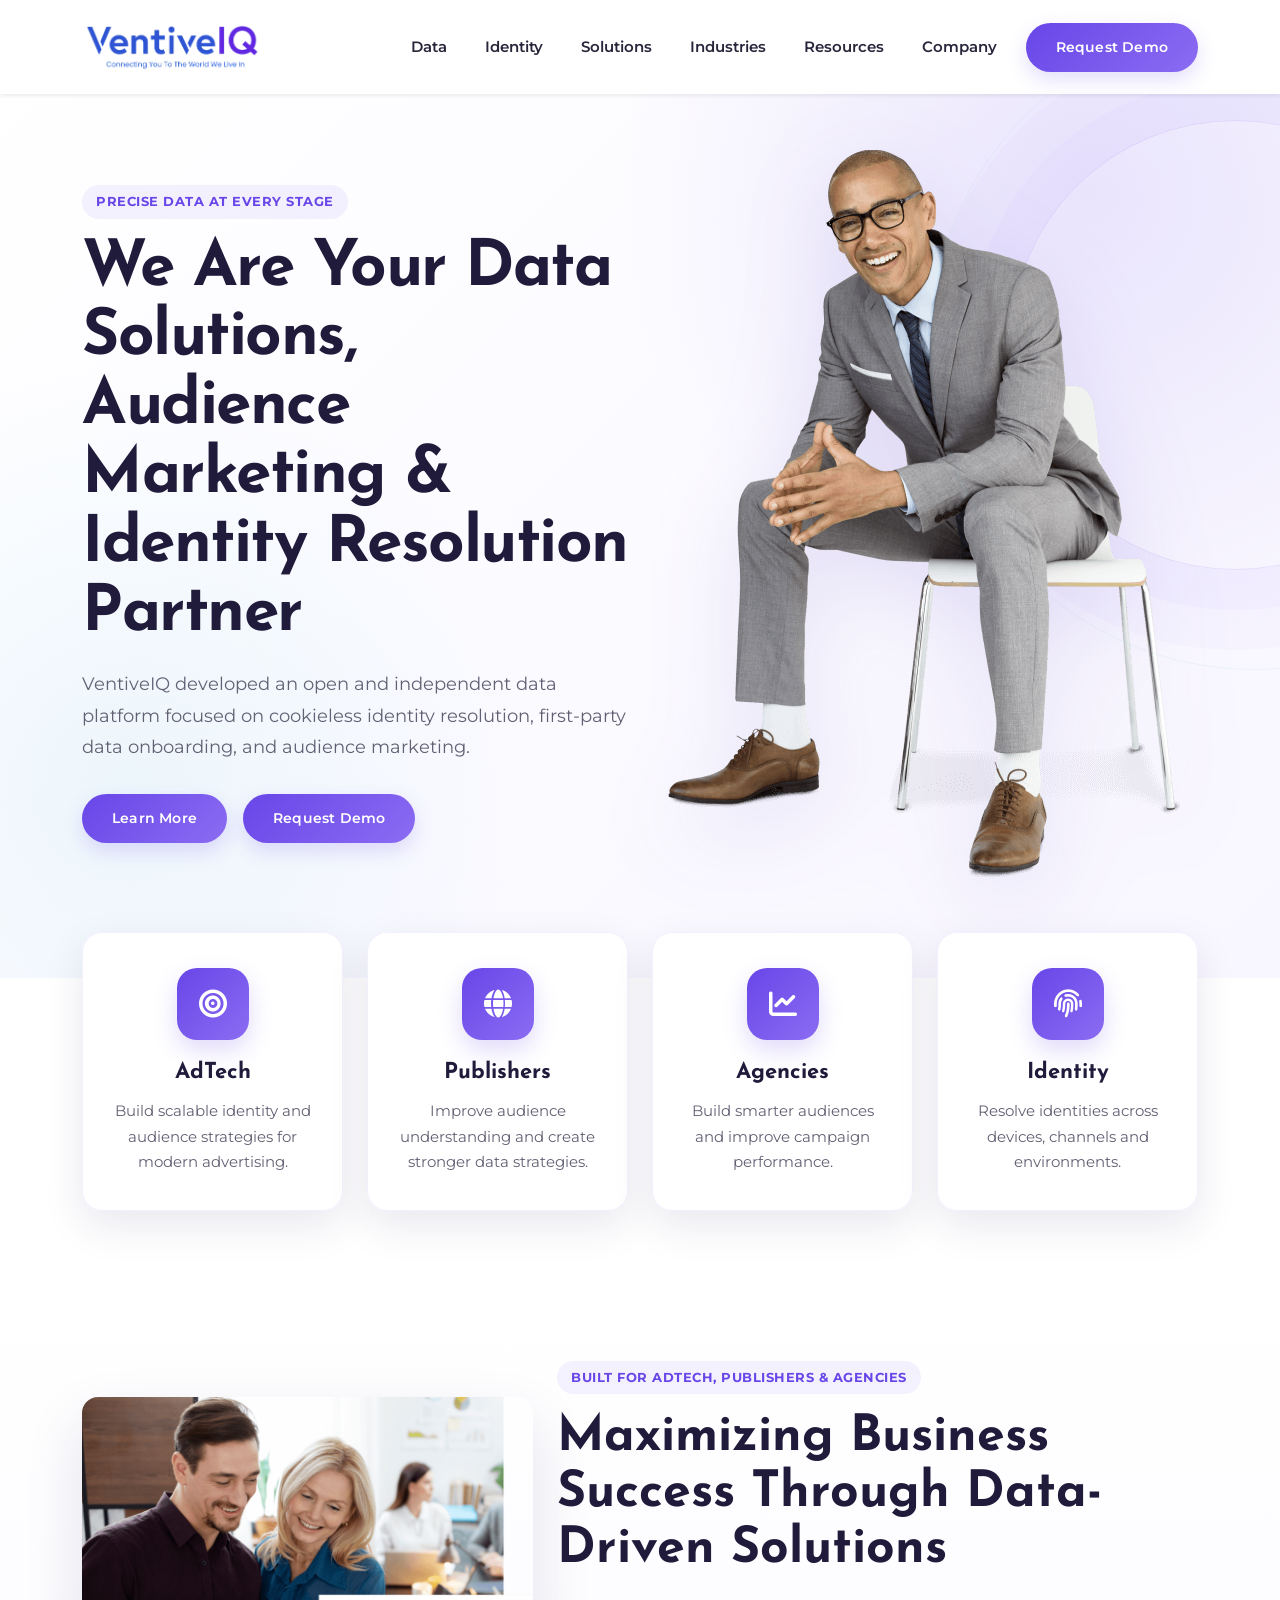
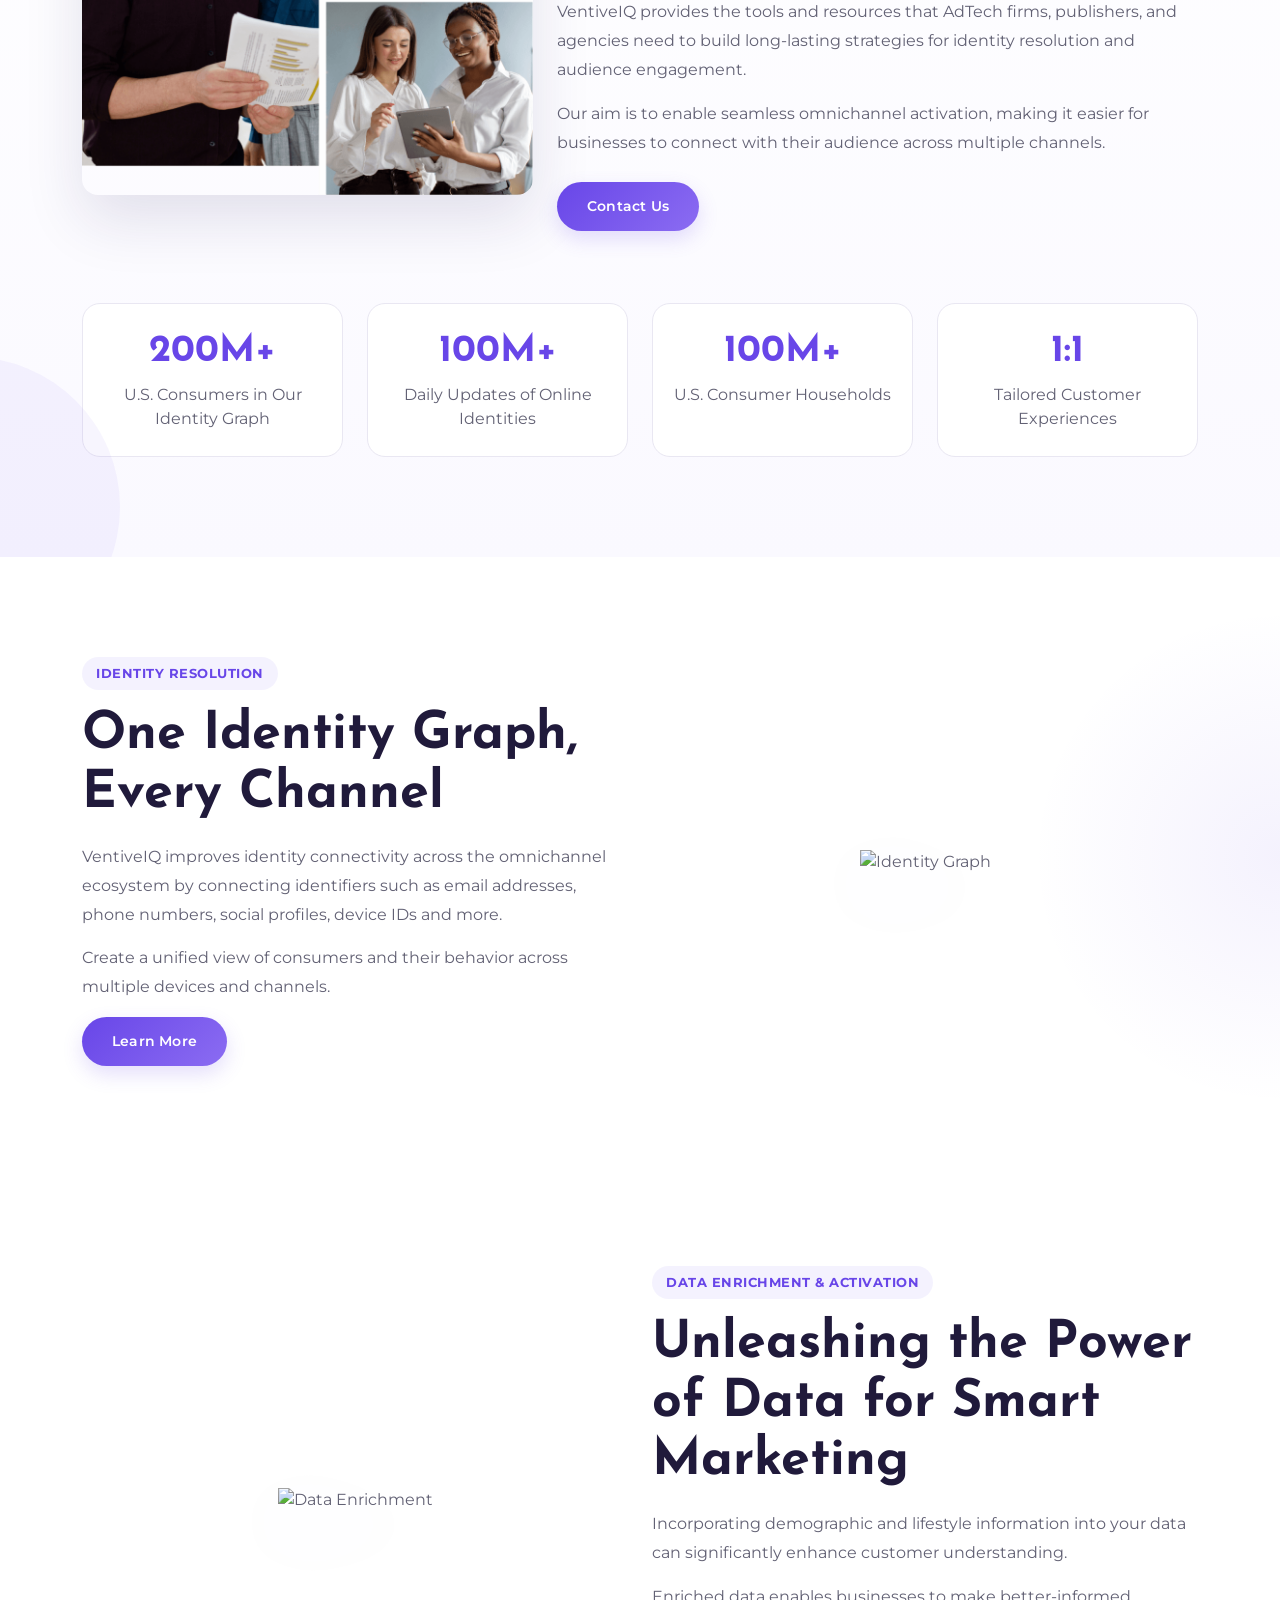
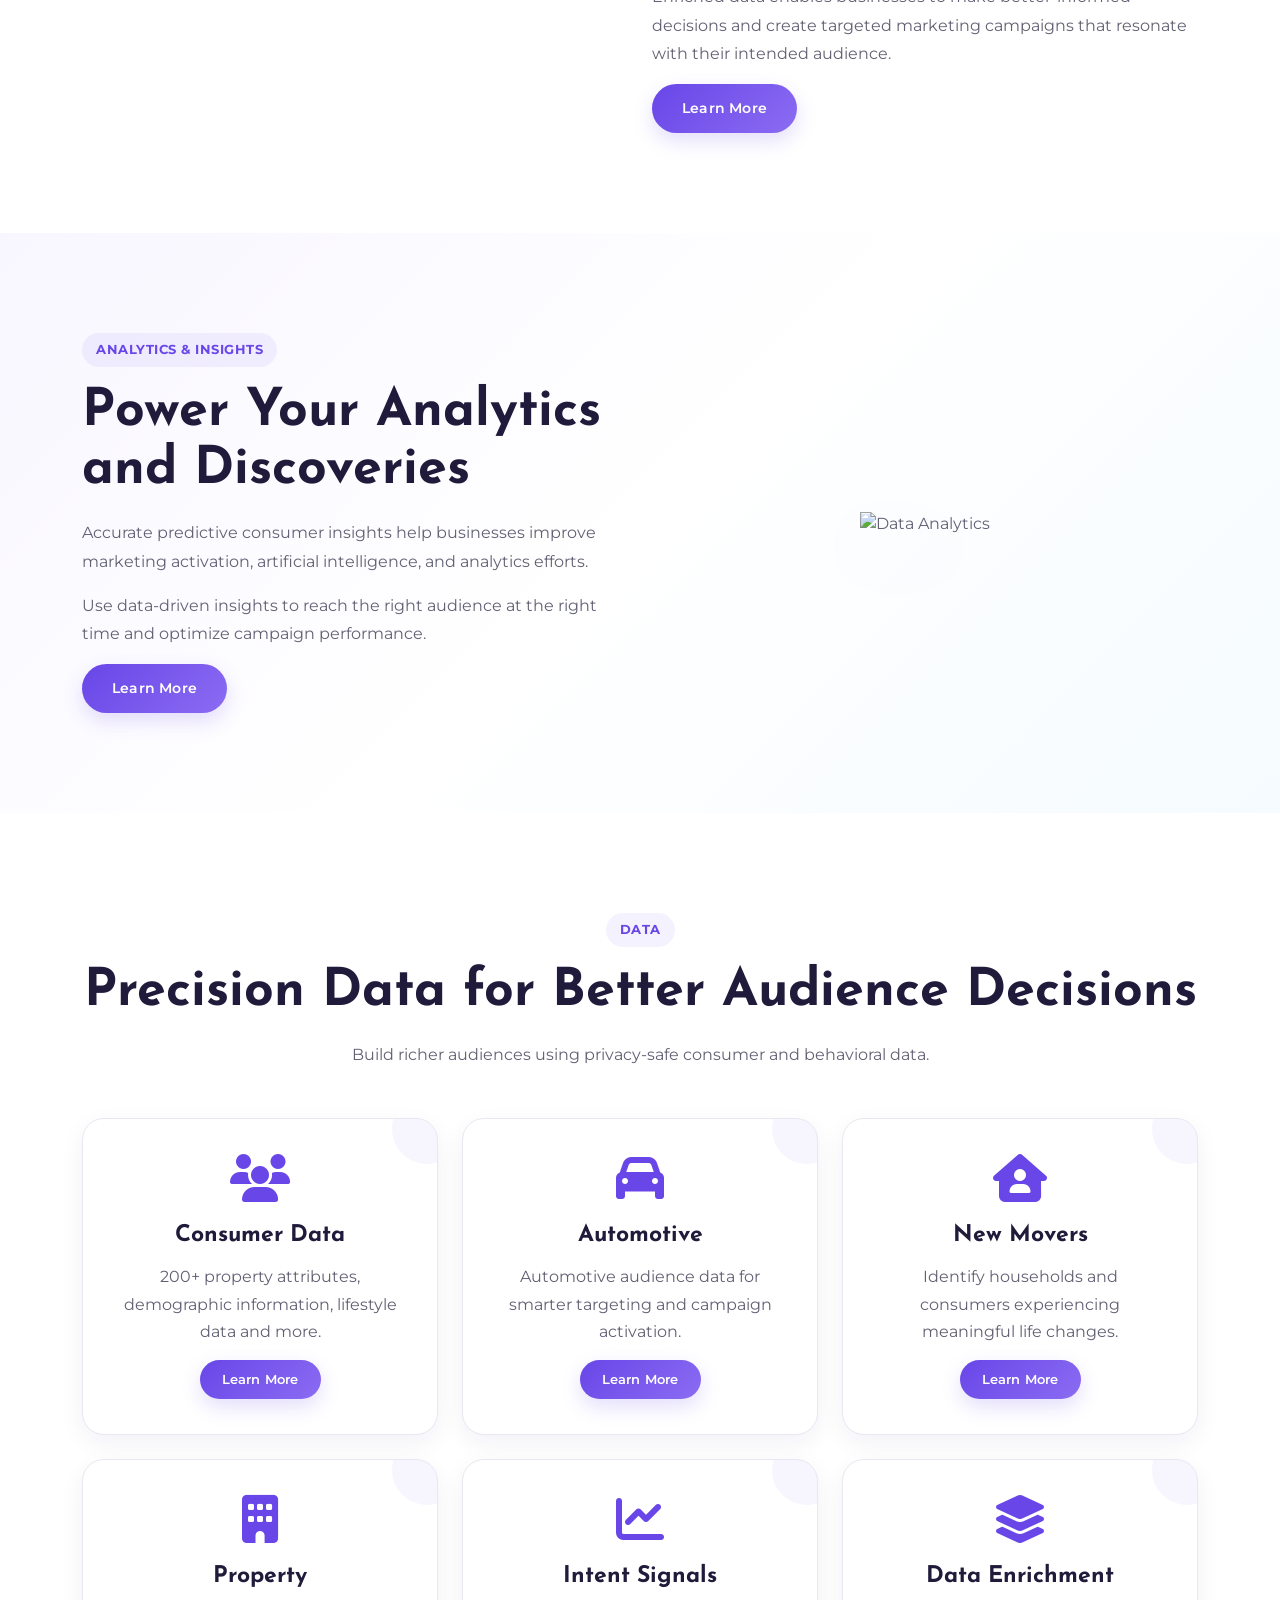
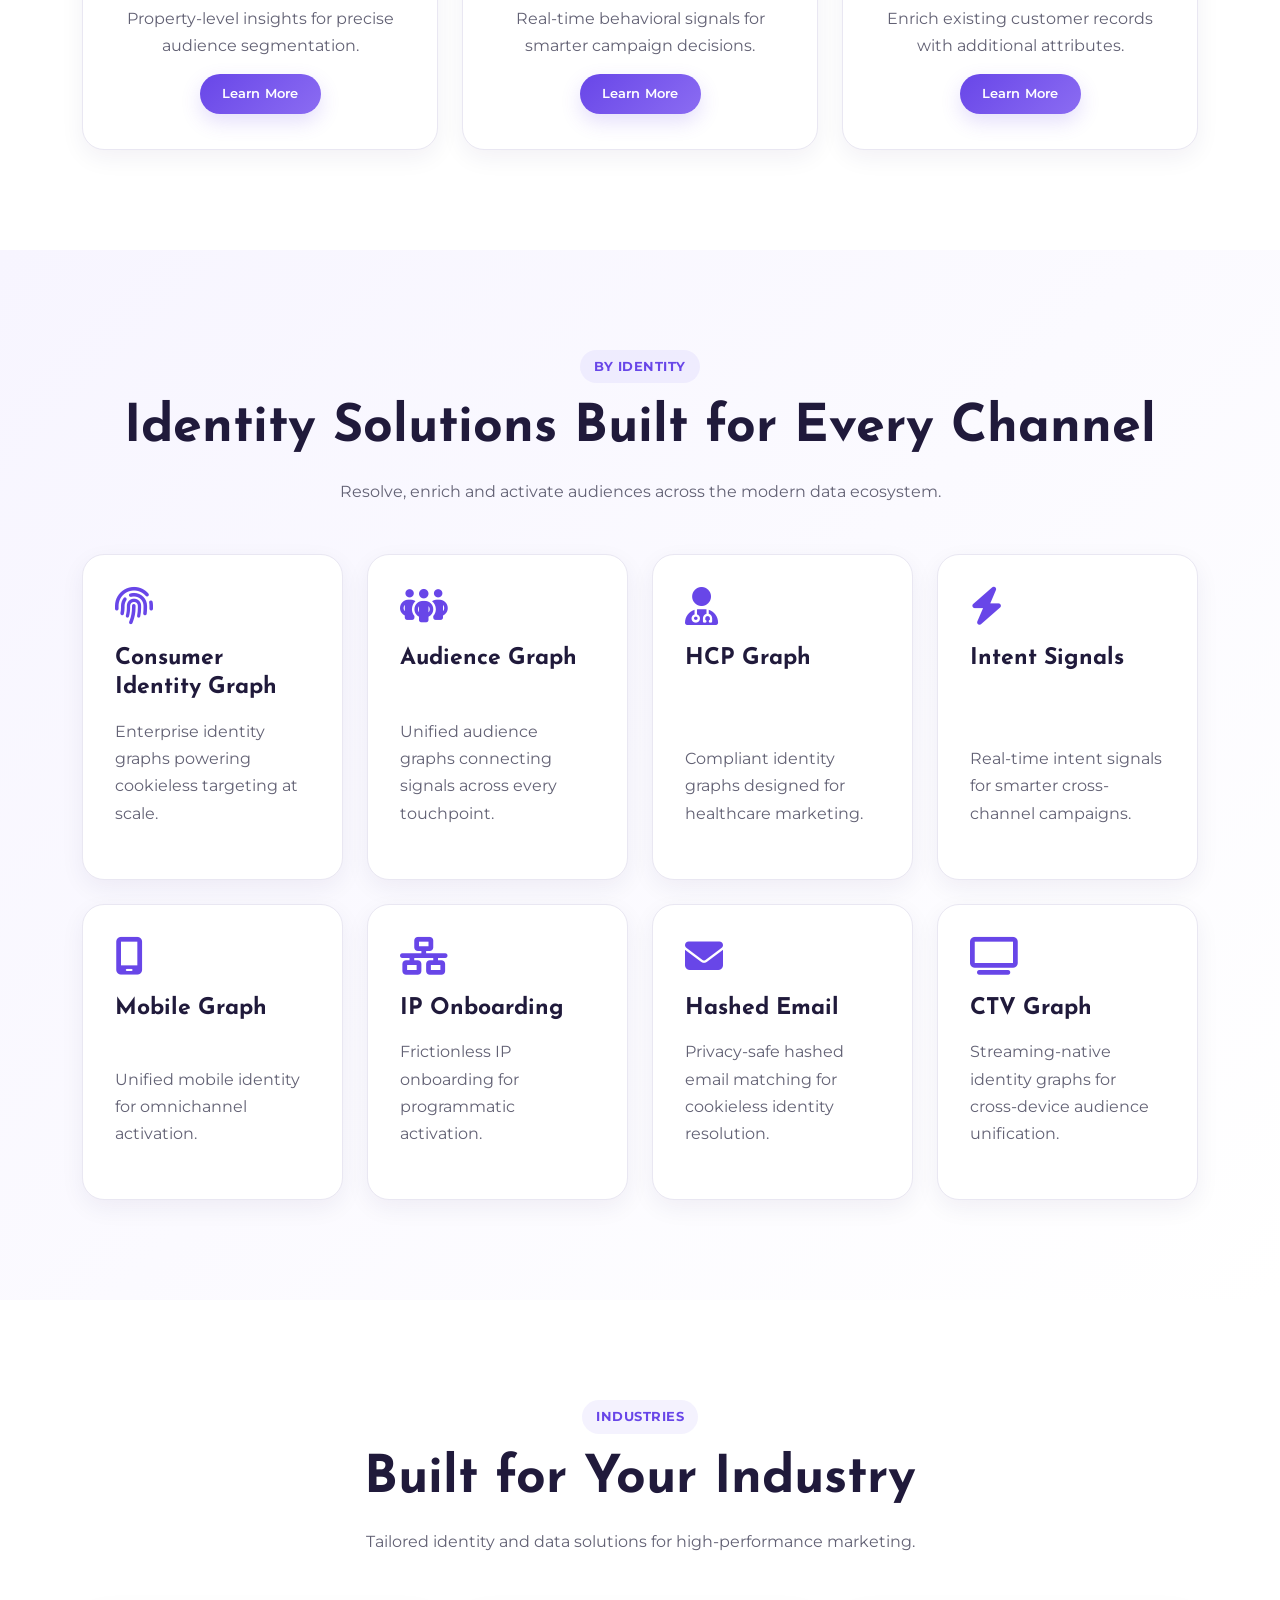
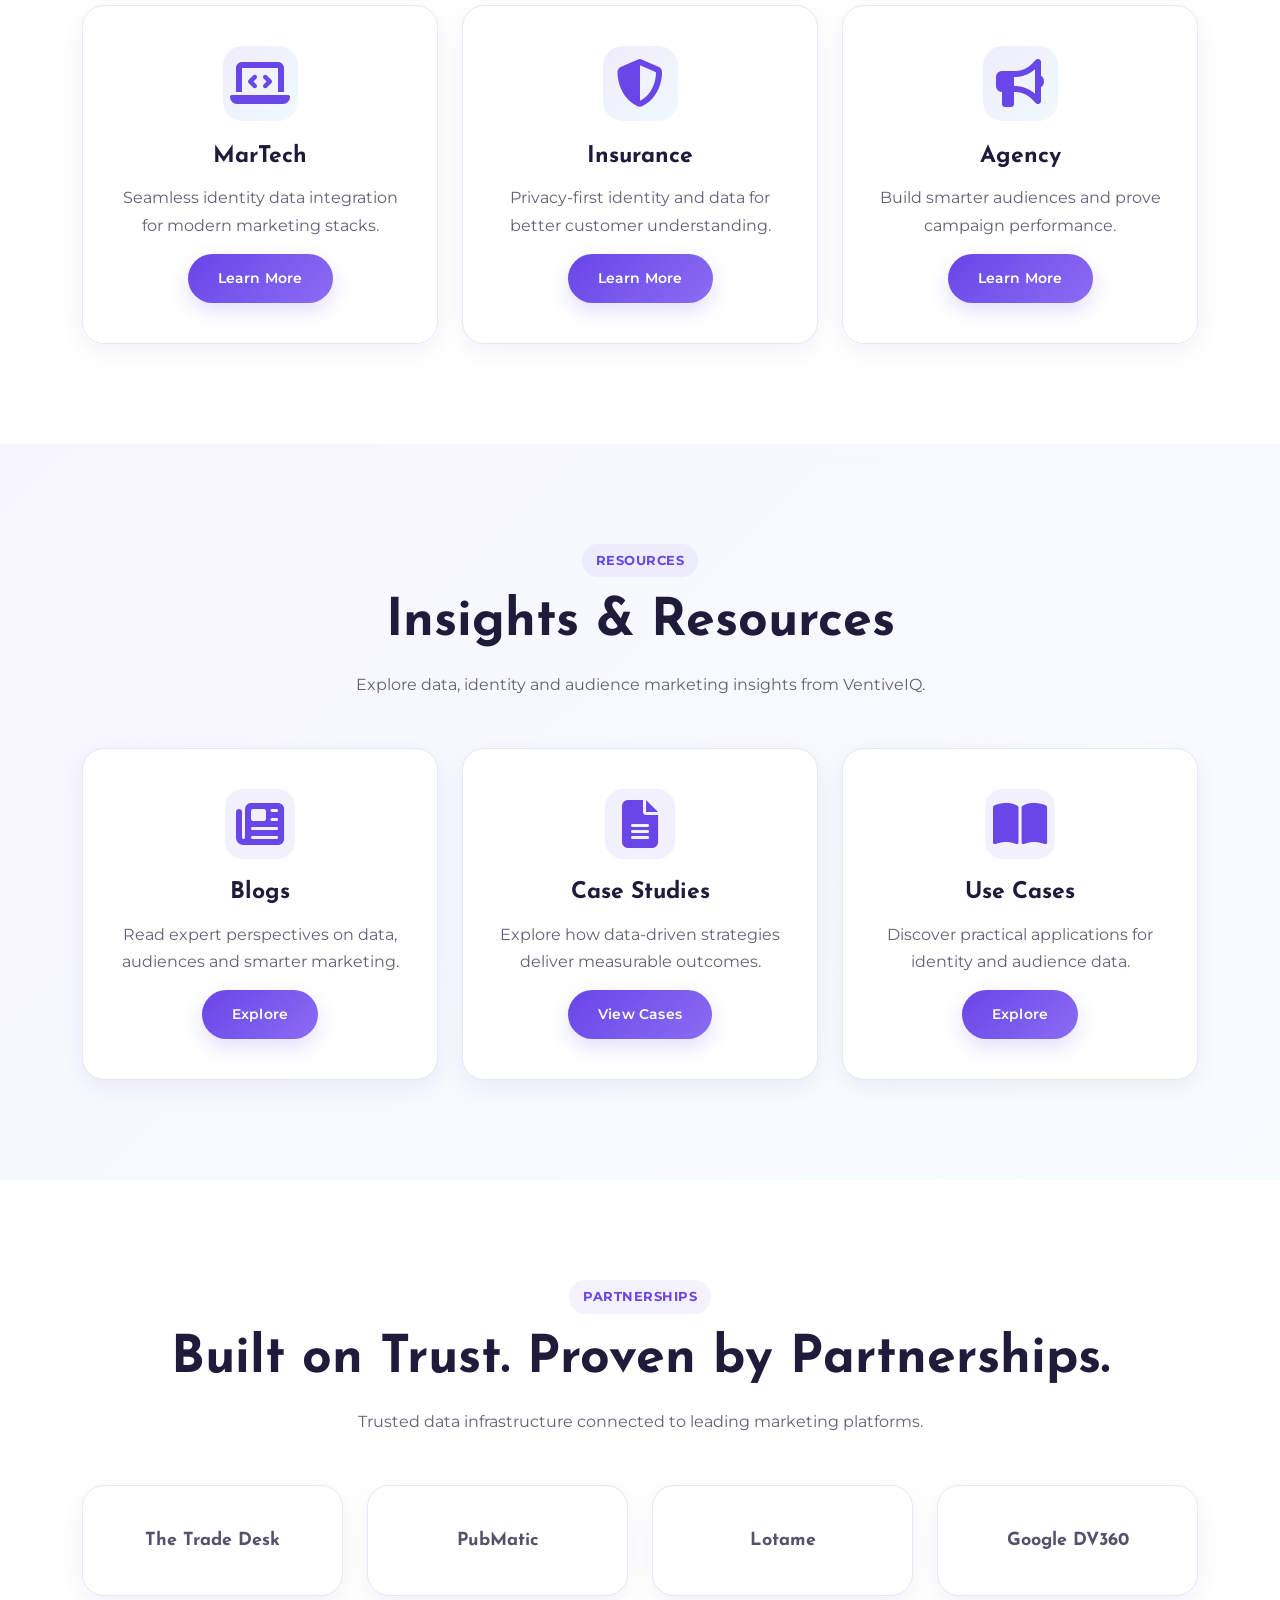
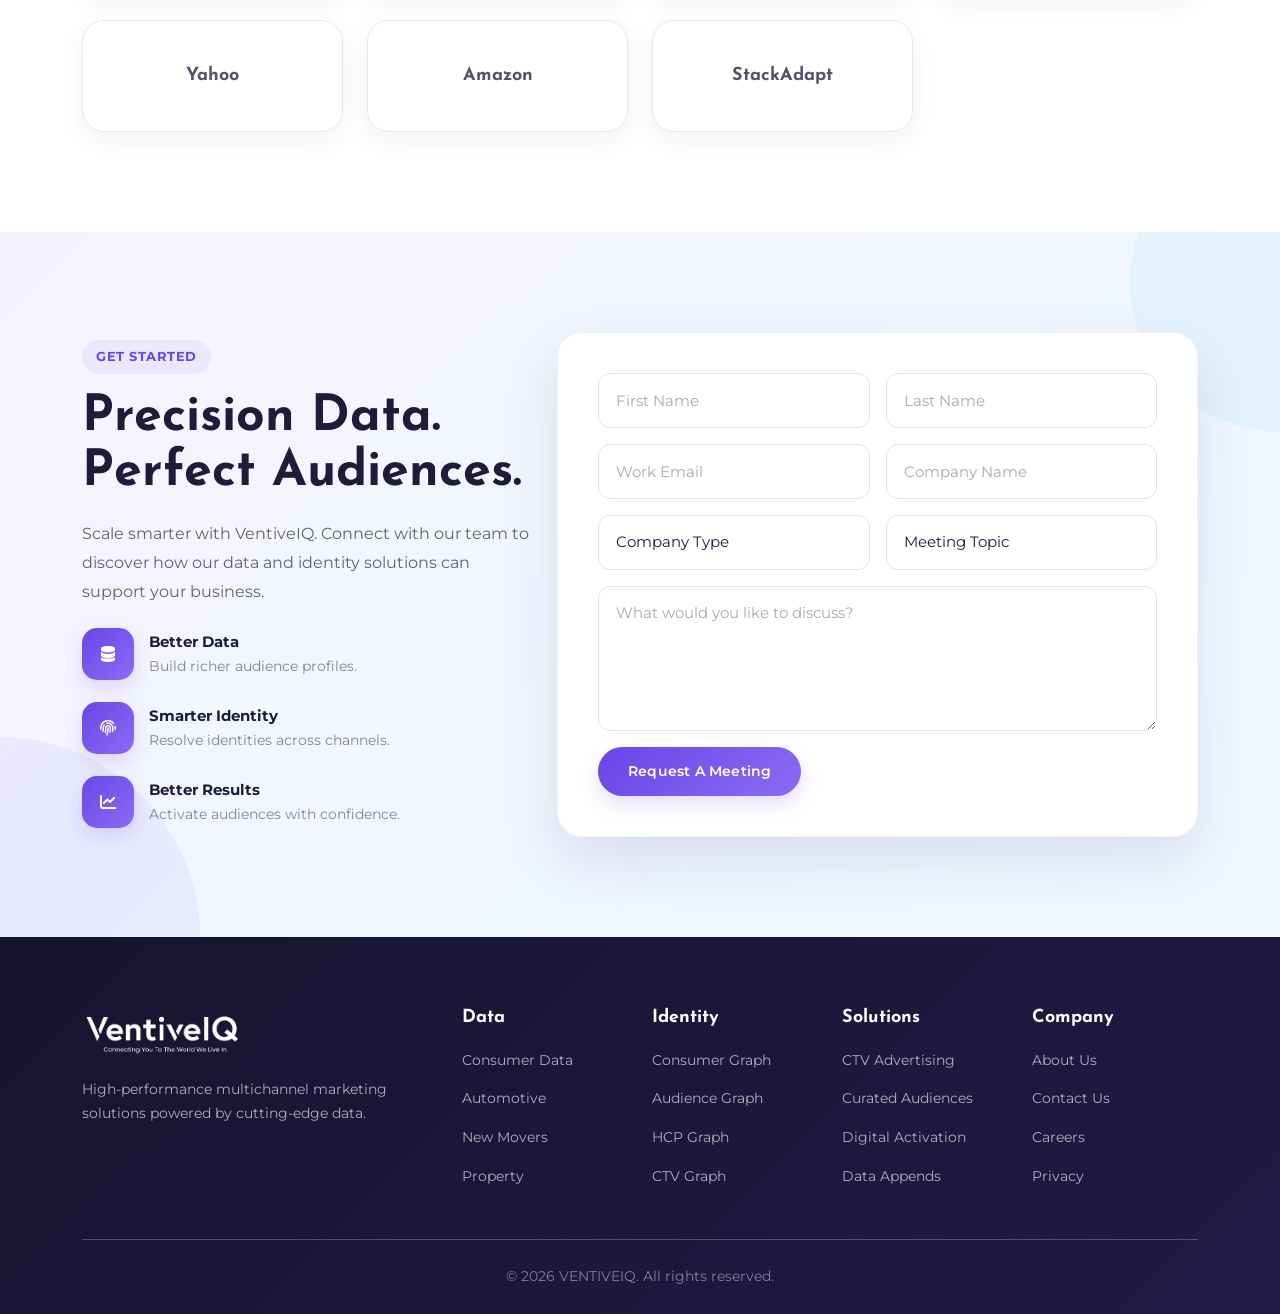
==== ventiveiq/index.html @ 30aca0c2 "Add files via upload" ====
<!DOCTYPE html>
<html lang="en">

<head>
    <meta charset="UTF-8">
    <meta name="viewport" content="width=device-width, initial-scale=1.0">

    <title>VentiveIQ — Intelligent Data Solutions</title>

    <!-- Bootstrap -->
    <link href="https://cdn.jsdelivr.net/npm/bootstrap@5.3.3/dist/css/bootstrap.min.css" rel="stylesheet">

    <!-- Font Awesome -->
    <link rel="stylesheet"
        href="https://cdnjs.cloudflare.com/ajax/libs/font-awesome/6.5.1/css/all.min.css">

    <!-- Google Fonts -->
    <link
        href="https://fonts.googleapis.com/css2?family=Josefin+Sans:wght@400;500;600;700&family=Montserrat:wght@300;400;500;600;700&display=swap"
        rel="stylesheet">

    <!-- AOS -->
    <link href="https://unpkg.com/aos@2.3.4/dist/aos.css" rel="stylesheet">

    <!-- Custom CSS -->
    <link rel="stylesheet" href="css/style.css">
</head>

<body>

    <!-- ==========================
         NAVBAR
    ========================== -->

    <nav class="navbar navbar-expand-lg navbar-light bg-white shadow-sm fixed-top">

        <div class="container">

            <a class="navbar-brand" href="#home">
                <img src="images/logo.png"
                    alt="VentiveIQ"
                    class="logo-img">
            </a>

            <button class="navbar-toggler"
                type="button"
                data-bs-toggle="collapse"
                data-bs-target="#navbarNav">

                <span class="navbar-toggler-icon"></span>

            </button>

            <div class="collapse navbar-collapse" id="navbarNav">

                <ul class="navbar-nav ms-auto align-items-lg-center">

                    <li class="nav-item">
                        <a class="nav-link" href="#data">
                            Data
                        </a>
                    </li>

                    <li class="nav-item">
                        <a class="nav-link" href="#identity">
                            Identity
                        </a>
                    </li>

                    <li class="nav-item">
                        <a class="nav-link" href="#solutions">
                            Solutions
                        </a>
                    </li>

                    <li class="nav-item">
                        <a class="nav-link" href="#industries">
                            Industries
                        </a>
                    </li>

                    <li class="nav-item">
                        <a class="nav-link" href="#resources">
                            Resources
                        </a>
                    </li>

                    <li class="nav-item">
                        <a class="nav-link" href="#company">
                            Company
                        </a>
                    </li>

                    <li class="nav-item ms-lg-3">
                        <a href="#contact"
                            class="btn btn-success">
                            Request Demo
                        </a>
                    </li>

                </ul>

            </div>

        </div>

    </nav>


    <!-- ==========================
         HERO
    ========================== -->

    <section id="home" class="hero-section">

        <div class="container">

            <div class="row align-items-center">

                <div class="col-lg-6"
                    data-aos="fade-right">

                    <span class="text-success fw-bold">
                        Precise Data at Every Stage
                    </span>

                    <h1 class="mt-3">
                        We Are Your Data Solutions,
                        Audience Marketing &
                        Identity Resolution Partner
                    </h1>

                    <p>
                        VentiveIQ developed an open and independent
                        data platform focused on cookieless identity
                        resolution, first-party data onboarding,
                        and audience marketing.
                    </p>

                    <div class="d-flex flex-wrap gap-3">

                        <a href="#solutions"
                            class="btn btn-success btn-lg">
                            Learn More
                        </a>

                        <a href="#contact"
                            class="btn btn-success btn-lg">
                            Request Demo
                        </a>

                    </div>

                </div>


                <div class="col-lg-6 text-center"
                    data-aos="fade-left">

                    <img src="images/banner-img.png"
                        class="img-fluid hero-img"
                        alt="VentiveIQ Data Solutions">

                </div>

            </div>

        </div>

    </section>


    <!-- ==========================
         BUILT FOR ADTECH
    ========================== -->

    <section class="why-us">

        <div class="container">

            <div class="row g-4">

                <div class="col-lg-3 col-md-6"
                    data-aos="fade-up">

                    <div class="why-box">

                        <div class="why-icon">
                            <i class="fa-solid fa-bullseye"></i>
                        </div>

                        <h4>
                            AdTech
                        </h4>

                        <p>
                            Build scalable identity and
                            audience strategies for modern
                            advertising.
                        </p>

                    </div>

                </div>


                <div class="col-lg-3 col-md-6"
                    data-aos="fade-up"
                    data-aos-delay="100">

                    <div class="why-box">

                        <div class="why-icon">
                            <i class="fa-solid fa-globe"></i>
                        </div>

                        <h4>
                            Publishers
                        </h4>

                        <p>
                            Improve audience understanding
                            and create stronger data strategies.
                        </p>

                    </div>

                </div>


                <div class="col-lg-3 col-md-6"
                    data-aos="fade-up"
                    data-aos-delay="200">

                    <div class="why-box">

                        <div class="why-icon">
                            <i class="fa-solid fa-chart-line"></i>
                        </div>

                        <h4>
                            Agencies
                        </h4>

                        <p>
                            Build smarter audiences and
                            improve campaign performance.
                        </p>

                    </div>

                </div>


                <div class="col-lg-3 col-md-6"
                    data-aos="fade-up"
                    data-aos-delay="300">

                    <div class="why-box">

                        <div class="why-icon">
                            <i class="fa-solid fa-fingerprint"></i>
                        </div>

                        <h4>
                            Identity
                        </h4>

                        <p>
                            Resolve identities across devices,
                            channels and environments.
                        </p>

                    </div>

                </div>

            </div>

        </div>

    </section>


    <!-- ==========================
         BUILT FOR SECTION
    ========================== -->

    <section id="company">

        <div class="container">

            <div class="row align-items-center">

                <div class="col-lg-5"
                    data-aos="fade-right">

                    <img src="images/about-img.png"
                        class="img-fluid rounded-4"
                        alt="VentiveIQ">

                </div>


                <div class="col-lg-7"
                    data-aos="fade-left">

                    <span class="text-success fw-bold">
                        BUILT FOR ADTECH, PUBLISHERS & AGENCIES
                    </span>

                    <h2 class="mt-3">
                        Maximizing Business Success
                        Through Data-Driven Solutions
                    </h2>

                    <p>
                        VentiveIQ provides the tools and resources
                        that AdTech firms, publishers, and agencies
                        need to build long-lasting strategies for
                        identity resolution and audience engagement.
                    </p>

                    <p>
                        Our aim is to enable seamless omnichannel
                        activation, making it easier for businesses
                        to connect with their audience across
                        multiple channels.
                    </p>

                    <a href="#contact"
                        class="btn btn-success">
                        Contact Us
                    </a>

                </div>

            </div>


            <!-- Stats -->

            <div class="row mt-5 g-4">

                <div class="col-lg-3 col-md-6">

                    <div class="counter-box">

                        <h3>200M+</h3>

                        <p>
                            U.S. Consumers in Our Identity Graph
                        </p>

                    </div>

                </div>


                <div class="col-lg-3 col-md-6">

                    <div class="counter-box">

                        <h3>100M+</h3>

                        <p>
                            Daily Updates of Online Identities
                        </p>

                    </div>

                </div>


                <div class="col-lg-3 col-md-6">

                    <div class="counter-box">

                        <h3>100M+</h3>

                        <p>
                            U.S. Consumer Households
                        </p>

                    </div>

                </div>


                <div class="col-lg-3 col-md-6">

                    <div class="counter-box">

                        <h3>1:1</h3>

                        <p>
                            Tailored Customer Experiences
                        </p>

                    </div>

                </div>

            </div>

        </div>

    </section>


    <!-- ==========================
         IDENTITY GRAPH
    ========================== -->

    <section id="identity"
        class="courses-section">

        <div class="container">

            <div class="row align-items-center">

                <div class="col-lg-6"
                    data-aos="fade-right">

                    <span class="text-success fw-bold">
                        IDENTITY RESOLUTION
                    </span>

                    <h2 class="mt-3">
                        One Identity Graph,
                        Every Channel
                    </h2>

                    <p>
                        VentiveIQ improves identity connectivity
                        across the omnichannel ecosystem by
                        connecting identifiers such as email
                        addresses, phone numbers, social profiles,
                        device IDs and more.
                    </p>

                    <p>
                        Create a unified view of consumers and
                        their behavior across multiple devices
                        and channels.
                    </p>

                    <a href="#contact"
                        class="btn btn-success">
                        Learn More
                    </a>

                </div>


                <div class="col-lg-6 text-center"
                    data-aos="fade-left">

                    <img src="images/identity-graph.png"
                        class="img-fluid hero-img"
                        alt="Identity Graph">

                </div>

            </div>

        </div>

    </section>


    <!-- ==========================
         DATA ENRICHMENT
    ========================== -->

    <section id="solutions">

        <div class="container">

            <div class="row align-items-center">

                <div class="col-lg-6 text-center order-lg-1"
                    data-aos="fade-right">

                    <img src="images/data-enrichment.png"
                        class="img-fluid hero-img"
                        alt="Data Enrichment">

                </div>


                <div class="col-lg-6 order-lg-2"
                    data-aos="fade-left">

                    <span class="text-success fw-bold">
                        DATA ENRICHMENT & ACTIVATION
                    </span>

                    <h2 class="mt-3">
                        Unleashing the Power
                        of Data for Smart Marketing
                    </h2>

                    <p>
                        Incorporating demographic and lifestyle
                        information into your data can significantly
                        enhance customer understanding.
                    </p>

                    <p>
                        Enriched data enables businesses to make
                        better-informed decisions and create
                        targeted marketing campaigns that resonate
                        with their intended audience.
                    </p>

                    <a href="#data"
                        class="btn btn-success">
                        Learn More
                    </a>

                </div>

            </div>

        </div>

    </section>


    <!-- ==========================
         ANALYTICS
    ========================== -->

    <section class="courses-section">

        <div class="container">

            <div class="row align-items-center">

                <div class="col-lg-6"
                    data-aos="fade-right">

                    <span class="text-success fw-bold">
                        ANALYTICS & INSIGHTS
                    </span>

                    <h2 class="mt-3">
                        Power Your Analytics
                        and Discoveries
                    </h2>

                    <p>
                        Accurate predictive consumer insights
                        help businesses improve marketing
                        activation, artificial intelligence,
                        and analytics efforts.
                    </p>

                    <p>
                        Use data-driven insights to reach the
                        right audience at the right time and
                        optimize campaign performance.
                    </p>

                    <a href="#contact"
                        class="btn btn-success">
                        Learn More
                    </a>

                </div>


                <div class="col-lg-6 text-center"
                    data-aos="fade-left">

                    <img src="images/analytics.png"
                        class="img-fluid hero-img"
                        alt="Data Analytics">

                </div>

            </div>

        </div>

    </section>


    <!-- ==========================
         DATA
    ========================== -->

    <section id="data">

        <div class="container">

            <div class="text-center mb-5"
                data-aos="fade-up">

                <span class="text-success fw-bold">
                    DATA
                </span>

                <h2 class="mt-3">
                    Precision Data for
                    Better Audience Decisions
                </h2>

                <p>
                    Build richer audiences using privacy-safe
                    consumer and behavioral data.
                </p>

            </div>


            <div class="row g-4">

                <div class="col-lg-4 col-md-6">

                    <div class="card h-100">

                        <div class="card-body text-center">

                            <i class="fa-solid fa-users fa-3x"></i>

                            <h5>
                                Consumer Data
                            </h5>

                            <p>
                                200+ property attributes,
                                demographic information,
                                lifestyle data and more.
                            </p>

                            <a href="#contact"
                                class="btn btn-success">
                                Learn More
                            </a>

                        </div>

                    </div>

                </div>


                <div class="col-lg-4 col-md-6">

                    <div class="card h-100">

                        <div class="card-body text-center">

                            <i class="fa-solid fa-car fa-3x"></i>

                            <h5>
                                Automotive
                            </h5>

                            <p>
                                Automotive audience data
                                for smarter targeting and
                                campaign activation.
                            </p>

                            <a href="#contact"
                                class="btn btn-success">
                                Learn More
                            </a>

                        </div>

                    </div>

                </div>


                <div class="col-lg-4 col-md-6">

                    <div class="card h-100">

                        <div class="card-body text-center">

                            <i class="fa-solid fa-house-user fa-3x"></i>

                            <h5>
                                New Movers
                            </h5>

                            <p>
                                Identify households and
                                consumers experiencing
                                meaningful life changes.
                            </p>

                            <a href="#contact"
                                class="btn btn-success">
                                Learn More
                            </a>

                        </div>

                    </div>

                </div>


                <div class="col-lg-4 col-md-6">

                    <div class="card h-100">

                        <div class="card-body text-center">

                            <i class="fa-solid fa-building fa-3x"></i>

                            <h5>
                                Property
                            </h5>

                            <p>
                                Property-level insights for
                                precise audience segmentation.
                            </p>

                            <a href="#contact"
                                class="btn btn-success">
                                Learn More
                            </a>

                        </div>

                    </div>

                </div>


                <div class="col-lg-4 col-md-6">

                    <div class="card h-100">

                        <div class="card-body text-center">

                            <i class="fa-solid fa-chart-line fa-3x"></i>

                            <h5>
                                Intent Signals
                            </h5>

                            <p>
                                Real-time behavioral signals
                                for smarter campaign decisions.
                            </p>

                            <a href="#contact"
                                class="btn btn-success">
                                Learn More
                            </a>

                        </div>

                    </div>

                </div>


                <div class="col-lg-4 col-md-6">

                    <div class="card h-100">

                        <div class="card-body text-center">

                            <i class="fa-solid fa-layer-group fa-3x"></i>

                            <h5>
                                Data Enrichment
                            </h5>

                            <p>
                                Enrich existing customer records
                                with additional attributes.
                            </p>

                            <a href="#contact"
                                class="btn btn-success">
                                Learn More
                            </a>

                        </div>

                    </div>

                </div>

            </div>

        </div>

    </section>


    <!-- ==========================
         BY IDENTITY
    ========================== -->

    <section id="identity-products"
        class="courses-section">

        <div class="container">

            <div class="text-center mb-5">

                <span class="text-success fw-bold">
                    BY IDENTITY
                </span>

                <h2 class="mt-3">
                    Identity Solutions
                    Built for Every Channel
                </h2>

                <p>
                    Resolve, enrich and activate audiences
                    across the modern data ecosystem.
                </p>

            </div>


            <div class="row g-4">

                <div class="col-lg-3 col-md-6">

                    <div class="course-card">

                        <i class="fa-solid fa-fingerprint"></i>

                        <h4>
                            Consumer Identity Graph
                        </h4>

                        <p>
                            Enterprise identity graphs
                            powering cookieless targeting
                            at scale.
                        </p>

                    </div>

                </div>


                <div class="col-lg-3 col-md-6">

                    <div class="course-card">

                        <i class="fa-solid fa-people-group"></i>

                        <h4>
                            Audience Graph
                        </h4>

                        <p>
                            Unified audience graphs connecting
                            signals across every touchpoint.
                        </p>

                    </div>

                </div>


                <div class="col-lg-3 col-md-6">

                    <div class="course-card">

                        <i class="fa-solid fa-user-doctor"></i>

                        <h4>
                            HCP Graph
                        </h4>

                        <p>
                            Compliant identity graphs designed
                            for healthcare marketing.
                        </p>

                    </div>

                </div>


                <div class="col-lg-3 col-md-6">

                    <div class="course-card">

                        <i class="fa-solid fa-bolt"></i>

                        <h4>
                            Intent Signals
                        </h4>

                        <p>
                            Real-time intent signals for smarter
                            cross-channel campaigns.
                        </p>

                    </div>

                </div>


                <div class="col-lg-3 col-md-6">

                    <div class="course-card">

                        <i class="fa-solid fa-mobile-screen"></i>

                        <h4>
                            Mobile Graph
                        </h4>

                        <p>
                            Unified mobile identity for
                            omnichannel activation.
                        </p>

                    </div>

                </div>


                <div class="col-lg-3 col-md-6">

                    <div class="course-card">

                        <i class="fa-solid fa-network-wired"></i>

                        <h4>
                            IP Onboarding
                        </h4>

                        <p>
                            Frictionless IP onboarding for
                            programmatic activation.
                        </p>

                    </div>

                </div>


                <div class="col-lg-3 col-md-6">

                    <div class="course-card">

                        <i class="fa-solid fa-envelope"></i>

                        <h4>
                            Hashed Email
                        </h4>

                        <p>
                            Privacy-safe hashed email matching
                            for cookieless identity resolution.
                        </p>

                    </div>

                </div>


                <div class="col-lg-3 col-md-6">

                    <div class="course-card">

                        <i class="fa-solid fa-tv"></i>

                        <h4>
                            CTV Graph
                        </h4>

                        <p>
                            Streaming-native identity graphs
                            for cross-device audience unification.
                        </p>

                    </div>

                </div>

            </div>

        </div>

    </section>


    <!-- ==========================
         INDUSTRIES
    ========================== -->

    <section id="industries">

        <div class="container">

            <div class="text-center mb-5">

                <span class="text-success fw-bold">
                    INDUSTRIES
                </span>

                <h2 class="mt-3">
                    Built for Your Industry
                </h2>

                <p>
                    Tailored identity and data solutions
                    for high-performance marketing.
                </p>

            </div>


            <div class="row g-4">

                <div class="col-lg-4 col-md-6">

                    <div class="card h-100">

                        <div class="card-body text-center">

                            <i class="fa-solid fa-laptop-code fa-3x"></i>

                            <h5>
                                MarTech
                            </h5>

                            <p>
                                Seamless identity data integration
                                for modern marketing stacks.
                            </p>

                            <a href="#contact"
                                class="btn btn-success">
                                Learn More
                            </a>

                        </div>

                    </div>

                </div>


                <div class="col-lg-4 col-md-6">

                    <div class="card h-100">

                        <div class="card-body text-center">

                            <i class="fa-solid fa-shield-halved fa-3x"></i>

                            <h5>
                                Insurance
                            </h5>

                            <p>
                                Privacy-first identity and data
                                for better customer understanding.
                            </p>

                            <a href="#contact"
                                class="btn btn-success">
                                Learn More
                            </a>

                        </div>

                    </div>

                </div>


                <div class="col-lg-4 col-md-6">

                    <div class="card h-100">

                        <div class="card-body text-center">

                            <i class="fa-solid fa-bullhorn fa-3x"></i>

                            <h5>
                                Agency
                            </h5>

                            <p>
                                Build smarter audiences and
                                prove campaign performance.
                            </p>

                            <a href="#contact"
                                class="btn btn-success">
                                Learn More
                            </a>

                        </div>

                    </div>

                </div>

            </div>

        </div>

    </section>


    <!-- ==========================
         RESOURCES
    ========================== -->

    <section id="resources"
        class="courses-section">

        <div class="container">

            <div class="text-center mb-5">

                <span class="text-success fw-bold">
                    RESOURCES
                </span>

                <h2 class="mt-3">
                    Insights & Resources
                </h2>

                <p>
                    Explore data, identity and audience
                    marketing insights from VentiveIQ.
                </p>

            </div>


            <div class="row g-4">

                <div class="col-lg-4">

                    <div class="card h-100">

                        <div class="card-body text-center">

                            <i class="fa-solid fa-newspaper fa-3x"></i>

                            <h5>
                                Blogs
                            </h5>

                            <p>
                                Read expert perspectives on
                                data, audiences and smarter
                                marketing.
                            </p>

                            <a href="#contact"
                                class="btn btn-success">
                                Explore
                            </a>

                        </div>

                    </div>

                </div>


                <div class="col-lg-4">

                    <div class="card h-100">

                        <div class="card-body text-center">

                            <i class="fa-solid fa-file-lines fa-3x"></i>

                            <h5>
                                Case Studies
                            </h5>

                            <p>
                                Explore how data-driven strategies
                                deliver measurable outcomes.
                            </p>

                            <a href="#contact"
                                class="btn btn-success">
                                View Cases
                            </a>

                        </div>

                    </div>

                </div>


                <div class="col-lg-4">

                    <div class="card h-100">

                        <div class="card-body text-center">

                            <i class="fa-solid fa-book-open fa-3x"></i>

                            <h5>
                                Use Cases
                            </h5>

                            <p>
                                Discover practical applications
                                for identity and audience data.
                            </p>

                            <a href="#contact"
                                class="btn btn-success">
                                Explore
                            </a>

                        </div>

                    </div>

                </div>

            </div>

        </div>

    </section>


    <!-- ==========================
         PARTNERS
    ========================== -->

    <section id="partners">

        <div class="container">

            <div class="text-center mb-5">

                <span class="text-success fw-bold">
                    PARTNERSHIPS
                </span>

                <h2 class="mt-3">
                    Built on Trust.
                    Proven by Partnerships.
                </h2>

                <p>
                    Trusted data infrastructure connected
                    to leading marketing platforms.
                </p>

            </div>


            <div class="row g-4 align-items-center text-center">

                <div class="col-lg-3 col-md-4 col-6">

                    <div class="card p-4">
                        <div class="card-body">
                            <h5>The Trade Desk</h5>
                        </div>
                    </div>

                </div>


                <div class="col-lg-3 col-md-4 col-6">

                    <div class="card p-4">
                        <div class="card-body">
                            <h5>PubMatic</h5>
                        </div>
                    </div>

                </div>


                <div class="col-lg-3 col-md-4 col-6">

                    <div class="card p-4">
                        <div class="card-body">
                            <h5>Lotame</h5>
                        </div>
                    </div>

                </div>


                <div class="col-lg-3 col-md-4 col-6">

                    <div class="card p-4">
                        <div class="card-body">
                            <h5>Google DV360</h5>
                        </div>
                    </div>

                </div>


                <div class="col-lg-3 col-md-4 col-6">

                    <div class="card p-4">
                        <div class="card-body">
                            <h5>Yahoo</h5>
                        </div>
                    </div>

                </div>


                <div class="col-lg-3 col-md-4 col-6">

                    <div class="card p-4">
                        <div class="card-body">
                            <h5>Amazon</h5>
                        </div>
                    </div>

                </div>


                <div class="col-lg-3 col-md-4 col-6">

                    <div class="card p-4">
                        <div class="card-body">
                            <h5>StackAdapt</h5>
                        </div>
                    </div>

                </div>

            </div>

        </div>

    </section>


    <!-- ==========================
         CONTACT / CTA
    ========================== -->

    <section id="contact"
        class="contact-section">

        <div class="container">

            <div class="row align-items-center">

                <div class="col-lg-5">

                    <div class="contact-info">

                        <span class="text-success fw-bold">
                            GET STARTED
                        </span>

                        <h2 class="mt-3">
                            Precision Data.
                            Perfect Audiences.
                        </h2>

                        <p>
                            Scale smarter with VentiveIQ.
                            Connect with our team to discover
                            how our data and identity solutions
                            can support your business.
                        </p>

                        <div class="info-box">

                            <i class="fa-solid fa-database"></i>

                            <div>
                                <strong>
                                    Better Data
                                </strong>

                                <p class="mb-0">
                                    Build richer audience profiles.
                                </p>
                            </div>

                        </div>


                        <div class="info-box">

                            <i class="fa-solid fa-fingerprint"></i>

                            <div>
                                <strong>
                                    Smarter Identity
                                </strong>

                                <p class="mb-0">
                                    Resolve identities across channels.
                                </p>
                            </div>

                        </div>


                        <div class="info-box">

                            <i class="fa-solid fa-chart-line"></i>

                            <div>
                                <strong>
                                    Better Results
                                </strong>

                                <p class="mb-0">
                                    Activate audiences with confidence.
                                </p>
                            </div>

                        </div>

                    </div>

                </div>


                <div class="col-lg-7">

                    <div class="contact-card">

                        <form>

                            <div class="row g-3">

                                <div class="col-md-6">

                                    <input type="text"
                                        class="form-control"
                                        placeholder="First Name"
                                        required>

                                </div>


                                <div class="col-md-6">

                                    <input type="text"
                                        class="form-control"
                                        placeholder="Last Name"
                                        required>

                                </div>


                                <div class="col-md-6">

                                    <input type="email"
                                        class="form-control"
                                        placeholder="Work Email"
                                        required>

                                </div>


                                <div class="col-md-6">

                                    <input type="text"
                                        class="form-control"
                                        placeholder="Company Name"
                                        required>

                                </div>


                                <div class="col-md-6">

                                    <select class="form-select">

                                        <option selected>
                                            Company Type
                                        </option>

                                        <option>
                                            AdTech
                                        </option>

                                        <option>
                                            Publisher
                                        </option>

                                        <option>
                                            Agency
                                        </option>

                                        <option>
                                            MarTech
                                        </option>

                                        <option>
                                            Other
                                        </option>

                                    </select>

                                </div>


                                <div class="col-md-6">

                                    <select class="form-select">

                                        <option selected>
                                            Meeting Topic
                                        </option>

                                        <option>
                                            Identity Graph
                                        </option>

                                        <option>
                                            Audience Data
                                        </option>

                                        <option>
                                            Data Enrichment
                                        </option>

                                        <option>
                                            CTV Advertising
                                        </option>

                                        <option>
                                            Digital Activation
                                        </option>

                                    </select>

                                </div>


                                <div class="col-12">

                                    <textarea
                                        class="form-control"
                                        placeholder="What would you like to discuss?"></textarea>

                                </div>


                                <div class="col-12">

                                    <button type="submit"
                                        class="btn btn-success submit-btn">

                                        Request A Meeting

                                    </button>

                                </div>

                            </div>

                        </form>

                    </div>

                </div>

            </div>

        </div>

    </section>


    <!-- ==========================
         FOOTER
    ========================== -->

    <footer id="footer">

        <div class="container">

            <div class="row text-start g-4">

                <div class="col-lg-4">

                    <img src="images/logo.png"
                        class="logo-img mb-3"
                        alt="VentiveIQ">

                    <p>
                        High-performance multichannel
                        marketing solutions powered by
                        cutting-edge data.
                    </p>

                </div>


                <div class="col-lg-2 col-md-4">

                    <h5 class="text-white">
                        Data
                    </h5>

                    <p>Consumer Data</p>
                    <p>Automotive</p>
                    <p>New Movers</p>
                    <p>Property</p>

                </div>


                <div class="col-lg-2 col-md-4">

                    <h5 class="text-white">
                        Identity
                    </h5>

                    <p>Consumer Graph</p>
                    <p>Audience Graph</p>
                    <p>HCP Graph</p>
                    <p>CTV Graph</p>

                </div>


                <div class="col-lg-2 col-md-4">

                    <h5 class="text-white">
                        Solutions
                    </h5>

                    <p>CTV Advertising</p>
                    <p>Curated Audiences</p>
                    <p>Digital Activation</p>
                    <p>Data Appends</p>

                </div>


                <div class="col-lg-2 col-md-4">

                    <h5 class="text-white">
                        Company
                    </h5>

                    <p>About Us</p>
                    <p>Contact Us</p>
                    <p>Careers</p>
                    <p>Privacy</p>

                </div>

            </div>


            <hr class="border-light opacity-25">


            <div class="text-center">

                <p class="mb-0">
                    © 2026 VENTIVEIQ. All rights reserved.
                </p>

            </div>

        </div>

    </footer>


    <!-- ==========================
         BOOTSTRAP JS
    ========================== -->

    <script src="https://cdn.jsdelivr.net/npm/bootstrap@5.3.3/dist/js/bootstrap.bundle.min.js">
    </script>


    <!-- AOS -->
    <script src="https://unpkg.com/aos@2.3.4/dist/aos.js">
    </script>


    <script>

        AOS.init({
            duration: 900,
            once: true,
            offset: 80
        });

    </script>

</body>

</html>
---- ventiveiq/css/style.css ----
/* =========================================================
   ROOT VARIABLES
========================================================= */

:root {
    --primary: #6846e8;
    --primary-dark: #4930b5;
    --primary-light: #8b6cf2;

    --accent: #36b8d8;
    --accent-light: #e9faff;

    --secondary: #17142f;
    --heading: #201a3b;

    --text: #626174;
    --text-light: #858397;

    --light: #f7f6fc;
    --light-purple: #f4f1ff;

    --white: #ffffff;

    --border: #e9e7f2;

    --shadow-sm: 0 8px 25px rgba(36, 25, 91, 0.06);
    --shadow-md: 0 15px 40px rgba(36, 25, 91, 0.10);
    --shadow-lg: 0 25px 60px rgba(36, 25, 91, 0.15);
}


/* =========================================================
   GLOBAL
========================================================= */

* {
    margin: 0;
    padding: 0;
    box-sizing: border-box;
}

html {
    scroll-behavior: smooth;
    scroll-padding-top: 90px;
}

body {
    font-family: 'Montserrat', sans-serif;
    font-size: 16px;
    color: var(--text);
    background: var(--white);
    overflow-x: hidden;
}

section {
    padding: 100px 0;
    position: relative;
}

h1,
h2,
h3,
h4,
h5,
h6 {
    font-family: 'Josefin Sans', sans-serif;
    font-weight: 700;
    color: var(--heading);
}

p {
    font-size: 16px;
    line-height: 1.8;
    margin-bottom: 15px;
}

a {
    text-decoration: none;
}

img {
    max-width: 100%;
}


/* =========================================================
   SECTION COMMON
========================================================= */

.text-success {
    color: var(--primary) !important;
    background: rgba(104, 70, 232, 0.07);
    padding: 7px 14px;
    border-radius: 30px;
    display: inline-block;
    font-size: 13px;
    font-weight: 700;
    letter-spacing: 0.5px;
    text-transform: uppercase;
}

section h2 {
    font-size: 52px;
    line-height: 1.12;
    margin-bottom: 20px;
}

section > .container > .text-center > p {
    max-width: 700px;
    margin-left: auto;
    margin-right: auto;
}


/* =========================================================
   NAVBAR
========================================================= */

.navbar {
    background: rgba(255, 255, 255, 0.97) !important;
    backdrop-filter: blur(15px);
    padding: 12px 0;
    box-shadow: 0 5px 25px rgba(30, 20, 80, 0.06);
    transition: all 0.3s ease;
    z-index: 9999;
}

.logo-img {
    width: 180px;
    height: 60px;
    object-fit: contain;
    transition: 0.3s ease;
}

.logo-img:hover {
    transform: scale(1.03);
}

.navbar-nav {
    align-items: center;
}

.nav-link {
    color: #29263b !important;
    margin-left: 22px;
    font-weight: 600;
    font-size: 15px;
    position: relative;
    transition: 0.3s ease;
}

.nav-link:hover {
    color: var(--primary) !important;
}

.nav-link::after {
    content: "";
    position: absolute;
    left: 0;
    bottom: -5px;
    width: 0;
    height: 2px;
    border-radius: 10px;
    background: linear-gradient(
        90deg,
        var(--primary),
        var(--accent)
    );
    transition: 0.3s ease;
}

.nav-link:hover::after {
    width: 100%;
}

.navbar .btn-success {
    margin-left: 5px;
}


/* =========================================================
   BUTTONS
========================================================= */

.btn-success,
.submit-btn {
    background: linear-gradient(
        135deg,
        var(--primary),
        var(--primary-light)
    ) !important;

    border: none !important;

    color: var(--white) !important;

    border-radius: 50px;

    padding: 14px 30px;

    font-size: 14px;
    font-weight: 600;

    letter-spacing: 0.2px;

    transition: all 0.35s ease;

    box-shadow:
        0 8px 20px rgba(104, 70, 232, 0.18);
}

.btn-success:hover,
.submit-btn:hover {
    transform: translateY(-4px);

    box-shadow:
        0 15px 30px rgba(104, 70, 232, 0.28);

    background: linear-gradient(
        135deg,
        var(--primary-dark),
        var(--primary)
    ) !important;
}


/* =========================================================
   HERO
========================================================= */

.hero-section {
    min-height: 100vh;

    display: flex;
    align-items: center;

    padding-top: 150px;
    padding-bottom: 100px;

    overflow: hidden;

    background:
        radial-gradient(
            circle at 85% 20%,
            rgba(104, 70, 232, 0.12),
            transparent 35%
        ),
        radial-gradient(
            circle at 10% 80%,
            rgba(54, 184, 216, 0.08),
            transparent 30%
        ),
        linear-gradient(
            135deg,
            #ffffff 0%,
            #f8f6ff 100%
        );
}

.hero-section::before {
    content: "";

    position: absolute;

    width: 450px;
    height: 450px;

    right: -180px;
    top: 120px;

    border-radius: 50%;

    border: 1px solid rgba(104, 70, 232, 0.12);

    box-shadow:
        0 0 0 40px rgba(104, 70, 232, 0.025),
        0 0 0 80px rgba(104, 70, 232, 0.018);
}

.hero-section::after {
    content: "";

    position: absolute;

    width: 650px;
    height: 650px;

    right: -300px;
    top: 20px;

    border-radius: 50%;

    border: 1px solid rgba(54, 184, 216, 0.07);

    pointer-events: none;
}

.hero-section h1 {
    font-size: 64px;

    line-height: 1.08;

    letter-spacing: -1.5px;

    margin: 20px 0;
}

.hero-section p {
    font-size: 18px;

    max-width: 620px;

    color: var(--text);

    line-height: 1.75;

    margin-bottom: 30px;
}

.hero-img {
    max-width: 100%;

    filter:
        drop-shadow(
            0 25px 45px
            rgba(75, 48, 181, 0.12)
        );

    animation: float 5s ease-in-out infinite;
}


/* =========================================================
   WHY / BUSINESS TYPES
========================================================= */

.why-us {
    margin-top: -70px;

    position: relative;

    z-index: 10;

    margin-bottom: 0;

    padding: 0 0 50px;
}

.why-box {
    background: rgba(255, 255, 255, 0.97);

    padding: 35px 25px;

    border-radius: 20px;

    text-align: center;

    border: 1px solid rgba(104, 70, 232, 0.08);

    box-shadow: var(--shadow-md);

    transition: all 0.4s ease;

    height: 100%;

    position: relative;

    overflow: hidden;
}

.why-box::after {
    content: "";

    position: absolute;

    left: 0;
    bottom: 0;

    width: 100%;
    height: 3px;

    background: linear-gradient(
        90deg,
        var(--primary),
        var(--accent)
    );

    transform: scaleX(0);

    transform-origin: left;

    transition: 0.4s ease;
}

.why-box:hover {
    transform: translateY(-10px);

    box-shadow: var(--shadow-lg);

    border-color: rgba(104, 70, 232, 0.18);
}

.why-box:hover::after {
    transform: scaleX(1);
}

.why-icon {
    width: 72px;
    height: 72px;

    margin: 0 auto 20px;

    border-radius: 20px;

    background:
        linear-gradient(
            135deg,
            var(--primary),
            var(--primary-light)
        );

    display: flex;

    align-items: center;
    justify-content: center;

    box-shadow:
        0 10px 25px rgba(104, 70, 232, 0.20);

    transition: 0.4s;
}

.why-box:hover .why-icon {
    transform: rotate(-5deg) scale(1.06);
}

.why-icon i {
    color: #fff;
    font-size: 28px;
}

.why-box h4 {
    color: var(--heading);

    margin-bottom: 12px;

    font-size: 22px;
}

.why-box p {
    color: var(--text);

    margin: 0;

    line-height: 1.7;

    font-size: 15px;
}


/* =========================================================
   COMPANY / ABOUT
========================================================= */

#company {
    background:
        linear-gradient(
            180deg,
            #ffffff,
            #faf9ff
        );

    overflow: hidden;
}

#company::after {
    content: "";

    position: absolute;

    width: 300px;
    height: 300px;

    left: -180px;
    bottom: -100px;

    background: rgba(104, 70, 232, 0.05);

    border-radius: 50%;

    pointer-events: none;
}

#company img {
    border-radius: 25px;

    box-shadow:
        0 25px 60px
        rgba(36, 25, 91, 0.12);
}

#company h2 {
    font-size: 50px;
}

#company p {
    font-size: 16px;
}

#company .btn-success {
    margin-top: 10px;
}


/* =========================================================
   COUNTERS
========================================================= */

.counter-box {
    text-align: center;

    padding: 25px 15px;

    border-radius: 18px;

    background: #fff;

    border: 1px solid var(--border);

    height: 100%;

    transition: 0.35s;
}

.counter-box:hover {
    transform: translateY(-6px);

    box-shadow: var(--shadow-sm);

    border-color: rgba(104, 70, 232, 0.15);
}

.counter-box h3 {
    font-size: 38px;

    color: var(--primary);

    margin-bottom: 8px;
}

.counter-box p {
    font-size: 14px;

    line-height: 1.5;

    margin: 0;
}


/* =========================================================
   SOLUTION / COURSE SECTION
========================================================= */

.courses-section {
    padding: 100px 0;

    background:
        linear-gradient(
            135deg,
            #f8f6ff 0%,
            #ffffff 50%,
            #f5fbff 100%
        );
}

.courses-section .row {
    display: flex;
    flex-wrap: wrap;
}

.courses-section .col-lg-3,
.courses-section .col-lg-4,
.courses-section .col-md-6 {
    display: flex;
}


/* =========================================================
   GENERAL CARD
========================================================= */

.card {
    width: 100%;

    border: 1px solid var(--border) !important;

    border-radius: 22px;

    overflow: hidden;

    background: #fff;

    transition: all 0.4s ease;

    box-shadow: var(--shadow-sm);
}

.card:hover {
    transform: translateY(-9px);

    border-color:
        rgba(104, 70, 232, 0.15) !important;

    box-shadow:
        0 25px 50px
        rgba(60, 40, 130, 0.13);
}

.card-body {
    padding: 35px;
}

.card i {
    color: var(--primary);

    margin-bottom: 20px;

    transition: 0.35s;
}

.card:hover i {
    transform: translateY(-4px) scale(1.05);
}

.card h5 {
    font-size: 23px;

    margin-bottom: 14px;
}

.card p {
    font-size: 16px;

    color: var(--text);

    line-height: 1.7;
}


/* =========================================================
   COURSE / SOLUTION CARD
========================================================= */

.course-card {
    background: #fff;

    border-radius: 22px;

    padding: 32px;

    width: 100%;

    text-align: left;

    min-height: 330px;

    display: flex;

    flex-direction: column;

    border: 1px solid var(--border);

    box-shadow: var(--shadow-sm);

    transition: all 0.4s ease;

    position: relative;

    overflow: hidden;
}

.course-card::before {
    content: "";

    position: absolute;

    top: 0;
    left: 0;

    width: 100%;
    height: 3px;

    background:
        linear-gradient(
            90deg,
            var(--primary),
            var(--accent)
        );

    transform: scaleX(0);

    transform-origin: left;

    transition: 0.4s;
}

.course-card:hover::before {
    transform: scaleX(1);
}

.course-card:hover {
    transform: translateY(-10px);

    box-shadow:
        0 25px 50px
        rgba(104, 70, 232, 0.13);

    border-color:
        rgba(104, 70, 232, 0.15);
}

.course-card i {
    font-size: 38px;

    color: var(--primary);

    margin-bottom: 20px;
}

.course-card h4 {
    font-size: 23px;

    line-height: 1.25;

    margin-bottom: 15px;
}

.course-card p {
    font-size: 16px;

    line-height: 1.7;

    margin-bottom: 20px;
}

.course-card ul {
    list-style: none;

    padding: 0;

    margin: auto 0 0;
}

.course-card ul li {
    padding: 8px 0;

    border-bottom: 1px solid #eee;

    font-size: 14px;

    color: var(--text);
}

.course-card ul li:last-child {
    border-bottom: none;
}


/* =========================================================
   IDENTITY SECTION
========================================================= */

#identity {
    background: #fff;

    overflow: hidden;
}

#identity::before {
    content: "";

    position: absolute;

    width: 500px;
    height: 500px;

    right: -250px;
    top: 50px;

    border-radius: 50%;

    background:
        radial-gradient(
            circle,
            rgba(104, 70, 232, 0.07),
            transparent 70%
        );

    pointer-events: none;
}


/* =========================================================
   DATA SECTION
========================================================= */

#data {
    background: #fff;
}

#data .card {
    position: relative;

    height: 100%;
}

#data .card::after {
    content: "";

    position: absolute;

    width: 70px;
    height: 70px;

    right: -25px;
    top: -25px;

    border-radius: 50%;

    background:
        rgba(104, 70, 232, 0.05);
}

#data .card-body {
    position: relative;

    z-index: 1;
}

#data .btn-success {
    padding: 10px 22px;

    font-size: 13px;
}


/* =========================================================
   IDENTITY PRODUCTS
========================================================= */

#identity-products {
    background:
        linear-gradient(
            135deg,
            #f7f5ff,
            #ffffff
        );
}

#identity-products .course-card {
    min-height: 285px;
}

#identity-products .course-card p {
    margin-top: auto;
}


/* =========================================================
   INDUSTRIES
========================================================= */

#industries {
    background: #fff;
}

#industries .card {
    height: 100%;
}

#industries .card-body {
    padding: 40px 30px;
}

#industries .card i {
    width: 75px;
    height: 75px;

    display: flex;

    align-items: center;
    justify-content: center;

    margin: 0 auto 22px;

    border-radius: 20px;

    background:
        linear-gradient(
            135deg,
            rgba(104, 70, 232, 0.10),
            rgba(54, 184, 216, 0.08)
        );

    color: var(--primary);
}

#industries .card:hover i {
    background:
        linear-gradient(
            135deg,
            var(--primary),
            var(--primary-light)
        );

    color: #fff;
}


/* =========================================================
   RESOURCES
========================================================= */

#resources {
    background:
        linear-gradient(
            135deg,
            #f7f5ff,
            #f8fcff
        );
}

#resources .card {
    height: 100%;
}

#resources .card-body {
    padding: 40px 30px;
}

#resources .card i {
    width: 70px;
    height: 70px;

    display: flex;

    align-items: center;
    justify-content: center;

    margin: 0 auto 20px;

    border-radius: 18px;

    background: rgba(104, 70, 232, 0.08);

    color: var(--primary);
}

#resources .card p {
    font-size: 16px;
}


/* =========================================================
   PARTNERS
========================================================= */

#partners {
    background: #fff;
}

#partners .card {
    min-height: 110px;

    display: flex;

    align-items: center;
    justify-content: center;
}

#partners .card-body {
    padding: 20px;
}

#partners h5 {
    margin: 0;

    font-size: 18px;

    color: #55516a;

    transition: 0.3s;
}

#partners .card:hover h5 {
    color: var(--primary);
}


/* =========================================================
   CONTACT
========================================================= */

.contact-section {
    background:
        linear-gradient(
            135deg,
            #f6f3ff,
            #eefaff
        );

    overflow: hidden;
}

.contact-section::before {
    content: "";

    position: absolute;

    width: 400px;
    height: 400px;

    left: -200px;
    bottom: -200px;

    border-radius: 50%;

    background:
        rgba(104, 70, 232, 0.07);
}

.contact-section::after {
    content: "";

    position: absolute;

    width: 300px;
    height: 300px;

    right: -150px;
    top: -100px;

    border-radius: 50%;

    background:
        rgba(54, 184, 216, 0.07);
}

.contact-info {
    position: relative;

    z-index: 1;
}

.contact-info h2 {
    font-size: 50px;

    line-height: 1.1;
}

.contact-info > p {
    max-width: 500px;

    font-size: 16px;

    line-height: 1.8;
}

.contact-card {
    background: rgba(255, 255, 255, 0.96);

    padding: 40px;

    border-radius: 25px;

    border: 1px solid rgba(104, 70, 232, 0.08);

    box-shadow:
        0 25px 60px
        rgba(52, 35, 120, 0.12);

    position: relative;

    z-index: 2;
}

.info-box {
    display: flex;

    align-items: center;

    margin-top: 22px;
}

.info-box i {
    width: 52px;
    height: 52px;

    flex-shrink: 0;

    background:
        linear-gradient(
            135deg,
            var(--primary),
            var(--primary-light)
        );

    color: #fff;

    border-radius: 15px;

    display: flex;

    align-items: center;
    justify-content: center;

    margin-right: 15px;

    box-shadow:
        0 8px 20px
        rgba(104, 70, 232, 0.18);
}

.info-box strong {
    color: var(--heading);

    font-size: 15px;
}

.info-box p {
    font-size: 14px;

    color: var(--text-light);

    margin-bottom: 0;
}


/* =========================================================
   FORM
========================================================= */

.form-control,
.form-select {
    height: 55px;

    border-radius: 12px;

    border: 1px solid #e4e1ed;

    padding: 0 17px;

    font-family: 'Montserrat', sans-serif;

    font-size: 15px;

    color: var(--heading);

    background: #fff;

    transition: 0.3s;
}

textarea.form-control {
    min-height: 145px;

    padding-top: 15px;

    resize: vertical;
}

.form-control::placeholder {
    color: #aaa7b6;
}

.form-control:focus,
.form-select:focus {
    border-color: var(--primary);

    box-shadow:
        0 0 0 4px
        rgba(104, 70, 232, 0.08);

    outline: none;
}

.submit-btn {
    width: auto;

    min-width: 190px;
}


/* =========================================================
   FOOTER
========================================================= */

footer {
    background:
        linear-gradient(
            135deg,
            #17142f,
            #211a45
        );

    color: rgba(255, 255, 255, 0.65);

    text-align: left;

    padding: 70px 0 25px;
}

footer .logo-img {
    filter: brightness(0) invert(1);

    width: 160px;
    height: 55px;
}

footer p {
    font-size: 14px;

    line-height: 1.7;
}

footer h5 {
    color: #fff !important;

    font-size: 18px;

    margin-bottom: 20px;
}

footer a {
    color: rgba(255, 255, 255, 0.65);

    transition: 0.3s;
}

footer a:hover {
    color: var(--accent);
}

footer hr {
    margin: 35px 0 25px;

    border-color: rgba(255, 255, 255, 0.12);
}

footer .text-center p {
    color: rgba(255, 255, 255, 0.45);
}


/* =========================================================
   WHATSAPP / CHAT
========================================================= */

.whatsapp-btn {
    position: fixed;

    right: 20px;
    bottom: 20px;

    width: 58px;
    height: 58px;

    background:
        linear-gradient(
            135deg,
            var(--primary),
            var(--primary-light)
        );

    color: #fff;

    border-radius: 50%;

    display: flex;

    align-items: center;
    justify-content: center;

    font-size: 24px;

    z-index: 9999;

    text-decoration: none;

    box-shadow:
        0 10px 25px
        rgba(104, 70, 232, 0.25);

    animation: pulse 2.5s infinite;

    transition: 0.3s;
}

.whatsapp-btn:hover {
    color: #fff;

    transform: scale(1.08);
}


/* =========================================================
   ANIMATIONS
========================================================= */

@keyframes float {

    0% {
        transform: translateY(0);
    }

    50% {
        transform: translateY(-14px);
    }

    100% {
        transform: translateY(0);
    }
}

@keyframes pulse {

    0% {
        box-shadow:
            0 0 0 0
            rgba(104, 70, 232, 0.45);
    }

    70% {
        box-shadow:
            0 0 0 18px
            rgba(104, 70, 232, 0);
    }

    100% {
        box-shadow:
            0 0 0 0
            rgba(104, 70, 232, 0);
    }
}


/* =========================================================
   AOS
========================================================= */

[data-aos] {
    transition-timing-function: ease-out;
}


/* =========================================================
   LARGE TABLET
========================================================= */

@media (max-width: 1199px) {

    .hero-section h1 {
        font-size: 54px;
    }

    section h2 {
        font-size: 45px;
    }

    #company h2,
    .contact-info h2 {
        font-size: 43px;
    }

    .nav-link {
        margin-left: 14px;
    }
}


/* =========================================================
   TABLET
========================================================= */

@media (max-width: 991px) {

    .navbar {
        padding: 8px 0;
    }

    .navbar-nav {
        align-items: flex-start;

        padding-top: 20px;
    }

    .nav-link {
        margin-left: 0;

        padding: 10px 0 !important;

        font-size: 15px;
    }

    .navbar .btn-success {
        margin: 10px 0 15px;
    }

    .hero-section {
        text-align: center;

        padding-top: 140px;
    }

    .hero-section h1 {
        font-size: 47px;
    }

    .hero-section p {
        margin-left: auto;

        margin-right: auto;

        font-size: 17px;
    }

    .hero-img {
        margin-top: 50px;
    }

    .why-us {
        margin-top: 20px;

        padding-bottom: 30px;
    }

    #company {
        text-align: center;
    }

    #company img {
        margin-bottom: 40px;
    }

    #company h2 {
        font-size: 42px;
    }

    .counter-box {
        margin-top: 15px;
    }

    .contact-info {
        text-align: center;

        margin-bottom: 50px;
    }

    .contact-info > p {
        margin-left: auto;

        margin-right: auto;
    }

    .info-box {
        justify-content: center;

        text-align: left;
    }

    footer {
        text-align: center;
    }

    footer .logo-img {
        margin-left: auto;

        margin-right: auto;
    }
}


/* =========================================================
   MOBILE
========================================================= */

@media (max-width: 768px) {

    body {
        font-size: 15px;
    }

    p {
        font-size: 15px;

        line-height: 1.75;
    }

    section {
        padding: 75px 0;
    }

    section h2 {
        font-size: 36px !important;
    }

    .logo-img {
        width: 150px;

        height: 50px;
    }

    .hero-section {
        min-height: auto;

        padding-top: 130px;

        padding-bottom: 80px;
    }

    .hero-section h1 {
        font-size: 36px;

        line-height: 1.18;

        letter-spacing: -0.5px;
    }

    .hero-section p {
        font-size: 16px;

        line-height: 1.7;
    }

    .hero-section .d-flex {
        justify-content: center;
    }

    .hero-section .btn-success {
        padding: 13px 25px;
    }

    .hero-img {
        margin-top: 35px;
    }

    .why-box {
        margin-bottom: 5px;
    }

    .why-box p {
        font-size: 15px;
    }

    .course-card {
        min-height: auto;

        padding: 28px;

        margin-bottom: 0;
    }

    .course-card p {
        font-size: 15px;
    }

    .courses-section .col-lg-3,
    .courses-section .col-lg-4,
    .courses-section .col-md-6 {
        display: block;
    }

    .counter-box {
        padding: 20px;
    }

    .counter-box h3 {
        font-size: 34px;
    }

    .counter-box p {
        font-size: 13px;
    }

    .contact-card {
        padding: 25px;
    }

    .contact-info h2 {
        font-size: 36px !important;
    }

    .info-box {
        flex-direction: column;

        text-align: center;

        justify-content: center;
    }

    .info-box i {
        margin-right: 0;

        margin-bottom: 10px;
    }

    .info-box strong {
        font-size: 15px;
    }

    .info-box p {
        font-size: 14px;
    }

    .submit-btn {
        width: 100%;
    }

    footer {
        padding: 55px 0 20px;
    }

    footer .row > div {
        margin-bottom: 15px;
    }

    #partners .card {
        min-height: 90px;
    }

    #partners h5 {
        font-size: 15px;
    }
}


/* =========================================================
   SMALL MOBILE
========================================================= */

@media (max-width: 576px) {

    body {
        font-size: 15px;
    }

    section {
        padding: 65px 0;
    }

    .hero-section {
        padding-top: 120px;
    }

    .hero-section h1 {
        font-size: 31px;

        line-height: 1.22;
    }

    .hero-section p {
        font-size: 15px;

        line-height: 1.7;
    }

    .hero-section .d-flex {
        flex-direction: column;
    }

    .hero-section .btn-success {
        width: 100%;
    }

    section h2 {
        font-size: 31px !important;
    }

    .text-success {
        font-size: 11px;

        padding: 6px 10px;
    }

    .card-body {
        padding: 28px 22px;
    }

    .card p {
        font-size: 15px;
    }

    .course-card {
        padding: 25px;

        border-radius: 18px;
    }

    .course-card h4 {
        font-size: 21px;
    }

    .course-card p {
        font-size: 15px;
    }

    .contact-card {
        padding: 20px;

        border-radius: 20px;
    }

    .form-control,
    .form-select {
        height: 52px;

        font-size: 14px;
    }

    textarea.form-control {
        min-height: 125px;
    }

    .whatsapp-btn {
        width: 52px;

        height: 52px;

        right: 15px;

        bottom: 15px;

        font-size: 21px;
    }
}
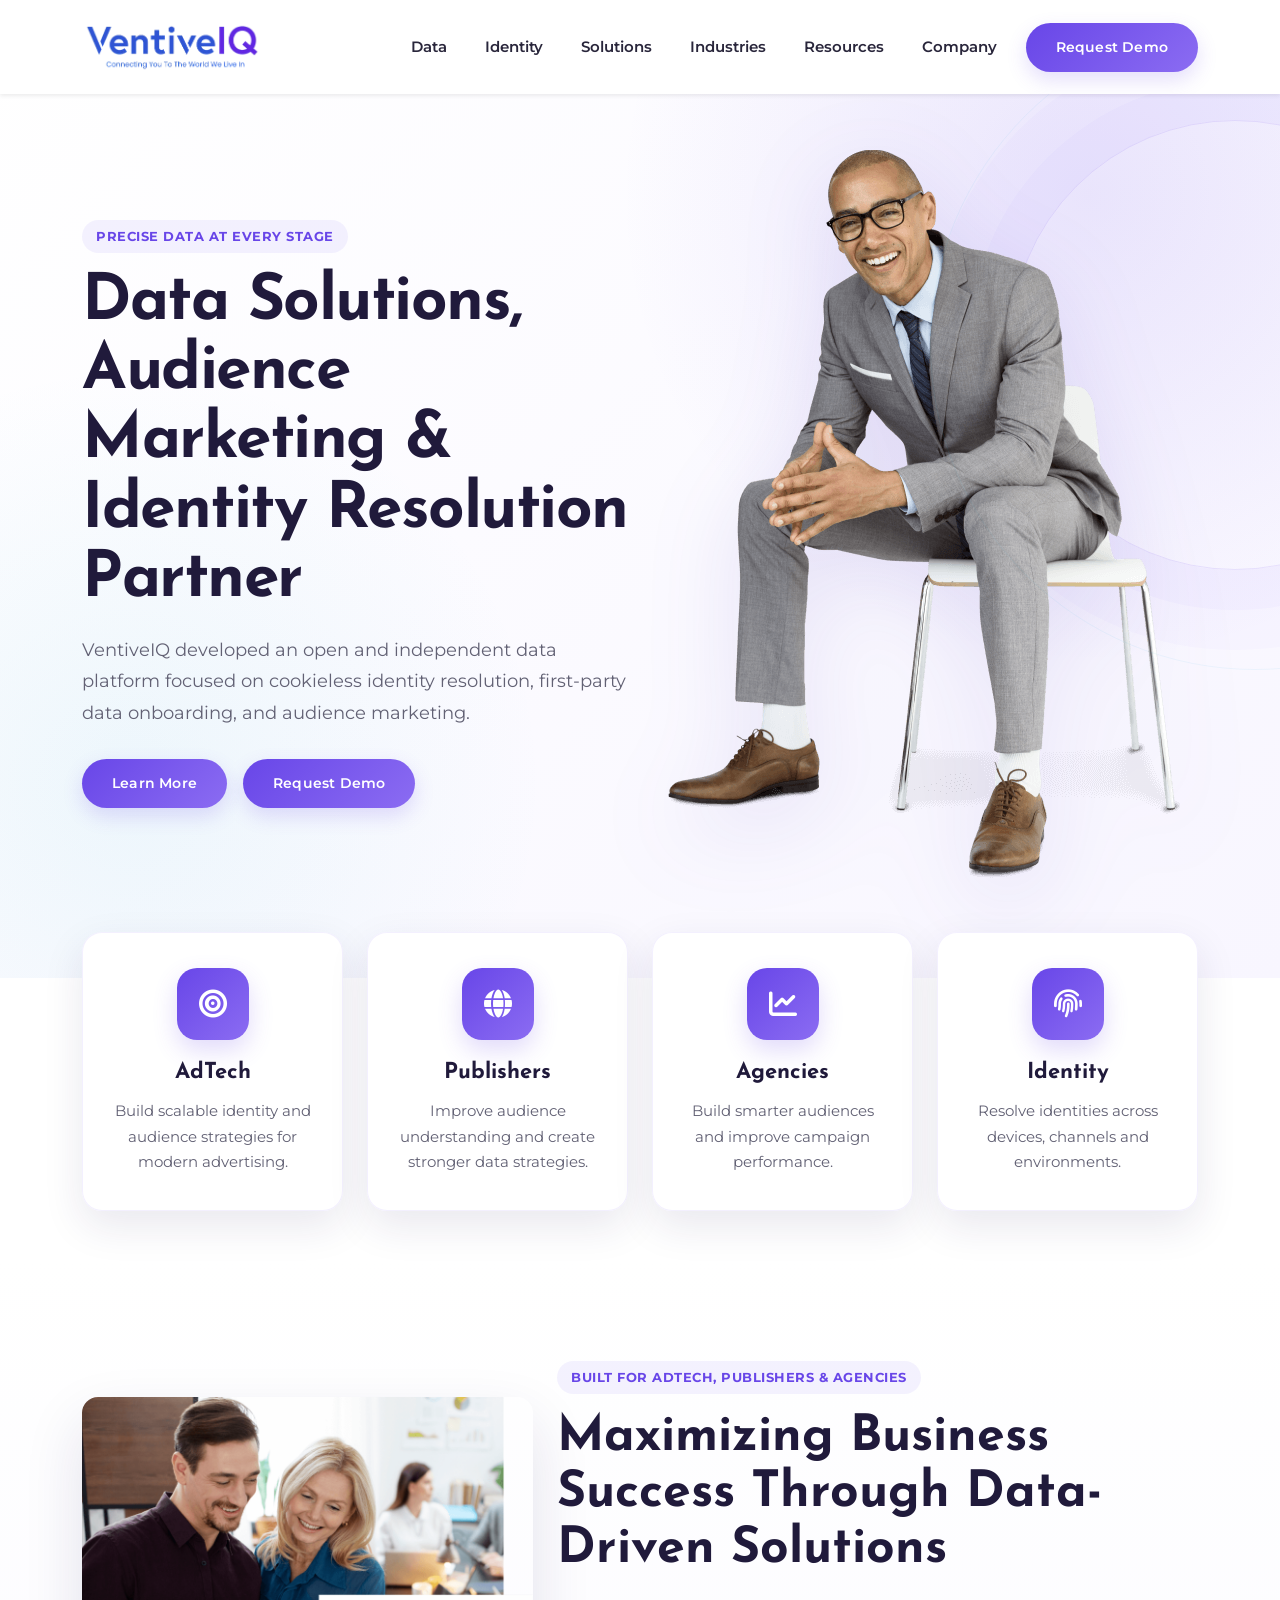
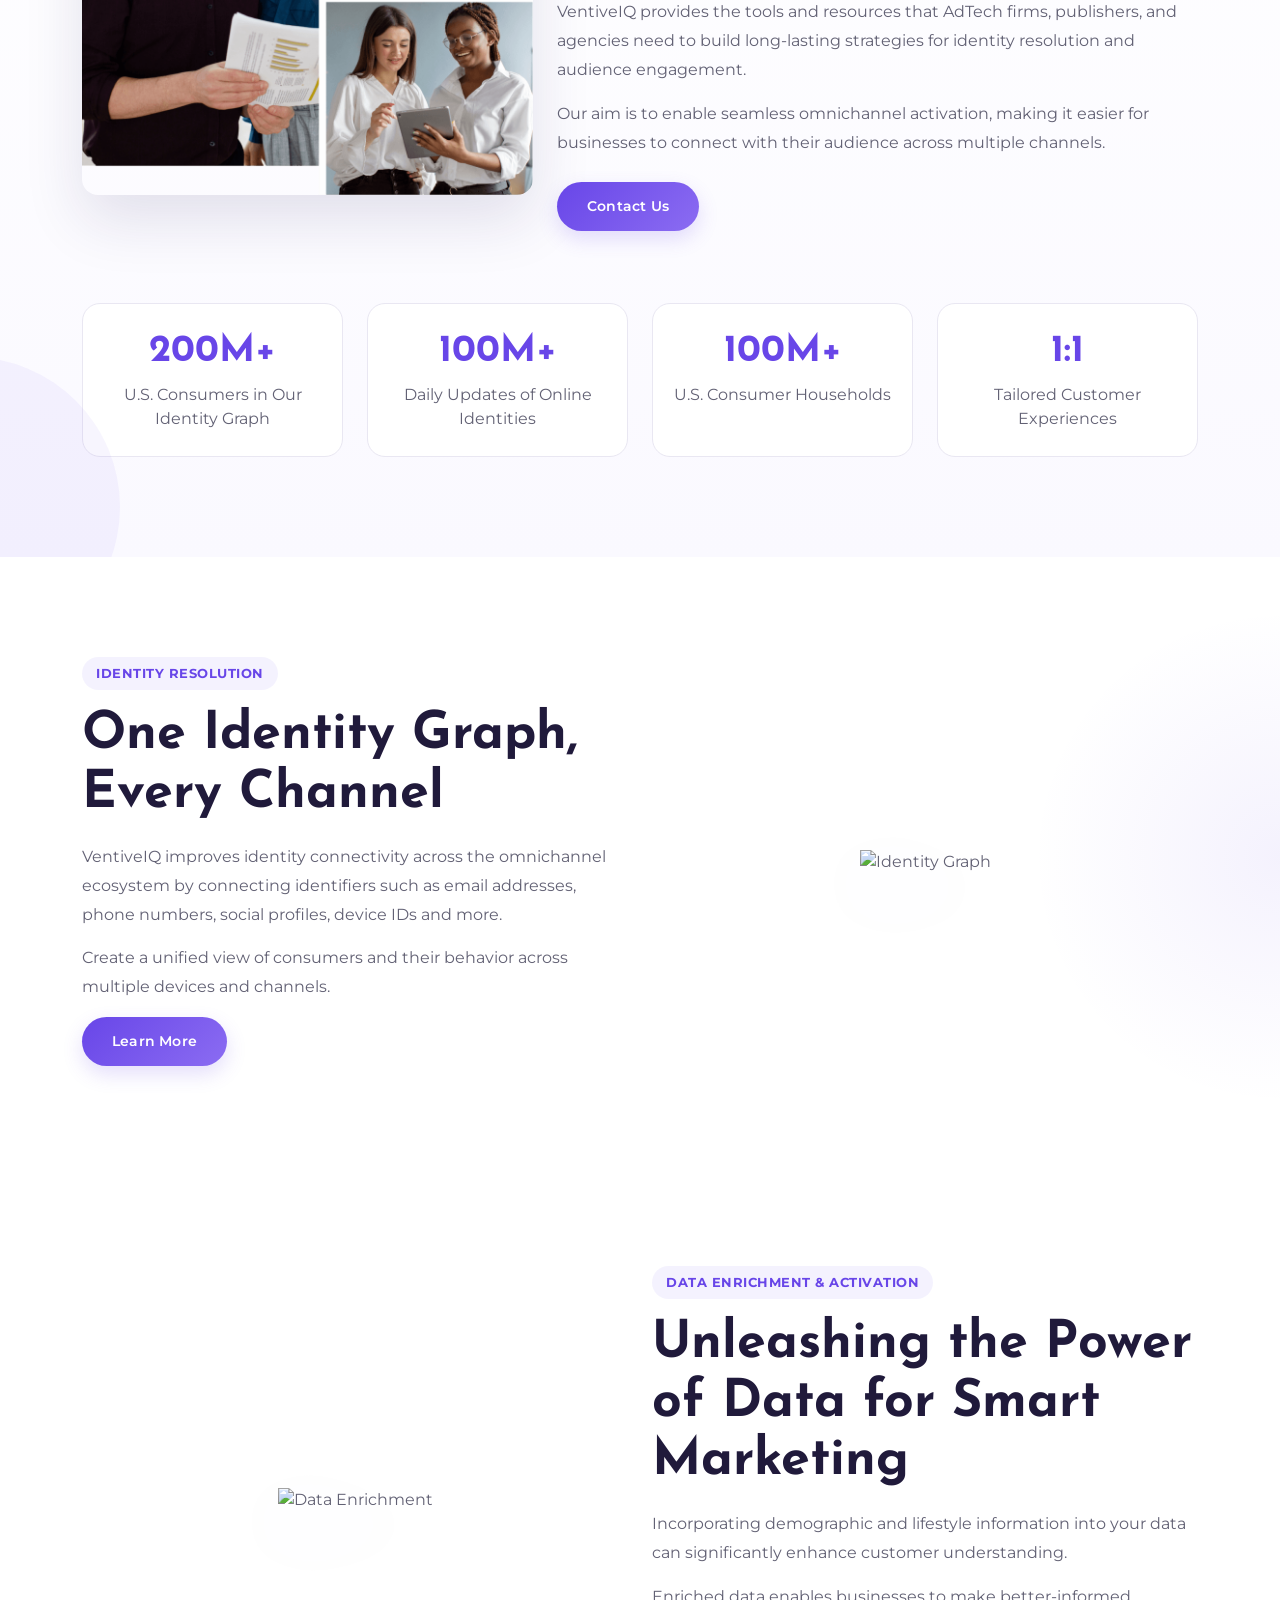
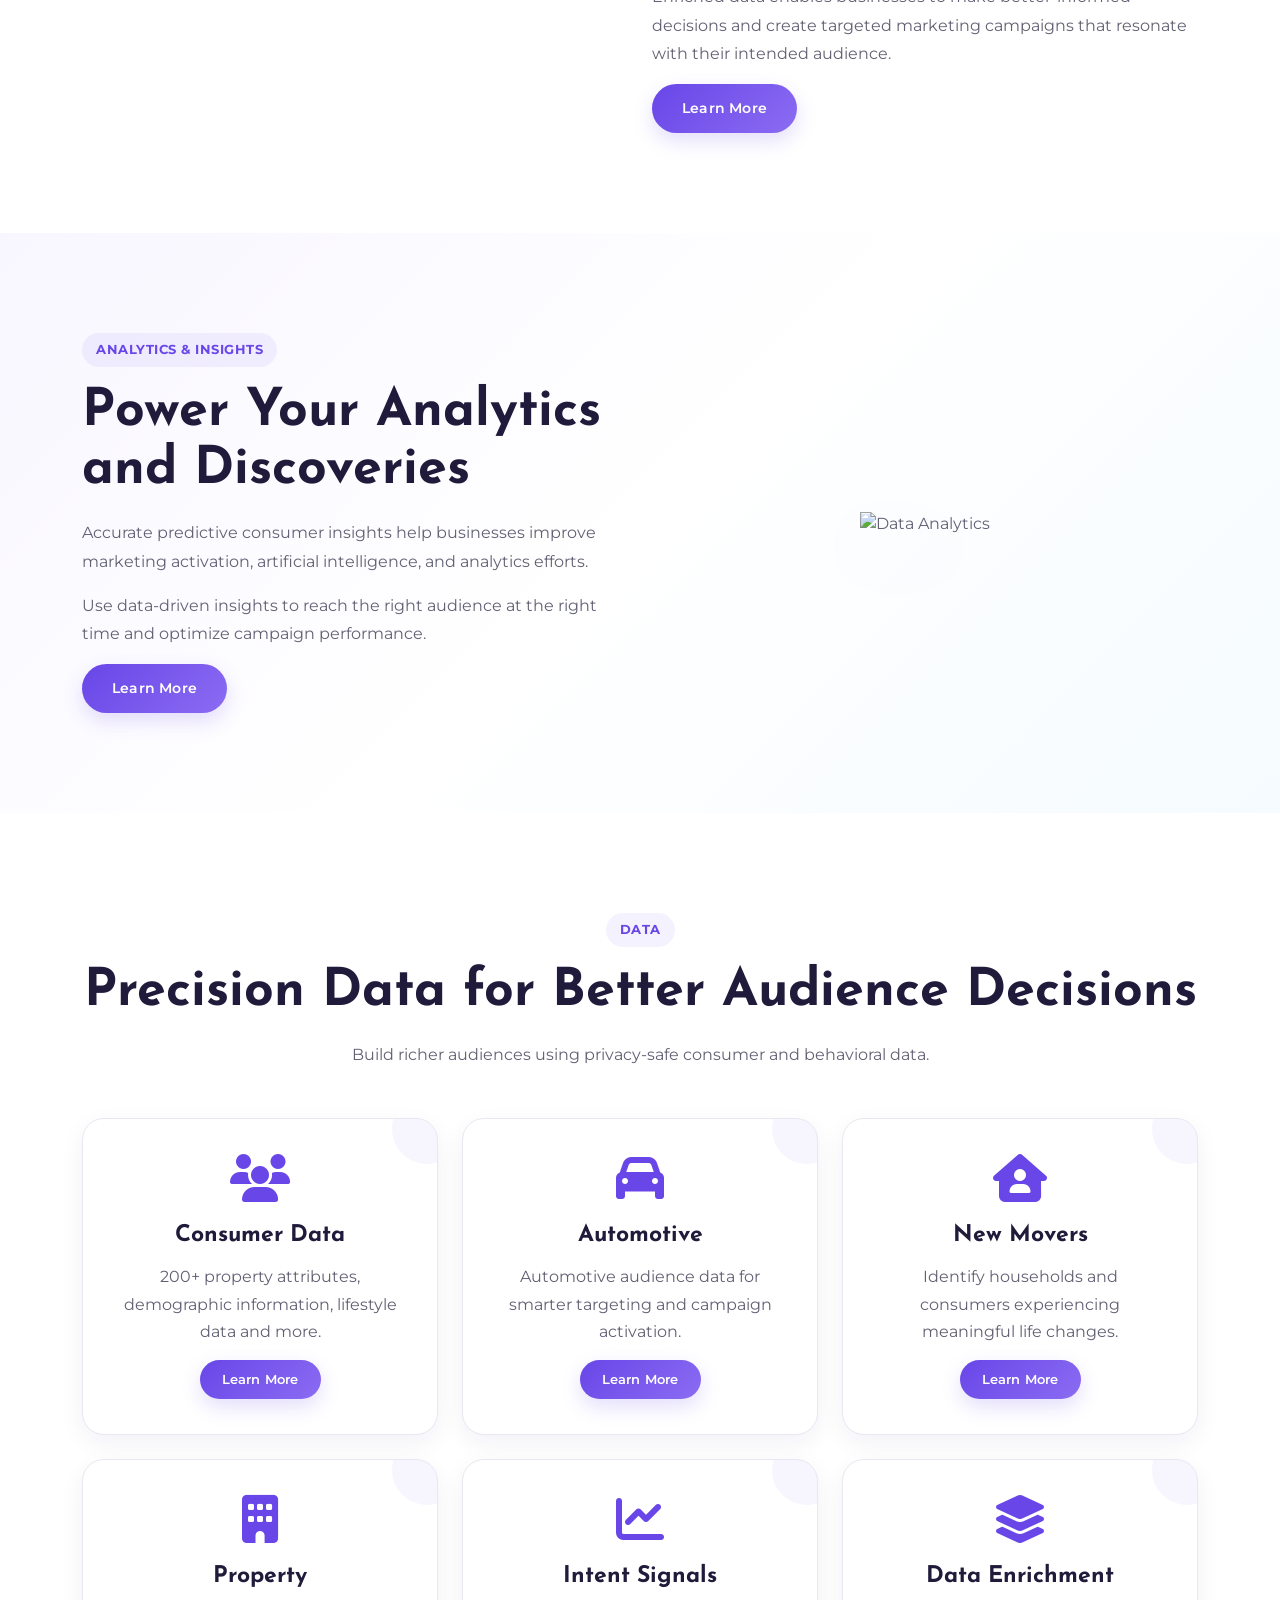
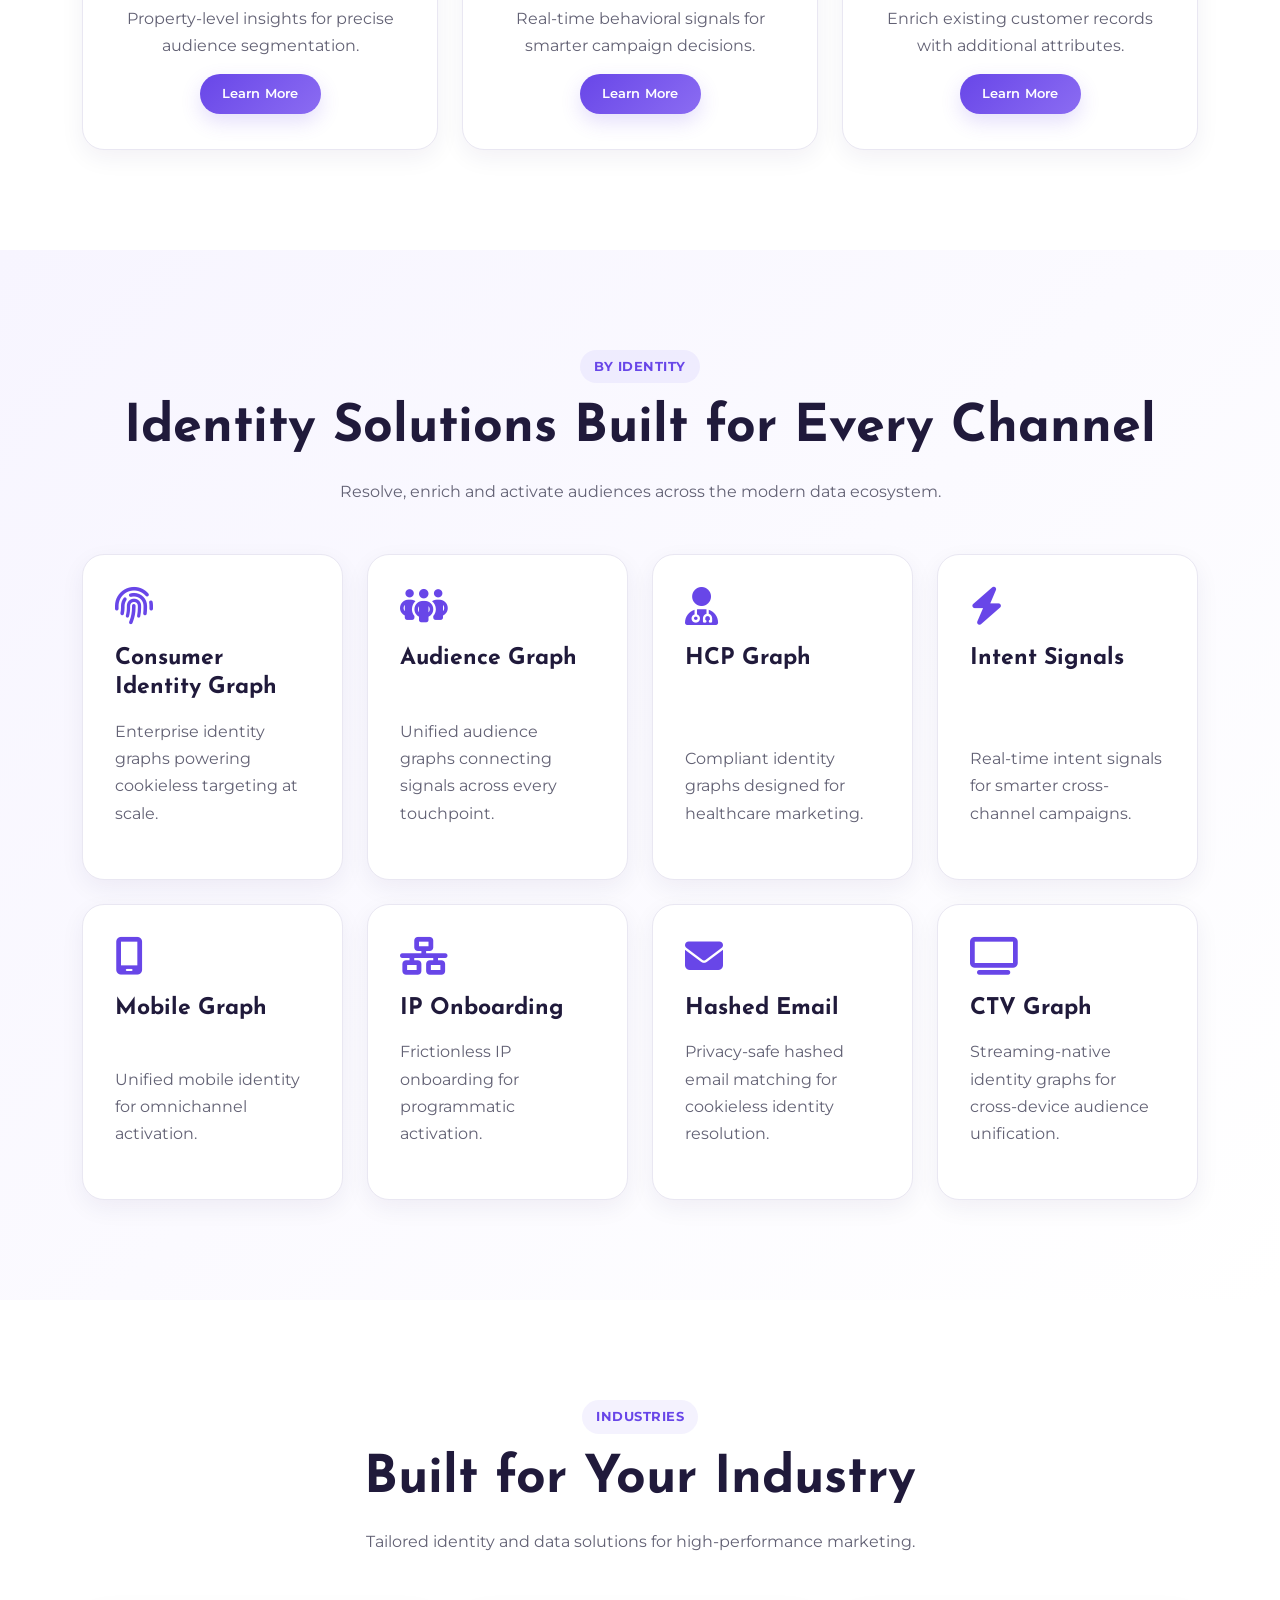
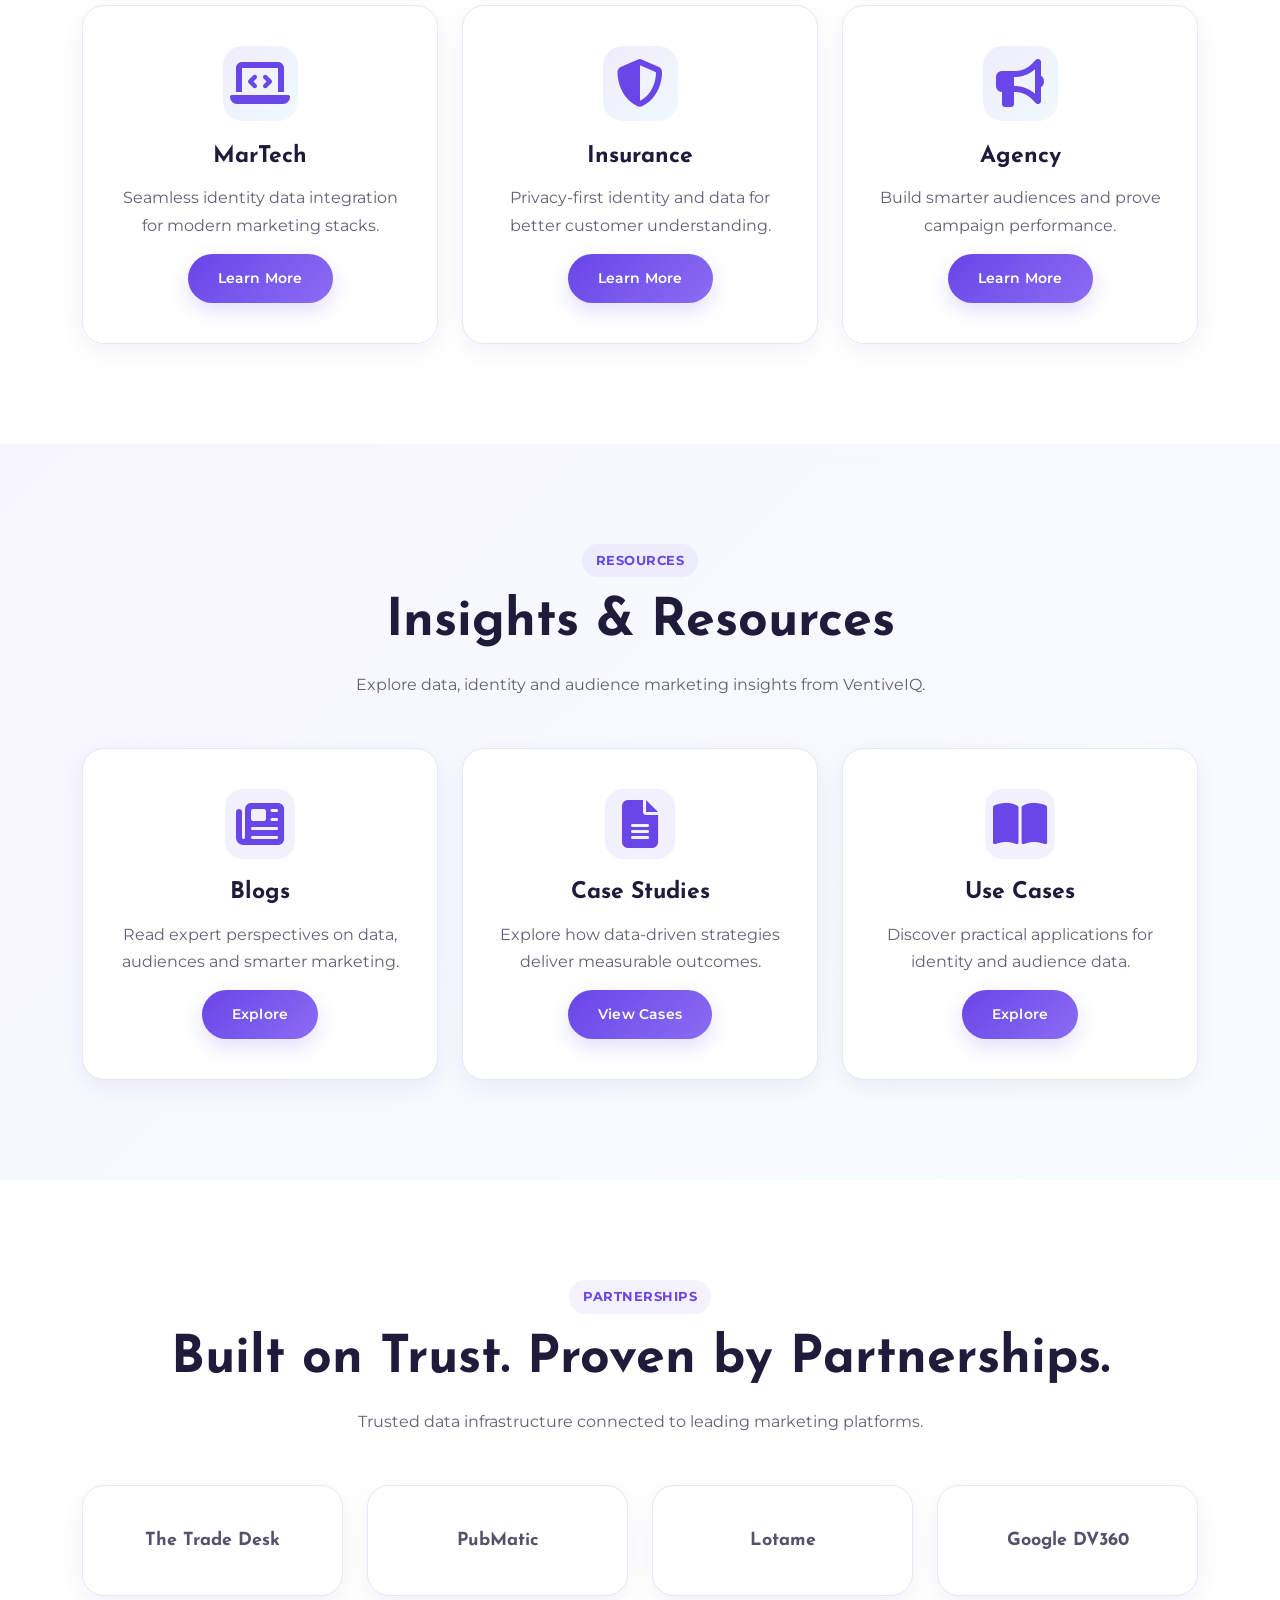
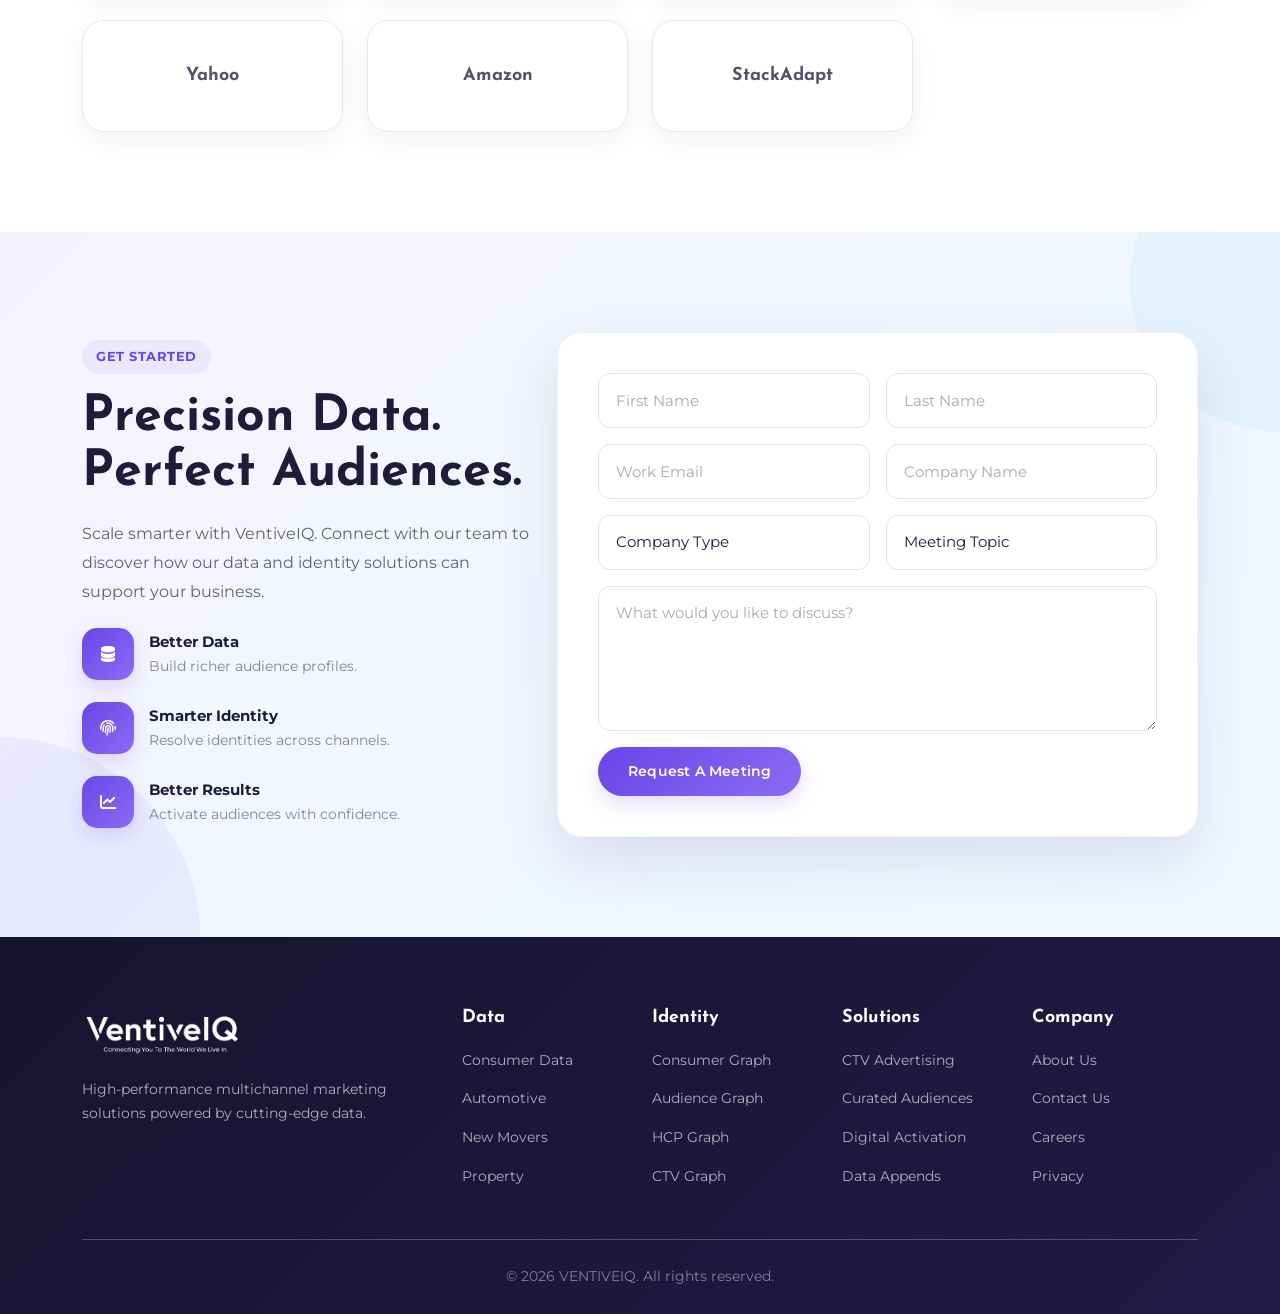
==== commit 6e05c1af: "Update index.html" ====
--- a/ventiveiq/index.html
+++ b/ventiveiq/index.html
@@ -125,7 +125,7 @@
                     </span>
 
                     <h1 class="mt-3">
-                        We Are Your Data Solutions,
+                        Data Solutions,
                         Audience Marketing &
                         Identity Resolution Partner
                     </h1>
@@ -1712,4 +1712,4 @@
 
 </body>
 
-</html>+</html>
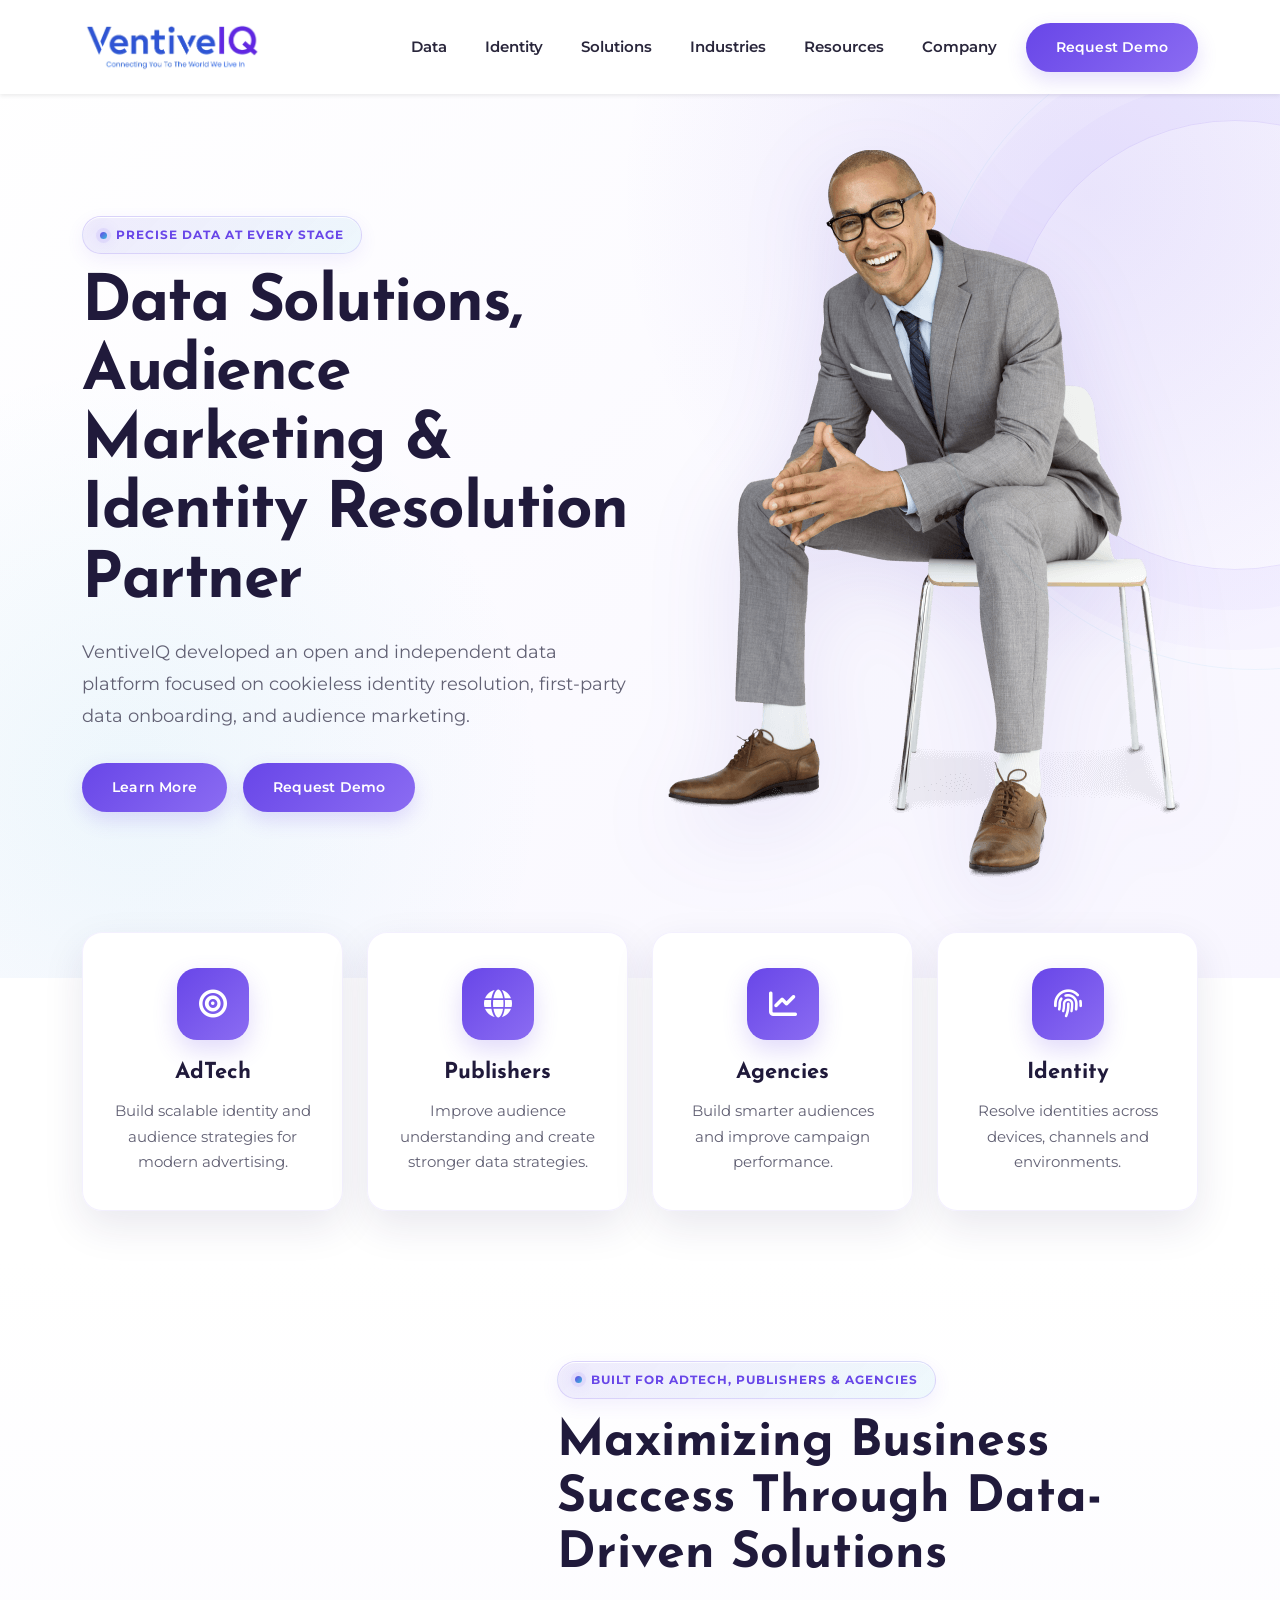
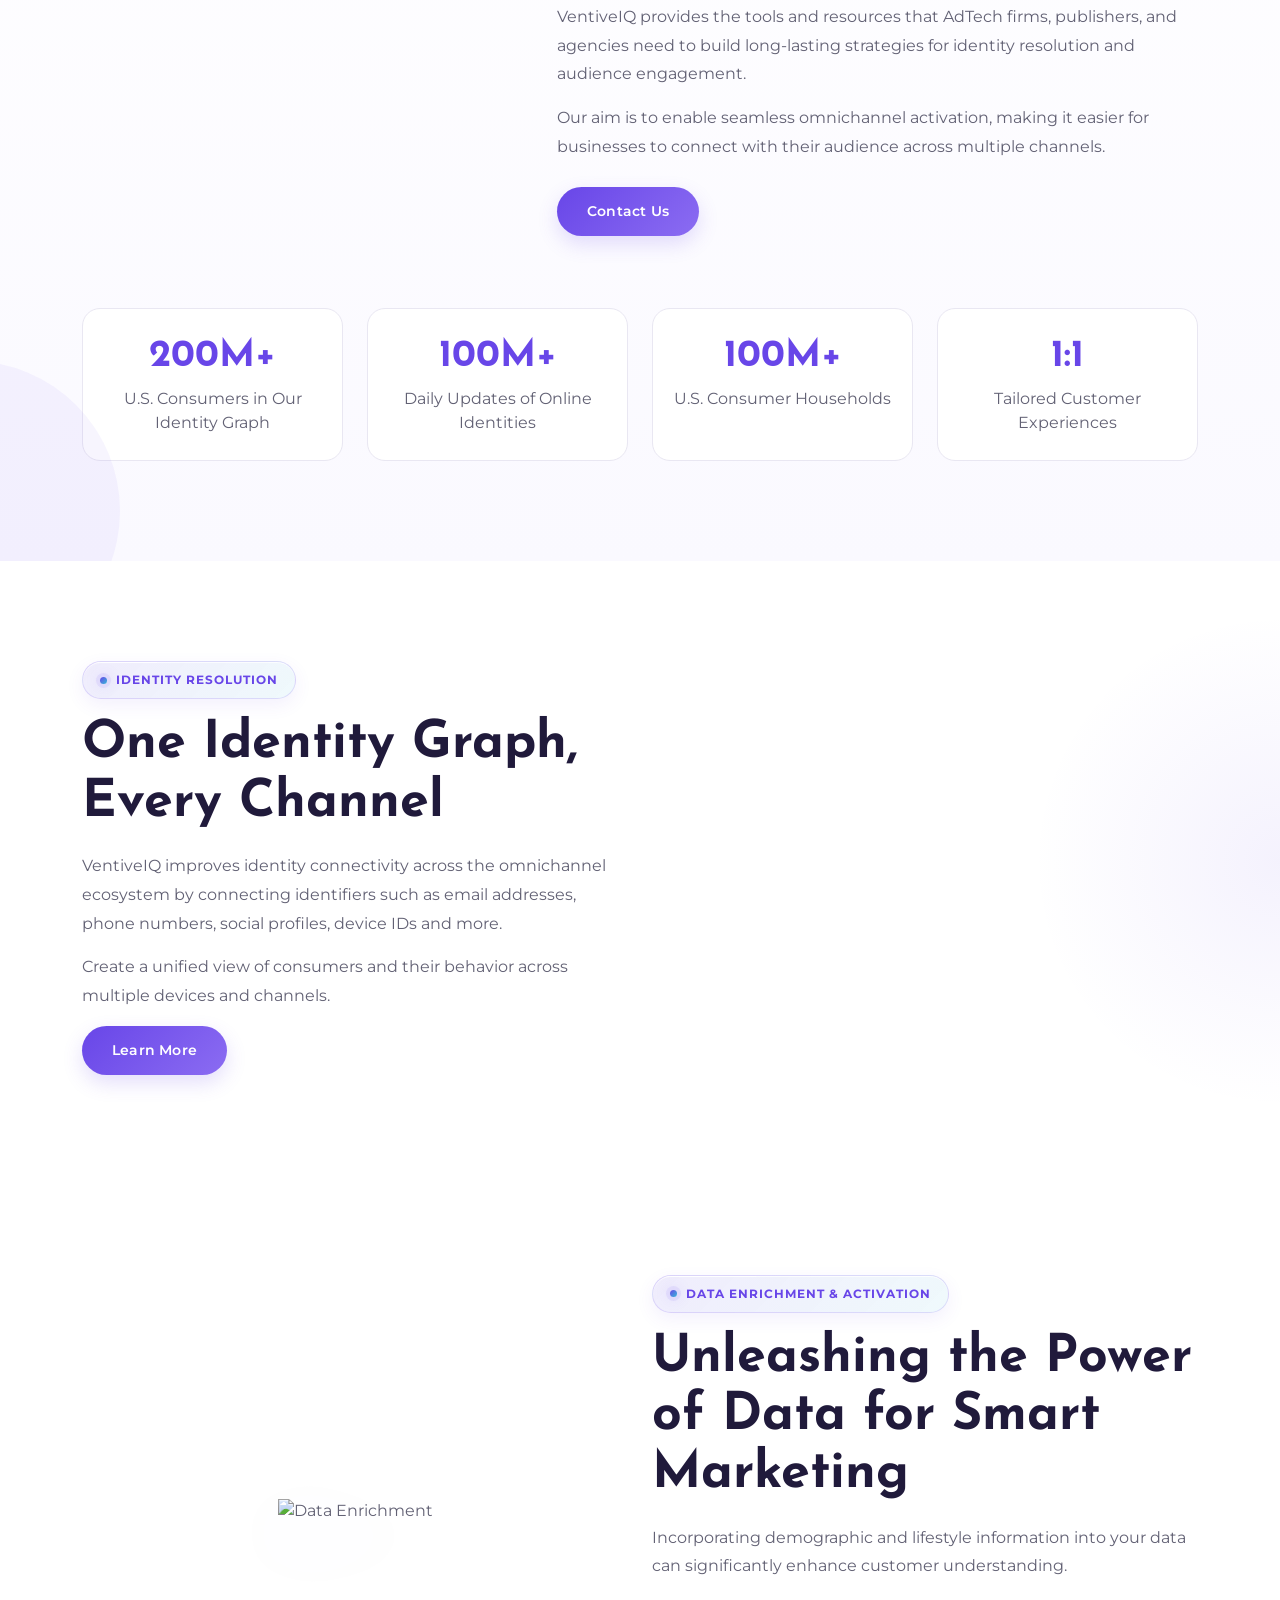
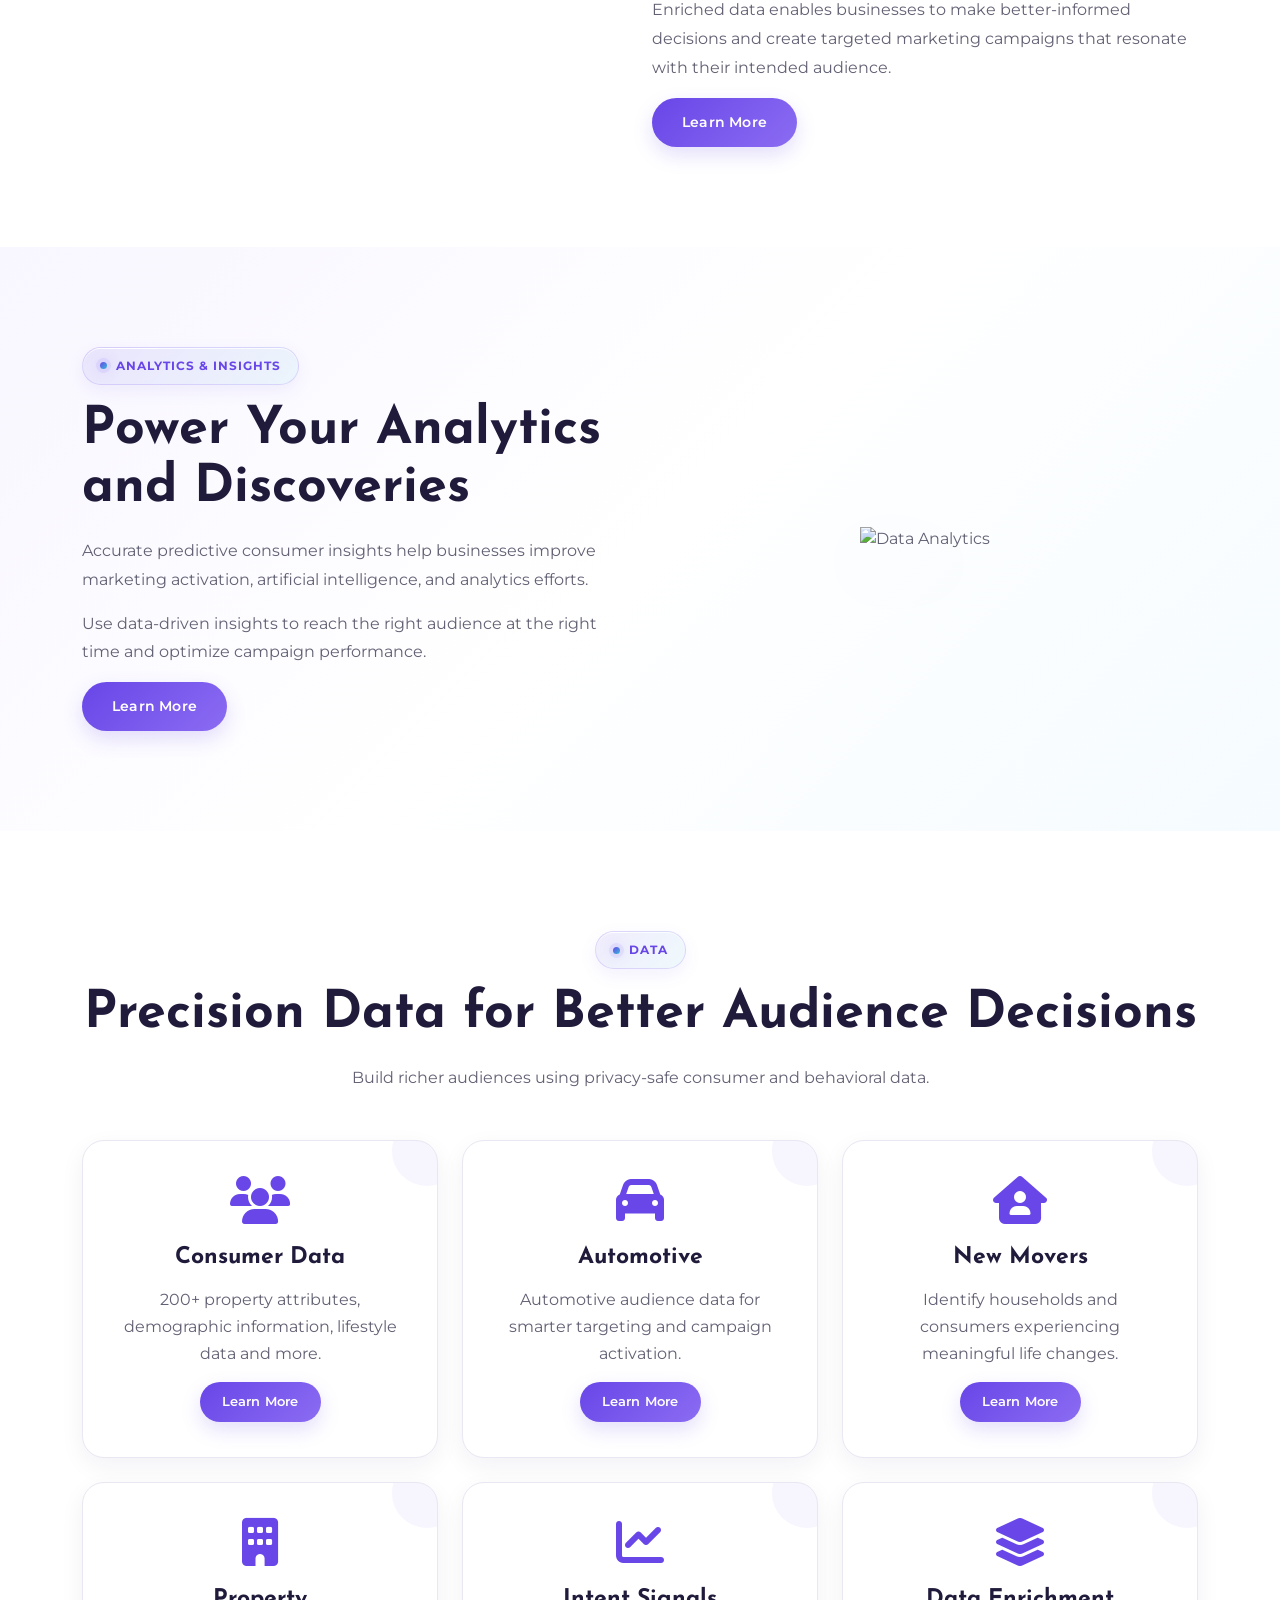
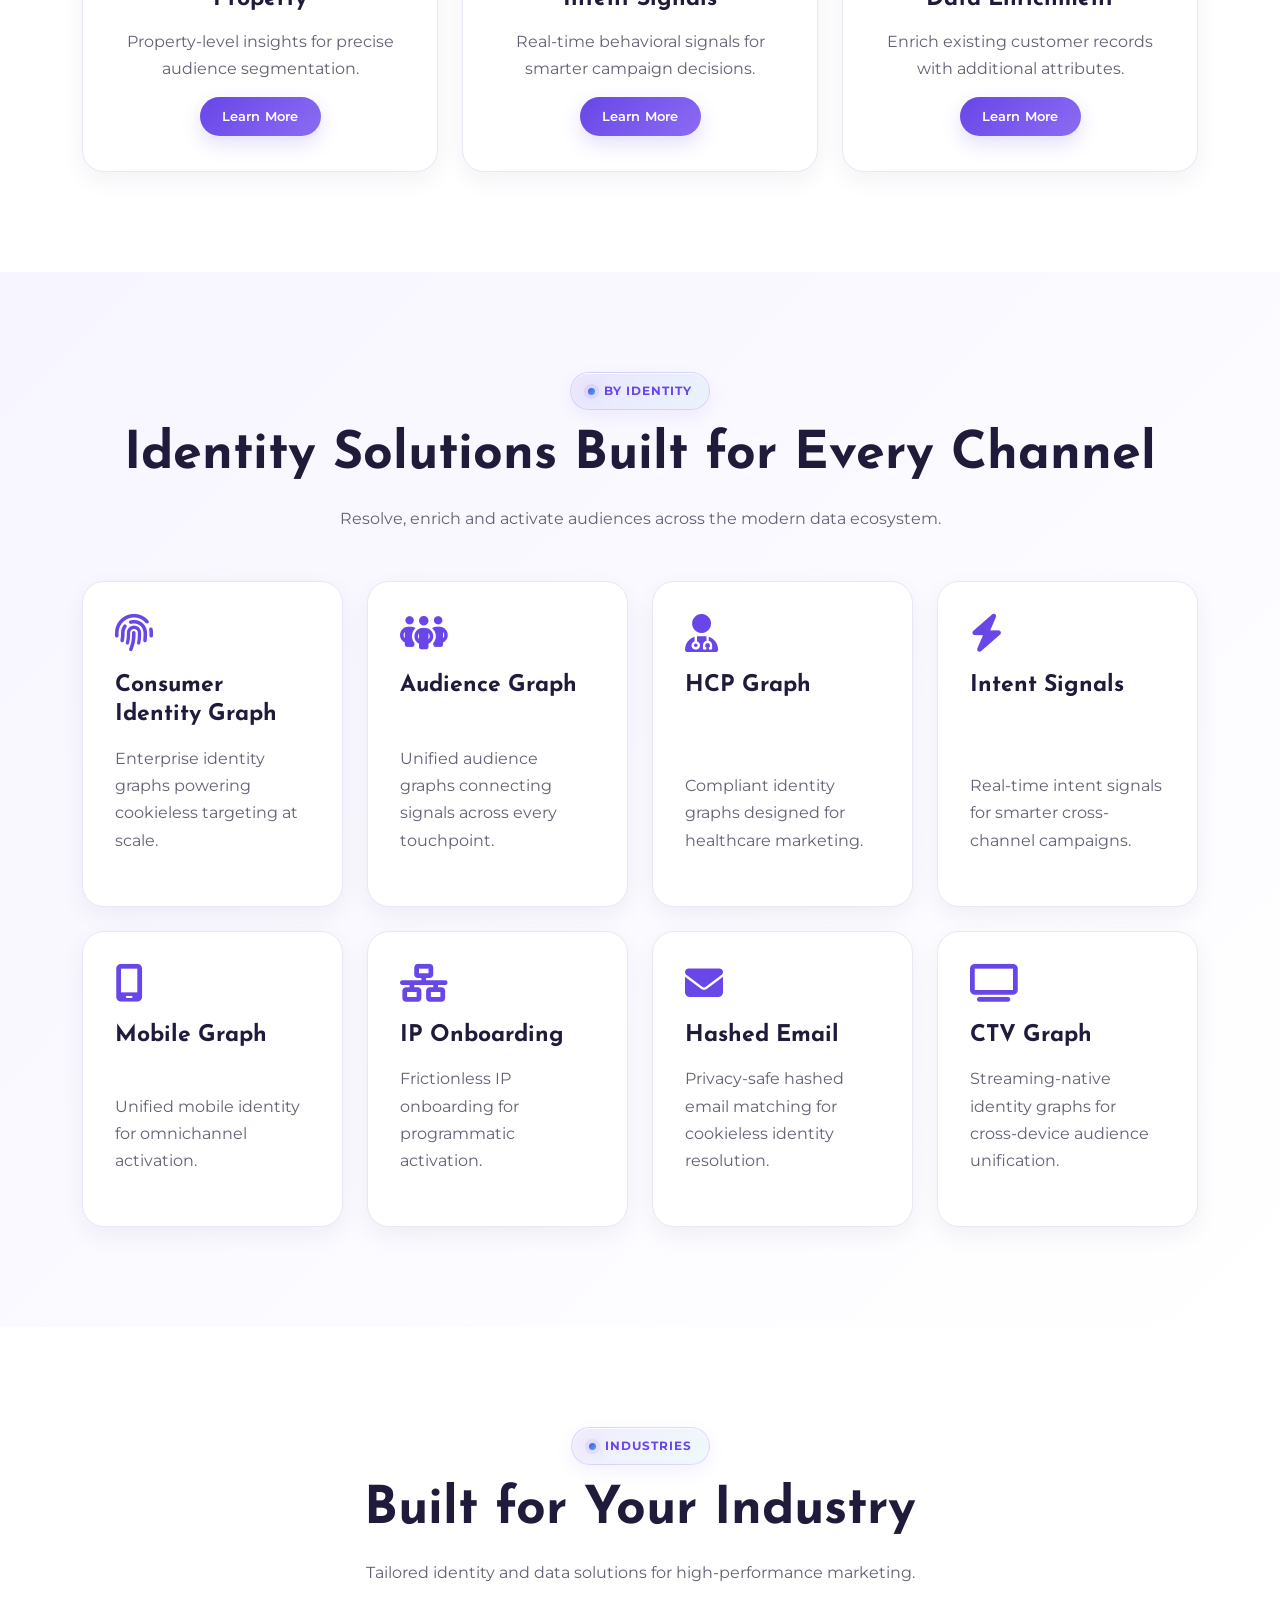
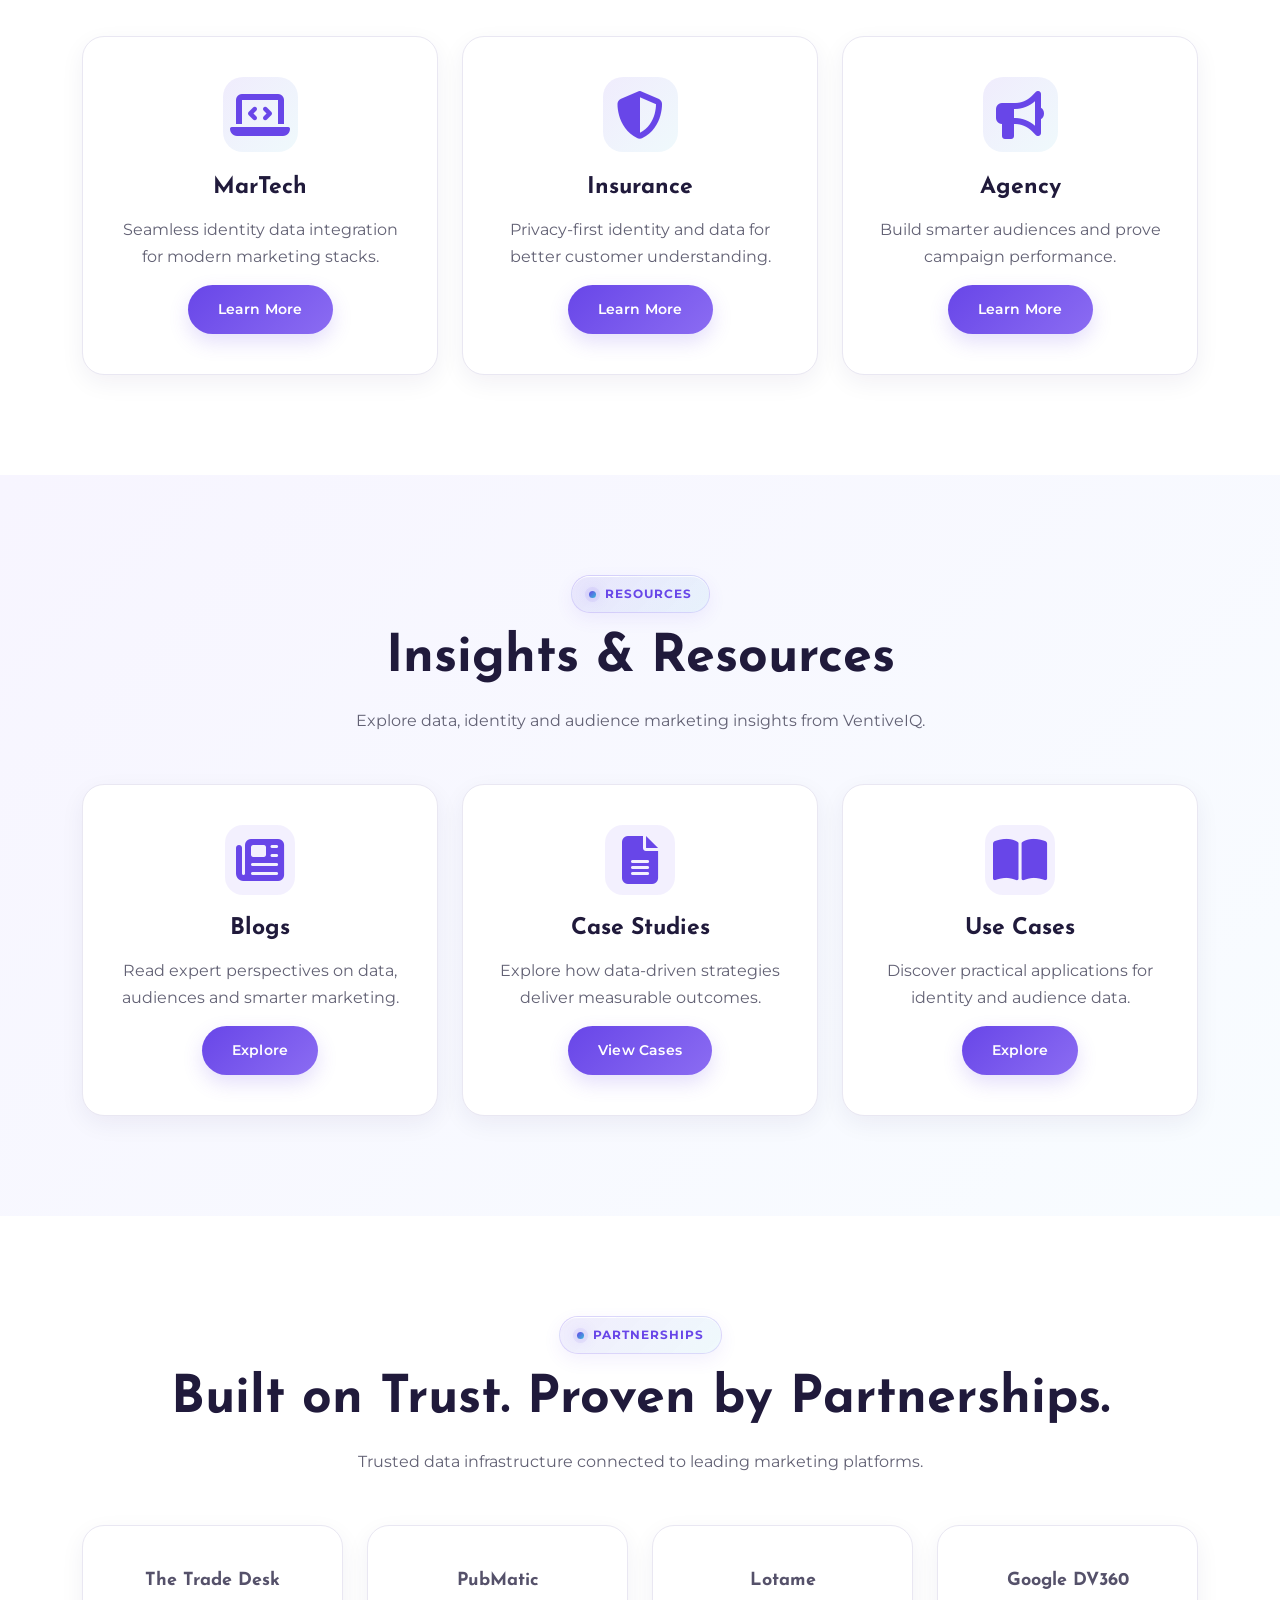
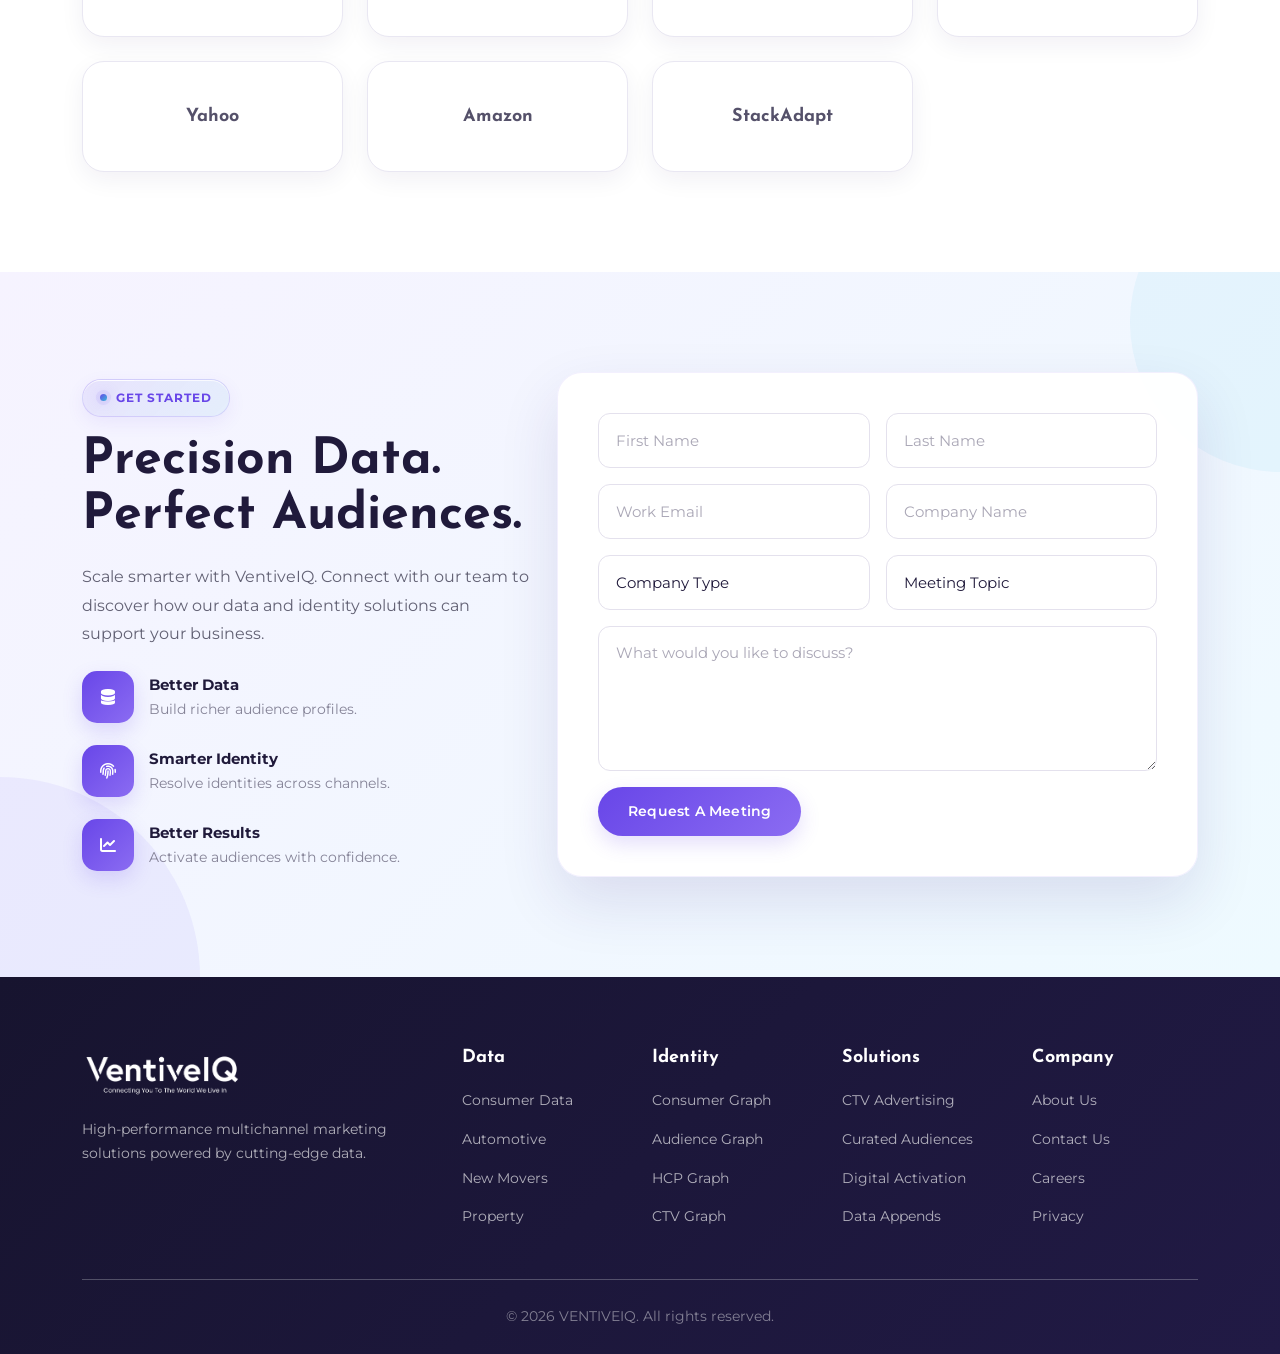
==== commit af2f0577: "Update index.html" ====
--- a/ventiveiq/index.html
+++ b/ventiveiq/index.html
@@ -6,6 +6,7 @@
     <meta name="viewport" content="width=device-width, initial-scale=1.0">
 
     <title>VentiveIQ — Intelligent Data Solutions</title>
+    <link rel="icon" type="image/png" href="images/favicon.png">
 
     <!-- Bootstrap -->
     <link href="https://cdn.jsdelivr.net/npm/bootstrap@5.3.3/dist/css/bootstrap.min.css" rel="stylesheet">
--- a/ventiveiq/css/style.css
+++ b/ventiveiq/css/style.css
@@ -3,6 +3,7 @@
 ========================================================= */
 
 :root {
+
     --primary: #6846e8;
     --primary-dark: #4930b5;
     --primary-light: #8b6cf2;
@@ -11,8 +12,8 @@
     --accent-light: #e9faff;
 
     --secondary: #17142f;
+
     --heading: #201a3b;
-
     --text: #626174;
     --text-light: #858397;
 
@@ -22,10 +23,14 @@
     --white: #ffffff;
 
     --border: #e9e7f2;
+
+    --link: #2563eb;
+    --link-hover: #1d4ed8;
 
     --shadow-sm: 0 8px 25px rgba(36, 25, 91, 0.06);
     --shadow-md: 0 15px 40px rgba(36, 25, 91, 0.10);
     --shadow-lg: 0 25px 60px rgba(36, 25, 91, 0.15);
+
 }
 
 
@@ -34,27 +39,35 @@
 ========================================================= */
 
 * {
+
     margin: 0;
     padding: 0;
     box-sizing: border-box;
+
 }
 
 html {
+
     scroll-behavior: smooth;
     scroll-padding-top: 90px;
+
 }
 
 body {
+
     font-family: 'Montserrat', sans-serif;
     font-size: 16px;
     color: var(--text);
     background: var(--white);
     overflow-x: hidden;
+
 }
 
 section {
+
     padding: 100px 0;
     position: relative;
+
 }
 
 h1,
@@ -63,23 +76,44 @@
 h4,
 h5,
 h6 {
+
     font-family: 'Josefin Sans', sans-serif;
     font-weight: 700;
     color: var(--heading);
+
 }
 
 p {
+
     font-size: 16px;
     line-height: 1.8;
     margin-bottom: 15px;
-}
+
+}
+
+
+/* =========================================================
+   LINKS — BLUE ONLY
+========================================================= */
 
 a {
+
+    color: var(--link);
     text-decoration: none;
+    transition: 0.3s ease;
+
+}
+
+a:hover {
+
+    color: var(--link-hover);
+
 }
 
 img {
+
     max-width: 100%;
+
 }
 
 
@@ -87,28 +121,124 @@
    SECTION COMMON
 ========================================================= */
 
+/* Premium heading subtitle / eyebrow */
+
 .text-success {
+
     color: var(--primary) !important;
-    background: rgba(104, 70, 232, 0.07);
-    padding: 7px 14px;
-    border-radius: 30px;
-    display: inline-block;
-    font-size: 13px;
+
+    background:
+        linear-gradient(
+            135deg,
+            rgba(104, 70, 232, 0.10),
+            rgba(54, 184, 216, 0.08)
+        ) !important;
+
+    border: 1px solid rgba(104, 70, 232, 0.16);
+
+    padding: 9px 17px !important;
+
+    border-radius: 50px;
+
+    display: inline-flex;
+
+    align-items: center;
+
+    gap: 9px;
+
+    font-size: 12px;
+
     font-weight: 700;
-    letter-spacing: 0.5px;
+
+    letter-spacing: 1px;
+
     text-transform: uppercase;
+
+    box-shadow:
+        0 6px 18px rgba(104, 70, 232, 0.08),
+        inset 0 1px 0 rgba(255, 255, 255, 0.75);
+
+    position: relative;
+
+    overflow: hidden;
+
+    transition: all 0.35s ease;
+
+}
+
+/* Premium glowing dot */
+
+.text-success::before {
+
+    content: "";
+
+    width: 7px;
+
+    height: 7px;
+
+    flex-shrink: 0;
+
+    background:
+        linear-gradient(
+            135deg,
+            var(--primary),
+            var(--accent)
+        );
+
+    border-radius: 50%;
+
+    box-shadow:
+        0 0 0 4px rgba(104, 70, 232, 0.08),
+        0 0 14px rgba(104, 70, 232, 0.35);
+
+}
+
+/* Small light reflection */
+
+.text-success::after {
+
+    content: "";
+
+    position: absolute;
+
+    top: 0;
+    left: 0;
+
+    width: 35%;
+    height: 1px;
+
+    background: rgba(255, 255, 255, 0.95);
+
+    opacity: 0.8;
+
+}
+
+.text-success:hover {
+
+    transform: translateY(-2px);
+
+    border-color: rgba(104, 70, 232, 0.28);
+
+    box-shadow:
+        0 10px 25px rgba(104, 70, 232, 0.13),
+        inset 0 1px 0 rgba(255, 255, 255, 0.85);
+
 }
 
 section h2 {
+
     font-size: 52px;
     line-height: 1.12;
     margin-bottom: 20px;
+
 }
 
 section > .container > .text-center > p {
+
     max-width: 700px;
     margin-left: auto;
     margin-right: auto;
+
 }
 
 
@@ -117,64 +247,97 @@
 ========================================================= */
 
 .navbar {
+
     background: rgba(255, 255, 255, 0.97) !important;
+
     backdrop-filter: blur(15px);
+
     padding: 12px 0;
-    box-shadow: 0 5px 25px rgba(30, 20, 80, 0.06);
+
+    box-shadow:
+        0 5px 25px rgba(30, 20, 80, 0.06);
+
     transition: all 0.3s ease;
+
     z-index: 9999;
+
 }
 
 .logo-img {
+
     width: 180px;
     height: 60px;
+
     object-fit: contain;
+
     transition: 0.3s ease;
+
 }
 
 .logo-img:hover {
+
     transform: scale(1.03);
+
 }
 
 .navbar-nav {
+
     align-items: center;
+
 }
 
 .nav-link {
+
     color: #29263b !important;
+
     margin-left: 22px;
+
     font-weight: 600;
+
     font-size: 15px;
+
     position: relative;
+
     transition: 0.3s ease;
+
 }
 
 .nav-link:hover {
-    color: var(--primary) !important;
+
+    color: var(--link) !important;
+
 }
 
 .nav-link::after {
+
     content: "";
+
     position: absolute;
+
     left: 0;
     bottom: -5px;
+
     width: 0;
     height: 2px;
+
     border-radius: 10px;
-    background: linear-gradient(
-        90deg,
-        var(--primary),
-        var(--accent)
-    );
+
+    background: var(--link);
+
     transition: 0.3s ease;
+
 }
 
 .nav-link:hover::after {
+
     width: 100%;
+
 }
 
 .navbar .btn-success {
+
     margin-left: 5px;
+
 }
 
 
@@ -184,11 +347,13 @@
 
 .btn-success,
 .submit-btn {
-    background: linear-gradient(
-        135deg,
-        var(--primary),
-        var(--primary-light)
-    ) !important;
+
+    background:
+        linear-gradient(
+            135deg,
+            var(--primary),
+            var(--primary-light)
+        ) !important;
 
     border: none !important;
 
@@ -199,6 +364,7 @@
     padding: 14px 30px;
 
     font-size: 14px;
+
     font-weight: 600;
 
     letter-spacing: 0.2px;
@@ -207,20 +373,24 @@
 
     box-shadow:
         0 8px 20px rgba(104, 70, 232, 0.18);
+
 }
 
 .btn-success:hover,
 .submit-btn:hover {
+
     transform: translateY(-4px);
 
     box-shadow:
         0 15px 30px rgba(104, 70, 232, 0.28);
 
-    background: linear-gradient(
-        135deg,
-        var(--primary-dark),
-        var(--primary)
-    ) !important;
+    background:
+        linear-gradient(
+            135deg,
+            var(--primary-dark),
+            var(--primary)
+        ) !important;
+
 }
 
 
@@ -229,12 +399,15 @@
 ========================================================= */
 
 .hero-section {
+
     min-height: 100vh;
 
     display: flex;
+
     align-items: center;
 
     padding-top: 150px;
+
     padding-bottom: 100px;
 
     overflow: hidden;
@@ -255,9 +428,11 @@
             #ffffff 0%,
             #f8f6ff 100%
         );
+
 }
 
 .hero-section::before {
+
     content: "";
 
     position: absolute;
@@ -270,14 +445,17 @@
 
     border-radius: 50%;
 
-    border: 1px solid rgba(104, 70, 232, 0.12);
+    border:
+        1px solid rgba(104, 70, 232, 0.12);
 
     box-shadow:
         0 0 0 40px rgba(104, 70, 232, 0.025),
         0 0 0 80px rgba(104, 70, 232, 0.018);
+
 }
 
 .hero-section::after {
+
     content: "";
 
     position: absolute;
@@ -290,12 +468,15 @@
 
     border-radius: 50%;
 
-    border: 1px solid rgba(54, 184, 216, 0.07);
+    border:
+        1px solid rgba(54, 184, 216, 0.07);
 
     pointer-events: none;
+
 }
 
 .hero-section h1 {
+
     font-size: 64px;
 
     line-height: 1.08;
@@ -303,21 +484,25 @@
     letter-spacing: -1.5px;
 
     margin: 20px 0;
+
 }
 
 .hero-section p {
+
     font-size: 18px;
 
     max-width: 620px;
 
-    color: var(--text);
-
-    line-height: 1.75;
+    color: #626174;
+
+    line-height: 1.8;
 
     margin-bottom: 30px;
+
 }
 
 .hero-img {
+
     max-width: 100%;
 
     filter:
@@ -326,7 +511,9 @@
             rgba(75, 48, 181, 0.12)
         );
 
-    animation: float 5s ease-in-out infinite;
+    animation:
+        float 5s ease-in-out infinite;
+
 }
 
 
@@ -335,6 +522,7 @@
 ========================================================= */
 
 .why-us {
+
     margin-top: -70px;
 
     position: relative;
@@ -344,9 +532,11 @@
     margin-bottom: 0;
 
     padding: 0 0 50px;
+
 }
 
 .why-box {
+
     background: rgba(255, 255, 255, 0.97);
 
     padding: 35px 25px;
@@ -355,7 +545,8 @@
 
     text-align: center;
 
-    border: 1px solid rgba(104, 70, 232, 0.08);
+    border:
+        1px solid rgba(104, 70, 232, 0.08);
 
     box-shadow: var(--shadow-md);
 
@@ -366,9 +557,11 @@
     position: relative;
 
     overflow: hidden;
+
 }
 
 .why-box::after {
+
     content: "";
 
     position: absolute;
@@ -379,32 +572,40 @@
     width: 100%;
     height: 3px;
 
-    background: linear-gradient(
-        90deg,
-        var(--primary),
-        var(--accent)
-    );
+    background:
+        linear-gradient(
+            90deg,
+            var(--primary),
+            var(--accent)
+        );
 
     transform: scaleX(0);
 
     transform-origin: left;
 
     transition: 0.4s ease;
+
 }
 
 .why-box:hover {
+
     transform: translateY(-10px);
 
     box-shadow: var(--shadow-lg);
 
-    border-color: rgba(104, 70, 232, 0.18);
+    border-color:
+        rgba(104, 70, 232, 0.18);
+
 }
 
 .why-box:hover::after {
+
     transform: scaleX(1);
+
 }
 
 .why-icon {
+
     width: 72px;
     height: 72px;
 
@@ -428,26 +629,37 @@
         0 10px 25px rgba(104, 70, 232, 0.20);
 
     transition: 0.4s;
+
 }
 
 .why-box:hover .why-icon {
-    transform: rotate(-5deg) scale(1.06);
+
+    transform:
+        rotate(-5deg)
+        scale(1.06);
+
 }
 
 .why-icon i {
+
     color: #fff;
+
     font-size: 28px;
+
 }
 
 .why-box h4 {
+
     color: var(--heading);
 
     margin-bottom: 12px;
 
     font-size: 22px;
+
 }
 
 .why-box p {
+
     color: var(--text);
 
     margin: 0;
@@ -455,6 +667,7 @@
     line-height: 1.7;
 
     font-size: 15px;
+
 }
 
 
@@ -463,6 +676,7 @@
 ========================================================= */
 
 #company {
+
     background:
         linear-gradient(
             180deg,
@@ -471,9 +685,11 @@
         );
 
     overflow: hidden;
+
 }
 
 #company::after {
+
     content: "";
 
     position: absolute;
@@ -484,31 +700,41 @@
     left: -180px;
     bottom: -100px;
 
-    background: rgba(104, 70, 232, 0.05);
+    background:
+        rgba(104, 70, 232, 0.05);
 
     border-radius: 50%;
 
     pointer-events: none;
+
 }
 
 #company img {
+
     border-radius: 25px;
 
     box-shadow:
         0 25px 60px
         rgba(36, 25, 91, 0.12);
+
 }
 
 #company h2 {
+
     font-size: 50px;
+
 }
 
 #company p {
+
     font-size: 16px;
+
 }
 
 #company .btn-success {
+
     margin-top: 10px;
+
 }
 
 
@@ -517,6 +743,7 @@
 ========================================================= */
 
 .counter-box {
+
     text-align: center;
 
     padding: 25px 15px;
@@ -525,35 +752,44 @@
 
     background: #fff;
 
-    border: 1px solid var(--border);
+    border:
+        1px solid var(--border);
 
     height: 100%;
 
     transition: 0.35s;
+
 }
 
 .counter-box:hover {
+
     transform: translateY(-6px);
 
     box-shadow: var(--shadow-sm);
 
-    border-color: rgba(104, 70, 232, 0.15);
+    border-color:
+        rgba(104, 70, 232, 0.15);
+
 }
 
 .counter-box h3 {
+
     font-size: 38px;
 
     color: var(--primary);
 
     margin-bottom: 8px;
+
 }
 
 .counter-box p {
+
     font-size: 14px;
 
     line-height: 1.5;
 
     margin: 0;
+
 }
 
 
@@ -562,6 +798,7 @@
 ========================================================= */
 
 .courses-section {
+
     padding: 100px 0;
 
     background:
@@ -571,17 +808,23 @@
             #ffffff 50%,
             #f5fbff 100%
         );
+
 }
 
 .courses-section .row {
+
     display: flex;
+
     flex-wrap: wrap;
+
 }
 
 .courses-section .col-lg-3,
 .courses-section .col-lg-4,
 .courses-section .col-md-6 {
+
     display: flex;
+
 }
 
 
@@ -590,9 +833,11 @@
 ========================================================= */
 
 .card {
+
     width: 100%;
 
-    border: 1px solid var(--border) !important;
+    border:
+        1px solid var(--border) !important;
 
     border-radius: 22px;
 
@@ -603,9 +848,11 @@
     transition: all 0.4s ease;
 
     box-shadow: var(--shadow-sm);
+
 }
 
 .card:hover {
+
     transform: translateY(-9px);
 
     border-color:
@@ -614,36 +861,49 @@
     box-shadow:
         0 25px 50px
         rgba(60, 40, 130, 0.13);
+
 }
 
 .card-body {
+
     padding: 35px;
+
 }
 
 .card i {
+
     color: var(--primary);
 
     margin-bottom: 20px;
 
     transition: 0.35s;
+
 }
 
 .card:hover i {
-    transform: translateY(-4px) scale(1.05);
+
+    transform:
+        translateY(-4px)
+        scale(1.05);
+
 }
 
 .card h5 {
+
     font-size: 23px;
 
     margin-bottom: 14px;
+
 }
 
 .card p {
+
     font-size: 16px;
 
     color: var(--text);
 
     line-height: 1.7;
+
 }
 
 
@@ -652,6 +912,7 @@
 ========================================================= */
 
 .course-card {
+
     background: #fff;
 
     border-radius: 22px;
@@ -668,7 +929,8 @@
 
     flex-direction: column;
 
-    border: 1px solid var(--border);
+    border:
+        1px solid var(--border);
 
     box-shadow: var(--shadow-sm);
 
@@ -677,9 +939,11 @@
     position: relative;
 
     overflow: hidden;
+
 }
 
 .course-card::before {
+
     content: "";
 
     position: absolute;
@@ -702,13 +966,17 @@
     transform-origin: left;
 
     transition: 0.4s;
+
 }
 
 .course-card:hover::before {
+
     transform: scaleX(1);
+
 }
 
 .course-card:hover {
+
     transform: translateY(-10px);
 
     box-shadow:
@@ -717,41 +985,51 @@
 
     border-color:
         rgba(104, 70, 232, 0.15);
+
 }
 
 .course-card i {
+
     font-size: 38px;
 
     color: var(--primary);
 
     margin-bottom: 20px;
+
 }
 
 .course-card h4 {
+
     font-size: 23px;
 
     line-height: 1.25;
 
     margin-bottom: 15px;
+
 }
 
 .course-card p {
+
     font-size: 16px;
 
     line-height: 1.7;
 
     margin-bottom: 20px;
+
 }
 
 .course-card ul {
+
     list-style: none;
 
     padding: 0;
 
     margin: auto 0 0;
+
 }
 
 .course-card ul li {
+
     padding: 8px 0;
 
     border-bottom: 1px solid #eee;
@@ -759,10 +1037,13 @@
     font-size: 14px;
 
     color: var(--text);
+
 }
 
 .course-card ul li:last-child {
+
     border-bottom: none;
+
 }
 
 
@@ -771,12 +1052,15 @@
 ========================================================= */
 
 #identity {
+
     background: #fff;
 
     overflow: hidden;
+
 }
 
 #identity::before {
+
     content: "";
 
     position: absolute;
@@ -797,6 +1081,7 @@
         );
 
     pointer-events: none;
+
 }
 
 
@@ -805,16 +1090,21 @@
 ========================================================= */
 
 #data {
+
     background: #fff;
+
 }
 
 #data .card {
+
     position: relative;
 
     height: 100%;
+
 }
 
 #data .card::after {
+
     content: "";
 
     position: absolute;
@@ -829,18 +1119,23 @@
 
     background:
         rgba(104, 70, 232, 0.05);
+
 }
 
 #data .card-body {
+
     position: relative;
 
     z-index: 1;
+
 }
 
 #data .btn-success {
+
     padding: 10px 22px;
 
     font-size: 13px;
+
 }
 
 
@@ -849,20 +1144,26 @@
 ========================================================= */
 
 #identity-products {
+
     background:
         linear-gradient(
             135deg,
             #f7f5ff,
             #ffffff
         );
+
 }
 
 #identity-products .course-card {
+
     min-height: 285px;
+
 }
 
 #identity-products .course-card p {
+
     margin-top: auto;
+
 }
 
 
@@ -871,18 +1172,25 @@
 ========================================================= */
 
 #industries {
+
     background: #fff;
+
 }
 
 #industries .card {
+
     height: 100%;
+
 }
 
 #industries .card-body {
+
     padding: 40px 30px;
+
 }
 
 #industries .card i {
+
     width: 75px;
     height: 75px;
 
@@ -903,9 +1211,11 @@
         );
 
     color: var(--primary);
+
 }
 
 #industries .card:hover i {
+
     background:
         linear-gradient(
             135deg,
@@ -914,6 +1224,7 @@
         );
 
     color: #fff;
+
 }
 
 
@@ -922,23 +1233,30 @@
 ========================================================= */
 
 #resources {
+
     background:
         linear-gradient(
             135deg,
             #f7f5ff,
             #f8fcff
         );
+
 }
 
 #resources .card {
+
     height: 100%;
+
 }
 
 #resources .card-body {
+
     padding: 40px 30px;
+
 }
 
 #resources .card i {
+
     width: 70px;
     height: 70px;
 
@@ -951,13 +1269,17 @@
 
     border-radius: 18px;
 
-    background: rgba(104, 70, 232, 0.08);
+    background:
+        rgba(104, 70, 232, 0.08);
 
     color: var(--primary);
+
 }
 
 #resources .card p {
+
     font-size: 16px;
+
 }
 
 
@@ -966,23 +1288,31 @@
 ========================================================= */
 
 #partners {
+
     background: #fff;
+
 }
 
 #partners .card {
+
     min-height: 110px;
 
     display: flex;
 
     align-items: center;
+
     justify-content: center;
+
 }
 
 #partners .card-body {
+
     padding: 20px;
+
 }
 
 #partners h5 {
+
     margin: 0;
 
     font-size: 18px;
@@ -990,10 +1320,13 @@
     color: #55516a;
 
     transition: 0.3s;
+
 }
 
 #partners .card:hover h5 {
-    color: var(--primary);
+
+    color: var(--heading);
+
 }
 
 
@@ -1002,6 +1335,7 @@
 ========================================================= */
 
 .contact-section {
+
     background:
         linear-gradient(
             135deg,
@@ -1010,9 +1344,11 @@
         );
 
     overflow: hidden;
+
 }
 
 .contact-section::before {
+
     content: "";
 
     position: absolute;
@@ -1027,9 +1363,11 @@
 
     background:
         rgba(104, 70, 232, 0.07);
+
 }
 
 .contact-section::after {
+
     content: "";
 
     position: absolute;
@@ -1044,36 +1382,46 @@
 
     background:
         rgba(54, 184, 216, 0.07);
+
 }
 
 .contact-info {
+
     position: relative;
 
     z-index: 1;
+
 }
 
 .contact-info h2 {
+
     font-size: 50px;
 
     line-height: 1.1;
+
 }
 
 .contact-info > p {
+
     max-width: 500px;
 
     font-size: 16px;
 
     line-height: 1.8;
+
 }
 
 .contact-card {
-    background: rgba(255, 255, 255, 0.96);
+
+    background:
+        rgba(255, 255, 255, 0.96);
 
     padding: 40px;
 
     border-radius: 25px;
 
-    border: 1px solid rgba(104, 70, 232, 0.08);
+    border:
+        1px solid rgba(104, 70, 232, 0.08);
 
     box-shadow:
         0 25px 60px
@@ -1082,17 +1430,21 @@
     position: relative;
 
     z-index: 2;
+
 }
 
 .info-box {
+
     display: flex;
 
     align-items: center;
 
     margin-top: 22px;
+
 }
 
 .info-box i {
+
     width: 52px;
     height: 52px;
 
@@ -1119,20 +1471,25 @@
     box-shadow:
         0 8px 20px
         rgba(104, 70, 232, 0.18);
+
 }
 
 .info-box strong {
+
     color: var(--heading);
 
     font-size: 15px;
+
 }
 
 .info-box p {
+
     font-size: 14px;
 
     color: var(--text-light);
 
     margin-bottom: 0;
+
 }
 
 
@@ -1142,11 +1499,13 @@
 
 .form-control,
 .form-select {
+
     height: 55px;
 
     border-radius: 12px;
 
-    border: 1px solid #e4e1ed;
+    border:
+        1px solid #e4e1ed;
 
     padding: 0 17px;
 
@@ -1159,22 +1518,28 @@
     background: #fff;
 
     transition: 0.3s;
+
 }
 
 textarea.form-control {
+
     min-height: 145px;
 
     padding-top: 15px;
 
     resize: vertical;
+
 }
 
 .form-control::placeholder {
+
     color: #aaa7b6;
+
 }
 
 .form-control:focus,
 .form-select:focus {
+
     border-color: var(--primary);
 
     box-shadow:
@@ -1182,12 +1547,15 @@
         rgba(104, 70, 232, 0.08);
 
     outline: none;
+
 }
 
 .submit-btn {
+
     width: auto;
 
     min-width: 190px;
+
 }
 
 
@@ -1196,6 +1564,7 @@
 ========================================================= */
 
 footer {
+
     background:
         linear-gradient(
             135deg,
@@ -1203,52 +1572,72 @@
             #211a45
         );
 
-    color: rgba(255, 255, 255, 0.65);
+    color:
+        rgba(255, 255, 255, 0.65);
 
     text-align: left;
 
     padding: 70px 0 25px;
+
 }
 
 footer .logo-img {
-    filter: brightness(0) invert(1);
+
+    filter:
+        brightness(0) invert(1);
 
     width: 160px;
+
     height: 55px;
+
 }
 
 footer p {
+
     font-size: 14px;
 
     line-height: 1.7;
+
 }
 
 footer h5 {
+
     color: #fff !important;
 
     font-size: 18px;
 
     margin-bottom: 20px;
+
 }
 
 footer a {
-    color: rgba(255, 255, 255, 0.65);
+
+    color: #60a5fa;
 
     transition: 0.3s;
+
 }
 
 footer a:hover {
-    color: var(--accent);
+
+    color: #93c5fd;
+
 }
 
 footer hr {
+
     margin: 35px 0 25px;
 
-    border-color: rgba(255, 255, 255, 0.12);
+    border-color:
+        rgba(255, 255, 255, 0.12);
+
 }
 
 footer .text-center p {
-    color: rgba(255, 255, 255, 0.45);
+
+    color:
+        rgba(255, 255, 255, 0.45);
+
 }
 
 
@@ -1257,6 +1646,7 @@
 ========================================================= */
 
 .whatsapp-btn {
+
     position: fixed;
 
     right: 20px;
@@ -1291,15 +1681,19 @@
         0 10px 25px
         rgba(104, 70, 232, 0.25);
 
-    animation: pulse 2.5s infinite;
+    animation:
+        pulse 2.5s infinite;
 
     transition: 0.3s;
+
 }
 
 .whatsapp-btn:hover {
+
     color: #fff;
 
     transform: scale(1.08);
+
 }
 
 
@@ -1310,37 +1704,51 @@
 @keyframes float {
 
     0% {
+
         transform: translateY(0);
+
     }
 
     50% {
+
         transform: translateY(-14px);
+
     }
 
     100% {
+
         transform: translateY(0);
-    }
+
+    }
+
 }
 
 @keyframes pulse {
 
     0% {
+
         box-shadow:
             0 0 0 0
             rgba(104, 70, 232, 0.45);
+
     }
 
     70% {
+
         box-shadow:
             0 0 0 18px
             rgba(104, 70, 232, 0);
+
     }
 
     100% {
+
         box-shadow:
             0 0 0 0
             rgba(104, 70, 232, 0);
-    }
+
+    }
+
 }
 
 
@@ -1349,7 +1757,9 @@
 ========================================================= */
 
 [data-aos] {
+
     transition-timing-function: ease-out;
+
 }
 
 
@@ -1360,21 +1770,30 @@
 @media (max-width: 1199px) {
 
     .hero-section h1 {
+
         font-size: 54px;
+
     }
 
     section h2 {
+
         font-size: 45px;
+
     }
 
     #company h2,
     .contact-info h2 {
+
         font-size: 43px;
+
     }
 
     .nav-link {
+
         margin-left: 14px;
-    }
+
+    }
+
 }
 
 
@@ -1385,98 +1804,135 @@
 @media (max-width: 991px) {
 
     .navbar {
+
         padding: 8px 0;
+
     }
 
     .navbar-nav {
+
         align-items: flex-start;
 
         padding-top: 20px;
+
     }
 
     .nav-link {
+
         margin-left: 0;
 
         padding: 10px 0 !important;
 
         font-size: 15px;
+
     }
 
     .navbar .btn-success {
+
         margin: 10px 0 15px;
+
     }
 
     .hero-section {
+
         text-align: center;
 
         padding-top: 140px;
+
     }
 
     .hero-section h1 {
+
         font-size: 47px;
+
     }
 
     .hero-section p {
+
         margin-left: auto;
 
         margin-right: auto;
 
         font-size: 17px;
+
     }
 
     .hero-img {
+
         margin-top: 50px;
+
     }
 
     .why-us {
+
         margin-top: 20px;
 
         padding-bottom: 30px;
+
     }
 
     #company {
+
         text-align: center;
+
     }
 
     #company img {
+
         margin-bottom: 40px;
+
     }
 
     #company h2 {
+
         font-size: 42px;
+
     }
 
     .counter-box {
+
         margin-top: 15px;
+
     }
 
     .contact-info {
+
         text-align: center;
 
         margin-bottom: 50px;
+
     }
 
     .contact-info > p {
+
         margin-left: auto;
 
         margin-right: auto;
+
     }
 
     .info-box {
+
         justify-content: center;
 
         text-align: left;
+
     }
 
     footer {
+
         text-align: center;
+
     }
 
     footer .logo-img {
+
         margin-left: auto;
 
         margin-right: auto;
-    }
+
+    }
+
 }
 
 
@@ -1487,150 +1943,211 @@
 @media (max-width: 768px) {
 
     body {
+
         font-size: 15px;
+
     }
 
     p {
+
         font-size: 15px;
 
         line-height: 1.75;
+
     }
 
     section {
+
         padding: 75px 0;
+
     }
 
     section h2 {
+
         font-size: 36px !important;
+
     }
 
     .logo-img {
+
         width: 150px;
 
         height: 50px;
+
     }
 
     .hero-section {
+
         min-height: auto;
 
         padding-top: 130px;
 
         padding-bottom: 80px;
+
     }
 
     .hero-section h1 {
+
         font-size: 36px;
 
         line-height: 1.18;
 
         letter-spacing: -0.5px;
+
     }
 
     .hero-section p {
+
         font-size: 16px;
 
         line-height: 1.7;
+
     }
 
     .hero-section .d-flex {
+
         justify-content: center;
+
     }
 
     .hero-section .btn-success {
+
         padding: 13px 25px;
+
     }
 
     .hero-img {
+
         margin-top: 35px;
+
     }
 
     .why-box {
+
         margin-bottom: 5px;
+
     }
 
     .why-box p {
+
         font-size: 15px;
+
     }
 
     .course-card {
+
         min-height: auto;
 
         padding: 28px;
 
         margin-bottom: 0;
+
     }
 
     .course-card p {
+
         font-size: 15px;
+
     }
 
     .courses-section .col-lg-3,
     .courses-section .col-lg-4,
     .courses-section .col-md-6 {
+
         display: block;
+
     }
 
     .counter-box {
+
         padding: 20px;
+
     }
 
     .counter-box h3 {
+
         font-size: 34px;
+
     }
 
     .counter-box p {
+
         font-size: 13px;
+
     }
 
     .contact-card {
+
         padding: 25px;
+
     }
 
     .contact-info h2 {
+
         font-size: 36px !important;
+
     }
 
     .info-box {
+
         flex-direction: column;
 
         text-align: center;
 
         justify-content: center;
+
     }
 
     .info-box i {
+
         margin-right: 0;
 
         margin-bottom: 10px;
+
     }
 
     .info-box strong {
+
         font-size: 15px;
+
     }
 
     .info-box p {
+
         font-size: 14px;
+
     }
 
     .submit-btn {
+
         width: 100%;
+
     }
 
     footer {
+
         padding: 55px 0 20px;
+
     }
 
     footer .row > div {
+
         margin-bottom: 15px;
+
     }
 
     #partners .card {
+
         min-height: 90px;
+
     }
 
     #partners h5 {
+
         font-size: 15px;
-    }
+
+    }
+
 }
 
 
@@ -1641,87 +2158,140 @@
 @media (max-width: 576px) {
 
     body {
+
         font-size: 15px;
+
     }
 
     section {
+
         padding: 65px 0;
+
     }
 
     .hero-section {
+
         padding-top: 120px;
+
     }
 
     .hero-section h1 {
+
         font-size: 31px;
 
         line-height: 1.22;
+
     }
 
     .hero-section p {
+
         font-size: 15px;
 
         line-height: 1.7;
+
     }
 
     .hero-section .d-flex {
+
         flex-direction: column;
+
     }
 
     .hero-section .btn-success {
+
         width: 100%;
+
     }
 
     section h2 {
+
         font-size: 31px !important;
-    }
+
+    }
+
+    /* Premium subtitle on small screens */
 
     .text-success {
-        font-size: 11px;
-
-        padding: 6px 10px;
+
+        font-size: 10px;
+
+        padding: 8px 13px !important;
+
+        letter-spacing: 0.8px;
+
+        gap: 7px;
+
+    }
+
+    .text-success::before {
+
+        width: 6px;
+
+        height: 6px;
+
+        box-shadow:
+            0 0 0 3px rgba(104, 70, 232, 0.08),
+            0 0 10px rgba(104, 70, 232, 0.30);
+
     }
 
     .card-body {
+
         padding: 28px 22px;
+
     }
 
     .card p {
+
         font-size: 15px;
+
     }
 
     .course-card {
+
         padding: 25px;
 
         border-radius: 18px;
+
     }
 
     .course-card h4 {
+
         font-size: 21px;
+
     }
 
     .course-card p {
+
         font-size: 15px;
+
     }
 
     .contact-card {
+
         padding: 20px;
 
         border-radius: 20px;
+
     }
 
     .form-control,
     .form-select {
+
         height: 52px;
 
         font-size: 14px;
+
     }
 
     textarea.form-control {
+
         min-height: 125px;
+
     }
 
     .whatsapp-btn {
+
         width: 52px;
 
         height: 52px;
@@ -1731,5 +2301,7 @@
         bottom: 15px;
 
         font-size: 21px;
-    }
-}+
+    }
+
+}
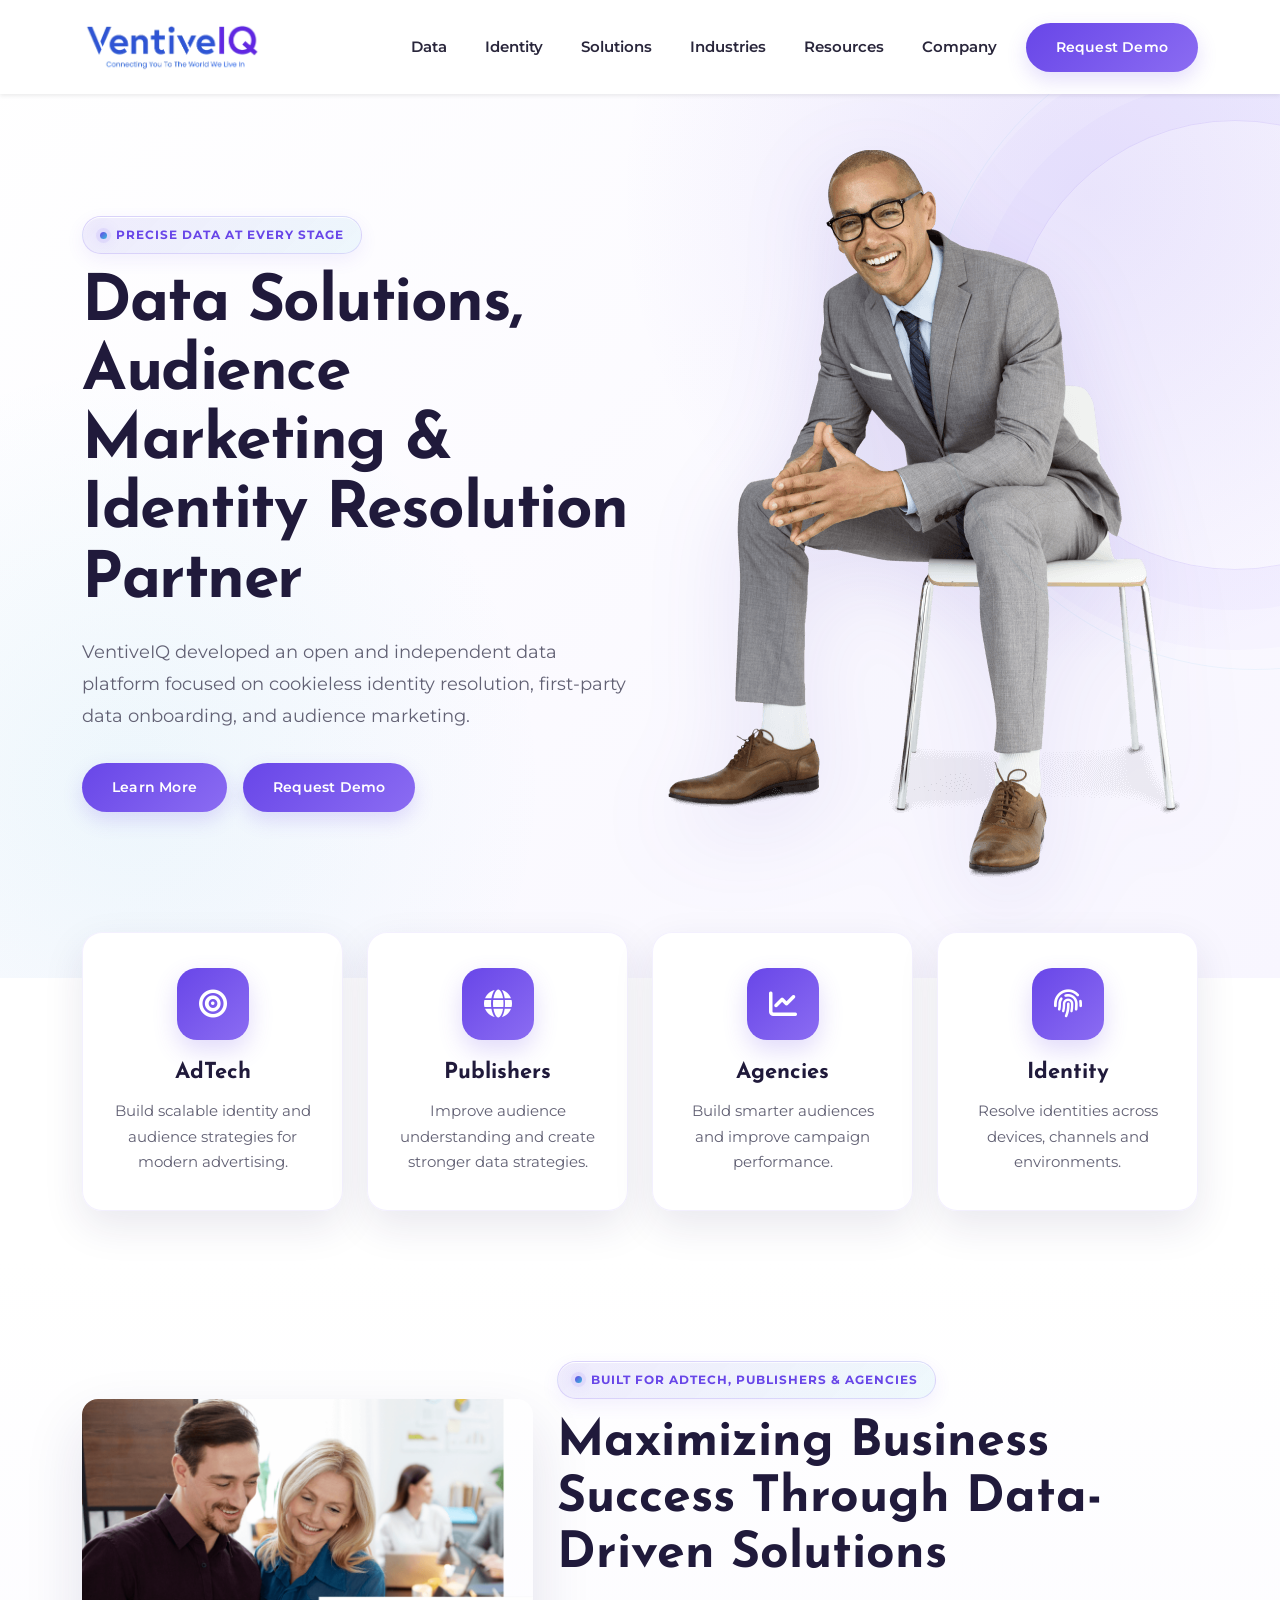
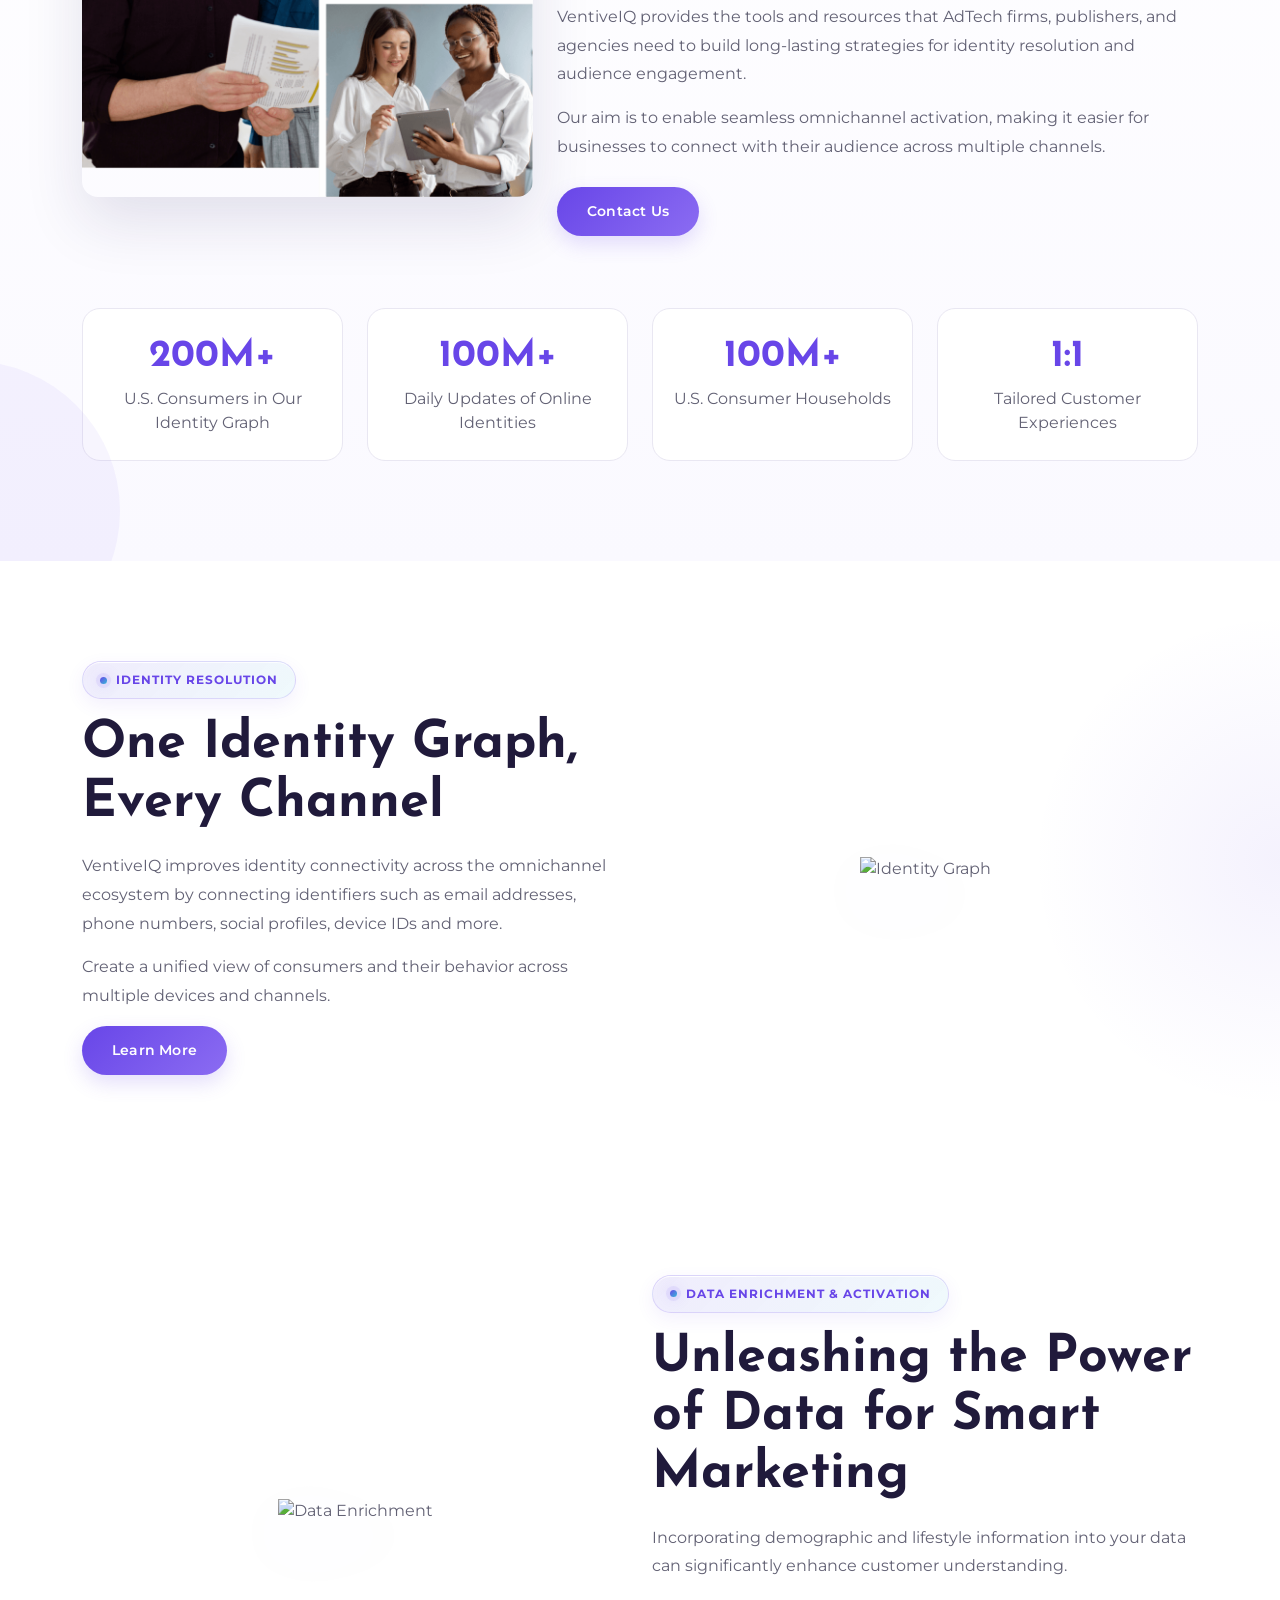
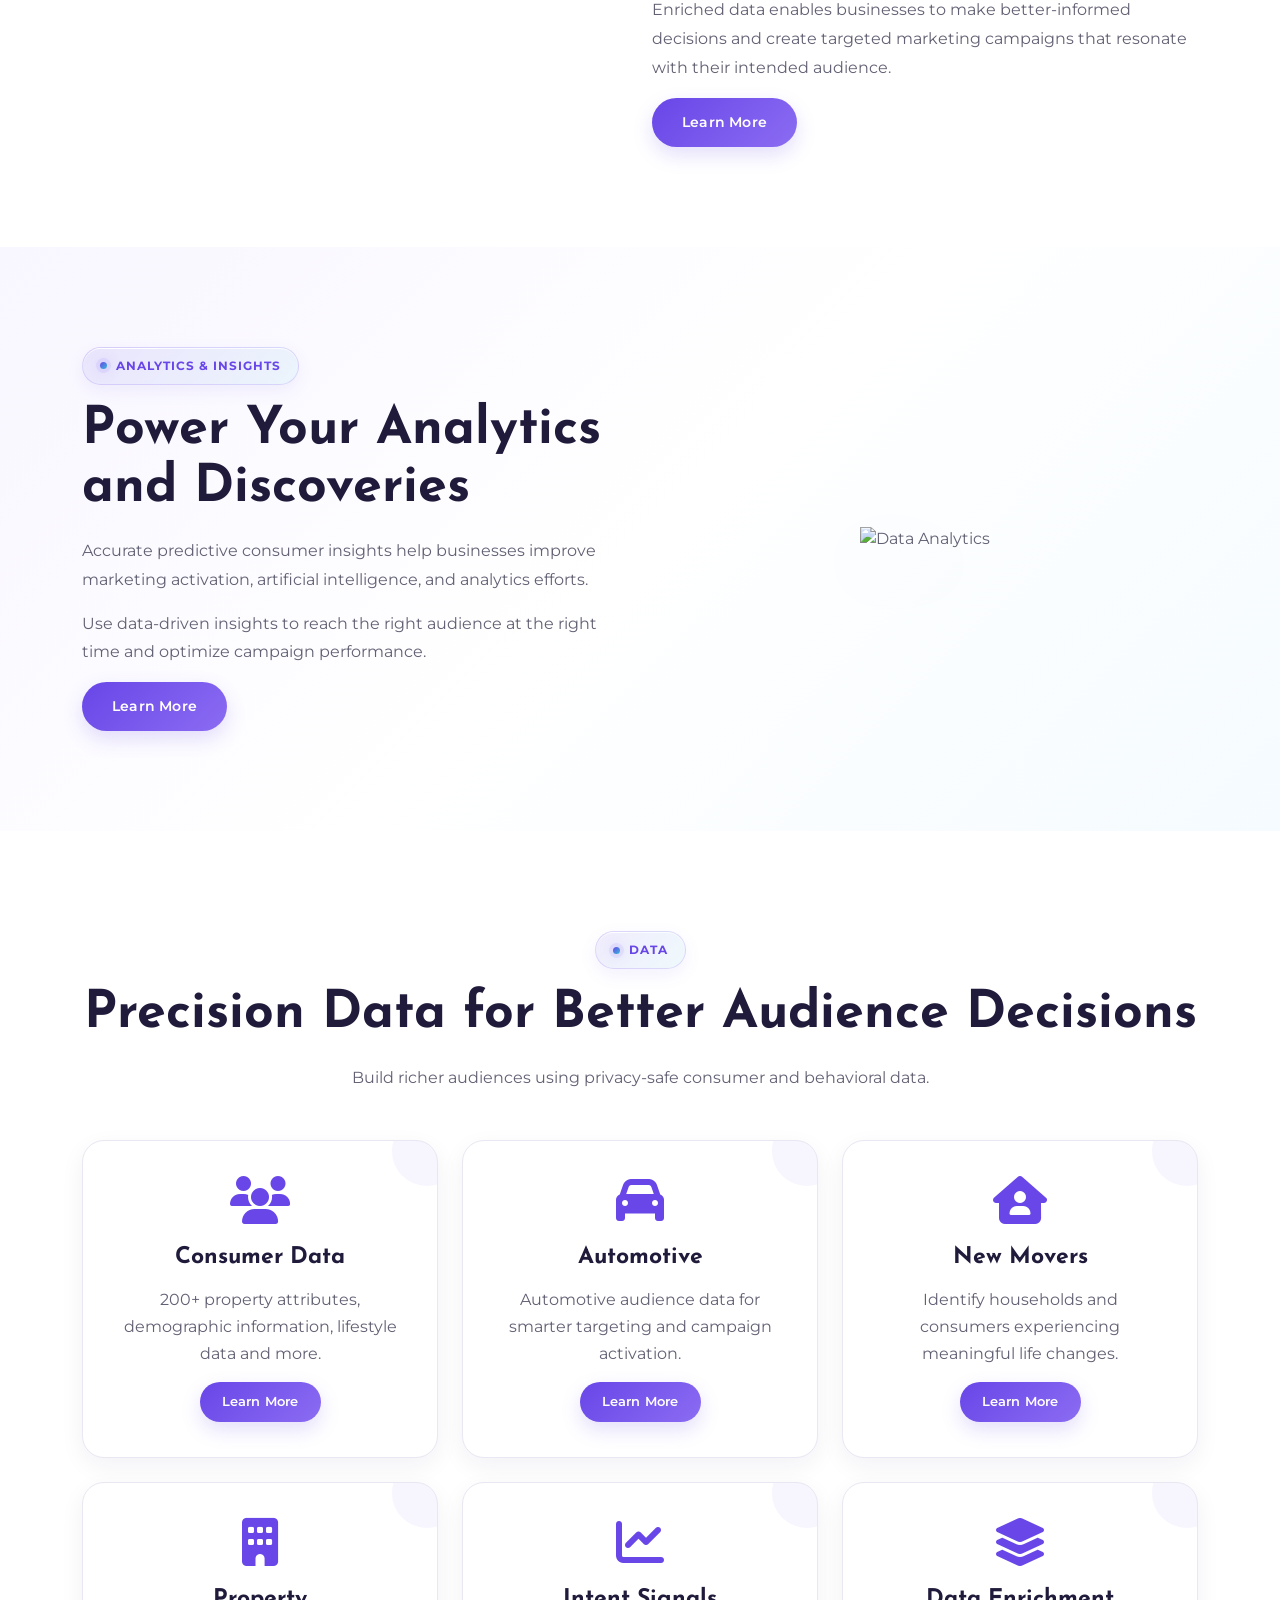
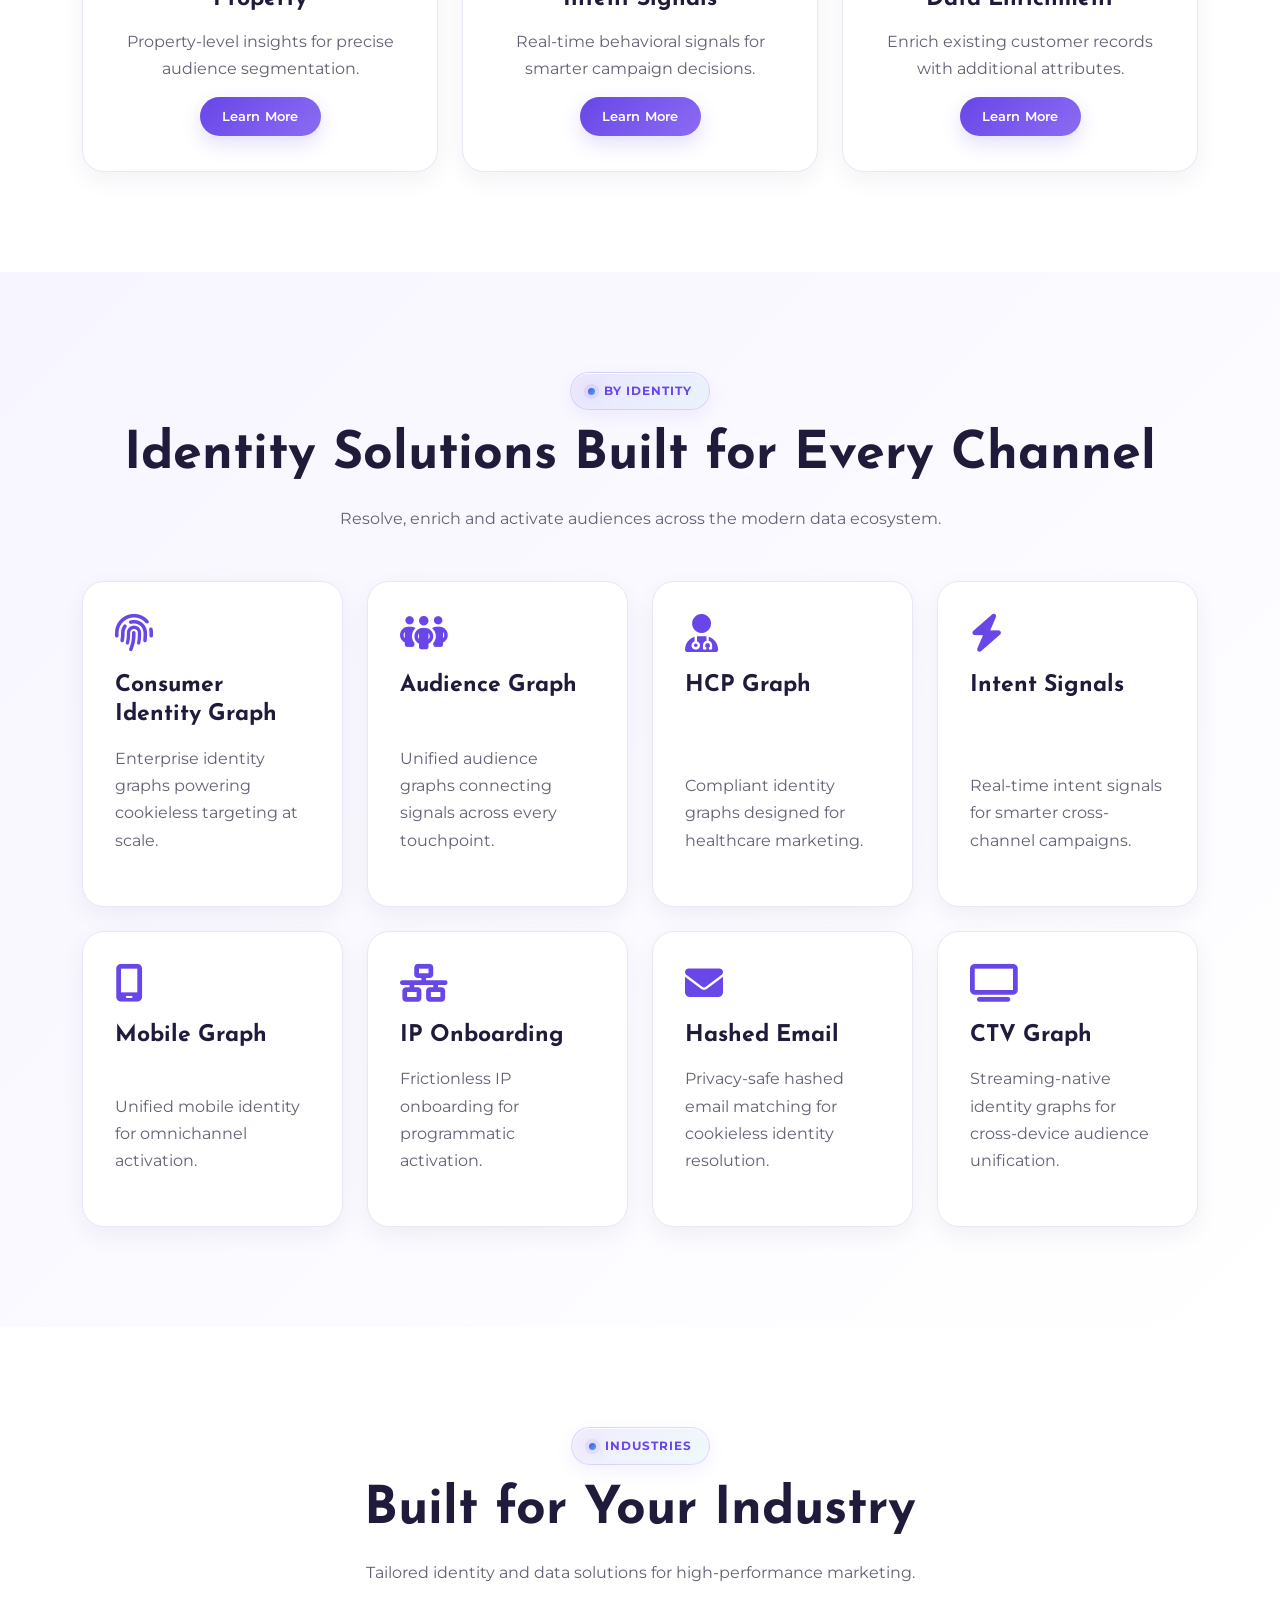
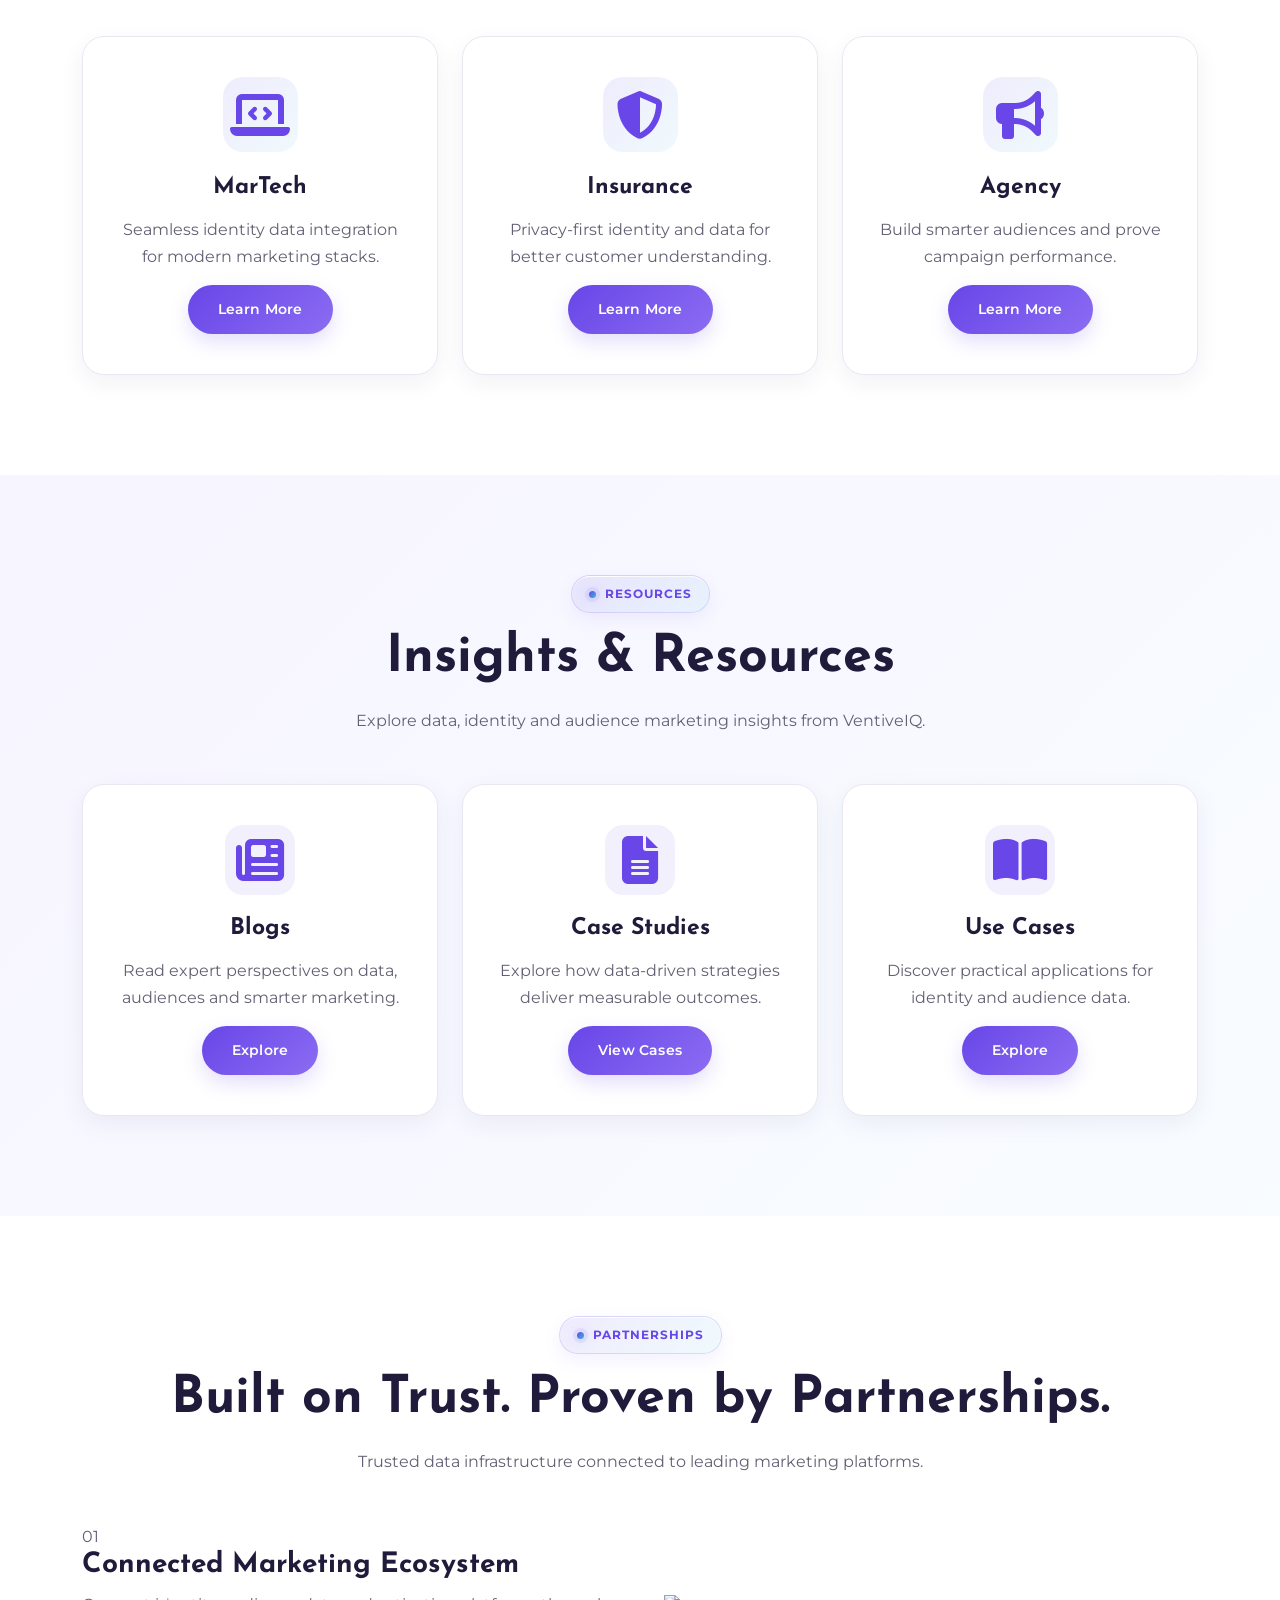
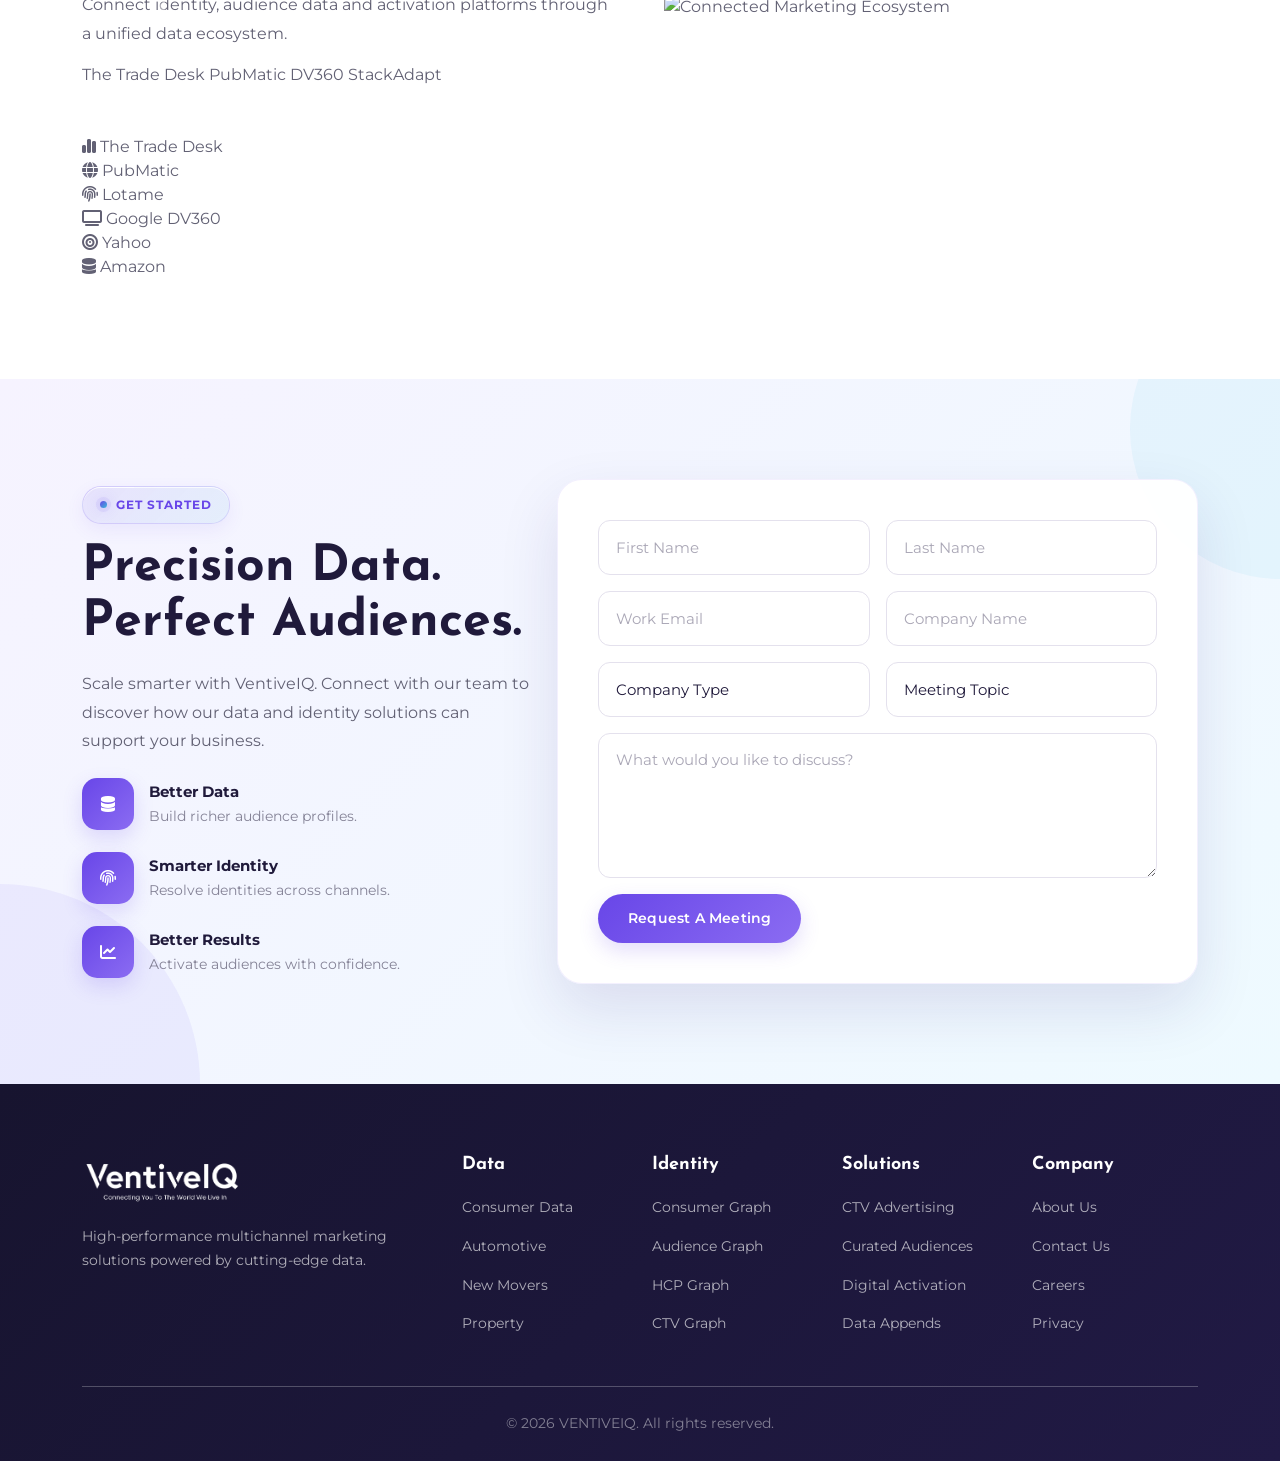
==== commit ee64e8cf: "Update index.html" ====
--- a/ventiveiq/index.html
+++ b/ventiveiq/index.html
@@ -2,17 +2,28 @@
 <html lang="en">
 
 <head>
+
     <meta charset="UTF-8">
-    <meta name="viewport" content="width=device-width, initial-scale=1.0">
-
-    <title>VentiveIQ — Intelligent Data Solutions</title>
-    <link rel="icon" type="image/png" href="images/favicon.png">
+
+    <meta name="viewport"
+        content="width=device-width, initial-scale=1.0">
+
+    <title>
+        VentiveIQ — Intelligent Data Solutions
+    </title>
+
+    <link rel="icon"
+        type="image/png"
+        href="images/favicon.png">
 
     <!-- Bootstrap -->
-    <link href="https://cdn.jsdelivr.net/npm/bootstrap@5.3.3/dist/css/bootstrap.min.css" rel="stylesheet">
+    <link
+        href="https://cdn.jsdelivr.net/npm/bootstrap@5.3.3/dist/css/bootstrap.min.css"
+        rel="stylesheet">
 
     <!-- Font Awesome -->
-    <link rel="stylesheet"
+    <link
+        rel="stylesheet"
         href="https://cdnjs.cloudflare.com/ajax/libs/font-awesome/6.5.1/css/all.min.css">
 
     <!-- Google Fonts -->
@@ -21,27 +32,37 @@
         rel="stylesheet">
 
     <!-- AOS -->
-    <link href="https://unpkg.com/aos@2.3.4/dist/aos.css" rel="stylesheet">
+    <link
+        href="https://unpkg.com/aos@2.3.4/dist/aos.css"
+        rel="stylesheet">
 
     <!-- Custom CSS -->
-    <link rel="stylesheet" href="css/style.css">
+    <link rel="stylesheet"
+        href="css/style.css">
+
 </head>
 
+
 <body>
 
-    <!-- ==========================
+
+    <!-- =====================================================
          NAVBAR
-    ========================== -->
+    ====================================================== -->
 
     <nav class="navbar navbar-expand-lg navbar-light bg-white shadow-sm fixed-top">
 
         <div class="container">
 
-            <a class="navbar-brand" href="#home">
+            <a class="navbar-brand"
+                href="#home">
+
                 <img src="images/logo.png"
                     alt="VentiveIQ"
                     class="logo-img">
+
             </a>
+
 
             <button class="navbar-toggler"
                 type="button"
@@ -52,51 +73,94 @@
 
             </button>
 
-            <div class="collapse navbar-collapse" id="navbarNav">
+
+            <div class="collapse navbar-collapse"
+                id="navbarNav">
 
                 <ul class="navbar-nav ms-auto align-items-lg-center">
 
+
                     <li class="nav-item">
-                        <a class="nav-link" href="#data">
+
+                        <a class="nav-link"
+                            href="#data">
+
                             Data
+
                         </a>
+
                     </li>
 
+
                     <li class="nav-item">
-                        <a class="nav-link" href="#identity">
+
+                        <a class="nav-link"
+                            href="#identity">
+
                             Identity
+
                         </a>
+
                     </li>
 
+
                     <li class="nav-item">
-                        <a class="nav-link" href="#solutions">
+
+                        <a class="nav-link"
+                            href="#solutions">
+
                             Solutions
+
                         </a>
+
                     </li>
 
+
                     <li class="nav-item">
-                        <a class="nav-link" href="#industries">
+
+                        <a class="nav-link"
+                            href="#industries">
+
                             Industries
+
                         </a>
+
                     </li>
 
+
                     <li class="nav-item">
-                        <a class="nav-link" href="#resources">
+
+                        <a class="nav-link"
+                            href="#resources">
+
                             Resources
+
                         </a>
+
                     </li>
 
+
                     <li class="nav-item">
-                        <a class="nav-link" href="#company">
+
+                        <a class="nav-link"
+                            href="#company">
+
                             Company
+
                         </a>
+
                     </li>
 
+
                     <li class="nav-item ms-lg-3">
+
                         <a href="#contact"
                             class="btn btn-success">
+
                             Request Demo
+
                         </a>
+
                     </li>
 
                 </ul>
@@ -108,46 +172,63 @@
     </nav>
 
 
-    <!-- ==========================
+
+    <!-- =====================================================
          HERO
-    ========================== -->
-
-    <section id="home" class="hero-section">
+    ====================================================== -->
+
+    <section id="home"
+        class="hero-section">
 
         <div class="container">
 
             <div class="row align-items-center">
+
 
                 <div class="col-lg-6"
                     data-aos="fade-right">
 
                     <span class="text-success fw-bold">
+
                         Precise Data at Every Stage
+
                     </span>
 
+
                     <h1 class="mt-3">
+
                         Data Solutions,
                         Audience Marketing &
                         Identity Resolution Partner
+
                     </h1>
 
+
                     <p>
+
                         VentiveIQ developed an open and independent
                         data platform focused on cookieless identity
                         resolution, first-party data onboarding,
                         and audience marketing.
+
                     </p>
+
 
                     <div class="d-flex flex-wrap gap-3">
 
                         <a href="#solutions"
                             class="btn btn-success btn-lg">
+
                             Learn More
+
                         </a>
+
 
                         <a href="#contact"
                             class="btn btn-success btn-lg">
+
                             Request Demo
+
                         </a>
 
                     </div>
@@ -171,15 +252,17 @@
     </section>
 
 
-    <!-- ==========================
+
+    <!-- =====================================================
          BUILT FOR ADTECH
-    ========================== -->
+    ====================================================== -->
 
     <section class="why-us">
 
         <div class="container">
 
             <div class="row g-4">
+
 
                 <div class="col-lg-3 col-md-6"
                     data-aos="fade-up">
@@ -187,17 +270,19 @@
                     <div class="why-box">
 
                         <div class="why-icon">
+
                             <i class="fa-solid fa-bullseye"></i>
+
                         </div>
 
-                        <h4>
-                            AdTech
-                        </h4>
+                        <h4>AdTech</h4>
 
                         <p>
+
                             Build scalable identity and
                             audience strategies for modern
                             advertising.
+
                         </p>
 
                     </div>
@@ -212,16 +297,18 @@
                     <div class="why-box">
 
                         <div class="why-icon">
+
                             <i class="fa-solid fa-globe"></i>
+
                         </div>
 
-                        <h4>
-                            Publishers
-                        </h4>
+                        <h4>Publishers</h4>
 
                         <p>
+
                             Improve audience understanding
                             and create stronger data strategies.
+
                         </p>
 
                     </div>
@@ -236,16 +323,18 @@
                     <div class="why-box">
 
                         <div class="why-icon">
+
                             <i class="fa-solid fa-chart-line"></i>
+
                         </div>
 
-                        <h4>
-                            Agencies
-                        </h4>
+                        <h4>Agencies</h4>
 
                         <p>
+
                             Build smarter audiences and
                             improve campaign performance.
+
                         </p>
 
                     </div>
@@ -260,16 +349,18 @@
                     <div class="why-box">
 
                         <div class="why-icon">
+
                             <i class="fa-solid fa-fingerprint"></i>
+
                         </div>
 
-                        <h4>
-                            Identity
-                        </h4>
+                        <h4>Identity</h4>
 
                         <p>
+
                             Resolve identities across devices,
                             channels and environments.
+
                         </p>
 
                     </div>
@@ -283,15 +374,17 @@
     </section>
 
 
-    <!-- ==========================
-         BUILT FOR SECTION
-    ========================== -->
+
+    <!-- =====================================================
+         COMPANY
+    ====================================================== -->
 
     <section id="company">
 
         <div class="container">
 
             <div class="row align-items-center">
+
 
                 <div class="col-lg-5"
                     data-aos="fade-right">
@@ -307,31 +400,45 @@
                     data-aos="fade-left">
 
                     <span class="text-success fw-bold">
+
                         BUILT FOR ADTECH, PUBLISHERS & AGENCIES
+
                     </span>
 
+
                     <h2 class="mt-3">
+
                         Maximizing Business Success
                         Through Data-Driven Solutions
+
                     </h2>
 
+
                     <p>
+
                         VentiveIQ provides the tools and resources
                         that AdTech firms, publishers, and agencies
                         need to build long-lasting strategies for
                         identity resolution and audience engagement.
+
                     </p>
 
+
                     <p>
+
                         Our aim is to enable seamless omnichannel
                         activation, making it easier for businesses
                         to connect with their audience across
                         multiple channels.
+
                     </p>
+
 
                     <a href="#contact"
                         class="btn btn-success">
+
                         Contact Us
+
                     </a>
 
                 </div>
@@ -339,9 +446,11 @@
             </div>
 
 
-            <!-- Stats -->
+
+            <!-- STATS -->
 
             <div class="row mt-5 g-4">
+
 
                 <div class="col-lg-3 col-md-6">
 
@@ -409,9 +518,10 @@
     </section>
 
 
-    <!-- ==========================
+
+    <!-- =====================================================
          IDENTITY GRAPH
-    ========================== -->
+    ====================================================== -->
 
     <section id="identity"
         class="courses-section">
@@ -420,35 +530,50 @@
 
             <div class="row align-items-center">
 
+
                 <div class="col-lg-6"
                     data-aos="fade-right">
 
                     <span class="text-success fw-bold">
+
                         IDENTITY RESOLUTION
+
                     </span>
 
+
                     <h2 class="mt-3">
+
                         One Identity Graph,
                         Every Channel
+
                     </h2>
 
+
                     <p>
+
                         VentiveIQ improves identity connectivity
                         across the omnichannel ecosystem by
                         connecting identifiers such as email
                         addresses, phone numbers, social profiles,
                         device IDs and more.
+
                     </p>
 
+
                     <p>
+
                         Create a unified view of consumers and
                         their behavior across multiple devices
                         and channels.
+
                     </p>
+
 
                     <a href="#contact"
                         class="btn btn-success">
+
                         Learn More
+
                     </a>
 
                 </div>
@@ -470,15 +595,17 @@
     </section>
 
 
-    <!-- ==========================
+
+    <!-- =====================================================
          DATA ENRICHMENT
-    ========================== -->
+    ====================================================== -->
 
     <section id="solutions">
 
         <div class="container">
 
             <div class="row align-items-center">
+
 
                 <div class="col-lg-6 text-center order-lg-1"
                     data-aos="fade-right">
@@ -494,30 +621,44 @@
                     data-aos="fade-left">
 
                     <span class="text-success fw-bold">
+
                         DATA ENRICHMENT & ACTIVATION
+
                     </span>
 
+
                     <h2 class="mt-3">
+
                         Unleashing the Power
                         of Data for Smart Marketing
+
                     </h2>
 
+
                     <p>
+
                         Incorporating demographic and lifestyle
                         information into your data can significantly
                         enhance customer understanding.
+
                     </p>
 
+
                     <p>
+
                         Enriched data enables businesses to make
                         better-informed decisions and create
                         targeted marketing campaigns that resonate
                         with their intended audience.
+
                     </p>
+
 
                     <a href="#data"
                         class="btn btn-success">
+
                         Learn More
+
                     </a>
 
                 </div>
@@ -529,44 +670,60 @@
     </section>
 
 
-    <!-- ==========================
+
+    <!-- =====================================================
          ANALYTICS
-    ========================== -->
+    ====================================================== -->
 
     <section class="courses-section">
 
         <div class="container">
 
             <div class="row align-items-center">
+
 
                 <div class="col-lg-6"
                     data-aos="fade-right">
 
                     <span class="text-success fw-bold">
+
                         ANALYTICS & INSIGHTS
+
                     </span>
 
+
                     <h2 class="mt-3">
+
                         Power Your Analytics
                         and Discoveries
+
                     </h2>
 
+
                     <p>
+
                         Accurate predictive consumer insights
                         help businesses improve marketing
                         activation, artificial intelligence,
                         and analytics efforts.
+
                     </p>
 
+
                     <p>
+
                         Use data-driven insights to reach the
                         right audience at the right time and
                         optimize campaign performance.
+
                     </p>
+
 
                     <a href="#contact"
                         class="btn btn-success">
+
                         Learn More
+
                     </a>
 
                 </div>
@@ -588,36 +745,48 @@
     </section>
 
 
-    <!-- ==========================
+
+    <!-- =====================================================
          DATA
-    ========================== -->
+    ====================================================== -->
 
     <section id="data">
 
         <div class="container">
+
 
             <div class="text-center mb-5"
                 data-aos="fade-up">
 
                 <span class="text-success fw-bold">
+
                     DATA
+
                 </span>
 
+
                 <h2 class="mt-3">
+
                     Precision Data for
                     Better Audience Decisions
+
                 </h2>
 
+
                 <p>
+
                     Build richer audiences using privacy-safe
                     consumer and behavioral data.
+
                 </p>
 
             </div>
 
 
+
             <div class="row g-4">
 
+
                 <div class="col-lg-4 col-md-6">
 
                     <div class="card h-100">
@@ -626,19 +795,21 @@
 
                             <i class="fa-solid fa-users fa-3x"></i>
 
-                            <h5>
-                                Consumer Data
-                            </h5>
+                            <h5>Consumer Data</h5>
 
                             <p>
+
                                 200+ property attributes,
                                 demographic information,
                                 lifestyle data and more.
+
                             </p>
 
                             <a href="#contact"
                                 class="btn btn-success">
+
                                 Learn More
+
                             </a>
 
                         </div>
@@ -656,19 +827,21 @@
 
                             <i class="fa-solid fa-car fa-3x"></i>
 
-                            <h5>
-                                Automotive
-                            </h5>
+                            <h5>Automotive</h5>
 
                             <p>
+
                                 Automotive audience data
                                 for smarter targeting and
                                 campaign activation.
+
                             </p>
 
                             <a href="#contact"
                                 class="btn btn-success">
+
                                 Learn More
+
                             </a>
 
                         </div>
@@ -686,19 +859,21 @@
 
                             <i class="fa-solid fa-house-user fa-3x"></i>
 
-                            <h5>
-                                New Movers
-                            </h5>
+                            <h5>New Movers</h5>
 
                             <p>
+
                                 Identify households and
                                 consumers experiencing
                                 meaningful life changes.
+
                             </p>
 
                             <a href="#contact"
                                 class="btn btn-success">
+
                                 Learn More
+
                             </a>
 
                         </div>
@@ -716,18 +891,20 @@
 
                             <i class="fa-solid fa-building fa-3x"></i>
 
-                            <h5>
-                                Property
-                            </h5>
+                            <h5>Property</h5>
 
                             <p>
+
                                 Property-level insights for
                                 precise audience segmentation.
+
                             </p>
 
                             <a href="#contact"
                                 class="btn btn-success">
+
                                 Learn More
+
                             </a>
 
                         </div>
@@ -745,18 +922,20 @@
 
                             <i class="fa-solid fa-chart-line fa-3x"></i>
 
-                            <h5>
-                                Intent Signals
-                            </h5>
+                            <h5>Intent Signals</h5>
 
                             <p>
+
                                 Real-time behavioral signals
                                 for smarter campaign decisions.
+
                             </p>
 
                             <a href="#contact"
                                 class="btn btn-success">
+
                                 Learn More
+
                             </a>
 
                         </div>
@@ -774,18 +953,20 @@
 
                             <i class="fa-solid fa-layer-group fa-3x"></i>
 
-                            <h5>
-                                Data Enrichment
-                            </h5>
+                            <h5>Data Enrichment</h5>
 
                             <p>
+
                                 Enrich existing customer records
                                 with additional attributes.
+
                             </p>
 
                             <a href="#contact"
                                 class="btn btn-success">
+
                                 Learn More
+
                             </a>
 
                         </div>
@@ -801,35 +982,47 @@
     </section>
 
 
-    <!-- ==========================
+
+    <!-- =====================================================
          BY IDENTITY
-    ========================== -->
+    ====================================================== -->
 
     <section id="identity-products"
         class="courses-section">
 
         <div class="container">
 
+
             <div class="text-center mb-5">
 
                 <span class="text-success fw-bold">
+
                     BY IDENTITY
+
                 </span>
 
+
                 <h2 class="mt-3">
+
                     Identity Solutions
                     Built for Every Channel
+
                 </h2>
 
+
                 <p>
+
                     Resolve, enrich and activate audiences
                     across the modern data ecosystem.
+
                 </p>
 
             </div>
 
 
+
             <div class="row g-4">
+
 
                 <div class="col-lg-3 col-md-6">
 
@@ -998,34 +1191,46 @@
     </section>
 
 
-    <!-- ==========================
+
+    <!-- =====================================================
          INDUSTRIES
-    ========================== -->
+    ====================================================== -->
 
     <section id="industries">
 
         <div class="container">
 
+
             <div class="text-center mb-5">
 
                 <span class="text-success fw-bold">
+
                     INDUSTRIES
+
                 </span>
 
+
                 <h2 class="mt-3">
+
                     Built for Your Industry
+
                 </h2>
 
+
                 <p>
+
                     Tailored identity and data solutions
                     for high-performance marketing.
+
                 </p>
 
             </div>
 
 
+
             <div class="row g-4">
 
+
                 <div class="col-lg-4 col-md-6">
 
                     <div class="card h-100">
@@ -1034,18 +1239,20 @@
 
                             <i class="fa-solid fa-laptop-code fa-3x"></i>
 
-                            <h5>
-                                MarTech
-                            </h5>
+                            <h5>MarTech</h5>
 
                             <p>
+
                                 Seamless identity data integration
                                 for modern marketing stacks.
+
                             </p>
 
                             <a href="#contact"
                                 class="btn btn-success">
+
                                 Learn More
+
                             </a>
 
                         </div>
@@ -1063,18 +1270,20 @@
 
                             <i class="fa-solid fa-shield-halved fa-3x"></i>
 
-                            <h5>
-                                Insurance
-                            </h5>
+                            <h5>Insurance</h5>
 
                             <p>
+
                                 Privacy-first identity and data
                                 for better customer understanding.
+
                             </p>
 
                             <a href="#contact"
                                 class="btn btn-success">
+
                                 Learn More
+
                             </a>
 
                         </div>
@@ -1092,18 +1301,20 @@
 
                             <i class="fa-solid fa-bullhorn fa-3x"></i>
 
-                            <h5>
-                                Agency
-                            </h5>
+                            <h5>Agency</h5>
 
                             <p>
+
                                 Build smarter audiences and
                                 prove campaign performance.
+
                             </p>
 
                             <a href="#contact"
                                 class="btn btn-success">
+
                                 Learn More
+
                             </a>
 
                         </div>
@@ -1119,35 +1330,47 @@
     </section>
 
 
-    <!-- ==========================
+
+    <!-- =====================================================
          RESOURCES
-    ========================== -->
+    ====================================================== -->
 
     <section id="resources"
         class="courses-section">
 
         <div class="container">
 
+
             <div class="text-center mb-5">
 
                 <span class="text-success fw-bold">
+
                     RESOURCES
+
                 </span>
 
+
                 <h2 class="mt-3">
+
                     Insights & Resources
+
                 </h2>
 
+
                 <p>
+
                     Explore data, identity and audience
                     marketing insights from VentiveIQ.
+
                 </p>
 
             </div>
 
 
+
             <div class="row g-4">
 
+
                 <div class="col-lg-4">
 
                     <div class="card h-100">
@@ -1156,19 +1379,21 @@
 
                             <i class="fa-solid fa-newspaper fa-3x"></i>
 
-                            <h5>
-                                Blogs
-                            </h5>
+                            <h5>Blogs</h5>
 
                             <p>
+
                                 Read expert perspectives on
                                 data, audiences and smarter
                                 marketing.
+
                             </p>
 
                             <a href="#contact"
                                 class="btn btn-success">
+
                                 Explore
+
                             </a>
 
                         </div>
@@ -1186,18 +1411,20 @@
 
                             <i class="fa-solid fa-file-lines fa-3x"></i>
 
-                            <h5>
-                                Case Studies
-                            </h5>
+                            <h5>Case Studies</h5>
 
                             <p>
+
                                 Explore how data-driven strategies
                                 deliver measurable outcomes.
+
                             </p>
 
                             <a href="#contact"
                                 class="btn btn-success">
+
                                 View Cases
+
                             </a>
 
                         </div>
@@ -1215,18 +1442,20 @@
 
                             <i class="fa-solid fa-book-open fa-3x"></i>
 
-                            <h5>
-                                Use Cases
-                            </h5>
+                            <h5>Use Cases</h5>
 
                             <p>
+
                                 Discover practical applications
                                 for identity and audience data.
+
                             </p>
 
                             <a href="#contact"
                                 class="btn btn-success">
+
                                 Explore
+
                             </a>
 
                         </div>
@@ -1242,121 +1471,411 @@
     </section>
 
 
-    <!-- ==========================
-         PARTNERS
-    ========================== -->
-
-    <section id="partners">
+
+    <!-- =====================================================
+         PARTNERSHIPS — IMAGE CAROUSEL
+    ====================================================== -->
+
+    <section id="partners"
+        class="partnership-section">
 
         <div class="container">
 
-            <div class="text-center mb-5">
+
+            <div class="text-center mb-5"
+                data-aos="fade-up">
 
                 <span class="text-success fw-bold">
+
                     PARTNERSHIPS
+
                 </span>
 
+
                 <h2 class="mt-3">
+
                     Built on Trust.
                     Proven by Partnerships.
+
                 </h2>
 
+
                 <p>
+
                     Trusted data infrastructure connected
                     to leading marketing platforms.
+
                 </p>
 
             </div>
 
 
-            <div class="row g-4 align-items-center text-center">
-
-                <div class="col-lg-3 col-md-4 col-6">
-
-                    <div class="card p-4">
-                        <div class="card-body">
-                            <h5>The Trade Desk</h5>
+
+            <div id="partnershipCarousel"
+                class="carousel slide partnership-carousel"
+                data-bs-ride="carousel"
+                data-bs-interval="5000">
+
+
+                <!-- INDICATORS -->
+
+                <div class="carousel-indicators">
+
+                    <button type="button"
+                        data-bs-target="#partnershipCarousel"
+                        data-bs-slide-to="0"
+                        class="active"
+                        aria-current="true">
+                    </button>
+
+                    <button type="button"
+                        data-bs-target="#partnershipCarousel"
+                        data-bs-slide-to="1">
+                    </button>
+
+                    <button type="button"
+                        data-bs-target="#partnershipCarousel"
+                        data-bs-slide-to="2">
+                    </button>
+
+                </div>
+
+
+
+                <!-- SLIDES -->
+
+                <div class="carousel-inner">
+
+
+                    <!-- SLIDE 1 -->
+
+                    <div class="carousel-item active">
+
+                        <div class="partnership-slide">
+
+                            <div class="row align-items-center g-5">
+
+
+                                <div class="col-lg-6">
+
+                                    <div class="partnership-content">
+
+                                        <span class="partnership-number">
+                                            01
+                                        </span>
+
+
+                                        <h3>
+
+                                            Connected Marketing
+                                            Ecosystem
+
+                                        </h3>
+
+
+                                        <p>
+
+                                            Connect identity,
+                                            audience data and
+                                            activation platforms
+                                            through a unified
+                                            data ecosystem.
+
+                                        </p>
+
+
+                                        <div class="partner-tags">
+
+                                            <span>
+                                                The Trade Desk
+                                            </span>
+
+                                            <span>
+                                                PubMatic
+                                            </span>
+
+                                            <span>
+                                                DV360
+                                            </span>
+
+                                            <span>
+                                                StackAdapt
+                                            </span>
+
+                                        </div>
+
+                                    </div>
+
+                                </div>
+
+
+                                <div class="col-lg-6">
+
+                                    <div class="partnership-image">
+
+                                        <img
+                                            src="images/partnership-1.png"
+                                            alt="Connected Marketing Ecosystem">
+
+                                    </div>
+
+                                </div>
+
+                            </div>
+
                         </div>
-                    </div>
-
-                </div>
-
-
-                <div class="col-lg-3 col-md-4 col-6">
-
-                    <div class="card p-4">
-                        <div class="card-body">
-                            <h5>PubMatic</h5>
+
+                    </div>
+
+
+
+                    <!-- SLIDE 2 -->
+
+                    <div class="carousel-item">
+
+                        <div class="partnership-slide">
+
+                            <div class="row align-items-center g-5">
+
+
+                                <div class="col-lg-6">
+
+                                    <div class="partnership-content">
+
+                                        <span class="partnership-number">
+                                            02
+                                        </span>
+
+
+                                        <h3>
+
+                                            Identity & Audience
+                                            Partnerships
+
+                                        </h3>
+
+
+                                        <p>
+
+                                            Build stronger audience
+                                            strategies by connecting
+                                            identity signals across
+                                            the modern advertising
+                                            ecosystem.
+
+                                        </p>
+
+
+                                        <div class="partner-tags">
+
+                                            <span>
+                                                Lotame
+                                            </span>
+
+                                            <span>
+                                                Yahoo
+                                            </span>
+
+                                            <span>
+                                                Amazon
+                                            </span>
+
+                                            <span>
+                                                Publishers
+                                            </span>
+
+                                        </div>
+
+                                    </div>
+
+                                </div>
+
+
+                                <div class="col-lg-6">
+
+                                    <div class="partnership-image">
+
+                                        <img
+                                            src="images/partnership-2.png"
+                                            alt="Identity and Audience Partnerships">
+
+                                    </div>
+
+                                </div>
+
+                            </div>
+
                         </div>
-                    </div>
-
-                </div>
-
-
-                <div class="col-lg-3 col-md-4 col-6">
-
-                    <div class="card p-4">
-                        <div class="card-body">
-                            <h5>Lotame</h5>
+
+                    </div>
+
+
+
+                    <!-- SLIDE 3 -->
+
+                    <div class="carousel-item">
+
+                        <div class="partnership-slide">
+
+                            <div class="row align-items-center g-5">
+
+
+                                <div class="col-lg-6">
+
+                                    <div class="partnership-content">
+
+                                        <span class="partnership-number">
+                                            03
+                                        </span>
+
+
+                                        <h3>
+
+                                            Data Activation
+                                            Network
+
+                                        </h3>
+
+
+                                        <p>
+
+                                            Activate privacy-safe
+                                            consumer data across
+                                            leading media and
+                                            marketing environments.
+
+                                        </p>
+
+
+                                        <div class="partner-tags">
+
+                                            <span>
+                                                Data Partners
+                                            </span>
+
+                                            <span>
+                                                AdTech
+                                            </span>
+
+                                            <span>
+                                                MarTech
+                                            </span>
+
+                                            <span>
+                                                Agencies
+                                            </span>
+
+                                        </div>
+
+                                    </div>
+
+                                </div>
+
+
+                                <div class="col-lg-6">
+
+                                    <div class="partnership-image">
+
+                                        <img
+                                            src="images/partnership-3.png"
+                                            alt="Data Activation Network">
+
+                                    </div>
+
+                                </div>
+
+                            </div>
+
                         </div>
-                    </div>
-
-                </div>
-
-
-                <div class="col-lg-3 col-md-4 col-6">
-
-                    <div class="card p-4">
-                        <div class="card-body">
-                            <h5>Google DV360</h5>
-                        </div>
-                    </div>
-
-                </div>
-
-
-                <div class="col-lg-3 col-md-4 col-6">
-
-                    <div class="card p-4">
-                        <div class="card-body">
-                            <h5>Yahoo</h5>
-                        </div>
-                    </div>
-
-                </div>
-
-
-                <div class="col-lg-3 col-md-4 col-6">
-
-                    <div class="card p-4">
-                        <div class="card-body">
-                            <h5>Amazon</h5>
-                        </div>
-                    </div>
-
-                </div>
-
-
-                <div class="col-lg-3 col-md-4 col-6">
-
-                    <div class="card p-4">
-                        <div class="card-body">
-                            <h5>StackAdapt</h5>
-                        </div>
-                    </div>
-
-                </div>
+
+                    </div>
+
+                </div>
+
+
+
+                <!-- PREVIOUS -->
+
+                <button class="carousel-control-prev"
+                    type="button"
+                    data-bs-target="#partnershipCarousel"
+                    data-bs-slide="prev">
+
+                    <span class="carousel-control-prev-icon"></span>
+
+                    <span class="visually-hidden">
+                        Previous
+                    </span>
+
+                </button>
+
+
+
+                <!-- NEXT -->
+
+                <button class="carousel-control-next"
+                    type="button"
+                    data-bs-target="#partnershipCarousel"
+                    data-bs-slide="next">
+
+                    <span class="carousel-control-next-icon"></span>
+
+                    <span class="visually-hidden">
+                        Next
+                    </span>
+
+                </button>
 
             </div>
 
+
+
+            <!-- PARTNER LOGOS / NAMES -->
+
+            <div class="partner-network mt-5"
+                data-aos="fade-up">
+
+                <div class="partner-network-item">
+                    <i class="fa-solid fa-chart-simple"></i>
+                    The Trade Desk
+                </div>
+
+                <div class="partner-network-item">
+                    <i class="fa-solid fa-globe"></i>
+                    PubMatic
+                </div>
+
+                <div class="partner-network-item">
+                    <i class="fa-solid fa-fingerprint"></i>
+                    Lotame
+                </div>
+
+                <div class="partner-network-item">
+                    <i class="fa-solid fa-tv"></i>
+                    Google DV360
+                </div>
+
+                <div class="partner-network-item">
+                    <i class="fa-solid fa-bullseye"></i>
+                    Yahoo
+                </div>
+
+                <div class="partner-network-item">
+                    <i class="fa-solid fa-database"></i>
+                    Amazon
+                </div>
+
+            </div>
+
         </div>
 
     </section>
 
 
-    <!-- ==========================
-         CONTACT / CTA
-    ========================== -->
+
+    <!-- =====================================================
+         CONTACT
+    ====================================================== -->
 
     <section id="contact"
         class="contact-section">
@@ -1365,38 +1884,53 @@
 
             <div class="row align-items-center">
 
+
                 <div class="col-lg-5">
 
                     <div class="contact-info">
 
+
                         <span class="text-success fw-bold">
+
                             GET STARTED
+
                         </span>
 
+
                         <h2 class="mt-3">
+
                             Precision Data.
                             Perfect Audiences.
+
                         </h2>
 
+
                         <p>
+
                             Scale smarter with VentiveIQ.
                             Connect with our team to discover
                             how our data and identity solutions
                             can support your business.
+
                         </p>
 
+
                         <div class="info-box">
 
                             <i class="fa-solid fa-database"></i>
 
                             <div>
+
                                 <strong>
                                     Better Data
                                 </strong>
 
                                 <p class="mb-0">
+
                                     Build richer audience profiles.
+
                                 </p>
+
                             </div>
 
                         </div>
@@ -1407,13 +1941,17 @@
                             <i class="fa-solid fa-fingerprint"></i>
 
                             <div>
+
                                 <strong>
                                     Smarter Identity
                                 </strong>
 
                                 <p class="mb-0">
+
                                     Resolve identities across channels.
+
                                 </p>
+
                             </div>
 
                         </div>
@@ -1424,13 +1962,17 @@
                             <i class="fa-solid fa-chart-line"></i>
 
                             <div>
+
                                 <strong>
                                     Better Results
                                 </strong>
 
                                 <p class="mb-0">
+
                                     Activate audiences with confidence.
+
                                 </p>
+
                             </div>
 
                         </div>
@@ -1440,6 +1982,7 @@
                 </div>
 
 
+
                 <div class="col-lg-7">
 
                     <div class="contact-card">
@@ -1447,6 +1990,7 @@
                         <form>
 
                             <div class="row g-3">
+
 
                                 <div class="col-md-6">
 
@@ -1589,15 +2133,17 @@
     </section>
 
 
-    <!-- ==========================
+
+    <!-- =====================================================
          FOOTER
-    ========================== -->
+    ====================================================== -->
 
     <footer id="footer">
 
         <div class="container">
 
             <div class="row text-start g-4">
+
 
                 <div class="col-lg-4">
 
@@ -1605,10 +2151,13 @@
                         class="logo-img mb-3"
                         alt="VentiveIQ">
 
+
                     <p>
+
                         High-performance multichannel
                         marketing solutions powered by
                         cutting-edge data.
+
                     </p>
 
                 </div>
@@ -1617,7 +2166,9 @@
                 <div class="col-lg-2 col-md-4">
 
                     <h5 class="text-white">
+
                         Data
+
                     </h5>
 
                     <p>Consumer Data</p>
@@ -1631,7 +2182,9 @@
                 <div class="col-lg-2 col-md-4">
 
                     <h5 class="text-white">
+
                         Identity
+
                     </h5>
 
                     <p>Consumer Graph</p>
@@ -1645,7 +2198,9 @@
                 <div class="col-lg-2 col-md-4">
 
                     <h5 class="text-white">
+
                         Solutions
+
                     </h5>
 
                     <p>CTV Advertising</p>
@@ -1659,7 +2214,9 @@
                 <div class="col-lg-2 col-md-4">
 
                     <h5 class="text-white">
+
                         Company
+
                     </h5>
 
                     <p>About Us</p>
@@ -1678,7 +2235,10 @@
             <div class="text-center">
 
                 <p class="mb-0">
-                    © 2026 VENTIVEIQ. All rights reserved.
+
+                    © 2026 VENTIVEIQ.
+                    All rights reserved.
+
                 </p>
 
             </div>
@@ -1688,29 +2248,41 @@
     </footer>
 
 
-    <!-- ==========================
+
+    <!-- =====================================================
          BOOTSTRAP JS
-    ========================== -->
-
-    <script src="https://cdn.jsdelivr.net/npm/bootstrap@5.3.3/dist/js/bootstrap.bundle.min.js">
+    ====================================================== -->
+
+    <script
+        src="https://cdn.jsdelivr.net/npm/bootstrap@5.3.3/dist/js/bootstrap.bundle.min.js">
     </script>
 
 
-    <!-- AOS -->
-    <script src="https://unpkg.com/aos@2.3.4/dist/aos.js">
+
+    <!-- =====================================================
+         AOS
+    ====================================================== -->
+
+    <script
+        src="https://unpkg.com/aos@2.3.4/dist/aos.js">
     </script>
 
 
     <script>
 
         AOS.init({
+
             duration: 900,
+
             once: true,
+
             offset: 80
+
         });
 
     </script>
 
+
 </body>
 
 </html>
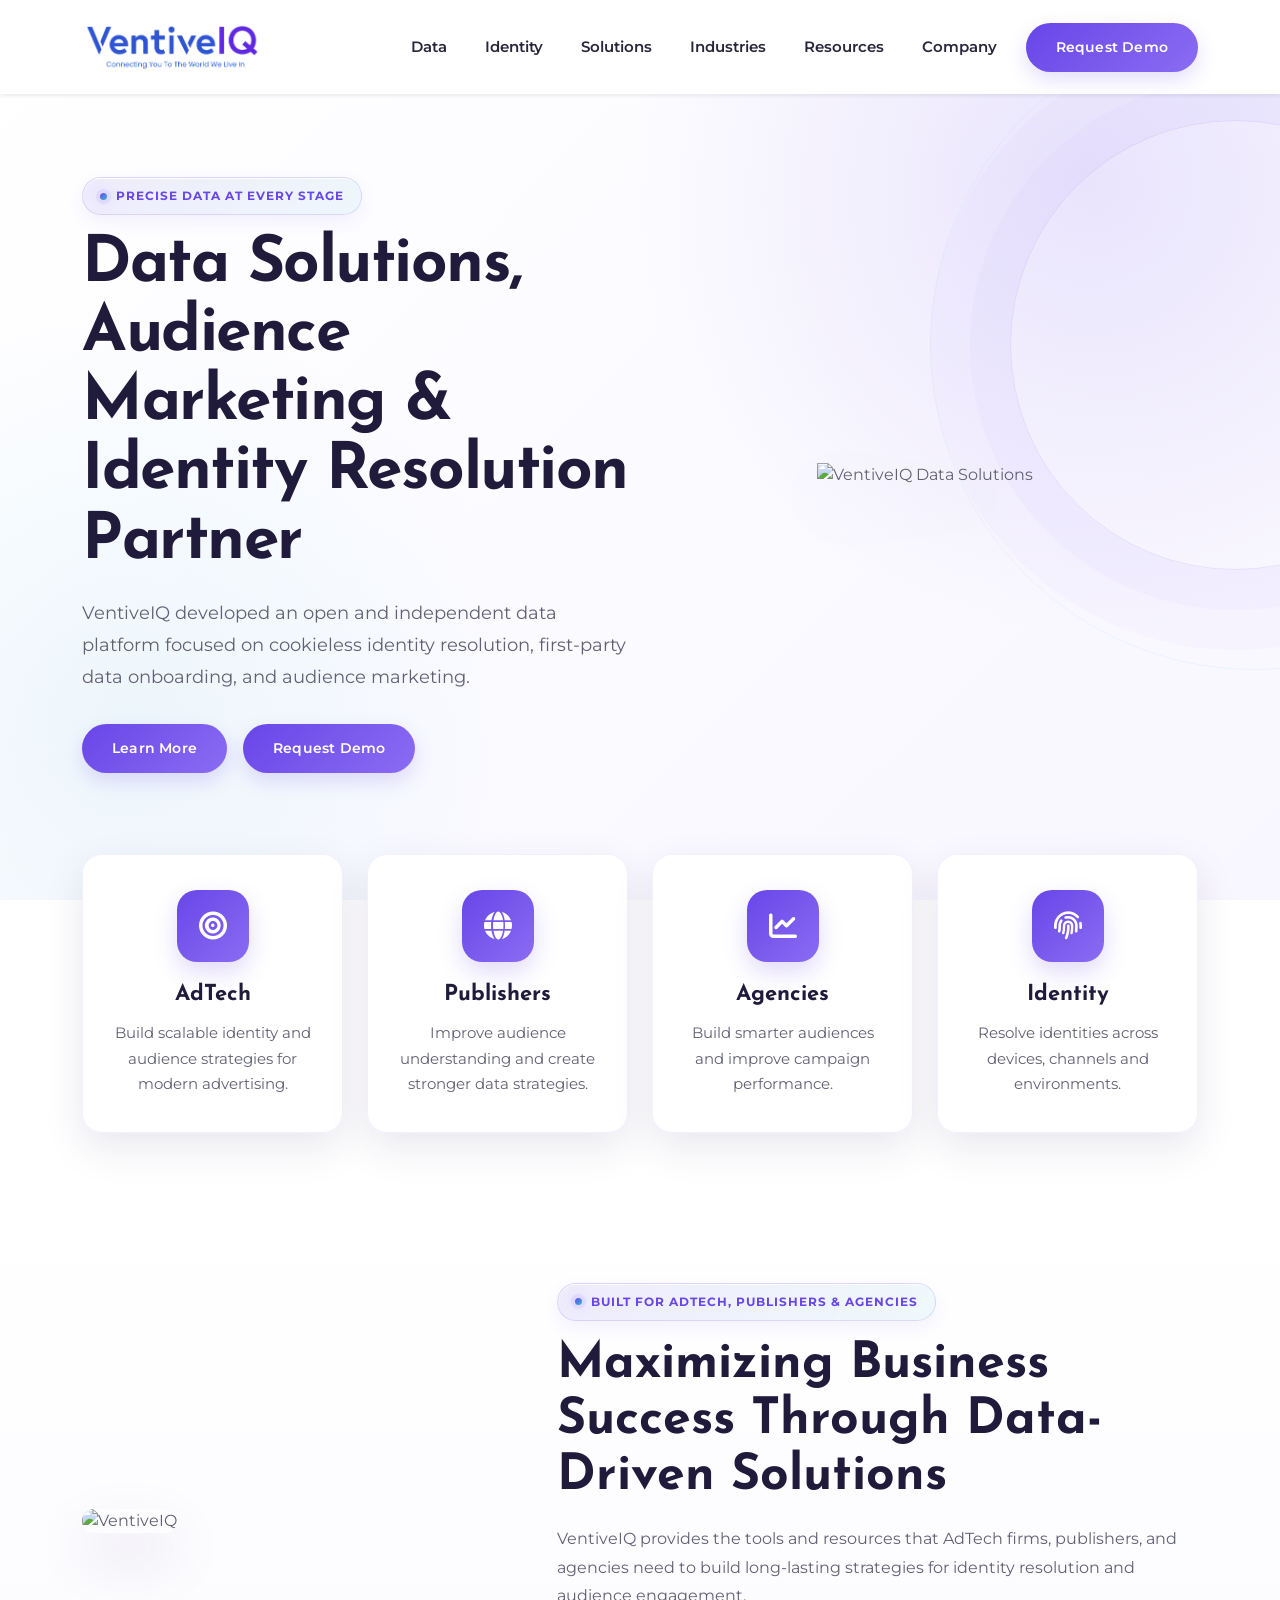
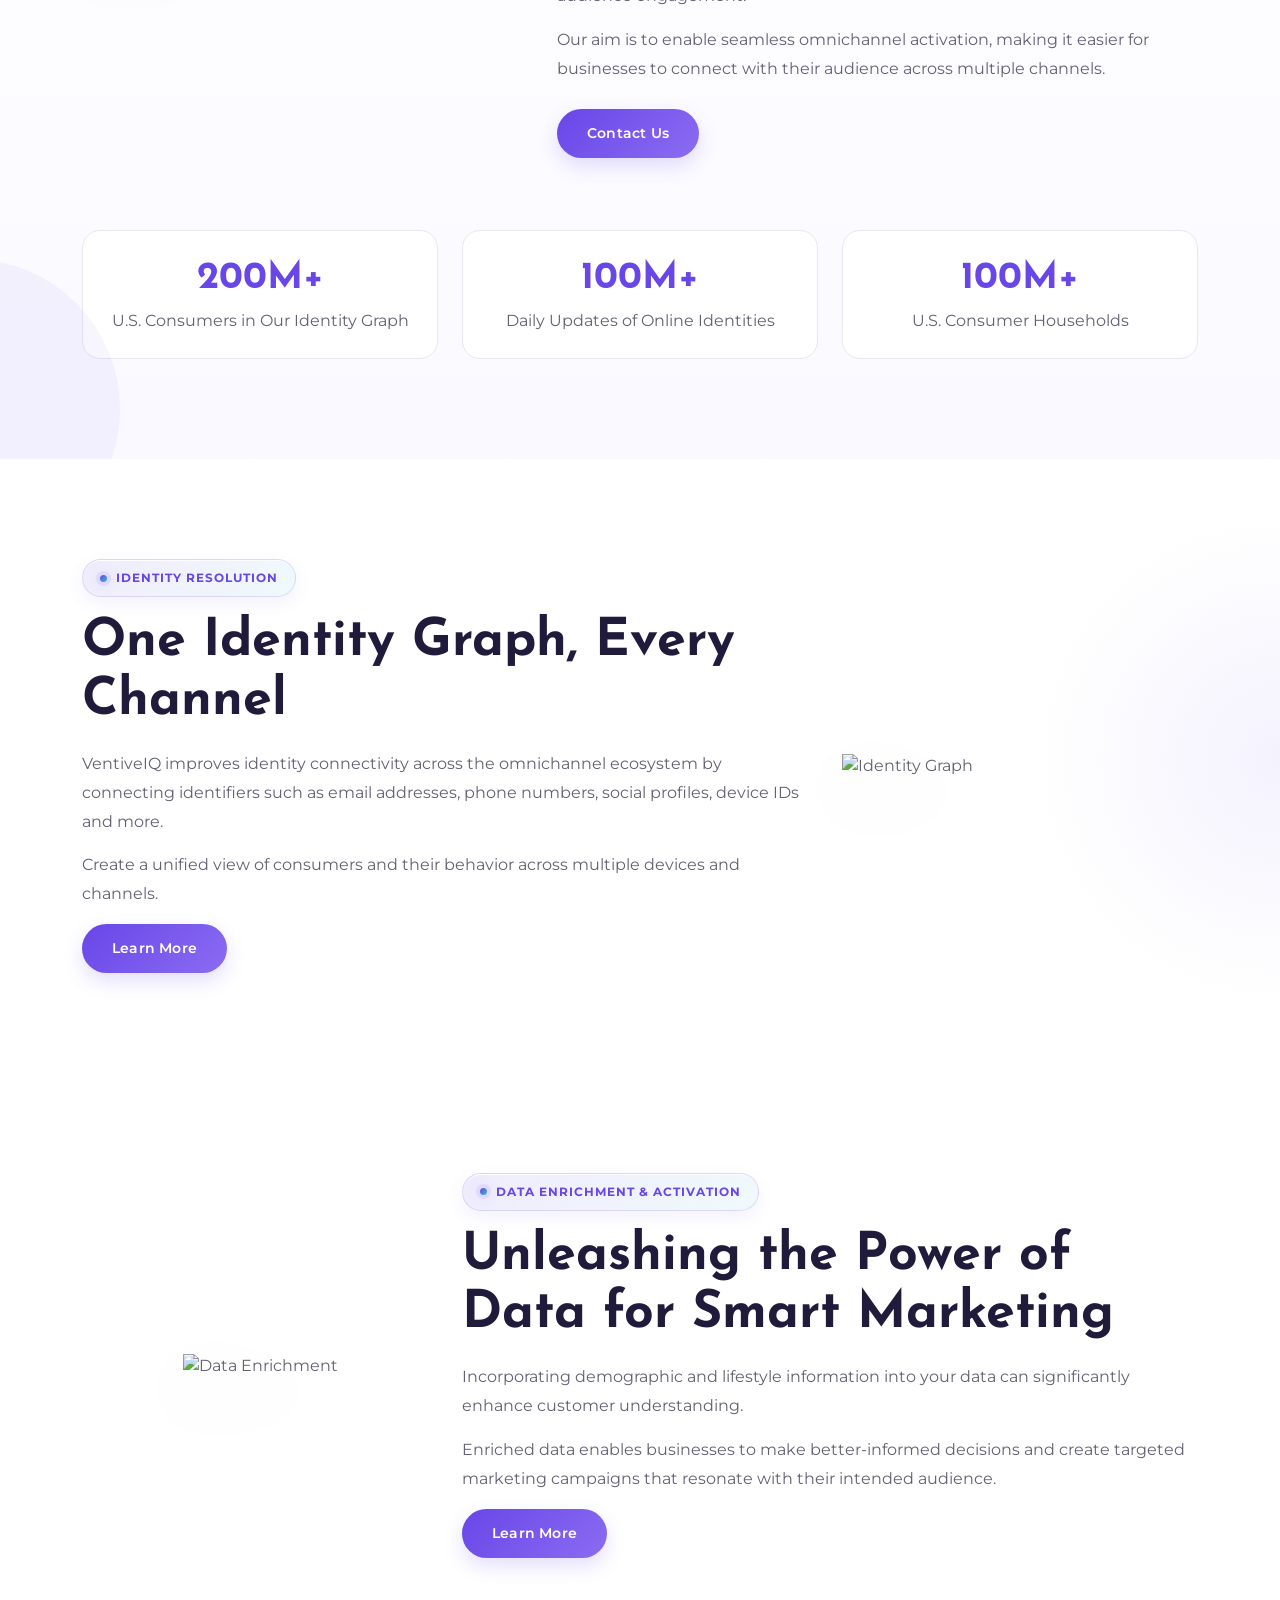
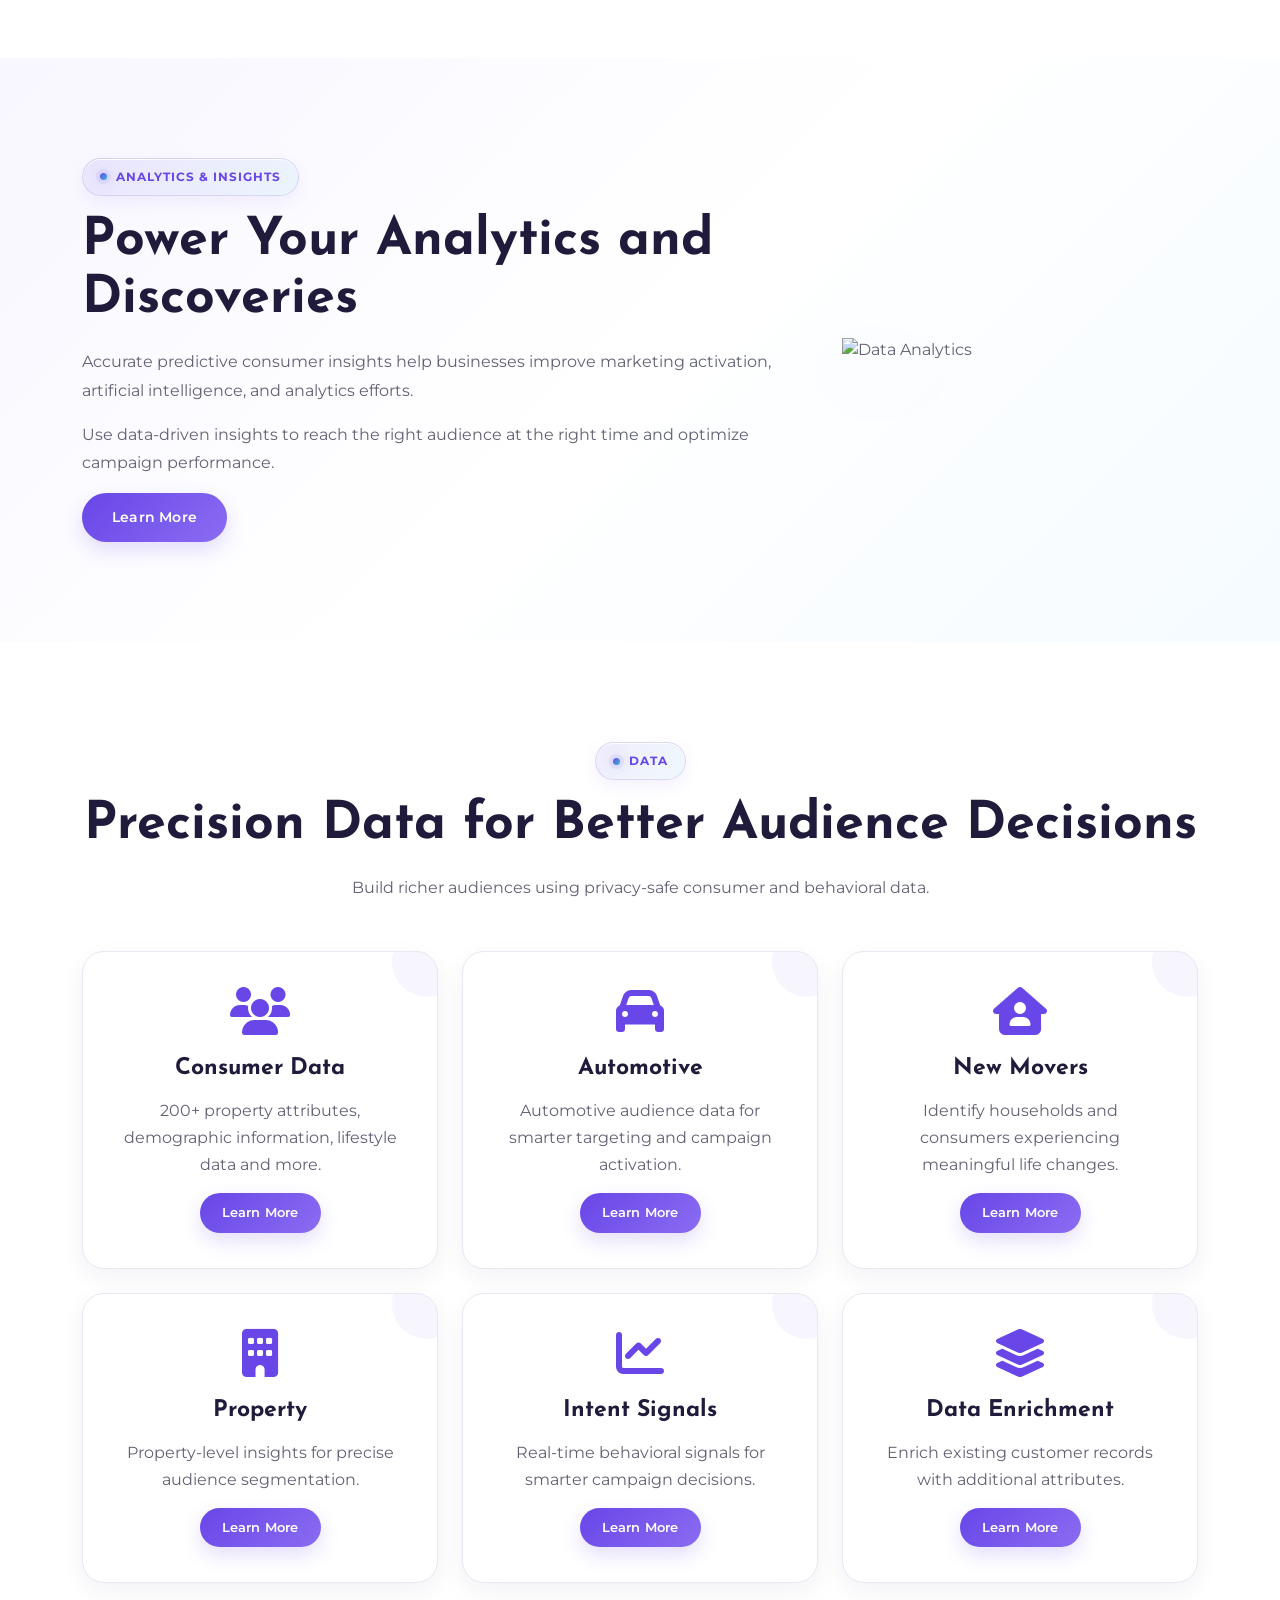
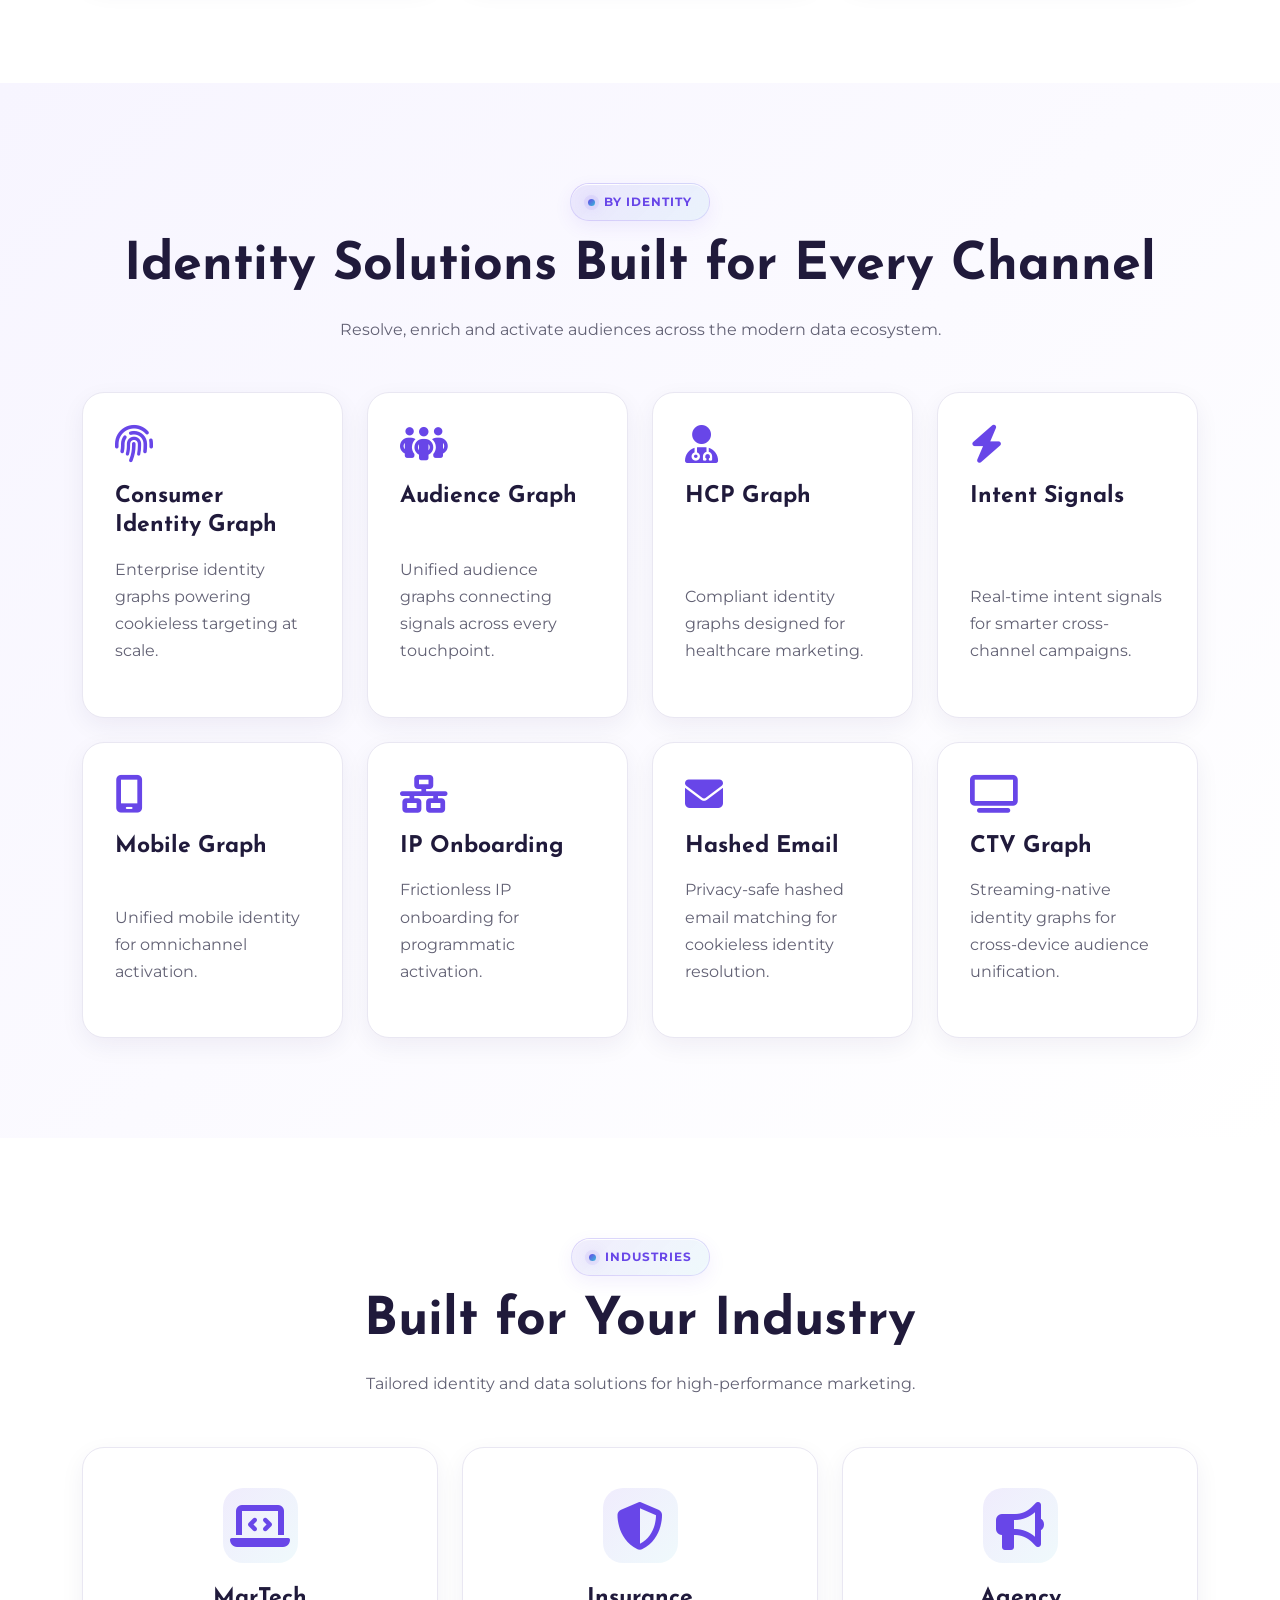
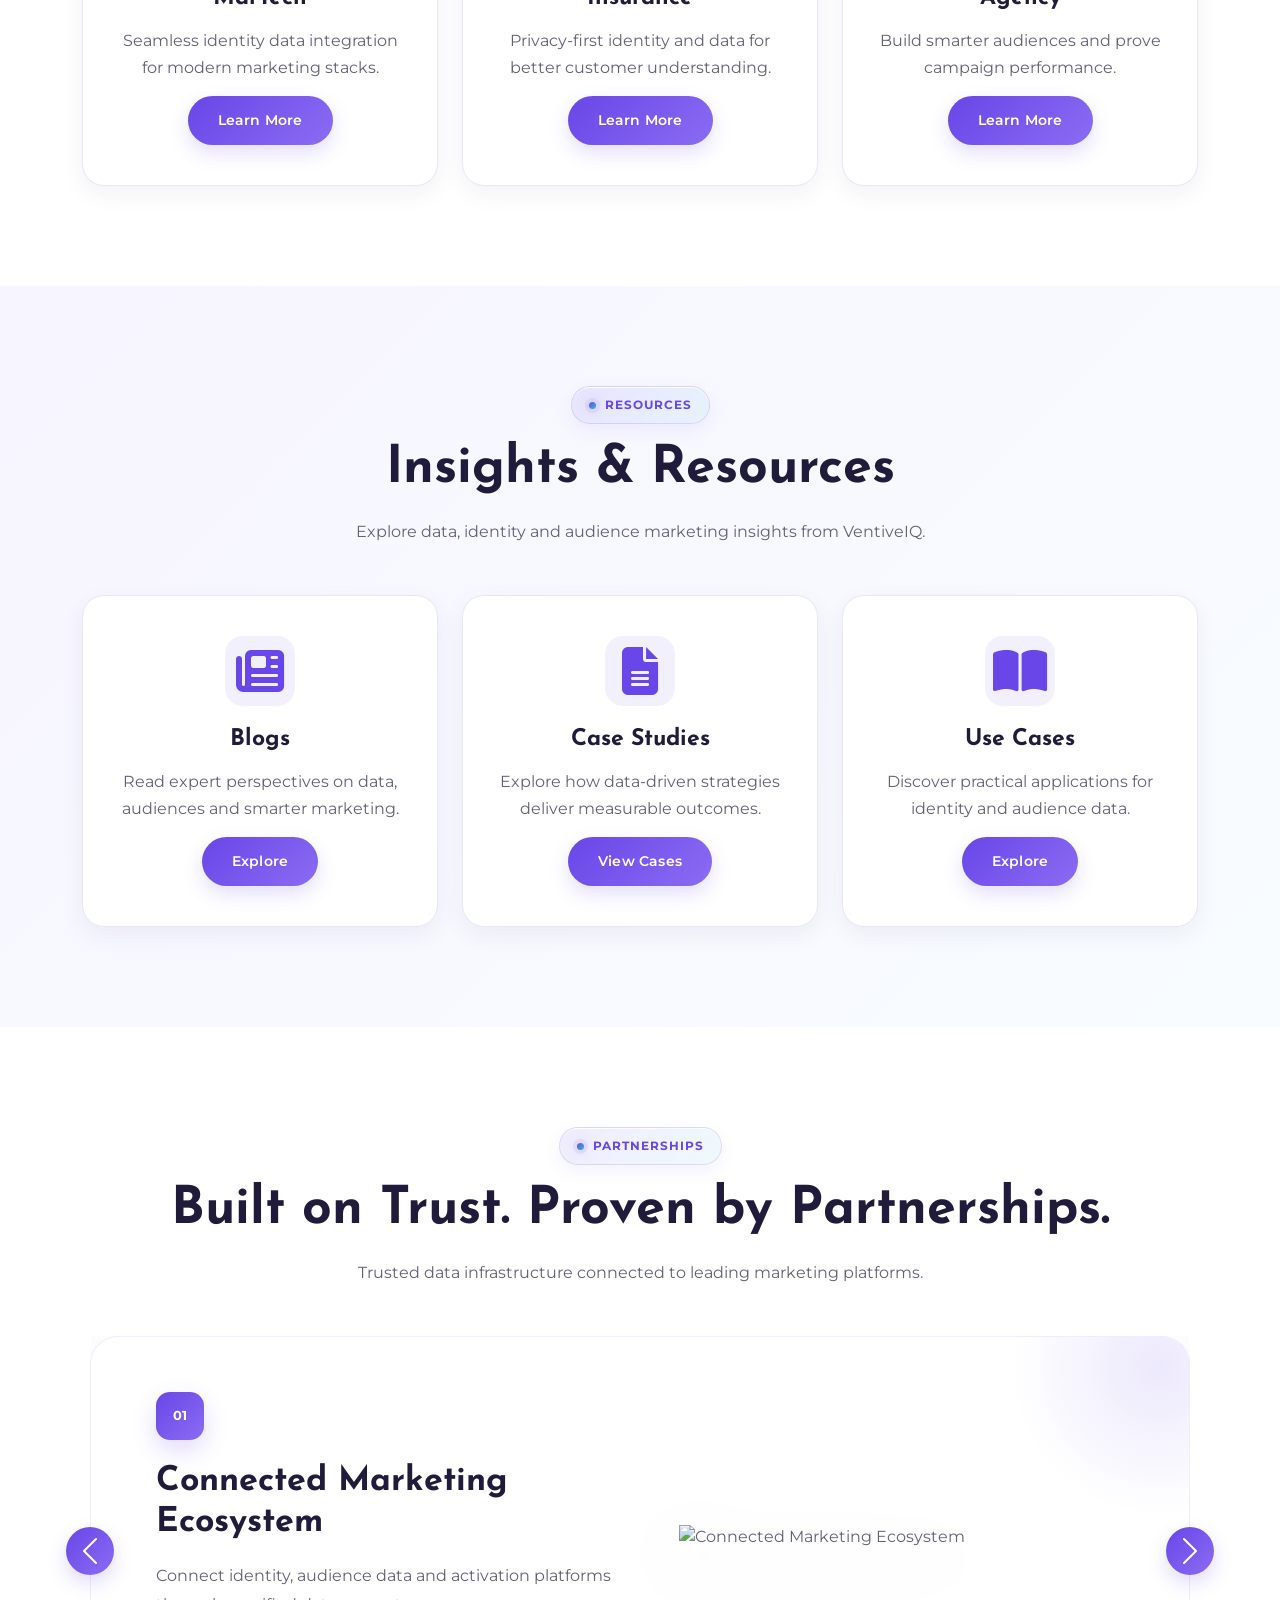
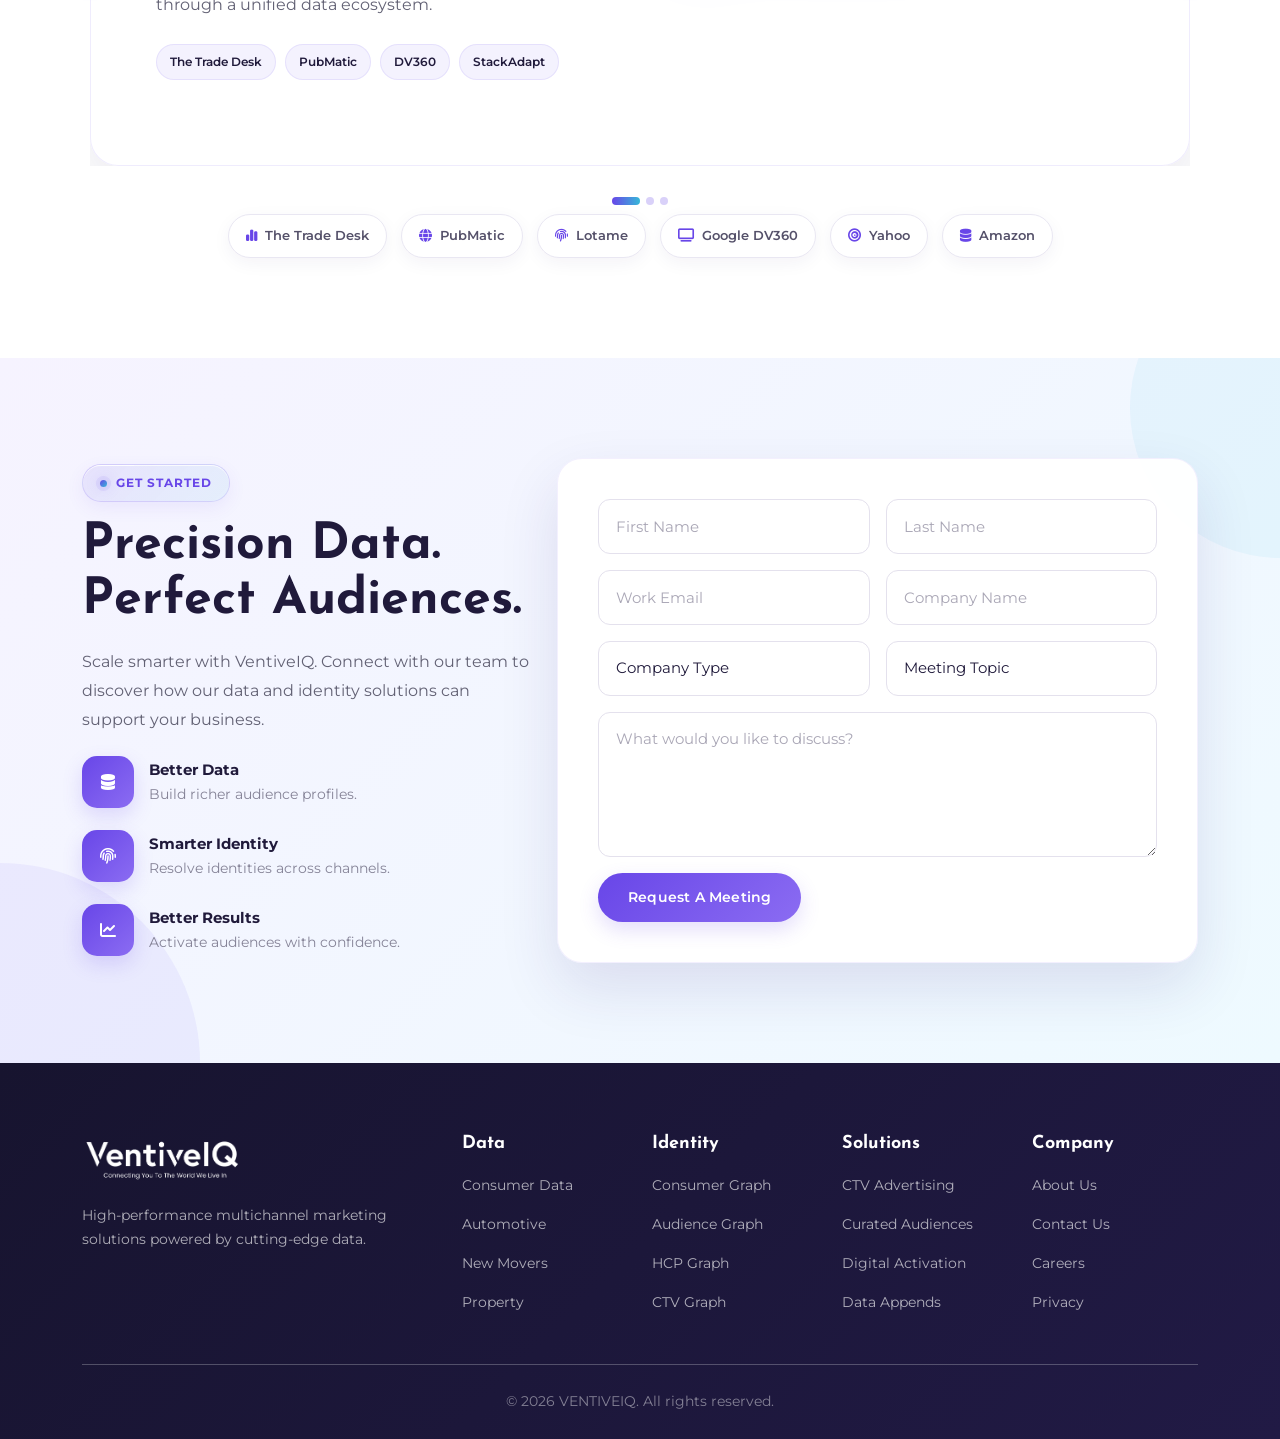
==== commit cec2c87f: "Update index.html" ====
--- a/ventiveiq/index.html
+++ b/ventiveiq/index.html
@@ -239,7 +239,7 @@
                 <div class="col-lg-6 text-center"
                     data-aos="fade-left">
 
-                    <img src="images/banner-img.png"
+                    <img src="images/banner-img.webp"
                         class="img-fluid hero-img"
                         alt="VentiveIQ Data Solutions">
 
@@ -389,7 +389,7 @@
                 <div class="col-lg-5"
                     data-aos="fade-right">
 
-                    <img src="images/about-img.png"
+                    <img src="images/about-img.webp"
                         class="img-fluid rounded-4"
                         alt="VentiveIQ">
 
@@ -452,7 +452,7 @@
             <div class="row mt-5 g-4">
 
 
-                <div class="col-lg-3 col-md-6">
+                <div class="col-lg-4 col-md-6">
 
                     <div class="counter-box">
 
@@ -467,7 +467,7 @@
                 </div>
 
 
-                <div class="col-lg-3 col-md-6">
+                <div class="col-lg-4 col-md-6">
 
                     <div class="counter-box">
 
@@ -482,7 +482,7 @@
                 </div>
 
 
-                <div class="col-lg-3 col-md-6">
+                <div class="col-lg-4 col-md-6">
 
                     <div class="counter-box">
 
@@ -497,7 +497,7 @@
                 </div>
 
 
-                <div class="col-lg-3 col-md-6">
+                <!-- <div class="col-lg-3 col-md-6">
 
                     <div class="counter-box">
 
@@ -509,7 +509,7 @@
 
                     </div>
 
-                </div>
+                </div> -->
 
             </div>
 
@@ -531,7 +531,7 @@
             <div class="row align-items-center">
 
 
-                <div class="col-lg-6"
+                <div class="col-lg-8"
                     data-aos="fade-right">
 
                     <span class="text-success fw-bold">
@@ -579,10 +579,10 @@
                 </div>
 
 
-                <div class="col-lg-6 text-center"
+                <div class="col-lg-4 text-center"
                     data-aos="fade-left">
 
-                    <img src="images/identity-graph.png"
+                    <img src="images/identity-graph.webp"
                         class="img-fluid hero-img"
                         alt="Identity Graph">
 
@@ -607,17 +607,17 @@
             <div class="row align-items-center">
 
 
-                <div class="col-lg-6 text-center order-lg-1"
+                <div class="col-lg-4 text-center order-lg-1"
                     data-aos="fade-right">
 
-                    <img src="images/data-enrichment.png"
+                    <img src="images/data-enrichment.webp"
                         class="img-fluid hero-img"
                         alt="Data Enrichment">
 
                 </div>
 
 
-                <div class="col-lg-6 order-lg-2"
+                <div class="col-lg-8 order-lg-2"
                     data-aos="fade-left">
 
                     <span class="text-success fw-bold">
@@ -682,7 +682,7 @@
             <div class="row align-items-center">
 
 
-                <div class="col-lg-6"
+                <div class="col-lg-8"
                     data-aos="fade-right">
 
                     <span class="text-success fw-bold">
@@ -729,10 +729,10 @@
                 </div>
 
 
-                <div class="col-lg-6 text-center"
+                <div class="col-lg-4 text-center"
                     data-aos="fade-left">
 
-                    <img src="images/analytics.png"
+                    <img src="images/analytics.webp"
                         class="img-fluid hero-img"
                         alt="Data Analytics">
 
--- a/ventiveiq/css/style.css
+++ b/ventiveiq/css/style.css
@@ -2305,3 +2305,535 @@
     }
 
 }
+
+/* =========================================================
+   PARTNERSHIP CAROUSEL
+========================================================= */
+
+.partnership-section {
+    background:
+        linear-gradient(
+            135deg,
+            #ffffff 0%,
+            #f8f6ff 55%,
+            #f5fbff 100%
+        );
+
+    overflow: hidden;
+}
+
+
+.partnership-carousel {
+    position: relative;
+    max-width: 1100px;
+    margin: 0 auto;
+}
+
+
+.partnership-slide {
+
+    background: rgba(255, 255, 255, 0.92);
+
+    border: 1px solid rgba(104, 70, 232, 0.10);
+
+    border-radius: 28px;
+
+    padding: 55px 65px;
+
+    box-shadow:
+        0 25px 60px rgba(36, 25, 91, 0.10);
+
+    min-height: 430px;
+
+    position: relative;
+
+    overflow: hidden;
+}
+
+
+.partnership-slide::before {
+
+    content: "";
+
+    position: absolute;
+
+    width: 300px;
+    height: 300px;
+
+    right: -120px;
+    top: -120px;
+
+    border-radius: 50%;
+
+    background:
+        radial-gradient(
+            circle,
+            rgba(104, 70, 232, 0.12),
+            transparent 70%
+        );
+
+    pointer-events: none;
+}
+
+
+.partnership-content {
+
+    position: relative;
+
+    z-index: 2;
+
+}
+
+
+.partnership-number {
+
+    display: inline-flex;
+
+    align-items: center;
+
+    justify-content: center;
+
+    width: 48px;
+    height: 48px;
+
+    border-radius: 14px;
+
+    background:
+        linear-gradient(
+            135deg,
+            var(--primary),
+            var(--primary-light)
+        );
+
+    color: #fff;
+
+    font-size: 13px;
+
+    font-weight: 700;
+
+    box-shadow:
+        0 10px 25px
+        rgba(104, 70, 232, 0.20);
+
+    margin-bottom: 22px;
+}
+
+
+.partnership-content h3 {
+
+    font-size: 34px;
+
+    line-height: 1.2;
+
+    color: var(--heading);
+
+    margin-bottom: 18px;
+
+}
+
+
+.partnership-content p {
+
+    font-size: 16px;
+
+    line-height: 1.8;
+
+    max-width: 500px;
+
+    margin-bottom: 25px;
+
+}
+
+
+.partner-tags {
+
+    display: flex;
+
+    flex-wrap: wrap;
+
+    gap: 9px;
+
+}
+
+
+.partner-tags span {
+
+    display: inline-flex;
+
+    align-items: center;
+
+    padding: 8px 13px;
+
+    border-radius: 50px;
+
+    background:
+        rgba(104, 70, 232, 0.07);
+
+    border:
+        1px solid rgba(104, 70, 232, 0.10);
+
+    color: var(--heading);
+
+    font-size: 12px;
+
+    font-weight: 600;
+
+    transition: 0.3s ease;
+
+}
+
+
+.partner-tags span:hover {
+
+    background:
+        rgba(104, 70, 232, 0.12);
+
+    transform: translateY(-2px);
+
+}
+
+
+.partnership-image {
+
+    position: relative;
+
+    z-index: 2;
+
+    padding: 15px;
+
+}
+
+
+.partnership-image img {
+
+    width: 100%;
+
+    max-height: 310px;
+
+    object-fit: contain;
+
+    filter:
+        drop-shadow(
+            0 20px 35px
+            rgba(104, 70, 232, 0.14)
+        );
+
+    transition: 0.5s ease;
+
+}
+
+
+.carousel-item.active
+.partnership-image img {
+
+    animation:
+        partnershipFloat 4s ease-in-out infinite;
+
+}
+
+
+@keyframes partnershipFloat {
+
+    0% {
+        transform: translateY(0);
+    }
+
+    50% {
+        transform: translateY(-8px);
+    }
+
+    100% {
+        transform: translateY(0);
+    }
+
+}
+
+
+.partnership-carousel
+.carousel-control-prev,
+.partnership-carousel
+.carousel-control-next {
+
+    width: 48px;
+    height: 48px;
+
+    top: 50%;
+
+    transform: translateY(-50%);
+
+    border-radius: 50%;
+
+    background:
+        linear-gradient(
+            135deg,
+            var(--primary),
+            var(--primary-light)
+        );
+
+    opacity: 1;
+
+    box-shadow:
+        0 8px 20px
+        rgba(104, 70, 232, 0.20);
+
+}
+
+
+.partnership-carousel
+.carousel-control-prev {
+
+    left: -24px;
+
+}
+
+
+.partnership-carousel
+.carousel-control-next {
+
+    right: -24px;
+
+}
+
+
+.partnership-carousel
+.carousel-control-prev:hover,
+.partnership-carousel
+.carousel-control-next:hover {
+
+    box-shadow:
+        0 12px 28px
+        rgba(104, 70, 232, 0.30);
+
+}
+
+
+.partnership-carousel
+.carousel-indicators {
+
+    bottom: -55px;
+
+}
+
+
+.partnership-carousel
+.carousel-indicators button {
+
+    width: 8px;
+    height: 8px;
+
+    border-radius: 50%;
+
+    border: none;
+
+    background:
+        rgba(104, 70, 232, 0.25);
+
+    opacity: 1;
+
+    transition: 0.3s ease;
+
+}
+
+
+.partnership-carousel
+.carousel-indicators button.active {
+
+    width: 28px;
+
+    border-radius: 20px;
+
+    background:
+        linear-gradient(
+            90deg,
+            var(--primary),
+            var(--accent)
+        );
+
+}
+
+
+.partner-network {
+
+    display: flex;
+
+    justify-content: center;
+
+    align-items: center;
+
+    flex-wrap: wrap;
+
+    gap: 14px;
+
+}
+
+
+.partner-network-item {
+
+    display: inline-flex;
+
+    align-items: center;
+
+    gap: 8px;
+
+    padding: 11px 17px;
+
+    background: #fff;
+
+    border:
+        1px solid var(--border);
+
+    border-radius: 50px;
+
+    color: #55516a;
+
+    font-size: 13px;
+
+    font-weight: 600;
+
+    box-shadow:
+        0 5px 18px
+        rgba(36, 25, 91, 0.05);
+
+    transition: 0.3s ease;
+
+}
+
+
+.partner-network-item i {
+
+    color: var(--primary);
+
+}
+
+
+.partner-network-item:hover {
+
+    transform: translateY(-3px);
+
+    color: var(--primary);
+
+    border-color:
+        rgba(104, 70, 232, 0.18);
+
+    box-shadow:
+        0 10px 25px
+        rgba(104, 70, 232, 0.10);
+
+}
+
+
+/* =========================================================
+   PARTNERSHIP MOBILE
+========================================================= */
+
+@media (max-width: 991px) {
+
+    .partnership-slide {
+
+        padding: 45px 40px;
+
+    }
+
+    .partnership-content {
+
+        text-align: center;
+
+    }
+
+    .partnership-content p {
+
+        margin-left: auto;
+        margin-right: auto;
+
+    }
+
+    .partner-tags {
+
+        justify-content: center;
+
+    }
+
+    .partnership-image {
+
+        margin-top: 10px;
+
+    }
+
+    .partnership-carousel
+    .carousel-control-prev {
+
+        left: 10px;
+
+    }
+
+    .partnership-carousel
+    .carousel-control-next {
+
+        right: 10px;
+
+    }
+
+}
+
+
+@media (max-width: 576px) {
+
+    .partnership-slide {
+
+        padding: 35px 22px;
+
+        border-radius: 22px;
+
+        min-height: 560px;
+
+    }
+
+    .partnership-content h3 {
+
+        font-size: 27px;
+
+    }
+
+    .partnership-content p {
+
+        font-size: 14px;
+
+    }
+
+    .partnership-image {
+
+        padding: 5px;
+
+    }
+
+    .partnership-image img {
+
+        max-height: 220px;
+
+    }
+
+    .partner-network {
+
+        gap: 8px;
+
+    }
+
+    .partner-network-item {
+
+        font-size: 11px;
+
+        padding: 8px 11px;
+
+    }
+
+    .partnership-carousel
+    .carousel-control-prev,
+    .partnership-carousel
+    .carousel-control-next {
+
+        width: 38px;
+        height: 38px;
+
+    }
+
+}
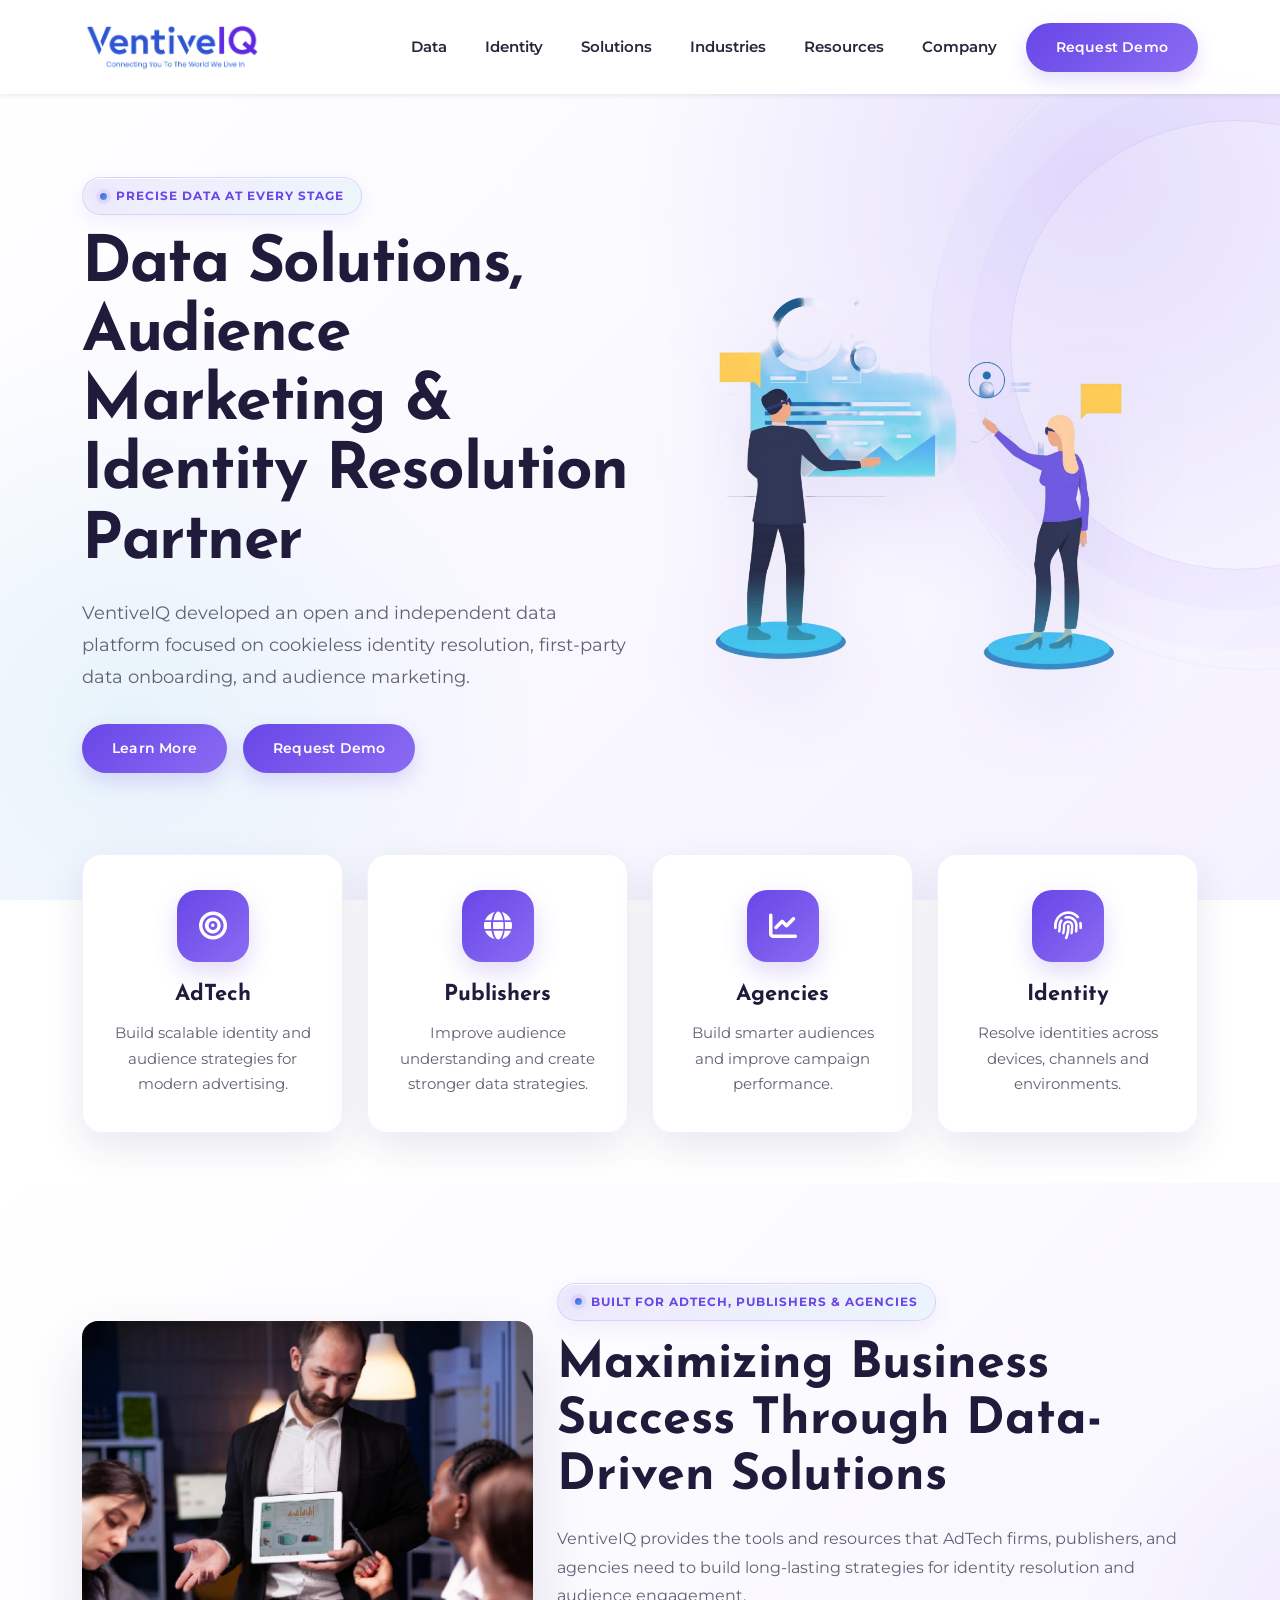
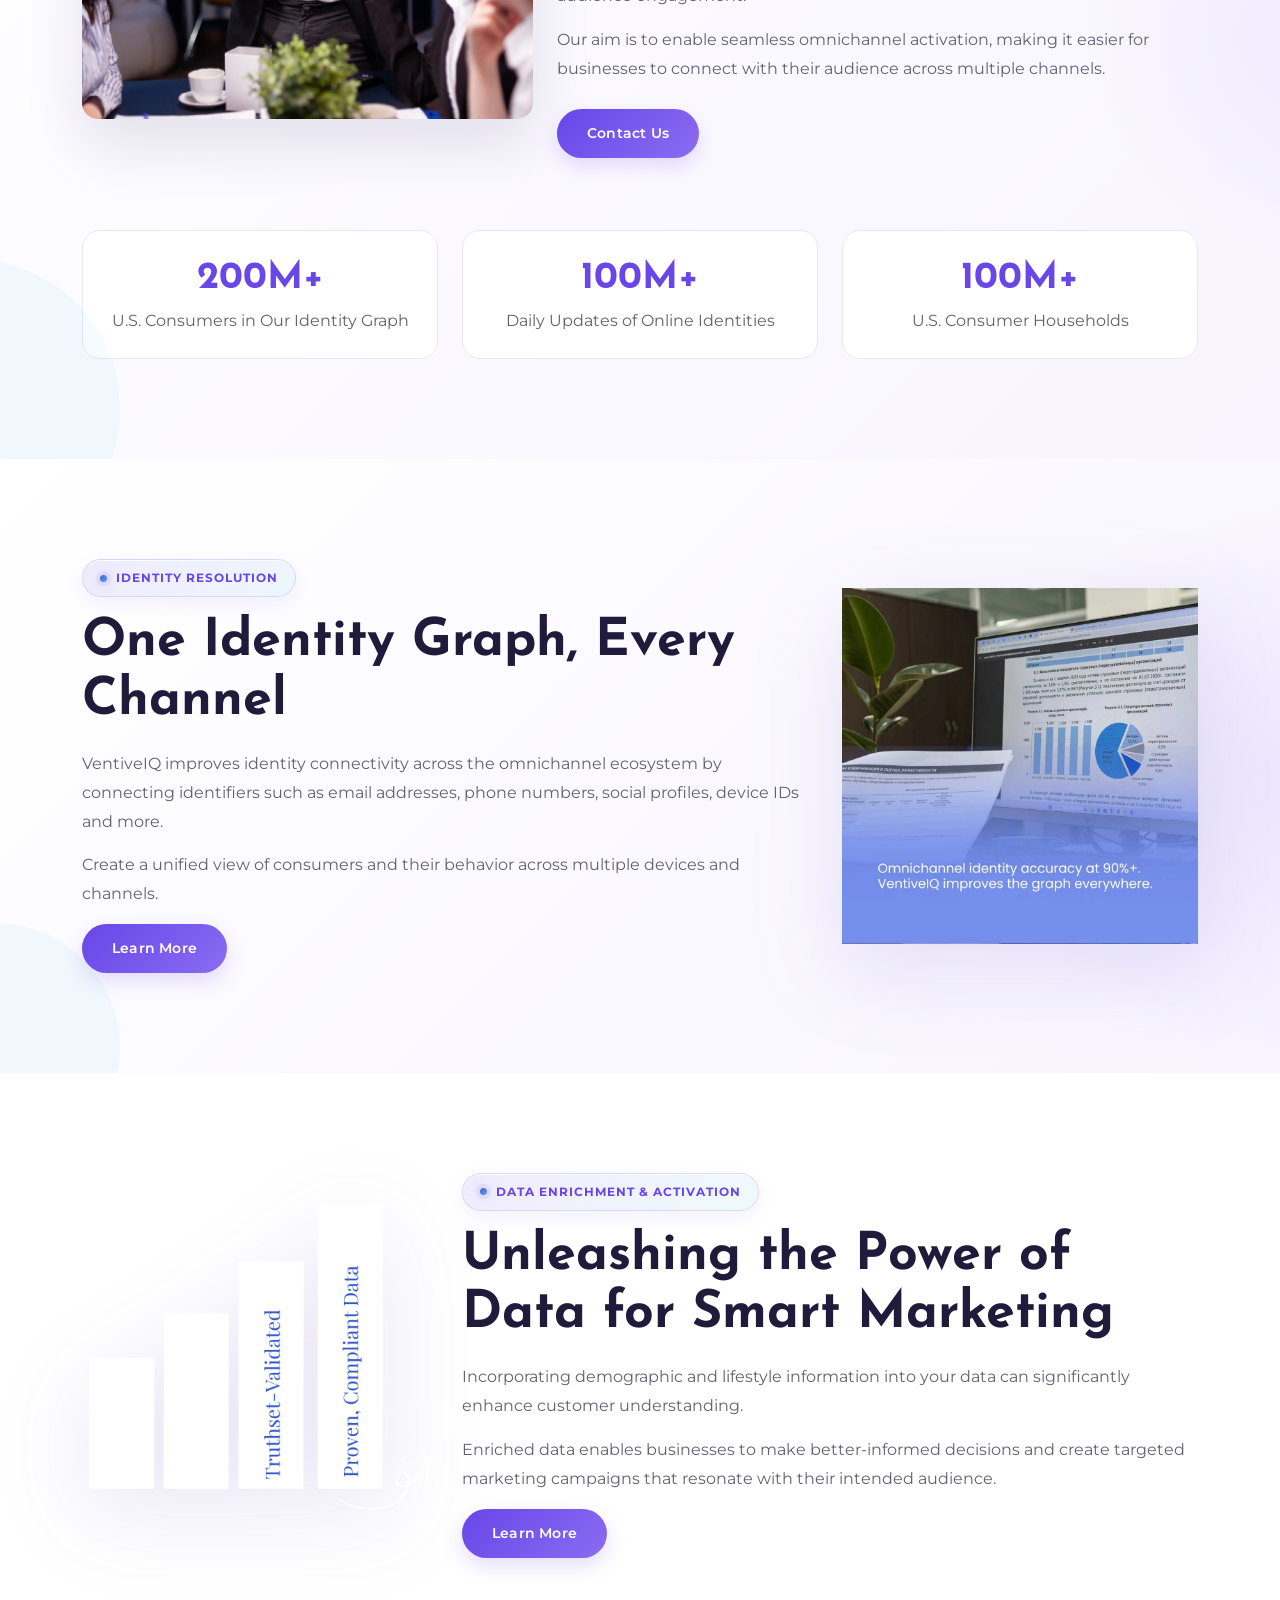
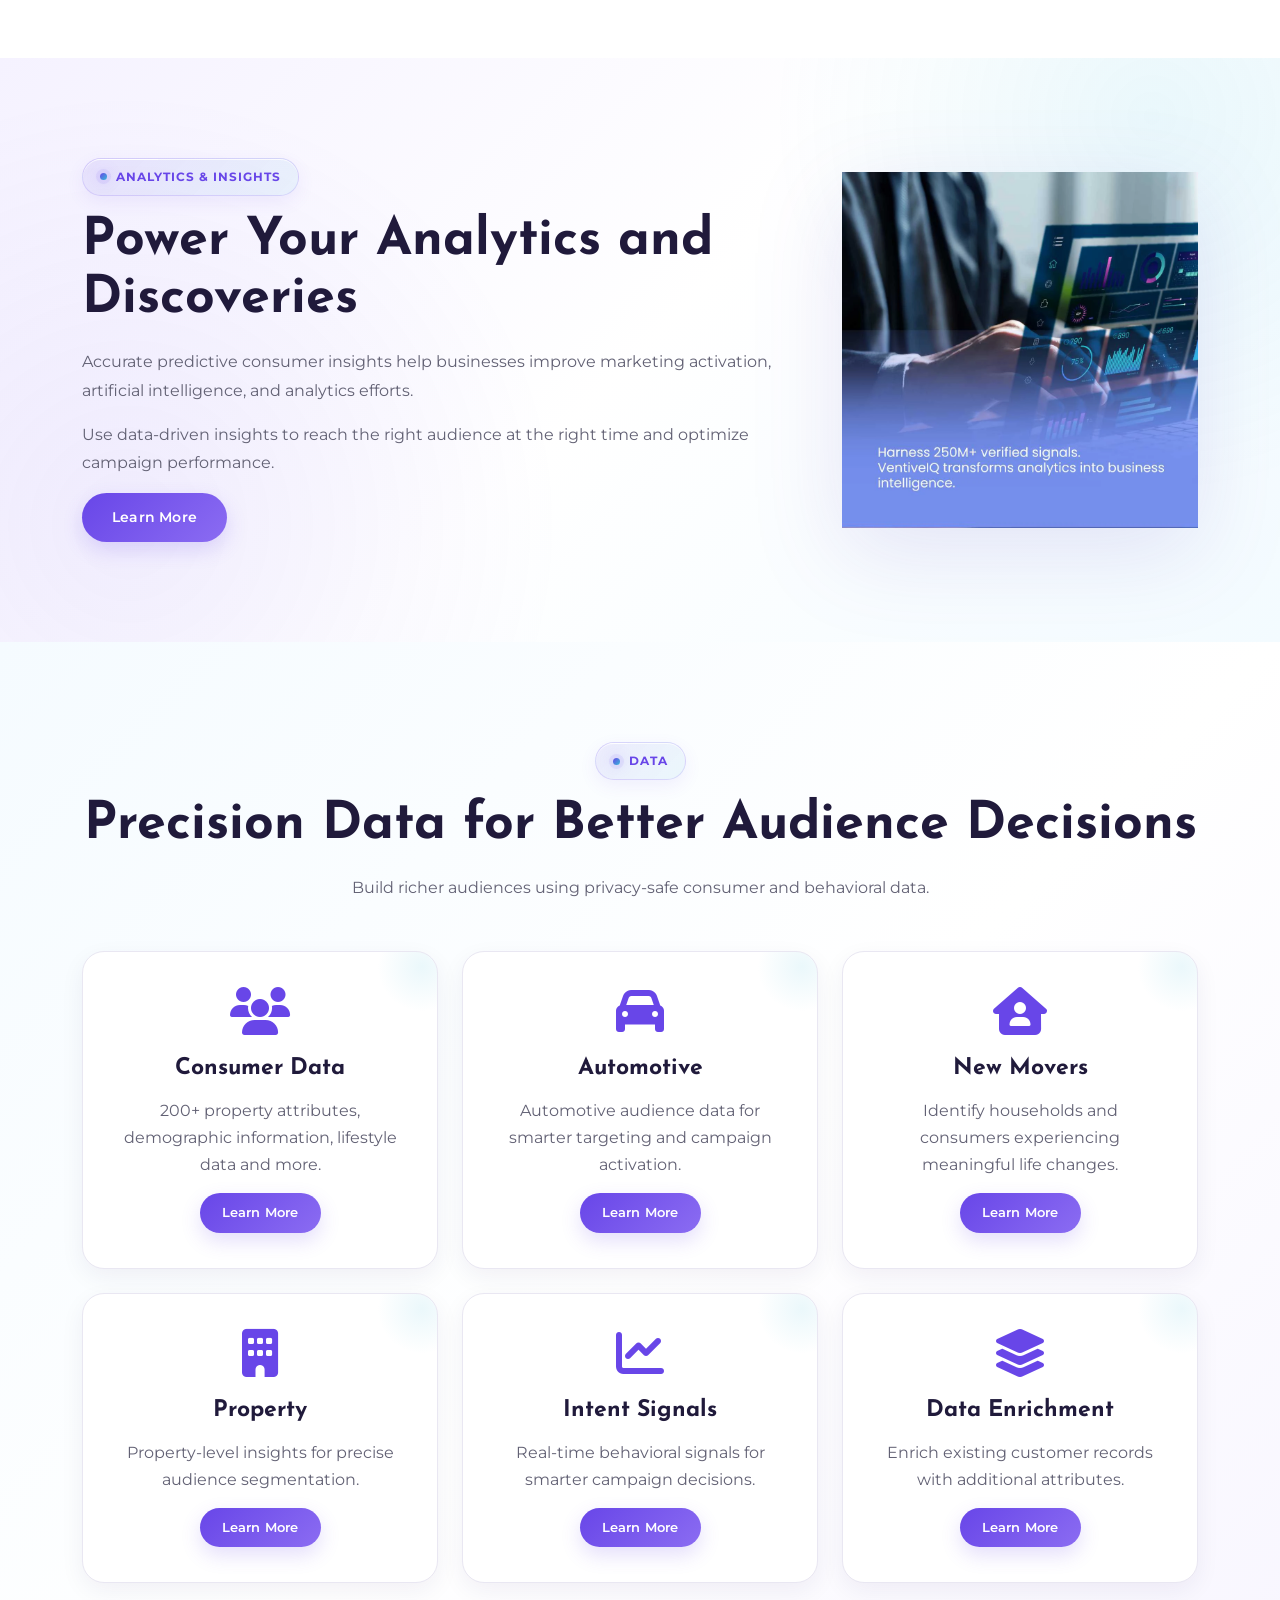
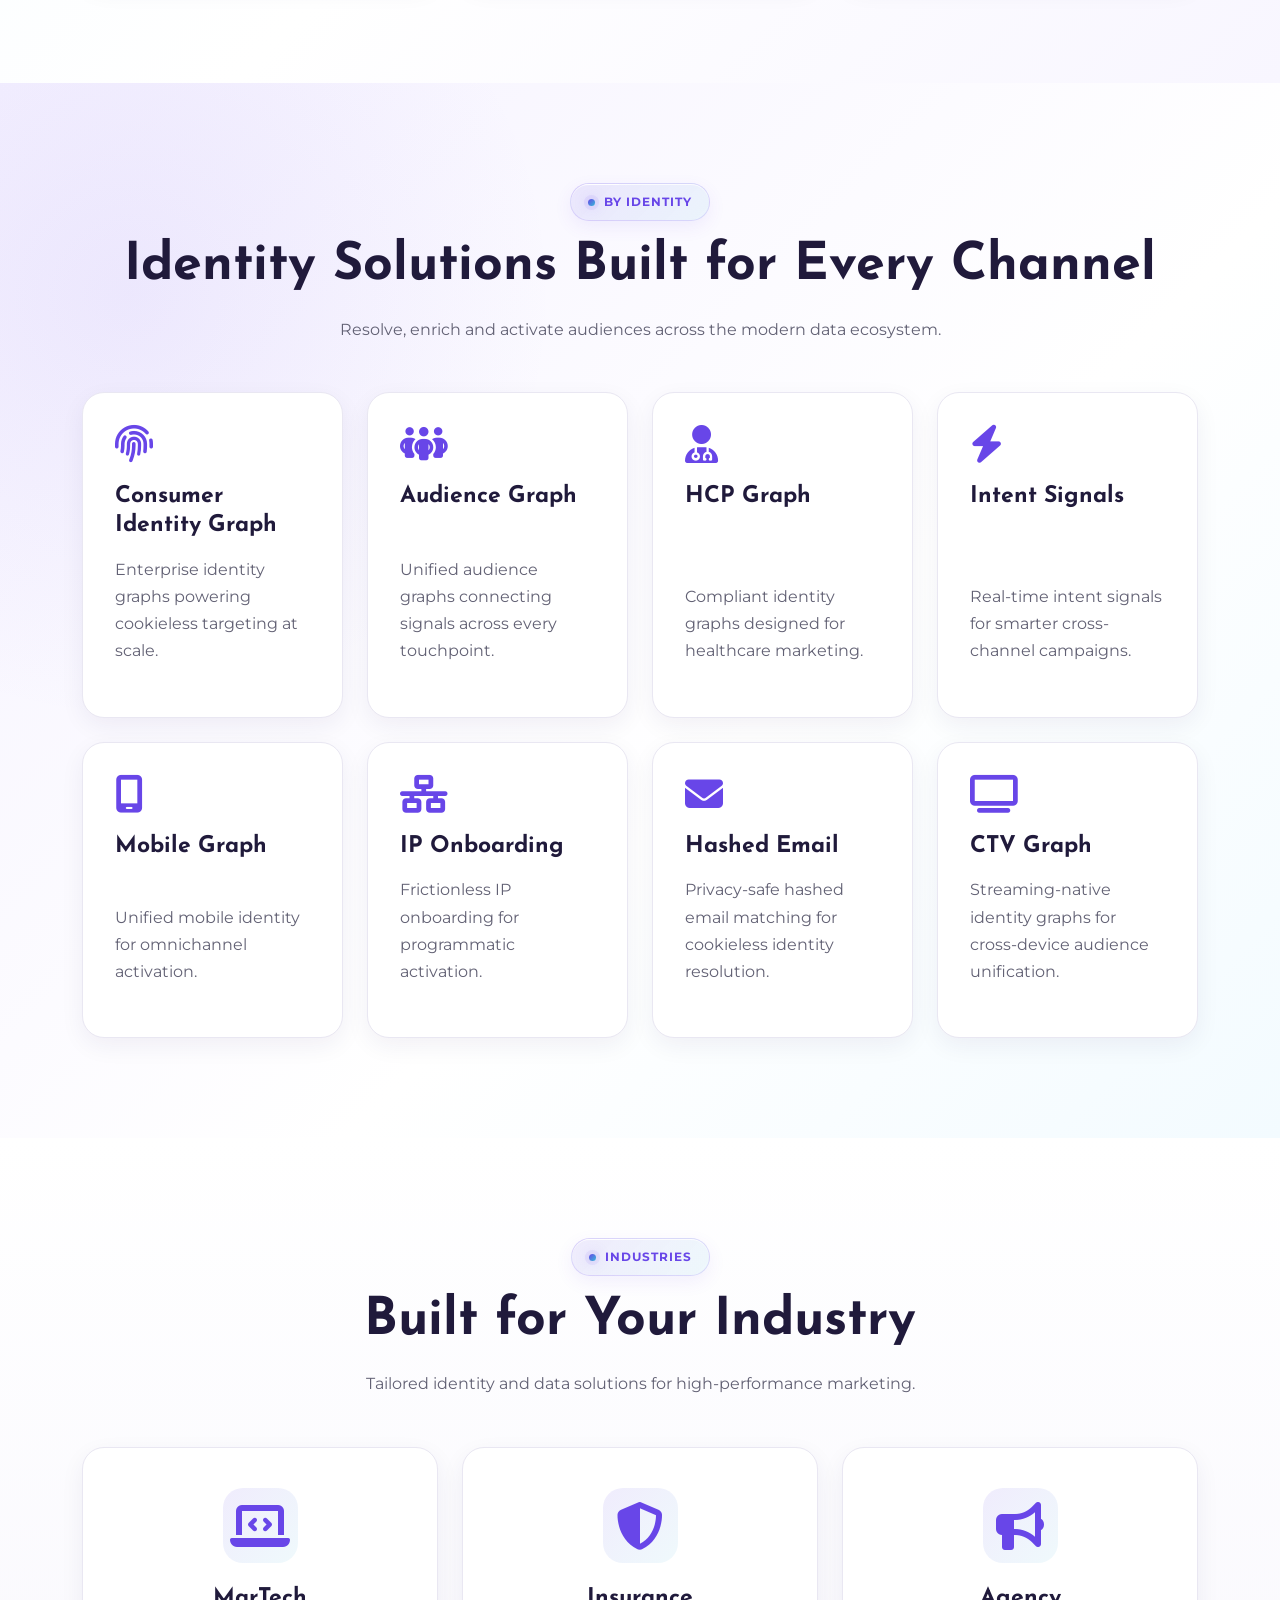
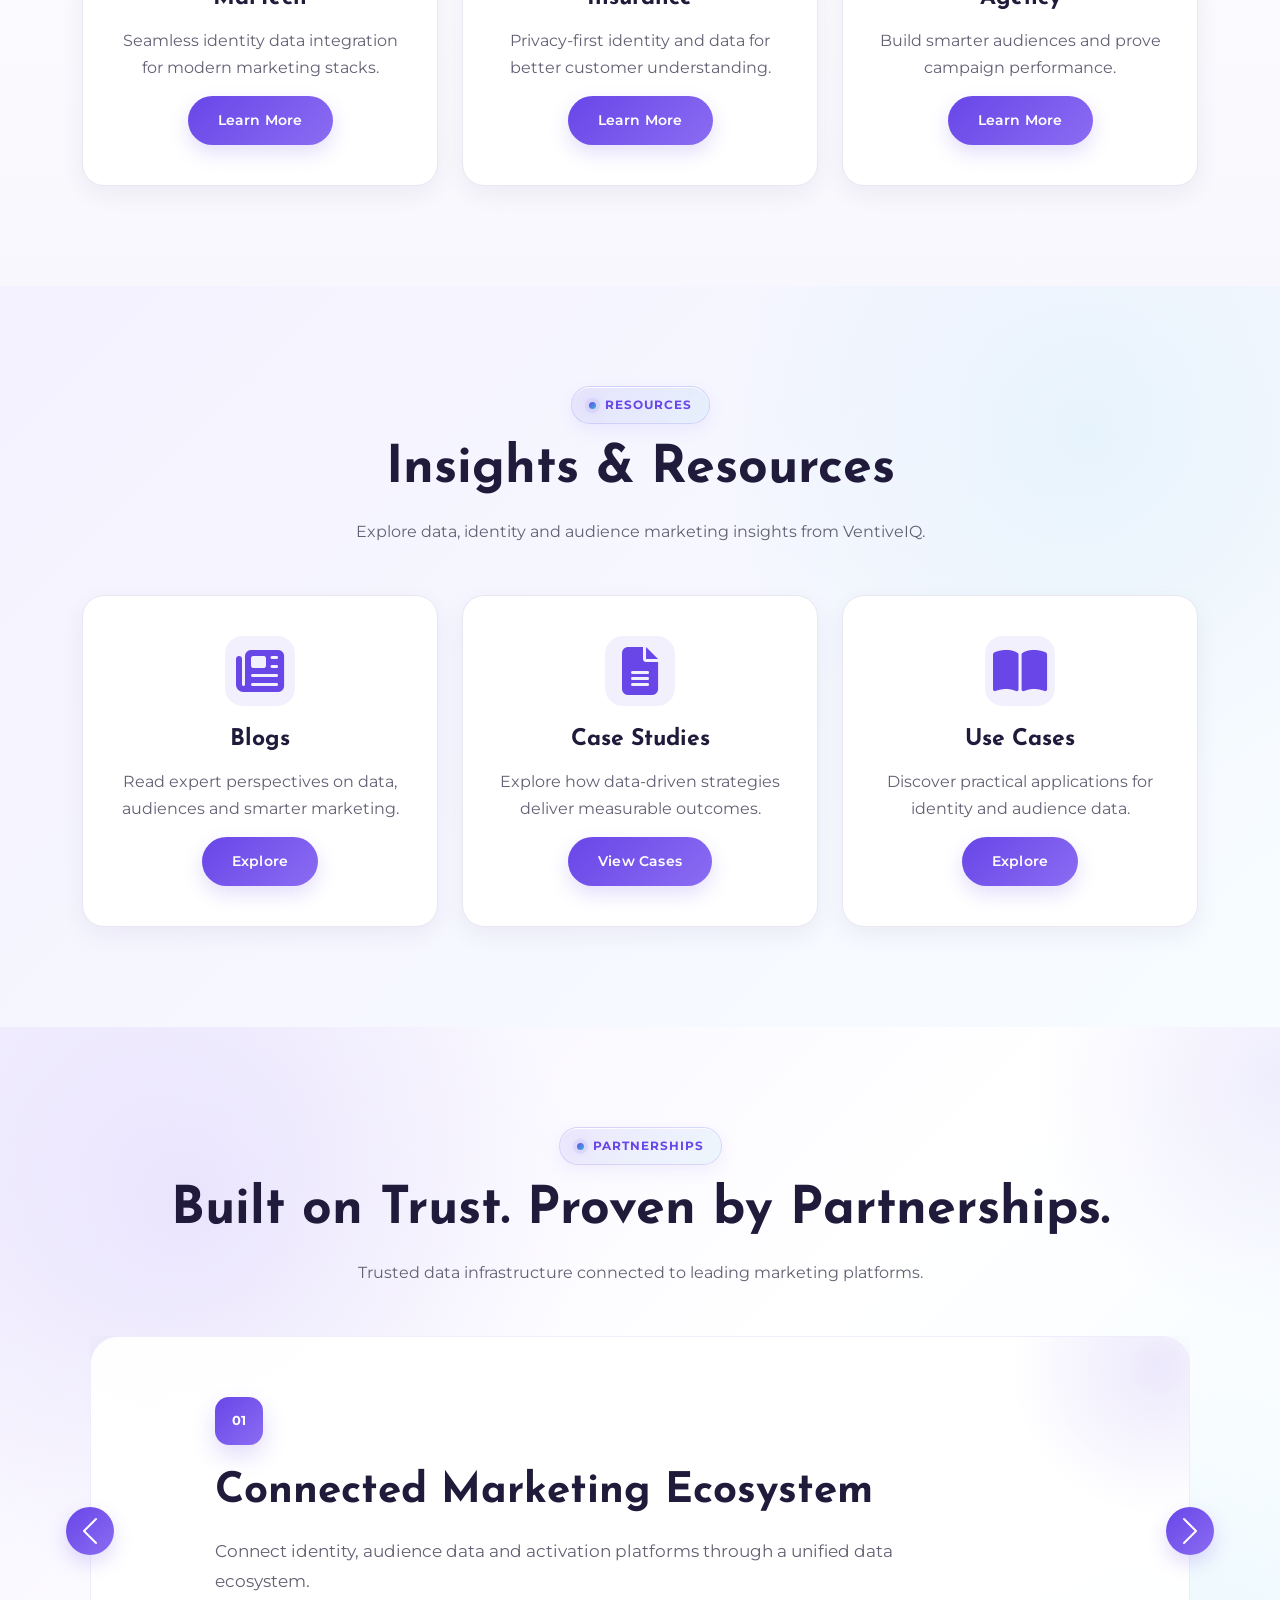
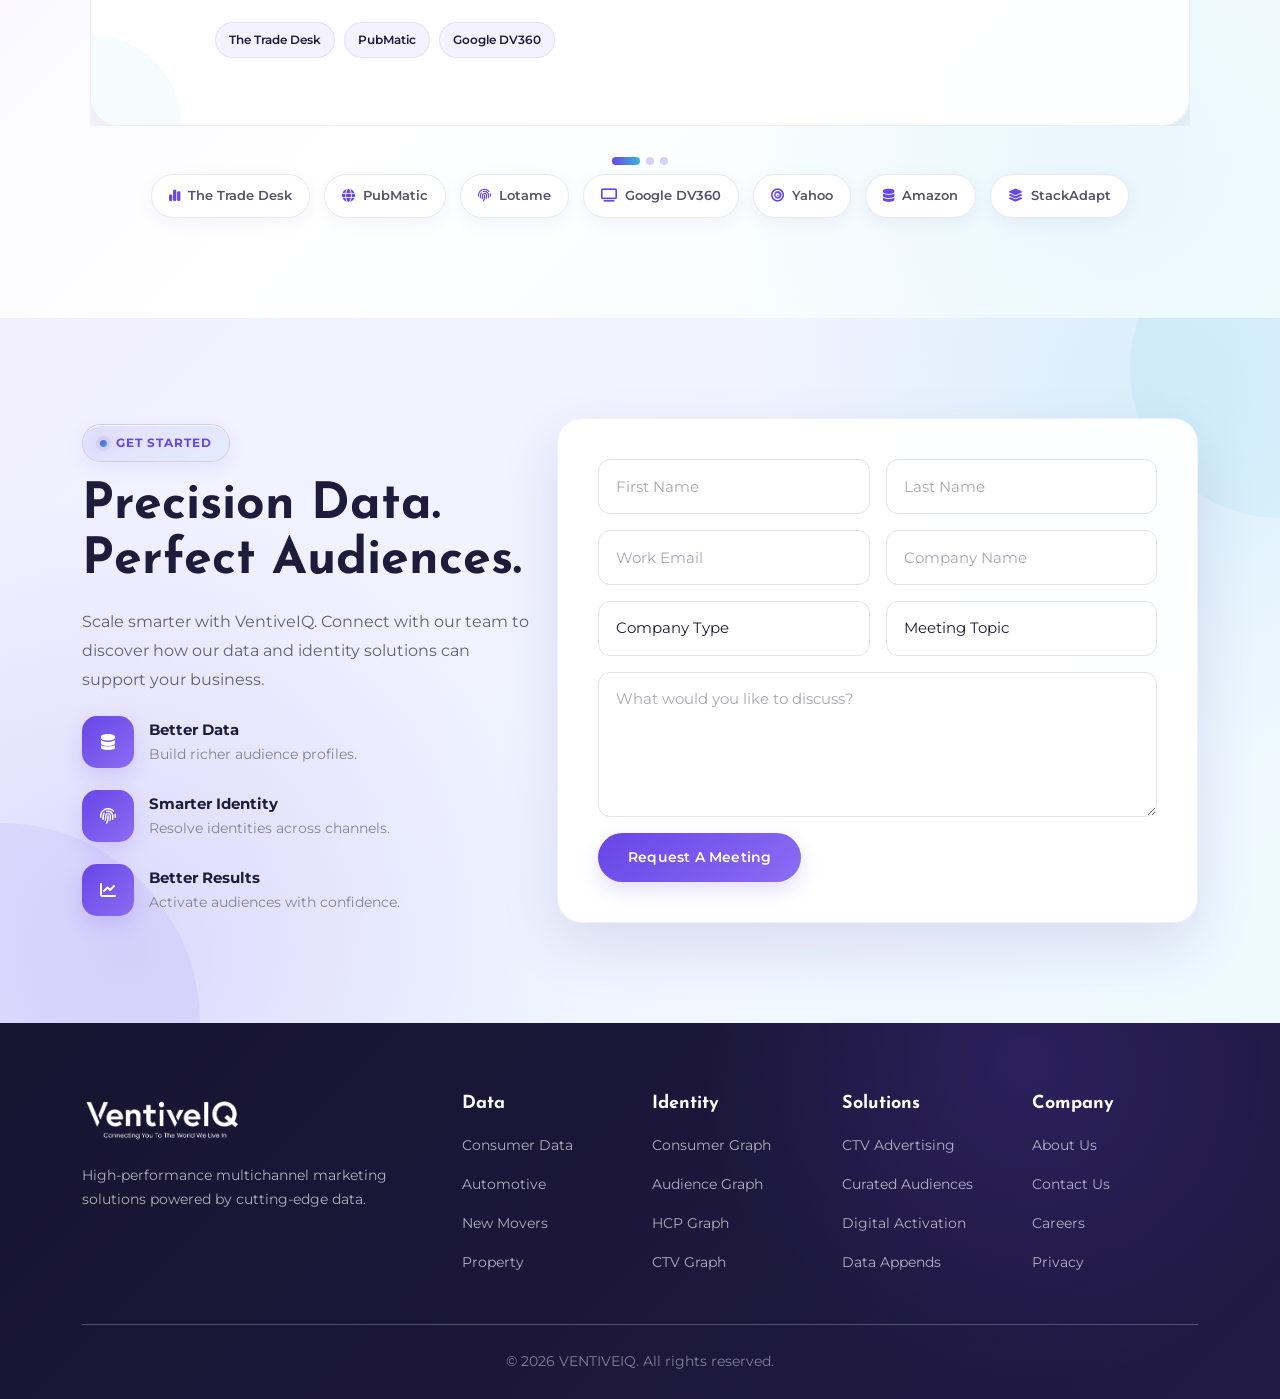
==== commit df8b18a4: "Update index.html" ====
--- a/ventiveiq/index.html
+++ b/ventiveiq/index.html
@@ -4,13 +4,9 @@
 <head>
 
     <meta charset="UTF-8">
-
-    <meta name="viewport"
-        content="width=device-width, initial-scale=1.0">
-
-    <title>
-        VentiveIQ — Intelligent Data Solutions
-    </title>
+    <meta name="viewport" content="width=device-width, initial-scale=1.0">
+
+    <title>VentiveIQ — Intelligent Data Solutions</title>
 
     <link rel="icon"
         type="image/png"
@@ -79,86 +75,53 @@
 
                 <ul class="navbar-nav ms-auto align-items-lg-center">
 
-
                     <li class="nav-item">
-
                         <a class="nav-link"
                             href="#data">
-
                             Data
-
                         </a>
-
                     </li>
 
-
                     <li class="nav-item">
-
                         <a class="nav-link"
                             href="#identity">
-
                             Identity
-
                         </a>
-
                     </li>
 
-
                     <li class="nav-item">
-
                         <a class="nav-link"
                             href="#solutions">
-
                             Solutions
-
                         </a>
-
                     </li>
 
-
                     <li class="nav-item">
-
                         <a class="nav-link"
                             href="#industries">
-
                             Industries
-
                         </a>
-
                     </li>
 
-
                     <li class="nav-item">
-
                         <a class="nav-link"
                             href="#resources">
-
                             Resources
-
                         </a>
-
                     </li>
 
-
                     <li class="nav-item">
-
                         <a class="nav-link"
                             href="#company">
-
                             Company
-
                         </a>
-
                     </li>
-
 
                     <li class="nav-item ms-lg-3">
 
                         <a href="#contact"
                             class="btn btn-success">
-
                             Request Demo
-
                         </a>
 
                     </li>
@@ -184,51 +147,36 @@
 
             <div class="row align-items-center">
 
-
                 <div class="col-lg-6"
                     data-aos="fade-right">
 
                     <span class="text-success fw-bold">
-
                         Precise Data at Every Stage
-
                     </span>
 
-
                     <h1 class="mt-3">
-
                         Data Solutions,
                         Audience Marketing &
                         Identity Resolution Partner
-
                     </h1>
 
-
                     <p>
-
                         VentiveIQ developed an open and independent
                         data platform focused on cookieless identity
                         resolution, first-party data onboarding,
                         and audience marketing.
-
                     </p>
-
 
                     <div class="d-flex flex-wrap gap-3">
 
                         <a href="#solutions"
                             class="btn btn-success btn-lg">
-
                             Learn More
-
                         </a>
-
 
                         <a href="#contact"
                             class="btn btn-success btn-lg">
-
                             Request Demo
-
                         </a>
 
                     </div>
@@ -263,26 +211,21 @@
 
             <div class="row g-4">
 
-
                 <div class="col-lg-3 col-md-6"
                     data-aos="fade-up">
 
                     <div class="why-box">
 
                         <div class="why-icon">
-
                             <i class="fa-solid fa-bullseye"></i>
-
                         </div>
 
                         <h4>AdTech</h4>
 
                         <p>
-
                             Build scalable identity and
                             audience strategies for modern
                             advertising.
-
                         </p>
 
                     </div>
@@ -297,18 +240,14 @@
                     <div class="why-box">
 
                         <div class="why-icon">
-
                             <i class="fa-solid fa-globe"></i>
-
                         </div>
 
                         <h4>Publishers</h4>
 
                         <p>
-
                             Improve audience understanding
                             and create stronger data strategies.
-
                         </p>
 
                     </div>
@@ -323,18 +262,14 @@
                     <div class="why-box">
 
                         <div class="why-icon">
-
                             <i class="fa-solid fa-chart-line"></i>
-
                         </div>
 
                         <h4>Agencies</h4>
 
                         <p>
-
                             Build smarter audiences and
                             improve campaign performance.
-
                         </p>
 
                     </div>
@@ -349,18 +284,14 @@
                     <div class="why-box">
 
                         <div class="why-icon">
-
                             <i class="fa-solid fa-fingerprint"></i>
-
                         </div>
 
                         <h4>Identity</h4>
 
                         <p>
-
                             Resolve identities across devices,
                             channels and environments.
-
                         </p>
 
                     </div>
@@ -385,7 +316,6 @@
 
             <div class="row align-items-center">
 
-
                 <div class="col-lg-5"
                     data-aos="fade-right">
 
@@ -400,45 +330,31 @@
                     data-aos="fade-left">
 
                     <span class="text-success fw-bold">
-
                         BUILT FOR ADTECH, PUBLISHERS & AGENCIES
-
                     </span>
 
-
                     <h2 class="mt-3">
-
                         Maximizing Business Success
                         Through Data-Driven Solutions
-
                     </h2>
 
-
                     <p>
-
                         VentiveIQ provides the tools and resources
                         that AdTech firms, publishers, and agencies
                         need to build long-lasting strategies for
                         identity resolution and audience engagement.
-
                     </p>
 
-
                     <p>
-
                         Our aim is to enable seamless omnichannel
                         activation, making it easier for businesses
                         to connect with their audience across
                         multiple channels.
-
                     </p>
-
 
                     <a href="#contact"
                         class="btn btn-success">
-
                         Contact Us
-
                     </a>
 
                 </div>
@@ -446,11 +362,9 @@
             </div>
 
 
-
             <!-- STATS -->
 
             <div class="row mt-5 g-4">
-
 
                 <div class="col-lg-4 col-md-6">
 
@@ -496,21 +410,6 @@
 
                 </div>
 
-
-                <!-- <div class="col-lg-3 col-md-6">
-
-                    <div class="counter-box">
-
-                        <h3>1:1</h3>
-
-                        <p>
-                            Tailored Customer Experiences
-                        </p>
-
-                    </div>
-
-                </div> -->
-
             </div>
 
         </div>
@@ -530,50 +429,35 @@
 
             <div class="row align-items-center">
 
-
                 <div class="col-lg-8"
                     data-aos="fade-right">
 
                     <span class="text-success fw-bold">
-
                         IDENTITY RESOLUTION
-
                     </span>
 
-
                     <h2 class="mt-3">
-
                         One Identity Graph,
                         Every Channel
-
                     </h2>
 
-
                     <p>
-
                         VentiveIQ improves identity connectivity
                         across the omnichannel ecosystem by
                         connecting identifiers such as email
                         addresses, phone numbers, social profiles,
                         device IDs and more.
-
                     </p>
 
-
                     <p>
-
                         Create a unified view of consumers and
                         their behavior across multiple devices
                         and channels.
-
                     </p>
-
 
                     <a href="#contact"
                         class="btn btn-success">
-
                         Learn More
-
                     </a>
 
                 </div>
@@ -606,7 +490,6 @@
 
             <div class="row align-items-center">
 
-
                 <div class="col-lg-4 text-center order-lg-1"
                     data-aos="fade-right">
 
@@ -621,44 +504,30 @@
                     data-aos="fade-left">
 
                     <span class="text-success fw-bold">
-
                         DATA ENRICHMENT & ACTIVATION
-
                     </span>
 
-
                     <h2 class="mt-3">
-
                         Unleashing the Power
                         of Data for Smart Marketing
-
                     </h2>
 
-
                     <p>
-
                         Incorporating demographic and lifestyle
                         information into your data can significantly
                         enhance customer understanding.
-
                     </p>
 
-
                     <p>
-
                         Enriched data enables businesses to make
                         better-informed decisions and create
                         targeted marketing campaigns that resonate
                         with their intended audience.
-
                     </p>
-
 
                     <a href="#data"
                         class="btn btn-success">
-
                         Learn More
-
                     </a>
 
                 </div>
@@ -681,49 +550,34 @@
 
             <div class="row align-items-center">
 
-
                 <div class="col-lg-8"
                     data-aos="fade-right">
 
                     <span class="text-success fw-bold">
-
                         ANALYTICS & INSIGHTS
-
                     </span>
 
-
                     <h2 class="mt-3">
-
                         Power Your Analytics
                         and Discoveries
-
                     </h2>
 
-
                     <p>
-
                         Accurate predictive consumer insights
                         help businesses improve marketing
                         activation, artificial intelligence,
                         and analytics efforts.
-
                     </p>
 
-
                     <p>
-
                         Use data-driven insights to reach the
                         right audience at the right time and
                         optimize campaign performance.
-
                     </p>
-
 
                     <a href="#contact"
                         class="btn btn-success">
-
                         Learn More
-
                     </a>
 
                 </div>
@@ -754,36 +608,26 @@
 
         <div class="container">
 
-
             <div class="text-center mb-5"
                 data-aos="fade-up">
 
                 <span class="text-success fw-bold">
-
                     DATA
-
                 </span>
 
-
                 <h2 class="mt-3">
-
                     Precision Data for
                     Better Audience Decisions
-
                 </h2>
 
-
                 <p>
-
                     Build richer audiences using privacy-safe
                     consumer and behavioral data.
-
                 </p>
 
             </div>
 
 
-
             <div class="row g-4">
 
 
@@ -798,18 +642,14 @@
                             <h5>Consumer Data</h5>
 
                             <p>
-
                                 200+ property attributes,
                                 demographic information,
                                 lifestyle data and more.
-
                             </p>
 
                             <a href="#contact"
                                 class="btn btn-success">
-
                                 Learn More
-
                             </a>
 
                         </div>
@@ -830,18 +670,14 @@
                             <h5>Automotive</h5>
 
                             <p>
-
                                 Automotive audience data
                                 for smarter targeting and
                                 campaign activation.
-
                             </p>
 
                             <a href="#contact"
                                 class="btn btn-success">
-
                                 Learn More
-
                             </a>
 
                         </div>
@@ -862,18 +698,14 @@
                             <h5>New Movers</h5>
 
                             <p>
-
                                 Identify households and
                                 consumers experiencing
                                 meaningful life changes.
-
                             </p>
 
                             <a href="#contact"
                                 class="btn btn-success">
-
                                 Learn More
-
                             </a>
 
                         </div>
@@ -894,17 +726,13 @@
                             <h5>Property</h5>
 
                             <p>
-
                                 Property-level insights for
                                 precise audience segmentation.
-
                             </p>
 
                             <a href="#contact"
                                 class="btn btn-success">
-
                                 Learn More
-
                             </a>
 
                         </div>
@@ -925,17 +753,13 @@
                             <h5>Intent Signals</h5>
 
                             <p>
-
                                 Real-time behavioral signals
                                 for smarter campaign decisions.
-
                             </p>
 
                             <a href="#contact"
                                 class="btn btn-success">
-
                                 Learn More
-
                             </a>
 
                         </div>
@@ -956,17 +780,13 @@
                             <h5>Data Enrichment</h5>
 
                             <p>
-
                                 Enrich existing customer records
                                 with additional attributes.
-
                             </p>
 
                             <a href="#contact"
                                 class="btn btn-success">
-
                                 Learn More
-
                             </a>
 
                         </div>
@@ -992,33 +812,23 @@
 
         <div class="container">
 
-
             <div class="text-center mb-5">
 
                 <span class="text-success fw-bold">
-
                     BY IDENTITY
-
                 </span>
 
-
                 <h2 class="mt-3">
-
                     Identity Solutions
                     Built for Every Channel
-
                 </h2>
 
-
                 <p>
-
                     Resolve, enrich and activate audiences
                     across the modern data ecosystem.
-
                 </p>
 
             </div>
-
 
 
             <div class="row g-4">
@@ -1200,34 +1010,24 @@
 
         <div class="container">
 
-
             <div class="text-center mb-5">
 
                 <span class="text-success fw-bold">
-
                     INDUSTRIES
-
                 </span>
 
-
                 <h2 class="mt-3">
-
                     Built for Your Industry
-
                 </h2>
 
-
                 <p>
-
                     Tailored identity and data solutions
                     for high-performance marketing.
-
                 </p>
 
             </div>
 
 
-
             <div class="row g-4">
 
 
@@ -1242,17 +1042,13 @@
                             <h5>MarTech</h5>
 
                             <p>
-
                                 Seamless identity data integration
                                 for modern marketing stacks.
-
                             </p>
 
                             <a href="#contact"
                                 class="btn btn-success">
-
                                 Learn More
-
                             </a>
 
                         </div>
@@ -1273,17 +1069,13 @@
                             <h5>Insurance</h5>
 
                             <p>
-
                                 Privacy-first identity and data
                                 for better customer understanding.
-
                             </p>
 
                             <a href="#contact"
                                 class="btn btn-success">
-
                                 Learn More
-
                             </a>
 
                         </div>
@@ -1304,17 +1096,13 @@
                             <h5>Agency</h5>
 
                             <p>
-
                                 Build smarter audiences and
                                 prove campaign performance.
-
                             </p>
 
                             <a href="#contact"
                                 class="btn btn-success">
-
                                 Learn More
-
                             </a>
 
                         </div>
@@ -1340,34 +1128,24 @@
 
         <div class="container">
 
-
             <div class="text-center mb-5">
 
                 <span class="text-success fw-bold">
-
                     RESOURCES
-
                 </span>
 
-
                 <h2 class="mt-3">
-
                     Insights & Resources
-
                 </h2>
 
-
                 <p>
-
                     Explore data, identity and audience
                     marketing insights from VentiveIQ.
-
                 </p>
 
             </div>
 
 
-
             <div class="row g-4">
 
 
@@ -1382,18 +1160,14 @@
                             <h5>Blogs</h5>
 
                             <p>
-
                                 Read expert perspectives on
                                 data, audiences and smarter
                                 marketing.
-
                             </p>
 
                             <a href="#contact"
                                 class="btn btn-success">
-
                                 Explore
-
                             </a>
 
                         </div>
@@ -1414,17 +1188,13 @@
                             <h5>Case Studies</h5>
 
                             <p>
-
                                 Explore how data-driven strategies
                                 deliver measurable outcomes.
-
                             </p>
 
                             <a href="#contact"
                                 class="btn btn-success">
-
                                 View Cases
-
                             </a>
 
                         </div>
@@ -1445,17 +1215,13 @@
                             <h5>Use Cases</h5>
 
                             <p>
-
                                 Discover practical applications
                                 for identity and audience data.
-
                             </p>
 
                             <a href="#contact"
                                 class="btn btn-success">
-
                                 Explore
-
                             </a>
 
                         </div>
@@ -1473,7 +1239,7 @@
 
 
     <!-- =====================================================
-         PARTNERSHIPS — IMAGE CAROUSEL
+         PARTNERSHIPS — IMAGE REMOVED
     ====================================================== -->
 
     <section id="partners"
@@ -1486,29 +1252,20 @@
                 data-aos="fade-up">
 
                 <span class="text-success fw-bold">
-
                     PARTNERSHIPS
-
                 </span>
 
-
                 <h2 class="mt-3">
-
                     Built on Trust.
                     Proven by Partnerships.
-
                 </h2>
 
-
                 <p>
-
                     Trusted data infrastructure connected
                     to leading marketing platforms.
-
                 </p>
 
             </div>
-
 
 
             <div id="partnershipCarousel"
@@ -1541,7 +1298,6 @@
                 </div>
 
 
-
                 <!-- SLIDES -->
 
                 <div class="carousel-inner">
@@ -1553,71 +1309,83 @@
 
                         <div class="partnership-slide">
 
-                            <div class="row align-items-center g-5">
-
-
-                                <div class="col-lg-6">
-
-                                    <div class="partnership-content">
-
-                                        <span class="partnership-number">
-                                            01
-                                        </span>
-
-
-                                        <h3>
-
-                                            Connected Marketing
-                                            Ecosystem
-
-                                        </h3>
-
-
-                                        <p>
-
-                                            Connect identity,
-                                            audience data and
-                                            activation platforms
-                                            through a unified
-                                            data ecosystem.
-
-                                        </p>
-
-
-                                        <div class="partner-tags">
-
-                                            <span>
-                                                The Trade Desk
-                                            </span>
-
-                                            <span>
-                                                PubMatic
-                                            </span>
-
-                                            <span>
-                                                DV360
-                                            </span>
-
-                                            <span>
-                                                StackAdapt
-                                            </span>
-
-                                        </div>
-
-                                    </div>
+                            <div class="partnership-content">
+
+                                <span class="partnership-number">
+                                    01
+                                </span>
+
+                                <h3>
+                                    Connected Marketing
+                                    Ecosystem
+                                </h3>
+
+                                <p>
+                                    Connect identity, audience data
+                                    and activation platforms through
+                                    a unified data ecosystem.
+                                </p>
+
+                                <div class="partner-tags">
+
+                                    <span>
+                                        The Trade Desk
+                                    </span>
+
+                                    <span>
+                                        PubMatic
+                                    </span>
+
+                                    <span>
+                                        Google DV360
+                                    </span>
 
                                 </div>
 
-
-                                <div class="col-lg-6">
-
-                                    <div class="partnership-image">
-
-                                        <img
-                                            src="images/partnership-1.png"
-                                            alt="Connected Marketing Ecosystem">
-
-                                    </div>
+                            </div>
+
+                        </div>
+
+                    </div>
+
+
+
+                    <!-- SLIDE 2 -->
+
+                    <div class="carousel-item">
+
+                        <div class="partnership-slide">
+
+                            <div class="partnership-content">
+
+                                <span class="partnership-number">
+                                    02
+                                </span>
+
+                                <h3>
+                                    Identity & Audience
+                                    Partnerships
+                                </h3>
+
+                                <p>
+                                    Build stronger audience strategies
+                                    by connecting identity signals across
+                                    the modern advertising ecosystem.
+                                </p>
+
+                                <div class="partner-tags">
+
+                                    <span>
+                                        Lotame
+                                    </span>
+
+                                    <span>
+                                        Yahoo
+                                    </span>
+
+                                    <span>
+                                        Amazon
+                                    </span>
 
                                 </div>
 
@@ -1629,80 +1397,45 @@
 
 
 
-                    <!-- SLIDE 2 -->
+                    <!-- SLIDE 3 -->
 
                     <div class="carousel-item">
 
                         <div class="partnership-slide">
 
-                            <div class="row align-items-center g-5">
-
-
-                                <div class="col-lg-6">
-
-                                    <div class="partnership-content">
-
-                                        <span class="partnership-number">
-                                            02
-                                        </span>
-
-
-                                        <h3>
-
-                                            Identity & Audience
-                                            Partnerships
-
-                                        </h3>
-
-
-                                        <p>
-
-                                            Build stronger audience
-                                            strategies by connecting
-                                            identity signals across
-                                            the modern advertising
-                                            ecosystem.
-
-                                        </p>
-
-
-                                        <div class="partner-tags">
-
-                                            <span>
-                                                Lotame
-                                            </span>
-
-                                            <span>
-                                                Yahoo
-                                            </span>
-
-                                            <span>
-                                                Amazon
-                                            </span>
-
-                                            <span>
-                                                Publishers
-                                            </span>
-
-                                        </div>
-
-                                    </div>
+                            <div class="partnership-content">
+
+                                <span class="partnership-number">
+                                    03
+                                </span>
+
+                                <h3>
+                                    Data Activation
+                                    Network
+                                </h3>
+
+                                <p>
+                                    Activate privacy-safe consumer
+                                    data across leading media and
+                                    marketing environments.
+                                </p>
+
+                                <div class="partner-tags">
+
+                                    <span>
+                                        StackAdapt
+                                    </span>
+
+                                    <span>
+                                        The Trade Desk
+                                    </span>
+
+                                    <span>
+                                        Google DV360
+                                    </span>
 
                                 </div>
 
-
-                                <div class="col-lg-6">
-
-                                    <div class="partnership-image">
-
-                                        <img
-                                            src="images/partnership-2.png"
-                                            alt="Identity and Audience Partnerships">
-
-                                    </div>
-
-                                </div>
-
                             </div>
 
                         </div>
@@ -1710,88 +1443,7 @@
                     </div>
 
 
-
-                    <!-- SLIDE 3 -->
-
-                    <div class="carousel-item">
-
-                        <div class="partnership-slide">
-
-                            <div class="row align-items-center g-5">
-
-
-                                <div class="col-lg-6">
-
-                                    <div class="partnership-content">
-
-                                        <span class="partnership-number">
-                                            03
-                                        </span>
-
-
-                                        <h3>
-
-                                            Data Activation
-                                            Network
-
-                                        </h3>
-
-
-                                        <p>
-
-                                            Activate privacy-safe
-                                            consumer data across
-                                            leading media and
-                                            marketing environments.
-
-                                        </p>
-
-
-                                        <div class="partner-tags">
-
-                                            <span>
-                                                Data Partners
-                                            </span>
-
-                                            <span>
-                                                AdTech
-                                            </span>
-
-                                            <span>
-                                                MarTech
-                                            </span>
-
-                                            <span>
-                                                Agencies
-                                            </span>
-
-                                        </div>
-
-                                    </div>
-
-                                </div>
-
-
-                                <div class="col-lg-6">
-
-                                    <div class="partnership-image">
-
-                                        <img
-                                            src="images/partnership-3.png"
-                                            alt="Data Activation Network">
-
-                                    </div>
-
-                                </div>
-
-                            </div>
-
-                        </div>
-
-                    </div>
-
-                </div>
-
+                </div>
 
 
                 <!-- PREVIOUS -->
@@ -1810,7 +1462,6 @@
                 </button>
 
 
-
                 <!-- NEXT -->
 
                 <button class="carousel-control-next"
@@ -1830,39 +1481,72 @@
 
 
 
-            <!-- PARTNER LOGOS / NAMES -->
+            <!-- PARTNER NETWORK -->
 
             <div class="partner-network mt-5"
                 data-aos="fade-up">
 
+
                 <div class="partner-network-item">
+
                     <i class="fa-solid fa-chart-simple"></i>
+
                     The Trade Desk
-                </div>
+
+                </div>
+
 
                 <div class="partner-network-item">
+
                     <i class="fa-solid fa-globe"></i>
+
                     PubMatic
-                </div>
+
+                </div>
+
 
                 <div class="partner-network-item">
+
                     <i class="fa-solid fa-fingerprint"></i>
+
                     Lotame
-                </div>
+
+                </div>
+
 
                 <div class="partner-network-item">
+
                     <i class="fa-solid fa-tv"></i>
+
                     Google DV360
-                </div>
+
+                </div>
+
 
                 <div class="partner-network-item">
+
                     <i class="fa-solid fa-bullseye"></i>
+
                     Yahoo
-                </div>
+
+                </div>
+
 
                 <div class="partner-network-item">
+
                     <i class="fa-solid fa-database"></i>
+
                     Amazon
+
+                </div>
+
+
+                <div class="partner-network-item">
+
+                    <i class="fa-solid fa-layer-group"></i>
+
+                    StackAdapt
+
                 </div>
 
             </div>
@@ -1891,27 +1575,21 @@
 
 
                         <span class="text-success fw-bold">
-
                             GET STARTED
-
                         </span>
 
 
                         <h2 class="mt-3">
-
                             Precision Data.
                             Perfect Audiences.
-
                         </h2>
 
 
                         <p>
-
                             Scale smarter with VentiveIQ.
                             Connect with our team to discover
                             how our data and identity solutions
                             can support your business.
-
                         </p>
 
 
@@ -1926,9 +1604,7 @@
                                 </strong>
 
                                 <p class="mb-0">
-
                                     Build richer audience profiles.
-
                                 </p>
 
                             </div>
@@ -1947,9 +1623,7 @@
                                 </strong>
 
                                 <p class="mb-0">
-
                                     Resolve identities across channels.
-
                                 </p>
 
                             </div>
@@ -1968,14 +1642,13 @@
                                 </strong>
 
                                 <p class="mb-0">
-
                                     Activate audiences with confidence.
-
                                 </p>
 
                             </div>
 
                         </div>
+
 
                     </div>
 
@@ -2118,6 +1791,7 @@
 
                                 </div>
 
+
                             </div>
 
                         </form>
@@ -2125,6 +1799,7 @@
                     </div>
 
                 </div>
+
 
             </div>
 
@@ -2151,13 +1826,10 @@
                         class="logo-img mb-3"
                         alt="VentiveIQ">
 
-
                     <p>
-
                         High-performance multichannel
                         marketing solutions powered by
                         cutting-edge data.
-
                     </p>
 
                 </div>
@@ -2166,9 +1838,7 @@
                 <div class="col-lg-2 col-md-4">
 
                     <h5 class="text-white">
-
                         Data
-
                     </h5>
 
                     <p>Consumer Data</p>
@@ -2182,9 +1852,7 @@
                 <div class="col-lg-2 col-md-4">
 
                     <h5 class="text-white">
-
                         Identity
-
                     </h5>
 
                     <p>Consumer Graph</p>
@@ -2198,9 +1866,7 @@
                 <div class="col-lg-2 col-md-4">
 
                     <h5 class="text-white">
-
                         Solutions
-
                     </h5>
 
                     <p>CTV Advertising</p>
@@ -2214,9 +1880,7 @@
                 <div class="col-lg-2 col-md-4">
 
                     <h5 class="text-white">
-
                         Company
-
                     </h5>
 
                     <p>About Us</p>
@@ -2226,6 +1890,7 @@
 
                 </div>
 
+
             </div>
 
 
@@ -2235,10 +1900,8 @@
             <div class="text-center">
 
                 <p class="mb-0">
-
                     © 2026 VENTIVEIQ.
                     All rights reserved.
-
                 </p>
 
             </div>
@@ -2271,13 +1934,9 @@
     <script>
 
         AOS.init({
-
             duration: 900,
-
             once: true,
-
             offset: 80
-
         });
 
     </script>
--- a/ventiveiq/css/style.css
+++ b/ventiveiq/css/style.css
@@ -3,34 +3,30 @@
 ========================================================= */
 
 :root {
-
     --primary: #6846e8;
     --primary-dark: #4930b5;
     --primary-light: #8b6cf2;
-
     --accent: #36b8d8;
     --accent-light: #e9faff;
-
     --secondary: #17142f;
-
     --heading: #201a3b;
     --text: #626174;
     --text-light: #858397;
-
     --light: #f7f6fc;
     --light-purple: #f4f1ff;
-
     --white: #ffffff;
-
     --border: #e9e7f2;
-
     --link: #2563eb;
     --link-hover: #1d4ed8;
 
-    --shadow-sm: 0 8px 25px rgba(36, 25, 91, 0.06);
-    --shadow-md: 0 15px 40px rgba(36, 25, 91, 0.10);
-    --shadow-lg: 0 25px 60px rgba(36, 25, 91, 0.15);
-
+    --shadow-sm:
+        0 8px 25px rgba(36, 25, 91, 0.06);
+
+    --shadow-md:
+        0 15px 40px rgba(36, 25, 91, 0.10);
+
+    --shadow-lg:
+        0 25px 60px rgba(36, 25, 91, 0.15);
 }
 
 
@@ -39,35 +35,27 @@
 ========================================================= */
 
 * {
-
     margin: 0;
     padding: 0;
     box-sizing: border-box;
-
 }
 
 html {
-
     scroll-behavior: smooth;
     scroll-padding-top: 90px;
-
 }
 
 body {
-
     font-family: 'Montserrat', sans-serif;
     font-size: 16px;
     color: var(--text);
     background: var(--white);
     overflow-x: hidden;
-
 }
 
 section {
-
     padding: 100px 0;
     position: relative;
-
 }
 
 h1,
@@ -76,44 +64,34 @@
 h4,
 h5,
 h6 {
-
     font-family: 'Josefin Sans', sans-serif;
     font-weight: 700;
     color: var(--heading);
-
 }
 
 p {
-
     font-size: 16px;
     line-height: 1.8;
     margin-bottom: 15px;
-
-}
-
-
-/* =========================================================
-   LINKS — BLUE ONLY
+}
+
+img {
+    max-width: 100%;
+}
+
+
+/* =========================================================
+   LINKS
 ========================================================= */
 
 a {
-
     color: var(--link);
     text-decoration: none;
     transition: 0.3s ease;
-
 }
 
 a:hover {
-
     color: var(--link-hover);
-
-}
-
-img {
-
-    max-width: 100%;
-
 }
 
 
@@ -121,10 +99,7 @@
    SECTION COMMON
 ========================================================= */
 
-/* Premium heading subtitle / eyebrow */
-
 .text-success {
-
     color: var(--primary) !important;
 
     background:
@@ -137,21 +112,15 @@
     border: 1px solid rgba(104, 70, 232, 0.16);
 
     padding: 9px 17px !important;
-
     border-radius: 50px;
 
     display: inline-flex;
-
     align-items: center;
-
     gap: 9px;
 
     font-size: 12px;
-
     font-weight: 700;
-
     letter-spacing: 1px;
-
     text-transform: uppercase;
 
     box-shadow:
@@ -159,23 +128,15 @@
         inset 0 1px 0 rgba(255, 255, 255, 0.75);
 
     position: relative;
-
     overflow: hidden;
-
     transition: all 0.35s ease;
-
-}
-
-/* Premium glowing dot */
+}
 
 .text-success::before {
-
     content: "";
 
     width: 7px;
-
     height: 7px;
-
     flex-shrink: 0;
 
     background:
@@ -190,17 +151,12 @@
     box-shadow:
         0 0 0 4px rgba(104, 70, 232, 0.08),
         0 0 14px rgba(104, 70, 232, 0.35);
-
-}
-
-/* Small light reflection */
+}
 
 .text-success::after {
-
     content: "";
 
     position: absolute;
-
     top: 0;
     left: 0;
 
@@ -208,37 +164,30 @@
     height: 1px;
 
     background: rgba(255, 255, 255, 0.95);
-
     opacity: 0.8;
-
 }
 
 .text-success:hover {
-
     transform: translateY(-2px);
 
-    border-color: rgba(104, 70, 232, 0.28);
+    border-color:
+        rgba(104, 70, 232, 0.28);
 
     box-shadow:
         0 10px 25px rgba(104, 70, 232, 0.13),
         inset 0 1px 0 rgba(255, 255, 255, 0.85);
-
 }
 
 section h2 {
-
     font-size: 52px;
     line-height: 1.12;
     margin-bottom: 20px;
-
 }
 
 section > .container > .text-center > p {
-
     max-width: 700px;
     margin-left: auto;
     margin-right: auto;
-
 }
 
 
@@ -247,9 +196,7 @@
 ========================================================= */
 
 .navbar {
-
     background: rgba(255, 255, 255, 0.97) !important;
-
     backdrop-filter: blur(15px);
 
     padding: 12px 0;
@@ -258,62 +205,45 @@
         0 5px 25px rgba(30, 20, 80, 0.06);
 
     transition: all 0.3s ease;
-
     z-index: 9999;
-
 }
 
 .logo-img {
-
     width: 180px;
     height: 60px;
 
     object-fit: contain;
-
     transition: 0.3s ease;
-
 }
 
 .logo-img:hover {
-
     transform: scale(1.03);
-
 }
 
 .navbar-nav {
-
     align-items: center;
-
 }
 
 .nav-link {
-
     color: #29263b !important;
 
     margin-left: 22px;
 
     font-weight: 600;
-
     font-size: 15px;
 
     position: relative;
-
     transition: 0.3s ease;
-
 }
 
 .nav-link:hover {
-
     color: var(--link) !important;
-
 }
 
 .nav-link::after {
-
     content: "";
 
     position: absolute;
-
     left: 0;
     bottom: -5px;
 
@@ -321,23 +251,17 @@
     height: 2px;
 
     border-radius: 10px;
-
     background: var(--link);
 
     transition: 0.3s ease;
-
 }
 
 .nav-link:hover::after {
-
     width: 100%;
-
 }
 
 .navbar .btn-success {
-
     margin-left: 5px;
-
 }
 
 
@@ -347,7 +271,6 @@
 
 .btn-success,
 .submit-btn {
-
     background:
         linear-gradient(
             135deg,
@@ -356,7 +279,6 @@
         ) !important;
 
     border: none !important;
-
     color: var(--white) !important;
 
     border-radius: 50px;
@@ -364,21 +286,17 @@
     padding: 14px 30px;
 
     font-size: 14px;
-
     font-weight: 600;
-
     letter-spacing: 0.2px;
 
     transition: all 0.35s ease;
 
     box-shadow:
         0 8px 20px rgba(104, 70, 232, 0.18);
-
 }
 
 .btn-success:hover,
 .submit-btn:hover {
-
     transform: translateY(-4px);
 
     box-shadow:
@@ -390,7 +308,6 @@
             var(--primary-dark),
             var(--primary)
         ) !important;
-
 }
 
 
@@ -399,15 +316,12 @@
 ========================================================= */
 
 .hero-section {
-
     min-height: 100vh;
 
     display: flex;
-
     align-items: center;
 
     padding-top: 150px;
-
     padding-bottom: 100px;
 
     overflow: hidden;
@@ -415,24 +329,24 @@
     background:
         radial-gradient(
             circle at 85% 20%,
-            rgba(104, 70, 232, 0.12),
+            rgba(104, 70, 232, 0.14),
             transparent 35%
         ),
+
         radial-gradient(
             circle at 10% 80%,
-            rgba(54, 184, 216, 0.08),
+            rgba(54, 184, 216, 0.10),
             transparent 30%
         ),
+
         linear-gradient(
             135deg,
             #ffffff 0%,
-            #f8f6ff 100%
-        );
-
+            #f5f2ff 100%
+        );
 }
 
 .hero-section::before {
-
     content: "";
 
     position: absolute;
@@ -451,11 +365,9 @@
     box-shadow:
         0 0 0 40px rgba(104, 70, 232, 0.025),
         0 0 0 80px rgba(104, 70, 232, 0.018);
-
 }
 
 .hero-section::after {
-
     content: "";
 
     position: absolute;
@@ -472,23 +384,18 @@
         1px solid rgba(54, 184, 216, 0.07);
 
     pointer-events: none;
-
 }
 
 .hero-section h1 {
-
     font-size: 64px;
-
     line-height: 1.08;
 
     letter-spacing: -1.5px;
 
     margin: 20px 0;
-
 }
 
 .hero-section p {
-
     font-size: 18px;
 
     max-width: 620px;
@@ -498,11 +405,9 @@
     line-height: 1.8;
 
     margin-bottom: 30px;
-
 }
 
 .hero-img {
-
     max-width: 100%;
 
     filter:
@@ -513,7 +418,6 @@
 
     animation:
         float 5s ease-in-out infinite;
-
 }
 
 
@@ -522,21 +426,17 @@
 ========================================================= */
 
 .why-us {
-
     margin-top: -70px;
 
     position: relative;
-
     z-index: 10;
 
     margin-bottom: 0;
 
     padding: 0 0 50px;
-
 }
 
 .why-box {
-
     background: rgba(255, 255, 255, 0.97);
 
     padding: 35px 25px;
@@ -555,13 +455,10 @@
     height: 100%;
 
     position: relative;
-
     overflow: hidden;
-
 }
 
 .why-box::after {
-
     content: "";
 
     position: absolute;
@@ -580,32 +477,25 @@
         );
 
     transform: scaleX(0);
-
     transform-origin: left;
 
     transition: 0.4s ease;
-
 }
 
 .why-box:hover {
-
     transform: translateY(-10px);
 
     box-shadow: var(--shadow-lg);
 
     border-color:
         rgba(104, 70, 232, 0.18);
-
 }
 
 .why-box:hover::after {
-
     transform: scaleX(1);
-
 }
 
 .why-icon {
-
     width: 72px;
     height: 72px;
 
@@ -621,7 +511,6 @@
         );
 
     display: flex;
-
     align-items: center;
     justify-content: center;
 
@@ -629,37 +518,28 @@
         0 10px 25px rgba(104, 70, 232, 0.20);
 
     transition: 0.4s;
-
 }
 
 .why-box:hover .why-icon {
-
     transform:
         rotate(-5deg)
         scale(1.06);
-
 }
 
 .why-icon i {
-
     color: #fff;
-
     font-size: 28px;
-
 }
 
 .why-box h4 {
-
     color: var(--heading);
 
     margin-bottom: 12px;
 
     font-size: 22px;
-
 }
 
 .why-box p {
-
     color: var(--text);
 
     margin: 0;
@@ -667,7 +547,6 @@
     line-height: 1.7;
 
     font-size: 15px;
-
 }
 
 
@@ -676,391 +555,17 @@
 ========================================================= */
 
 #company {
-
-    background:
-        linear-gradient(
-            180deg,
-            #ffffff,
-            #faf9ff
+    background:
+        linear-gradient(
+            135deg,
+            #ffffff 0%,
+            #f7f4ff 100%
         );
 
     overflow: hidden;
-
-}
-
-#company::after {
-
-    content: "";
-
-    position: absolute;
-
-    width: 300px;
-    height: 300px;
-
-    left: -180px;
-    bottom: -100px;
-
-    background:
-        rgba(104, 70, 232, 0.05);
-
-    border-radius: 50%;
-
-    pointer-events: none;
-
-}
-
-#company img {
-
-    border-radius: 25px;
-
-    box-shadow:
-        0 25px 60px
-        rgba(36, 25, 91, 0.12);
-
-}
-
-#company h2 {
-
-    font-size: 50px;
-
-}
-
-#company p {
-
-    font-size: 16px;
-
-}
-
-#company .btn-success {
-
-    margin-top: 10px;
-
-}
-
-
-/* =========================================================
-   COUNTERS
-========================================================= */
-
-.counter-box {
-
-    text-align: center;
-
-    padding: 25px 15px;
-
-    border-radius: 18px;
-
-    background: #fff;
-
-    border:
-        1px solid var(--border);
-
-    height: 100%;
-
-    transition: 0.35s;
-
-}
-
-.counter-box:hover {
-
-    transform: translateY(-6px);
-
-    box-shadow: var(--shadow-sm);
-
-    border-color:
-        rgba(104, 70, 232, 0.15);
-
-}
-
-.counter-box h3 {
-
-    font-size: 38px;
-
-    color: var(--primary);
-
-    margin-bottom: 8px;
-
-}
-
-.counter-box p {
-
-    font-size: 14px;
-
-    line-height: 1.5;
-
-    margin: 0;
-
-}
-
-
-/* =========================================================
-   SOLUTION / COURSE SECTION
-========================================================= */
-
-.courses-section {
-
-    padding: 100px 0;
-
-    background:
-        linear-gradient(
-            135deg,
-            #f8f6ff 0%,
-            #ffffff 50%,
-            #f5fbff 100%
-        );
-
-}
-
-.courses-section .row {
-
-    display: flex;
-
-    flex-wrap: wrap;
-
-}
-
-.courses-section .col-lg-3,
-.courses-section .col-lg-4,
-.courses-section .col-md-6 {
-
-    display: flex;
-
-}
-
-
-/* =========================================================
-   GENERAL CARD
-========================================================= */
-
-.card {
-
-    width: 100%;
-
-    border:
-        1px solid var(--border) !important;
-
-    border-radius: 22px;
-
-    overflow: hidden;
-
-    background: #fff;
-
-    transition: all 0.4s ease;
-
-    box-shadow: var(--shadow-sm);
-
-}
-
-.card:hover {
-
-    transform: translateY(-9px);
-
-    border-color:
-        rgba(104, 70, 232, 0.15) !important;
-
-    box-shadow:
-        0 25px 50px
-        rgba(60, 40, 130, 0.13);
-
-}
-
-.card-body {
-
-    padding: 35px;
-
-}
-
-.card i {
-
-    color: var(--primary);
-
-    margin-bottom: 20px;
-
-    transition: 0.35s;
-
-}
-
-.card:hover i {
-
-    transform:
-        translateY(-4px)
-        scale(1.05);
-
-}
-
-.card h5 {
-
-    font-size: 23px;
-
-    margin-bottom: 14px;
-
-}
-
-.card p {
-
-    font-size: 16px;
-
-    color: var(--text);
-
-    line-height: 1.7;
-
-}
-
-
-/* =========================================================
-   COURSE / SOLUTION CARD
-========================================================= */
-
-.course-card {
-
-    background: #fff;
-
-    border-radius: 22px;
-
-    padding: 32px;
-
-    width: 100%;
-
-    text-align: left;
-
-    min-height: 330px;
-
-    display: flex;
-
-    flex-direction: column;
-
-    border:
-        1px solid var(--border);
-
-    box-shadow: var(--shadow-sm);
-
-    transition: all 0.4s ease;
-
-    position: relative;
-
-    overflow: hidden;
-
-}
-
-.course-card::before {
-
-    content: "";
-
-    position: absolute;
-
-    top: 0;
-    left: 0;
-
-    width: 100%;
-    height: 3px;
-
-    background:
-        linear-gradient(
-            90deg,
-            var(--primary),
-            var(--accent)
-        );
-
-    transform: scaleX(0);
-
-    transform-origin: left;
-
-    transition: 0.4s;
-
-}
-
-.course-card:hover::before {
-
-    transform: scaleX(1);
-
-}
-
-.course-card:hover {
-
-    transform: translateY(-10px);
-
-    box-shadow:
-        0 25px 50px
-        rgba(104, 70, 232, 0.13);
-
-    border-color:
-        rgba(104, 70, 232, 0.15);
-
-}
-
-.course-card i {
-
-    font-size: 38px;
-
-    color: var(--primary);
-
-    margin-bottom: 20px;
-
-}
-
-.course-card h4 {
-
-    font-size: 23px;
-
-    line-height: 1.25;
-
-    margin-bottom: 15px;
-
-}
-
-.course-card p {
-
-    font-size: 16px;
-
-    line-height: 1.7;
-
-    margin-bottom: 20px;
-
-}
-
-.course-card ul {
-
-    list-style: none;
-
-    padding: 0;
-
-    margin: auto 0 0;
-
-}
-
-.course-card ul li {
-
-    padding: 8px 0;
-
-    border-bottom: 1px solid #eee;
-
-    font-size: 14px;
-
-    color: var(--text);
-
-}
-
-.course-card ul li:last-child {
-
-    border-bottom: none;
-
-}
-
-
-/* =========================================================
-   IDENTITY SECTION
-========================================================= */
-
-#identity {
-
-    background: #fff;
-
-    overflow: hidden;
-
-}
-
-#identity::before {
-
+}
+
+#company::before {
     content: "";
 
     position: absolute;
@@ -1068,8 +573,10 @@
     width: 500px;
     height: 500px;
 
-    right: -250px;
-    top: 50px;
+    right: -300px;
+    top: 50%;
+
+    transform: translateY(-50%);
 
     border-radius: 50%;
 
@@ -1079,9 +586,372 @@
             rgba(104, 70, 232, 0.07),
             transparent 70%
         );
+}
+
+#company::after {
+    content: "";
+
+    position: absolute;
+
+    width: 300px;
+    height: 300px;
+
+    left: -180px;
+    bottom: -100px;
+
+    background:
+        rgba(54, 184, 216, 0.05);
+
+    border-radius: 50%;
 
     pointer-events: none;
-
+}
+
+#company img {
+    border-radius: 25px;
+
+    box-shadow:
+        0 25px 60px
+        rgba(36, 25, 91, 0.12);
+}
+
+#company h2 {
+    font-size: 50px;
+}
+
+#company p {
+    font-size: 16px;
+}
+
+#company .btn-success {
+    margin-top: 10px;
+}
+
+
+/* =========================================================
+   COUNTERS
+========================================================= */
+
+.counter-box {
+    text-align: center;
+
+    padding: 25px 15px;
+
+    border-radius: 18px;
+
+    background: #fff;
+
+    border:
+        1px solid var(--border);
+
+    height: 100%;
+
+    transition: 0.35s;
+}
+
+.counter-box:hover {
+    transform: translateY(-6px);
+
+    box-shadow: var(--shadow-sm);
+
+    border-color:
+        rgba(104, 70, 232, 0.15);
+}
+
+.counter-box h3 {
+    font-size: 38px;
+
+    color: var(--primary);
+
+    margin-bottom: 8px;
+}
+
+.counter-box p {
+    font-size: 14px;
+
+    line-height: 1.5;
+
+    margin: 0;
+}
+
+
+/* =========================================================
+   SOLUTION / COURSE SECTION
+========================================================= */
+
+.courses-section {
+    padding: 100px 0;
+
+    background:
+        radial-gradient(
+            circle at 90% 10%,
+            rgba(54, 184, 216, 0.09),
+            transparent 30%
+        ),
+
+        radial-gradient(
+            circle at 10% 80%,
+            rgba(104, 70, 232, 0.08),
+            transparent 35%
+        ),
+
+        linear-gradient(
+            135deg,
+            #f5f2ff 0%,
+            #ffffff 50%,
+            #f3fbff 100%
+        );
+}
+
+.courses-section .row {
+    display: flex;
+    flex-wrap: wrap;
+}
+
+.courses-section .col-lg-3,
+.courses-section .col-lg-4,
+.courses-section .col-md-6 {
+    display: flex;
+}
+
+
+/* =========================================================
+   GENERAL CARD
+========================================================= */
+
+.card {
+    width: 100%;
+
+    border:
+        1px solid var(--border) !important;
+
+    border-radius: 22px;
+
+    overflow: hidden;
+
+    background: #fff;
+
+    transition: all 0.4s ease;
+
+    box-shadow: var(--shadow-sm);
+}
+
+.card:hover {
+    transform: translateY(-9px);
+
+    border-color:
+        rgba(104, 70, 232, 0.15) !important;
+
+    box-shadow:
+        0 25px 50px
+        rgba(60, 40, 130, 0.13);
+}
+
+.card-body {
+    padding: 35px;
+}
+
+.card i {
+    color: var(--primary);
+
+    margin-bottom: 20px;
+
+    transition: 0.35s;
+}
+
+.card:hover i {
+    transform:
+        translateY(-4px)
+        scale(1.05);
+}
+
+.card h5 {
+    font-size: 23px;
+
+    margin-bottom: 14px;
+}
+
+.card p {
+    font-size: 16px;
+
+    color: var(--text);
+
+    line-height: 1.7;
+}
+
+
+/* =========================================================
+   COURSE / SOLUTION CARD
+========================================================= */
+
+.course-card {
+    background: #fff;
+
+    border-radius: 22px;
+
+    padding: 32px;
+
+    width: 100%;
+
+    text-align: left;
+
+    min-height: 330px;
+
+    display: flex;
+    flex-direction: column;
+
+    border:
+        1px solid var(--border);
+
+    box-shadow: var(--shadow-sm);
+
+    transition: all 0.4s ease;
+
+    position: relative;
+    overflow: hidden;
+}
+
+.course-card::before {
+    content: "";
+
+    position: absolute;
+
+    top: 0;
+    left: 0;
+
+    width: 100%;
+    height: 3px;
+
+    background:
+        linear-gradient(
+            90deg,
+            var(--primary),
+            var(--accent)
+        );
+
+    transform: scaleX(0);
+
+    transform-origin: left;
+
+    transition: 0.4s;
+}
+
+.course-card:hover::before {
+    transform: scaleX(1);
+}
+
+.course-card:hover {
+    transform: translateY(-10px);
+
+    box-shadow:
+        0 25px 50px
+        rgba(104, 70, 232, 0.13);
+
+    border-color:
+        rgba(104, 70, 232, 0.15);
+}
+
+.course-card i {
+    font-size: 38px;
+
+    color: var(--primary);
+
+    margin-bottom: 20px;
+}
+
+.course-card h4 {
+    font-size: 23px;
+
+    line-height: 1.25;
+
+    margin-bottom: 15px;
+}
+
+.course-card p {
+    font-size: 16px;
+
+    line-height: 1.7;
+
+    margin-bottom: 20px;
+}
+
+.course-card ul {
+    list-style: none;
+
+    padding: 0;
+
+    margin: auto 0 0;
+}
+
+.course-card ul li {
+    padding: 8px 0;
+
+    border-bottom:
+        1px solid #eee;
+
+    font-size: 14px;
+
+    color: var(--text);
+}
+
+.course-card ul li:last-child {
+    border-bottom: none;
+}
+
+
+/* =========================================================
+   IDENTITY SECTION
+========================================================= */
+
+#identity {
+    background:
+        linear-gradient(
+            135deg,
+            #ffffff 0%,
+            #f7f4ff 100%
+        );
+
+    overflow: hidden;
+}
+
+#identity::before {
+    content: "";
+
+    position: absolute;
+
+    width: 600px;
+    height: 600px;
+
+    right: -300px;
+    top: 20px;
+
+    border-radius: 50%;
+
+    background:
+        radial-gradient(
+            circle,
+            rgba(104, 70, 232, 0.09),
+            transparent 68%
+        );
+
+    pointer-events: none;
+}
+
+#identity::after {
+    content: "";
+
+    position: absolute;
+
+    width: 250px;
+    height: 250px;
+
+    left: -130px;
+    bottom: -100px;
+
+    border-radius: 50%;
+
+    background:
+        rgba(54, 184, 216, 0.06);
 }
 
 
@@ -1090,52 +960,49 @@
 ========================================================= */
 
 #data {
-
-    background: #fff;
-
+    background:
+        linear-gradient(
+            135deg,
+            #f5fbff 0%,
+            #ffffff 55%,
+            #f8f6ff 100%
+        );
 }
 
 #data .card {
-
     position: relative;
-
     height: 100%;
-
 }
 
 #data .card::after {
-
     content: "";
 
     position: absolute;
 
-    width: 70px;
-    height: 70px;
-
-    right: -25px;
-    top: -25px;
+    width: 90px;
+    height: 90px;
+
+    right: -30px;
+    top: -30px;
 
     border-radius: 50%;
 
     background:
-        rgba(104, 70, 232, 0.05);
-
+        radial-gradient(
+            circle,
+            rgba(54, 184, 216, 0.10),
+            transparent 70%
+        );
 }
 
 #data .card-body {
-
     position: relative;
-
     z-index: 1;
-
 }
 
 #data .btn-success {
-
     padding: 10px 22px;
-
     font-size: 13px;
-
 }
 
 
@@ -1144,26 +1011,27 @@
 ========================================================= */
 
 #identity-products {
-
-    background:
+    background:
+        radial-gradient(
+            circle at 10% 20%,
+            rgba(104, 70, 232, 0.08),
+            transparent 30%
+        ),
+
         linear-gradient(
             135deg,
-            #f7f5ff,
-            #ffffff
-        );
-
+            #f5f2ff,
+            #ffffff 60%,
+            #f3fbff
+        );
 }
 
 #identity-products .course-card {
-
     min-height: 285px;
-
 }
 
 #identity-products .course-card p {
-
     margin-top: auto;
-
 }
 
 
@@ -1172,25 +1040,23 @@
 ========================================================= */
 
 #industries {
-
-    background: #fff;
-
+    background:
+        linear-gradient(
+            180deg,
+            #ffffff 0%,
+            #f8f7fd 100%
+        );
 }
 
 #industries .card {
-
     height: 100%;
-
 }
 
 #industries .card-body {
-
     padding: 40px 30px;
-
 }
 
 #industries .card i {
-
     width: 75px;
     height: 75px;
 
@@ -1211,11 +1077,9 @@
         );
 
     color: var(--primary);
-
 }
 
 #industries .card:hover i {
-
     background:
         linear-gradient(
             135deg,
@@ -1224,7 +1088,6 @@
         );
 
     color: #fff;
-
 }
 
 
@@ -1233,30 +1096,29 @@
 ========================================================= */
 
 #resources {
-
-    background:
+    background:
+        radial-gradient(
+            circle at 85% 20%,
+            rgba(54, 184, 216, 0.08),
+            transparent 30%
+        ),
+
         linear-gradient(
             135deg,
-            #f7f5ff,
-            #f8fcff
-        );
-
+            #f5f2ff,
+            #f7fcff
+        );
 }
 
 #resources .card {
-
     height: 100%;
-
 }
 
 #resources .card-body {
-
     padding: 40px 30px;
-
 }
 
 #resources .card i {
-
     width: 70px;
     height: 70px;
 
@@ -1273,13 +1135,10 @@
         rgba(104, 70, 232, 0.08);
 
     color: var(--primary);
-
 }
 
 #resources .card p {
-
     font-size: 16px;
-
 }
 
 
@@ -1288,31 +1147,71 @@
 ========================================================= */
 
 #partners {
-
-    background: #fff;
-
+    background:
+        radial-gradient(
+            circle at 15% 20%,
+            rgba(104, 70, 232, 0.10),
+            transparent 30%
+        ),
+
+        radial-gradient(
+            circle at 85% 80%,
+            rgba(54, 184, 216, 0.08),
+            transparent 30%
+        ),
+
+        linear-gradient(
+            135deg,
+            #f5f2ff 0%,
+            #ffffff 50%,
+            #f3fbff 100%
+        );
+
+    overflow: hidden;
+}
+
+#partners::before {
+    content: "";
+
+    position: absolute;
+
+    width: 500px;
+    height: 500px;
+
+    right: -250px;
+    top: -200px;
+
+    border-radius: 50%;
+
+    background:
+        radial-gradient(
+            circle,
+            rgba(104, 70, 232, 0.09),
+            transparent 70%
+        );
+
+    pointer-events: none;
 }
 
 #partners .card {
-
     min-height: 110px;
 
     display: flex;
 
     align-items: center;
-
     justify-content: center;
 
+    background:
+        rgba(255, 255, 255, 0.90);
+
+    backdrop-filter: blur(10px);
 }
 
 #partners .card-body {
-
     padding: 20px;
-
 }
 
 #partners h5 {
-
     margin: 0;
 
     font-size: 18px;
@@ -1320,1039 +1219,73 @@
     color: #55516a;
 
     transition: 0.3s;
-
 }
 
 #partners .card:hover h5 {
-
     color: var(--heading);
-
-}
-
-
-/* =========================================================
-   CONTACT
-========================================================= */
-
-.contact-section {
-
-    background:
+}
+
+
+/* =========================================================
+   PARTNERSHIP CAROUSEL
+   IMAGE REMOVED
+========================================================= */
+
+.partnership-section {
+    background:
+        radial-gradient(
+            circle at 10% 20%,
+            rgba(104, 70, 232, 0.12),
+            transparent 30%
+        ),
+
+        radial-gradient(
+            circle at 90% 80%,
+            rgba(54, 184, 216, 0.10),
+            transparent 30%
+        ),
+
         linear-gradient(
             135deg,
-            #f6f3ff,
-            #eefaff
+            #f5f2ff 0%,
+            #ffffff 52%,
+            #f2fbff 100%
         );
 
     overflow: hidden;
-
-}
-
-.contact-section::before {
-
-    content: "";
-
-    position: absolute;
-
-    width: 400px;
-    height: 400px;
-
-    left: -200px;
-    bottom: -200px;
-
-    border-radius: 50%;
-
-    background:
-        rgba(104, 70, 232, 0.07);
-
-}
-
-.contact-section::after {
-
-    content: "";
-
-    position: absolute;
-
-    width: 300px;
-    height: 300px;
-
-    right: -150px;
-    top: -100px;
-
-    border-radius: 50%;
-
-    background:
-        rgba(54, 184, 216, 0.07);
-
-}
-
-.contact-info {
-
+}
+
+.partnership-carousel {
     position: relative;
 
-    z-index: 1;
-
-}
-
-.contact-info h2 {
-
-    font-size: 50px;
-
-    line-height: 1.1;
-
-}
-
-.contact-info > p {
-
-    max-width: 500px;
-
-    font-size: 16px;
-
-    line-height: 1.8;
-
-}
-
-.contact-card {
-
-    background:
-        rgba(255, 255, 255, 0.96);
-
-    padding: 40px;
-
-    border-radius: 25px;
+    max-width: 1100px;
+
+    margin: 0 auto;
+}
+
+.partnership-slide {
+    background:
+        rgba(255, 255, 255, 0.94);
 
     border:
-        1px solid rgba(104, 70, 232, 0.08);
+        1px solid rgba(104, 70, 232, 0.10);
+
+    border-radius: 28px;
+
+    padding: 60px 75px;
 
     box-shadow:
         0 25px 60px
-        rgba(52, 35, 120, 0.12);
+        rgba(36, 25, 91, 0.10);
+
+    min-height: 390px;
 
     position: relative;
 
-    z-index: 2;
-
-}
-
-.info-box {
-
-    display: flex;
-
-    align-items: center;
-
-    margin-top: 22px;
-
-}
-
-.info-box i {
-
-    width: 52px;
-    height: 52px;
-
-    flex-shrink: 0;
-
-    background:
-        linear-gradient(
-            135deg,
-            var(--primary),
-            var(--primary-light)
-        );
-
-    color: #fff;
-
-    border-radius: 15px;
-
-    display: flex;
-
-    align-items: center;
-    justify-content: center;
-
-    margin-right: 15px;
-
-    box-shadow:
-        0 8px 20px
-        rgba(104, 70, 232, 0.18);
-
-}
-
-.info-box strong {
-
-    color: var(--heading);
-
-    font-size: 15px;
-
-}
-
-.info-box p {
-
-    font-size: 14px;
-
-    color: var(--text-light);
-
-    margin-bottom: 0;
-
-}
-
-
-/* =========================================================
-   FORM
-========================================================= */
-
-.form-control,
-.form-select {
-
-    height: 55px;
-
-    border-radius: 12px;
-
-    border:
-        1px solid #e4e1ed;
-
-    padding: 0 17px;
-
-    font-family: 'Montserrat', sans-serif;
-
-    font-size: 15px;
-
-    color: var(--heading);
-
-    background: #fff;
-
-    transition: 0.3s;
-
-}
-
-textarea.form-control {
-
-    min-height: 145px;
-
-    padding-top: 15px;
-
-    resize: vertical;
-
-}
-
-.form-control::placeholder {
-
-    color: #aaa7b6;
-
-}
-
-.form-control:focus,
-.form-select:focus {
-
-    border-color: var(--primary);
-
-    box-shadow:
-        0 0 0 4px
-        rgba(104, 70, 232, 0.08);
-
-    outline: none;
-
-}
-
-.submit-btn {
-
-    width: auto;
-
-    min-width: 190px;
-
-}
-
-
-/* =========================================================
-   FOOTER
-========================================================= */
-
-footer {
-
-    background:
-        linear-gradient(
-            135deg,
-            #17142f,
-            #211a45
-        );
-
-    color:
-        rgba(255, 255, 255, 0.65);
-
-    text-align: left;
-
-    padding: 70px 0 25px;
-
-}
-
-footer .logo-img {
-
-    filter:
-        brightness(0) invert(1);
-
-    width: 160px;
-
-    height: 55px;
-
-}
-
-footer p {
-
-    font-size: 14px;
-
-    line-height: 1.7;
-
-}
-
-footer h5 {
-
-    color: #fff !important;
-
-    font-size: 18px;
-
-    margin-bottom: 20px;
-
-}
-
-footer a {
-
-    color: #60a5fa;
-
-    transition: 0.3s;
-
-}
-
-footer a:hover {
-
-    color: #93c5fd;
-
-}
-
-footer hr {
-
-    margin: 35px 0 25px;
-
-    border-color:
-        rgba(255, 255, 255, 0.12);
-
-}
-
-footer .text-center p {
-
-    color:
-        rgba(255, 255, 255, 0.45);
-
-}
-
-
-/* =========================================================
-   WHATSAPP / CHAT
-========================================================= */
-
-.whatsapp-btn {
-
-    position: fixed;
-
-    right: 20px;
-    bottom: 20px;
-
-    width: 58px;
-    height: 58px;
-
-    background:
-        linear-gradient(
-            135deg,
-            var(--primary),
-            var(--primary-light)
-        );
-
-    color: #fff;
-
-    border-radius: 50%;
-
-    display: flex;
-
-    align-items: center;
-    justify-content: center;
-
-    font-size: 24px;
-
-    z-index: 9999;
-
-    text-decoration: none;
-
-    box-shadow:
-        0 10px 25px
-        rgba(104, 70, 232, 0.25);
-
-    animation:
-        pulse 2.5s infinite;
-
-    transition: 0.3s;
-
-}
-
-.whatsapp-btn:hover {
-
-    color: #fff;
-
-    transform: scale(1.08);
-
-}
-
-
-/* =========================================================
-   ANIMATIONS
-========================================================= */
-
-@keyframes float {
-
-    0% {
-
-        transform: translateY(0);
-
-    }
-
-    50% {
-
-        transform: translateY(-14px);
-
-    }
-
-    100% {
-
-        transform: translateY(0);
-
-    }
-
-}
-
-@keyframes pulse {
-
-    0% {
-
-        box-shadow:
-            0 0 0 0
-            rgba(104, 70, 232, 0.45);
-
-    }
-
-    70% {
-
-        box-shadow:
-            0 0 0 18px
-            rgba(104, 70, 232, 0);
-
-    }
-
-    100% {
-
-        box-shadow:
-            0 0 0 0
-            rgba(104, 70, 232, 0);
-
-    }
-
-}
-
-
-/* =========================================================
-   AOS
-========================================================= */
-
-[data-aos] {
-
-    transition-timing-function: ease-out;
-
-}
-
-
-/* =========================================================
-   LARGE TABLET
-========================================================= */
-
-@media (max-width: 1199px) {
-
-    .hero-section h1 {
-
-        font-size: 54px;
-
-    }
-
-    section h2 {
-
-        font-size: 45px;
-
-    }
-
-    #company h2,
-    .contact-info h2 {
-
-        font-size: 43px;
-
-    }
-
-    .nav-link {
-
-        margin-left: 14px;
-
-    }
-
-}
-
-
-/* =========================================================
-   TABLET
-========================================================= */
-
-@media (max-width: 991px) {
-
-    .navbar {
-
-        padding: 8px 0;
-
-    }
-
-    .navbar-nav {
-
-        align-items: flex-start;
-
-        padding-top: 20px;
-
-    }
-
-    .nav-link {
-
-        margin-left: 0;
-
-        padding: 10px 0 !important;
-
-        font-size: 15px;
-
-    }
-
-    .navbar .btn-success {
-
-        margin: 10px 0 15px;
-
-    }
-
-    .hero-section {
-
-        text-align: center;
-
-        padding-top: 140px;
-
-    }
-
-    .hero-section h1 {
-
-        font-size: 47px;
-
-    }
-
-    .hero-section p {
-
-        margin-left: auto;
-
-        margin-right: auto;
-
-        font-size: 17px;
-
-    }
-
-    .hero-img {
-
-        margin-top: 50px;
-
-    }
-
-    .why-us {
-
-        margin-top: 20px;
-
-        padding-bottom: 30px;
-
-    }
-
-    #company {
-
-        text-align: center;
-
-    }
-
-    #company img {
-
-        margin-bottom: 40px;
-
-    }
-
-    #company h2 {
-
-        font-size: 42px;
-
-    }
-
-    .counter-box {
-
-        margin-top: 15px;
-
-    }
-
-    .contact-info {
-
-        text-align: center;
-
-        margin-bottom: 50px;
-
-    }
-
-    .contact-info > p {
-
-        margin-left: auto;
-
-        margin-right: auto;
-
-    }
-
-    .info-box {
-
-        justify-content: center;
-
-        text-align: left;
-
-    }
-
-    footer {
-
-        text-align: center;
-
-    }
-
-    footer .logo-img {
-
-        margin-left: auto;
-
-        margin-right: auto;
-
-    }
-
-}
-
-
-/* =========================================================
-   MOBILE
-========================================================= */
-
-@media (max-width: 768px) {
-
-    body {
-
-        font-size: 15px;
-
-    }
-
-    p {
-
-        font-size: 15px;
-
-        line-height: 1.75;
-
-    }
-
-    section {
-
-        padding: 75px 0;
-
-    }
-
-    section h2 {
-
-        font-size: 36px !important;
-
-    }
-
-    .logo-img {
-
-        width: 150px;
-
-        height: 50px;
-
-    }
-
-    .hero-section {
-
-        min-height: auto;
-
-        padding-top: 130px;
-
-        padding-bottom: 80px;
-
-    }
-
-    .hero-section h1 {
-
-        font-size: 36px;
-
-        line-height: 1.18;
-
-        letter-spacing: -0.5px;
-
-    }
-
-    .hero-section p {
-
-        font-size: 16px;
-
-        line-height: 1.7;
-
-    }
-
-    .hero-section .d-flex {
-
-        justify-content: center;
-
-    }
-
-    .hero-section .btn-success {
-
-        padding: 13px 25px;
-
-    }
-
-    .hero-img {
-
-        margin-top: 35px;
-
-    }
-
-    .why-box {
-
-        margin-bottom: 5px;
-
-    }
-
-    .why-box p {
-
-        font-size: 15px;
-
-    }
-
-    .course-card {
-
-        min-height: auto;
-
-        padding: 28px;
-
-        margin-bottom: 0;
-
-    }
-
-    .course-card p {
-
-        font-size: 15px;
-
-    }
-
-    .courses-section .col-lg-3,
-    .courses-section .col-lg-4,
-    .courses-section .col-md-6 {
-
-        display: block;
-
-    }
-
-    .counter-box {
-
-        padding: 20px;
-
-    }
-
-    .counter-box h3 {
-
-        font-size: 34px;
-
-    }
-
-    .counter-box p {
-
-        font-size: 13px;
-
-    }
-
-    .contact-card {
-
-        padding: 25px;
-
-    }
-
-    .contact-info h2 {
-
-        font-size: 36px !important;
-
-    }
-
-    .info-box {
-
-        flex-direction: column;
-
-        text-align: center;
-
-        justify-content: center;
-
-    }
-
-    .info-box i {
-
-        margin-right: 0;
-
-        margin-bottom: 10px;
-
-    }
-
-    .info-box strong {
-
-        font-size: 15px;
-
-    }
-
-    .info-box p {
-
-        font-size: 14px;
-
-    }
-
-    .submit-btn {
-
-        width: 100%;
-
-    }
-
-    footer {
-
-        padding: 55px 0 20px;
-
-    }
-
-    footer .row > div {
-
-        margin-bottom: 15px;
-
-    }
-
-    #partners .card {
-
-        min-height: 90px;
-
-    }
-
-    #partners h5 {
-
-        font-size: 15px;
-
-    }
-
-}
-
-
-/* =========================================================
-   SMALL MOBILE
-========================================================= */
-
-@media (max-width: 576px) {
-
-    body {
-
-        font-size: 15px;
-
-    }
-
-    section {
-
-        padding: 65px 0;
-
-    }
-
-    .hero-section {
-
-        padding-top: 120px;
-
-    }
-
-    .hero-section h1 {
-
-        font-size: 31px;
-
-        line-height: 1.22;
-
-    }
-
-    .hero-section p {
-
-        font-size: 15px;
-
-        line-height: 1.7;
-
-    }
-
-    .hero-section .d-flex {
-
-        flex-direction: column;
-
-    }
-
-    .hero-section .btn-success {
-
-        width: 100%;
-
-    }
-
-    section h2 {
-
-        font-size: 31px !important;
-
-    }
-
-    /* Premium subtitle on small screens */
-
-    .text-success {
-
-        font-size: 10px;
-
-        padding: 8px 13px !important;
-
-        letter-spacing: 0.8px;
-
-        gap: 7px;
-
-    }
-
-    .text-success::before {
-
-        width: 6px;
-
-        height: 6px;
-
-        box-shadow:
-            0 0 0 3px rgba(104, 70, 232, 0.08),
-            0 0 10px rgba(104, 70, 232, 0.30);
-
-    }
-
-    .card-body {
-
-        padding: 28px 22px;
-
-    }
-
-    .card p {
-
-        font-size: 15px;
-
-    }
-
-    .course-card {
-
-        padding: 25px;
-
-        border-radius: 18px;
-
-    }
-
-    .course-card h4 {
-
-        font-size: 21px;
-
-    }
-
-    .course-card p {
-
-        font-size: 15px;
-
-    }
-
-    .contact-card {
-
-        padding: 20px;
-
-        border-radius: 20px;
-
-    }
-
-    .form-control,
-    .form-select {
-
-        height: 52px;
-
-        font-size: 14px;
-
-    }
-
-    textarea.form-control {
-
-        min-height: 125px;
-
-    }
-
-    .whatsapp-btn {
-
-        width: 52px;
-
-        height: 52px;
-
-        right: 15px;
-
-        bottom: 15px;
-
-        font-size: 21px;
-
-    }
-
-}
-
-/* =========================================================
-   PARTNERSHIP CAROUSEL
-========================================================= */
-
-.partnership-section {
-    background:
-        linear-gradient(
-            135deg,
-            #ffffff 0%,
-            #f8f6ff 55%,
-            #f5fbff 100%
-        );
-
     overflow: hidden;
 }
 
-
-.partnership-carousel {
-    position: relative;
-    max-width: 1100px;
-    margin: 0 auto;
-}
-
-
-.partnership-slide {
-
-    background: rgba(255, 255, 255, 0.92);
-
-    border: 1px solid rgba(104, 70, 232, 0.10);
-
-    border-radius: 28px;
-
-    padding: 55px 65px;
-
-    box-shadow:
-        0 25px 60px rgba(36, 25, 91, 0.10);
-
-    min-height: 430px;
-
-    position: relative;
-
-    overflow: hidden;
-}
-
-
 .partnership-slide::before {
-
     content: "";
 
     position: absolute;
@@ -2375,22 +1308,39 @@
     pointer-events: none;
 }
 
+.partnership-slide::after {
+    content: "";
+
+    position: absolute;
+
+    width: 180px;
+    height: 180px;
+
+    left: -90px;
+    bottom: -90px;
+
+    border-radius: 50%;
+
+    background:
+        rgba(54, 184, 216, 0.05);
+
+    pointer-events: none;
+}
 
 .partnership-content {
-
     position: relative;
 
     z-index: 2;
 
-}
-
+    max-width: 850px;
+
+    margin: 0 auto;
+}
 
 .partnership-number {
-
     display: inline-flex;
 
     align-items: center;
-
     justify-content: center;
 
     width: 48px;
@@ -2408,7 +1358,6 @@
     color: #fff;
 
     font-size: 13px;
-
     font-weight: 700;
 
     box-shadow:
@@ -2418,10 +1367,8 @@
     margin-bottom: 22px;
 }
 
-
 .partnership-content h3 {
-
-    font-size: 34px;
+    font-size: 42px;
 
     line-height: 1.2;
 
@@ -2429,35 +1376,30 @@
 
     margin-bottom: 18px;
 
-}
-
+    max-width: 700px;
+}
 
 .partnership-content p {
-
-    font-size: 16px;
+    font-size: 17px;
 
     line-height: 1.8;
 
-    max-width: 500px;
+    max-width: 700px;
 
     margin-bottom: 25px;
-
-}
-
+}
 
 .partner-tags {
-
     display: flex;
 
     flex-wrap: wrap;
 
     gap: 9px;
 
-}
-
+    max-width: 750px;
+}
 
 .partner-tags span {
-
     display: inline-flex;
 
     align-items: center;
@@ -2479,75 +1421,19 @@
     font-weight: 600;
 
     transition: 0.3s ease;
-
-}
-
+}
 
 .partner-tags span:hover {
-
     background:
         rgba(104, 70, 232, 0.12);
 
     transform: translateY(-2px);
-
-}
-
-
-.partnership-image {
-
-    position: relative;
-
-    z-index: 2;
-
-    padding: 15px;
-
-}
-
-
-.partnership-image img {
-
-    width: 100%;
-
-    max-height: 310px;
-
-    object-fit: contain;
-
-    filter:
-        drop-shadow(
-            0 20px 35px
-            rgba(104, 70, 232, 0.14)
-        );
-
-    transition: 0.5s ease;
-
-}
-
-
-.carousel-item.active
-.partnership-image img {
-
-    animation:
-        partnershipFloat 4s ease-in-out infinite;
-
-}
-
-
-@keyframes partnershipFloat {
-
-    0% {
-        transform: translateY(0);
-    }
-
-    50% {
-        transform: translateY(-8px);
-    }
-
-    100% {
-        transform: translateY(0);
-    }
-
-}
-
+}
+
+
+/* =========================================================
+   CAROUSEL CONTROLS
+========================================================= */
 
 .partnership-carousel
 .carousel-control-prev,
@@ -2575,25 +1461,17 @@
     box-shadow:
         0 8px 20px
         rgba(104, 70, 232, 0.20);
-
-}
-
+}
 
 .partnership-carousel
 .carousel-control-prev {
-
     left: -24px;
-
-}
-
+}
 
 .partnership-carousel
 .carousel-control-next {
-
     right: -24px;
-
-}
-
+}
 
 .partnership-carousel
 .carousel-control-prev:hover,
@@ -2603,17 +1481,18 @@
     box-shadow:
         0 12px 28px
         rgba(104, 70, 232, 0.30);
-
-}
-
+}
+
+
+/* =========================================================
+   CAROUSEL INDICATORS
+========================================================= */
 
 .partnership-carousel
 .carousel-indicators {
 
     bottom: -55px;
-
-}
-
+}
 
 .partnership-carousel
 .carousel-indicators button {
@@ -2631,9 +1510,7 @@
     opacity: 1;
 
     transition: 0.3s ease;
-
-}
-
+}
 
 .partnership-carousel
 .carousel-indicators button.active {
@@ -2648,27 +1525,25 @@
             var(--primary),
             var(--accent)
         );
-
-}
-
+}
+
+
+/* =========================================================
+   PARTNER NETWORK
+========================================================= */
 
 .partner-network {
-
     display: flex;
 
     justify-content: center;
-
     align-items: center;
 
     flex-wrap: wrap;
 
     gap: 14px;
-
-}
-
+}
 
 .partner-network-item {
-
     display: inline-flex;
 
     align-items: center;
@@ -2695,16 +1570,11 @@
         rgba(36, 25, 91, 0.05);
 
     transition: 0.3s ease;
-
-}
-
+}
 
 .partner-network-item i {
-
     color: var(--primary);
-
-}
-
+}
 
 .partner-network-item:hover {
 
@@ -2718,112 +1588,884 @@
     box-shadow:
         0 10px 25px
         rgba(104, 70, 232, 0.10);
-
-}
-
-
-/* =========================================================
-   PARTNERSHIP MOBILE
+}
+
+
+/* =========================================================
+   CONTACT
+========================================================= */
+
+.contact-section {
+    background:
+        radial-gradient(
+            circle at 10% 90%,
+            rgba(104, 70, 232, 0.15),
+            transparent 35%
+        ),
+
+        radial-gradient(
+            circle at 90% 10%,
+            rgba(54, 184, 216, 0.12),
+            transparent 30%
+        ),
+
+        linear-gradient(
+            135deg,
+            #f2efff,
+            #eefaff
+        );
+
+    overflow: hidden;
+}
+
+.contact-section::before {
+    content: "";
+
+    position: absolute;
+
+    width: 400px;
+    height: 400px;
+
+    left: -200px;
+    bottom: -200px;
+
+    border-radius: 50%;
+
+    background:
+        rgba(104, 70, 232, 0.07);
+}
+
+.contact-section::after {
+    content: "";
+
+    position: absolute;
+
+    width: 300px;
+    height: 300px;
+
+    right: -150px;
+    top: -100px;
+
+    border-radius: 50%;
+
+    background:
+        rgba(54, 184, 216, 0.07);
+}
+
+.contact-info {
+    position: relative;
+    z-index: 1;
+}
+
+.contact-info h2 {
+    font-size: 50px;
+    line-height: 1.1;
+}
+
+.contact-info > p {
+    max-width: 500px;
+
+    font-size: 16px;
+
+    line-height: 1.8;
+}
+
+.contact-card {
+    background:
+        rgba(255, 255, 255, 0.96);
+
+    padding: 40px;
+
+    border-radius: 25px;
+
+    border:
+        1px solid rgba(104, 70, 232, 0.08);
+
+    box-shadow:
+        0 25px 60px
+        rgba(52, 35, 120, 0.12);
+
+    position: relative;
+
+    z-index: 2;
+}
+
+.info-box {
+    display: flex;
+
+    align-items: center;
+
+    margin-top: 22px;
+}
+
+.info-box i {
+    width: 52px;
+    height: 52px;
+
+    flex-shrink: 0;
+
+    background:
+        linear-gradient(
+            135deg,
+            var(--primary),
+            var(--primary-light)
+        );
+
+    color: #fff;
+
+    border-radius: 15px;
+
+    display: flex;
+
+    align-items: center;
+    justify-content: center;
+
+    margin-right: 15px;
+
+    box-shadow:
+        0 8px 20px
+        rgba(104, 70, 232, 0.18);
+}
+
+.info-box strong {
+    color: var(--heading);
+
+    font-size: 15px;
+}
+
+.info-box p {
+    font-size: 14px;
+
+    color: var(--text-light);
+
+    margin-bottom: 0;
+}
+
+
+/* =========================================================
+   FORM
+========================================================= */
+
+.form-control,
+.form-select {
+    height: 55px;
+
+    border-radius: 12px;
+
+    border:
+        1px solid #e4e1ed;
+
+    padding: 0 17px;
+
+    font-family: 'Montserrat', sans-serif;
+
+    font-size: 15px;
+
+    color: var(--heading);
+
+    background: #fff;
+
+    transition: 0.3s;
+}
+
+textarea.form-control {
+    min-height: 145px;
+
+    padding-top: 15px;
+
+    resize: vertical;
+}
+
+.form-control::placeholder {
+    color: #aaa7b6;
+}
+
+.form-control:focus,
+.form-select:focus {
+    border-color: var(--primary);
+
+    box-shadow:
+        0 0 0 4px
+        rgba(104, 70, 232, 0.08);
+
+    outline: none;
+}
+
+.submit-btn {
+    width: auto;
+
+    min-width: 190px;
+}
+
+
+/* =========================================================
+   FOOTER
+========================================================= */
+
+footer {
+    background:
+        radial-gradient(
+            circle at 80% 10%,
+            rgba(104, 70, 232, 0.18),
+            transparent 30%
+        ),
+
+        linear-gradient(
+            135deg,
+            #17142f,
+            #211a45
+        );
+
+    color:
+        rgba(255, 255, 255, 0.65);
+
+    text-align: left;
+
+    padding: 70px 0 25px;
+}
+
+footer .logo-img {
+    filter:
+        brightness(0) invert(1);
+
+    width: 160px;
+    height: 55px;
+}
+
+footer p {
+    font-size: 14px;
+    line-height: 1.7;
+}
+
+footer h5 {
+    color: #fff !important;
+
+    font-size: 18px;
+
+    margin-bottom: 20px;
+}
+
+footer a {
+    color: #60a5fa;
+
+    transition: 0.3s;
+}
+
+footer a:hover {
+    color: #93c5fd;
+}
+
+footer hr {
+    margin: 35px 0 25px;
+
+    border-color:
+        rgba(255, 255, 255, 0.12);
+}
+
+footer .text-center p {
+    color:
+        rgba(255, 255, 255, 0.45);
+}
+
+
+/* =========================================================
+   WHATSAPP / CHAT
+========================================================= */
+
+.whatsapp-btn {
+    position: fixed;
+
+    right: 20px;
+    bottom: 20px;
+
+    width: 58px;
+    height: 58px;
+
+    background:
+        linear-gradient(
+            135deg,
+            var(--primary),
+            var(--primary-light)
+        );
+
+    color: #fff;
+
+    border-radius: 50%;
+
+    display: flex;
+
+    align-items: center;
+    justify-content: center;
+
+    font-size: 24px;
+
+    z-index: 9999;
+
+    text-decoration: none;
+
+    box-shadow:
+        0 10px 25px
+        rgba(104, 70, 232, 0.25);
+
+    animation:
+        pulse 2.5s infinite;
+
+    transition: 0.3s;
+}
+
+.whatsapp-btn:hover {
+    color: #fff;
+
+    transform: scale(1.08);
+}
+
+
+/* =========================================================
+   ANIMATIONS
+========================================================= */
+
+@keyframes float {
+
+    0% {
+        transform: translateY(0);
+    }
+
+    50% {
+        transform: translateY(-14px);
+    }
+
+    100% {
+        transform: translateY(0);
+    }
+}
+
+@keyframes pulse {
+
+    0% {
+        box-shadow:
+            0 0 0 0
+            rgba(104, 70, 232, 0.45);
+    }
+
+    70% {
+        box-shadow:
+            0 0 0 18px
+            rgba(104, 70, 232, 0);
+    }
+
+    100% {
+        box-shadow:
+            0 0 0 0
+            rgba(104, 70, 232, 0);
+    }
+}
+
+
+/* =========================================================
+   AOS
+========================================================= */
+
+[data-aos] {
+    transition-timing-function: ease-out;
+}
+
+
+/* =========================================================
+   LARGE TABLET
+========================================================= */
+
+@media (max-width: 1199px) {
+
+    .hero-section h1 {
+        font-size: 54px;
+    }
+
+    section h2 {
+        font-size: 45px;
+    }
+
+    #company h2,
+    .contact-info h2 {
+        font-size: 43px;
+    }
+
+    .nav-link {
+        margin-left: 14px;
+    }
+}
+
+
+/* =========================================================
+   TABLET
 ========================================================= */
 
 @media (max-width: 991px) {
 
-    .partnership-slide {
-
-        padding: 45px 40px;
-
-    }
-
-    .partnership-content {
-
+    .navbar {
+        padding: 8px 0;
+    }
+
+    .navbar-nav {
+        align-items: flex-start;
+
+        padding-top: 20px;
+    }
+
+    .nav-link {
+        margin-left: 0;
+
+        padding: 10px 0 !important;
+
+        font-size: 15px;
+    }
+
+    .navbar .btn-success {
+        margin: 10px 0 15px;
+    }
+
+    .hero-section {
         text-align: center;
 
-    }
-
-    .partnership-content p {
-
+        padding-top: 140px;
+    }
+
+    .hero-section h1 {
+        font-size: 47px;
+    }
+
+    .hero-section p {
         margin-left: auto;
         margin-right: auto;
 
+        font-size: 17px;
+    }
+
+    .hero-img {
+        margin-top: 50px;
+    }
+
+    .why-us {
+        margin-top: 20px;
+
+        padding-bottom: 30px;
+    }
+
+    #company {
+        text-align: center;
+    }
+
+    #company img {
+        margin-bottom: 40px;
+    }
+
+    #company h2 {
+        font-size: 42px;
+    }
+
+    .counter-box {
+        margin-top: 15px;
+    }
+
+    .contact-info {
+        text-align: center;
+
+        margin-bottom: 50px;
+    }
+
+    .contact-info > p {
+        margin-left: auto;
+        margin-right: auto;
+    }
+
+    .info-box {
+        justify-content: center;
+
+        text-align: left;
+    }
+
+
+    /* Partnership */
+
+    .partnership-slide {
+        padding: 50px 45px;
+
+        min-height: 400px;
+    }
+
+    .partnership-content {
+        text-align: center;
+    }
+
+    .partnership-content h3,
+    .partnership-content p {
+        margin-left: auto;
+        margin-right: auto;
     }
 
     .partner-tags {
-
         justify-content: center;
-
-    }
-
-    .partnership-image {
-
-        margin-top: 10px;
-
     }
 
     .partnership-carousel
     .carousel-control-prev {
-
         left: 10px;
-
     }
 
     .partnership-carousel
     .carousel-control-next {
-
         right: 10px;
-
-    }
-
-}
-
+    }
+
+
+    /* Footer */
+
+    footer {
+        text-align: center;
+    }
+
+    footer .logo-img {
+        margin-left: auto;
+        margin-right: auto;
+    }
+}
+
+
+/* =========================================================
+   MOBILE
+========================================================= */
+
+@media (max-width: 768px) {
+
+    body {
+        font-size: 15px;
+    }
+
+    p {
+        font-size: 15px;
+
+        line-height: 1.75;
+    }
+
+    section {
+        padding: 75px 0;
+    }
+
+    section h2 {
+        font-size: 36px !important;
+    }
+
+    .logo-img {
+        width: 150px;
+        height: 50px;
+    }
+
+    .hero-section {
+        min-height: auto;
+
+        padding-top: 130px;
+        padding-bottom: 80px;
+    }
+
+    .hero-section h1 {
+        font-size: 36px;
+
+        line-height: 1.18;
+
+        letter-spacing: -0.5px;
+    }
+
+    .hero-section p {
+        font-size: 16px;
+
+        line-height: 1.7;
+    }
+
+    .hero-section .d-flex {
+        justify-content: center;
+    }
+
+    .hero-section .btn-success {
+        padding: 13px 25px;
+    }
+
+    .hero-img {
+        margin-top: 35px;
+    }
+
+    .why-box {
+        margin-bottom: 5px;
+    }
+
+    .why-box p {
+        font-size: 15px;
+    }
+
+    .course-card {
+        min-height: auto;
+
+        padding: 28px;
+
+        margin-bottom: 0;
+    }
+
+    .course-card p {
+        font-size: 15px;
+    }
+
+    .courses-section .col-lg-3,
+    .courses-section .col-lg-4,
+    .courses-section .col-md-6 {
+        display: block;
+    }
+
+    .counter-box {
+        padding: 20px;
+    }
+
+    .counter-box h3 {
+        font-size: 34px;
+    }
+
+    .counter-box p {
+        font-size: 13px;
+    }
+
+    .contact-card {
+        padding: 25px;
+    }
+
+    .contact-info h2 {
+        font-size: 36px !important;
+    }
+
+    .info-box {
+        flex-direction: column;
+
+        text-align: center;
+
+        justify-content: center;
+    }
+
+    .info-box i {
+        margin-right: 0;
+
+        margin-bottom: 10px;
+    }
+
+    .info-box strong {
+        font-size: 15px;
+    }
+
+    .info-box p {
+        font-size: 14px;
+    }
+
+    .submit-btn {
+        width: 100%;
+    }
+
+
+    /* Partners */
+
+    #partners .card {
+        min-height: 90px;
+    }
+
+    #partners h5 {
+        font-size: 15px;
+    }
+
+
+    /* Partnership */
+
+    .partnership-slide {
+        padding: 40px 30px;
+
+        min-height: 470px;
+
+        border-radius: 22px;
+    }
+
+    .partnership-content {
+        text-align: center;
+    }
+
+    .partnership-content h3 {
+        font-size: 32px;
+    }
+
+    .partnership-content p {
+        font-size: 15px;
+    }
+
+    .partner-tags {
+        justify-content: center;
+    }
+
+
+    /* Footer */
+
+    footer {
+        padding: 55px 0 20px;
+    }
+
+    footer .row > div {
+        margin-bottom: 15px;
+    }
+}
+
+
+/* =========================================================
+   SMALL MOBILE
+========================================================= */
 
 @media (max-width: 576px) {
 
+    body {
+        font-size: 15px;
+    }
+
+    section {
+        padding: 65px 0;
+    }
+
+    .hero-section {
+        padding-top: 120px;
+    }
+
+    .hero-section h1 {
+        font-size: 31px;
+
+        line-height: 1.22;
+    }
+
+    .hero-section p {
+        font-size: 15px;
+
+        line-height: 1.7;
+    }
+
+    .hero-section .d-flex {
+        flex-direction: column;
+    }
+
+    .hero-section .btn-success {
+        width: 100%;
+    }
+
+    section h2 {
+        font-size: 31px !important;
+    }
+
+    .text-success {
+        font-size: 10px;
+
+        padding: 8px 13px !important;
+
+        letter-spacing: 0.8px;
+
+        gap: 7px;
+    }
+
+    .text-success::before {
+        width: 6px;
+        height: 6px;
+
+        box-shadow:
+            0 0 0 3px rgba(104, 70, 232, 0.08),
+            0 0 10px rgba(104, 70, 232, 0.30);
+    }
+
+    .card-body {
+        padding: 28px 22px;
+    }
+
+    .card p {
+        font-size: 15px;
+    }
+
+    .course-card {
+        padding: 25px;
+
+        border-radius: 18px;
+    }
+
+    .course-card h4 {
+        font-size: 21px;
+    }
+
+    .course-card p {
+        font-size: 15px;
+    }
+
+    .contact-card {
+        padding: 20px;
+
+        border-radius: 20px;
+    }
+
+    .form-control,
+    .form-select {
+        height: 52px;
+
+        font-size: 14px;
+    }
+
+    textarea.form-control {
+        min-height: 125px;
+    }
+
+    .whatsapp-btn {
+        width: 52px;
+        height: 52px;
+
+        right: 15px;
+        bottom: 15px;
+
+        font-size: 21px;
+    }
+
+
+    /* Partnership */
+
     .partnership-slide {
-
         padding: 35px 22px;
 
-        border-radius: 22px;
-
-        min-height: 560px;
-
+        min-height: 500px;
+
+        border-radius: 20px;
     }
 
     .partnership-content h3 {
-
         font-size: 27px;
 
+        line-height: 1.25;
     }
 
     .partnership-content p {
-
         font-size: 14px;
 
-    }
-
-    .partnership-image {
-
-        padding: 5px;
-
-    }
-
-    .partnership-image img {
-
-        max-height: 220px;
-
+        line-height: 1.7;
+    }
+
+    .partner-tags {
+        gap: 7px;
+    }
+
+    .partner-tags span {
+        font-size: 11px;
+
+        padding: 7px 10px;
     }
 
     .partner-network {
-
         gap: 8px;
-
     }
 
     .partner-network-item {
-
         font-size: 11px;
 
         padding: 8px 11px;
-
     }
 
     .partnership-carousel
@@ -2833,7 +2475,20 @@
 
         width: 38px;
         height: 38px;
-
-    }
-
-}
+    }
+
+    .partnership-carousel
+    .carousel-control-prev {
+        left: 5px;
+    }
+
+    .partnership-carousel
+    .carousel-control-next {
+        right: 5px;
+    }
+
+    .partnership-carousel
+    .carousel-indicators {
+        bottom: -45px;
+    }
+}
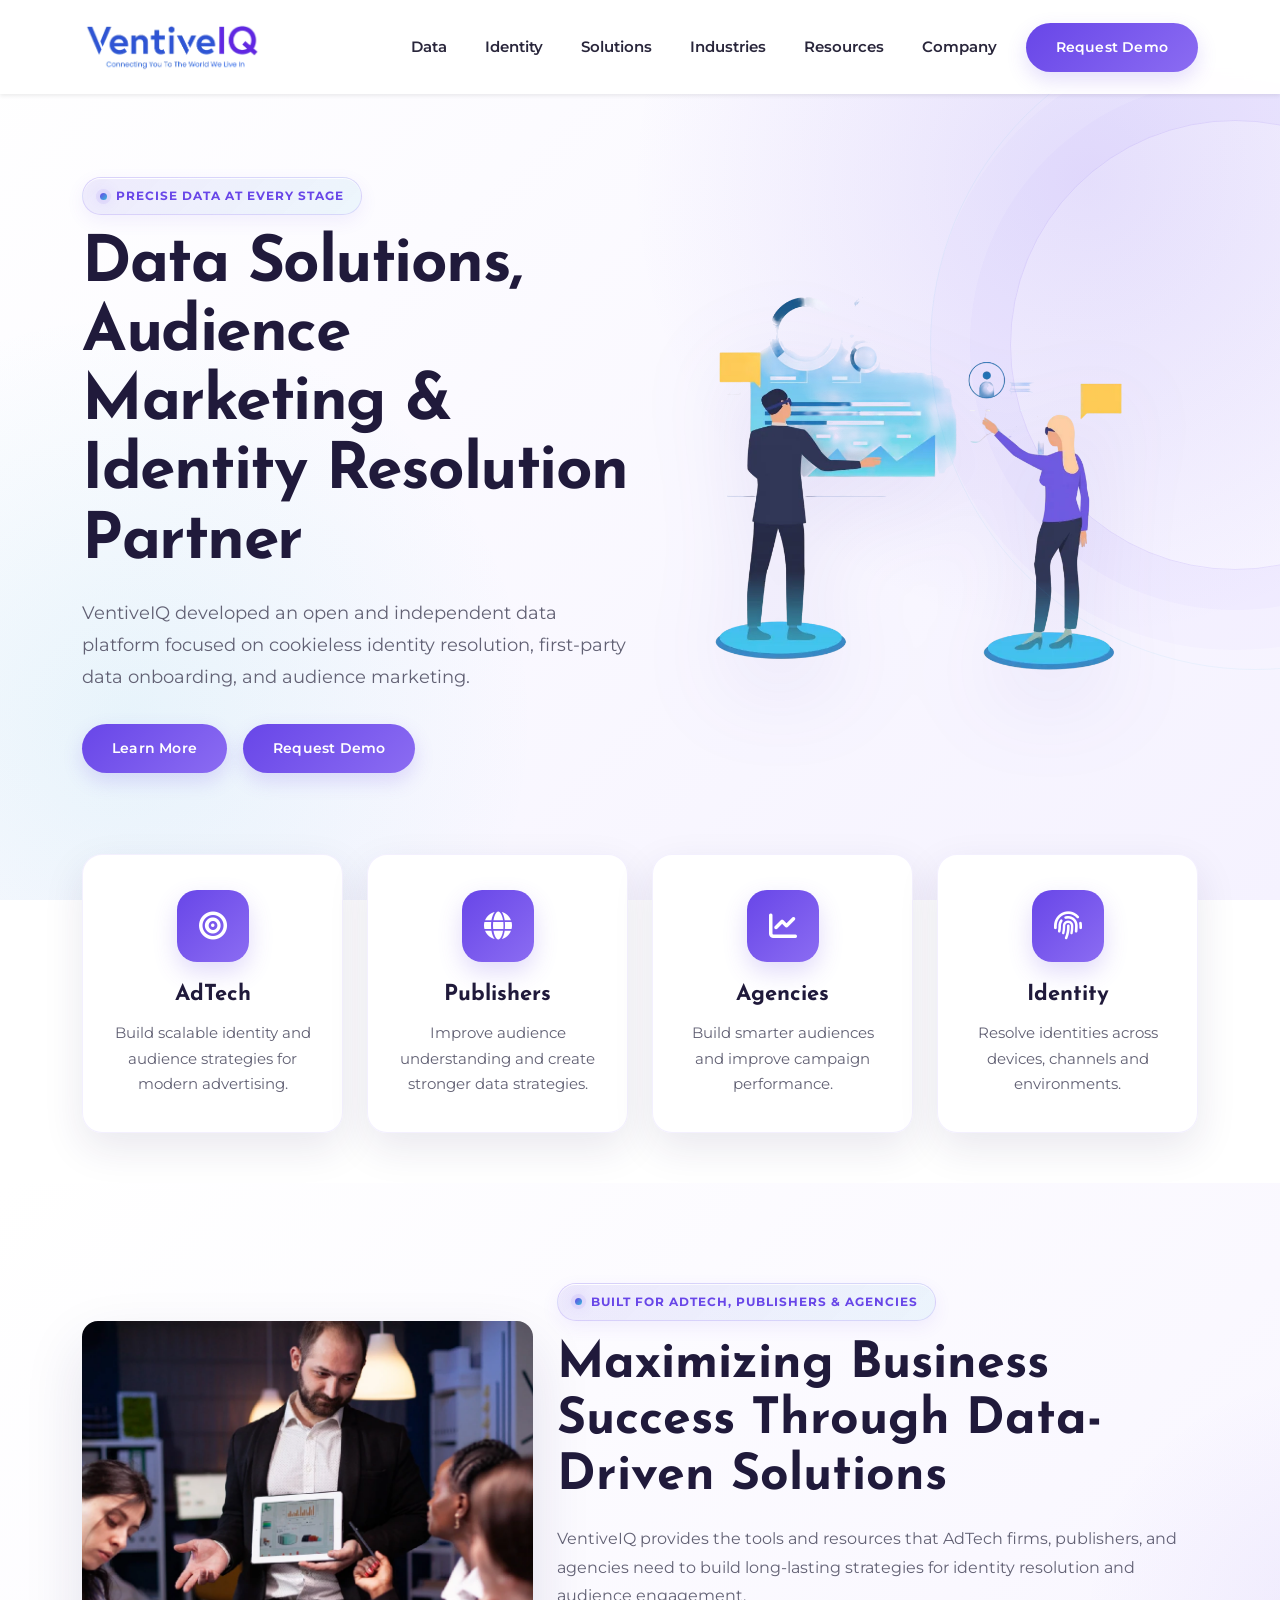
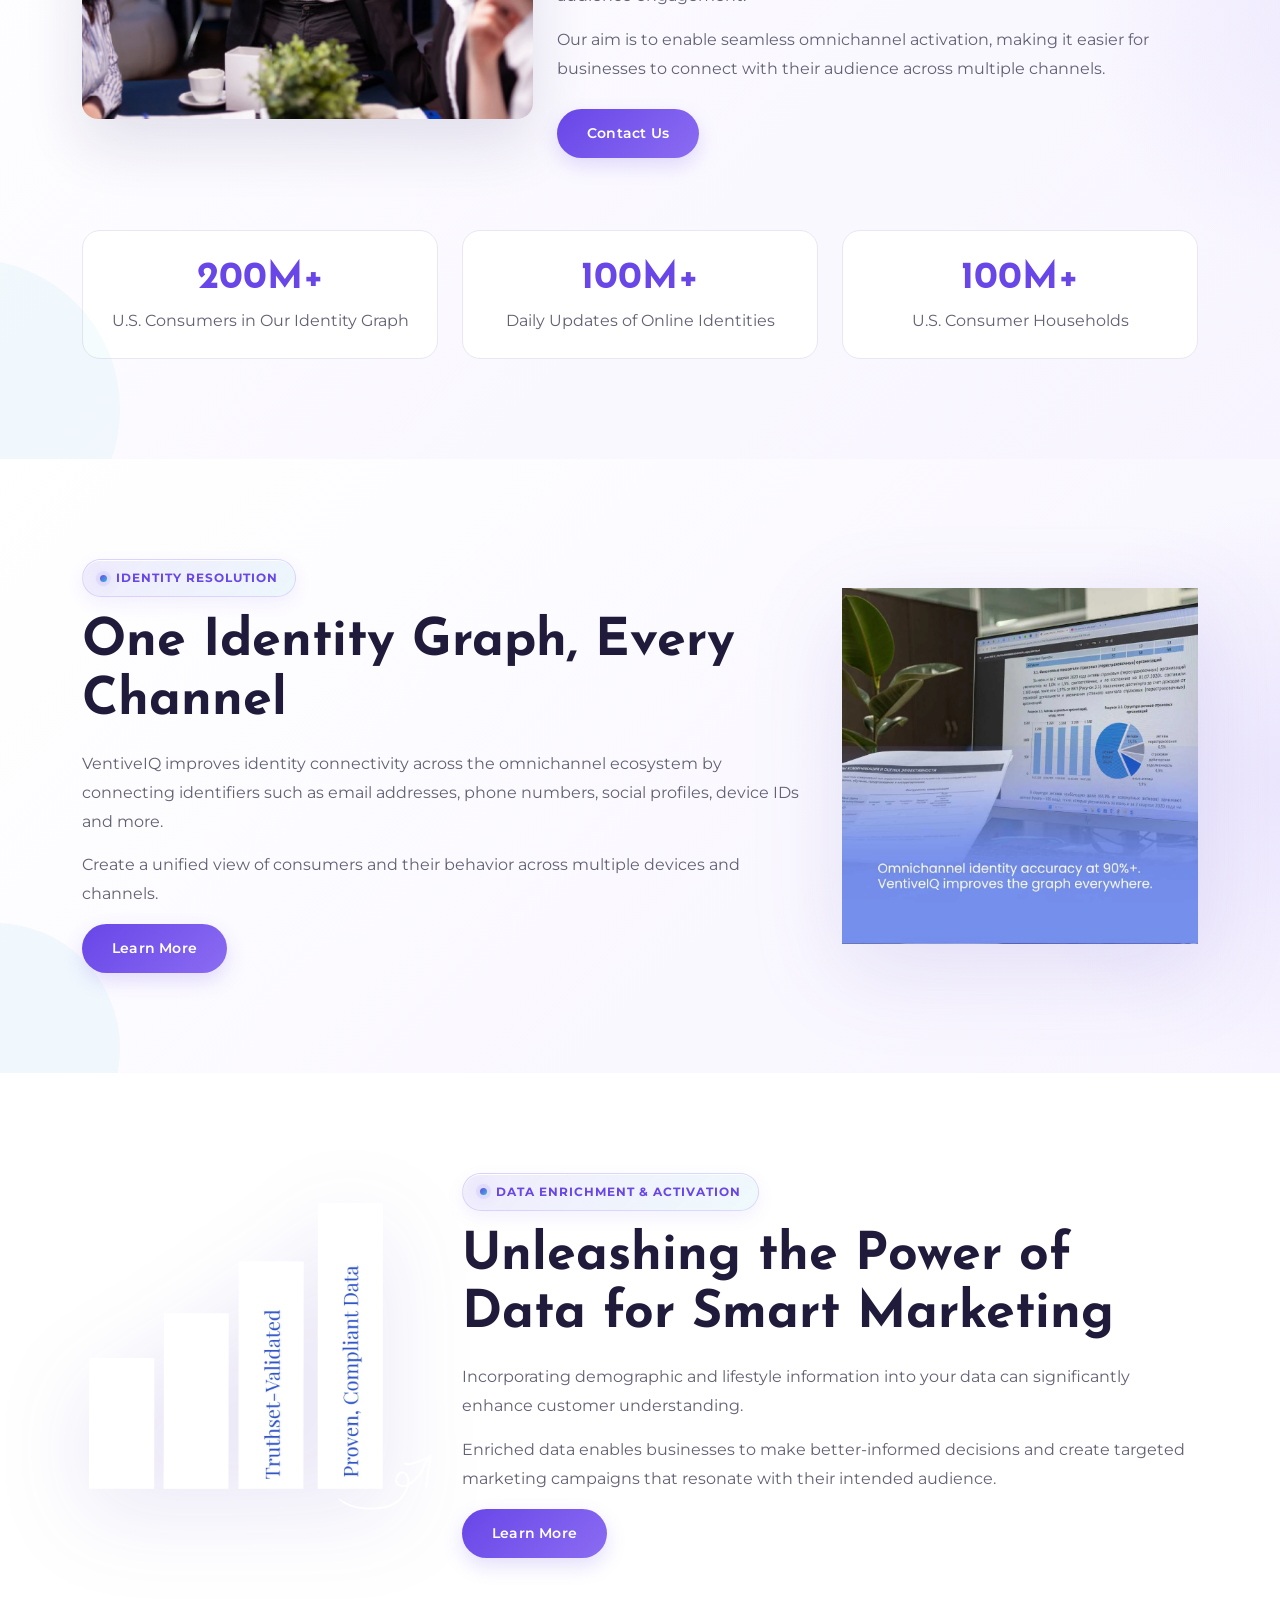
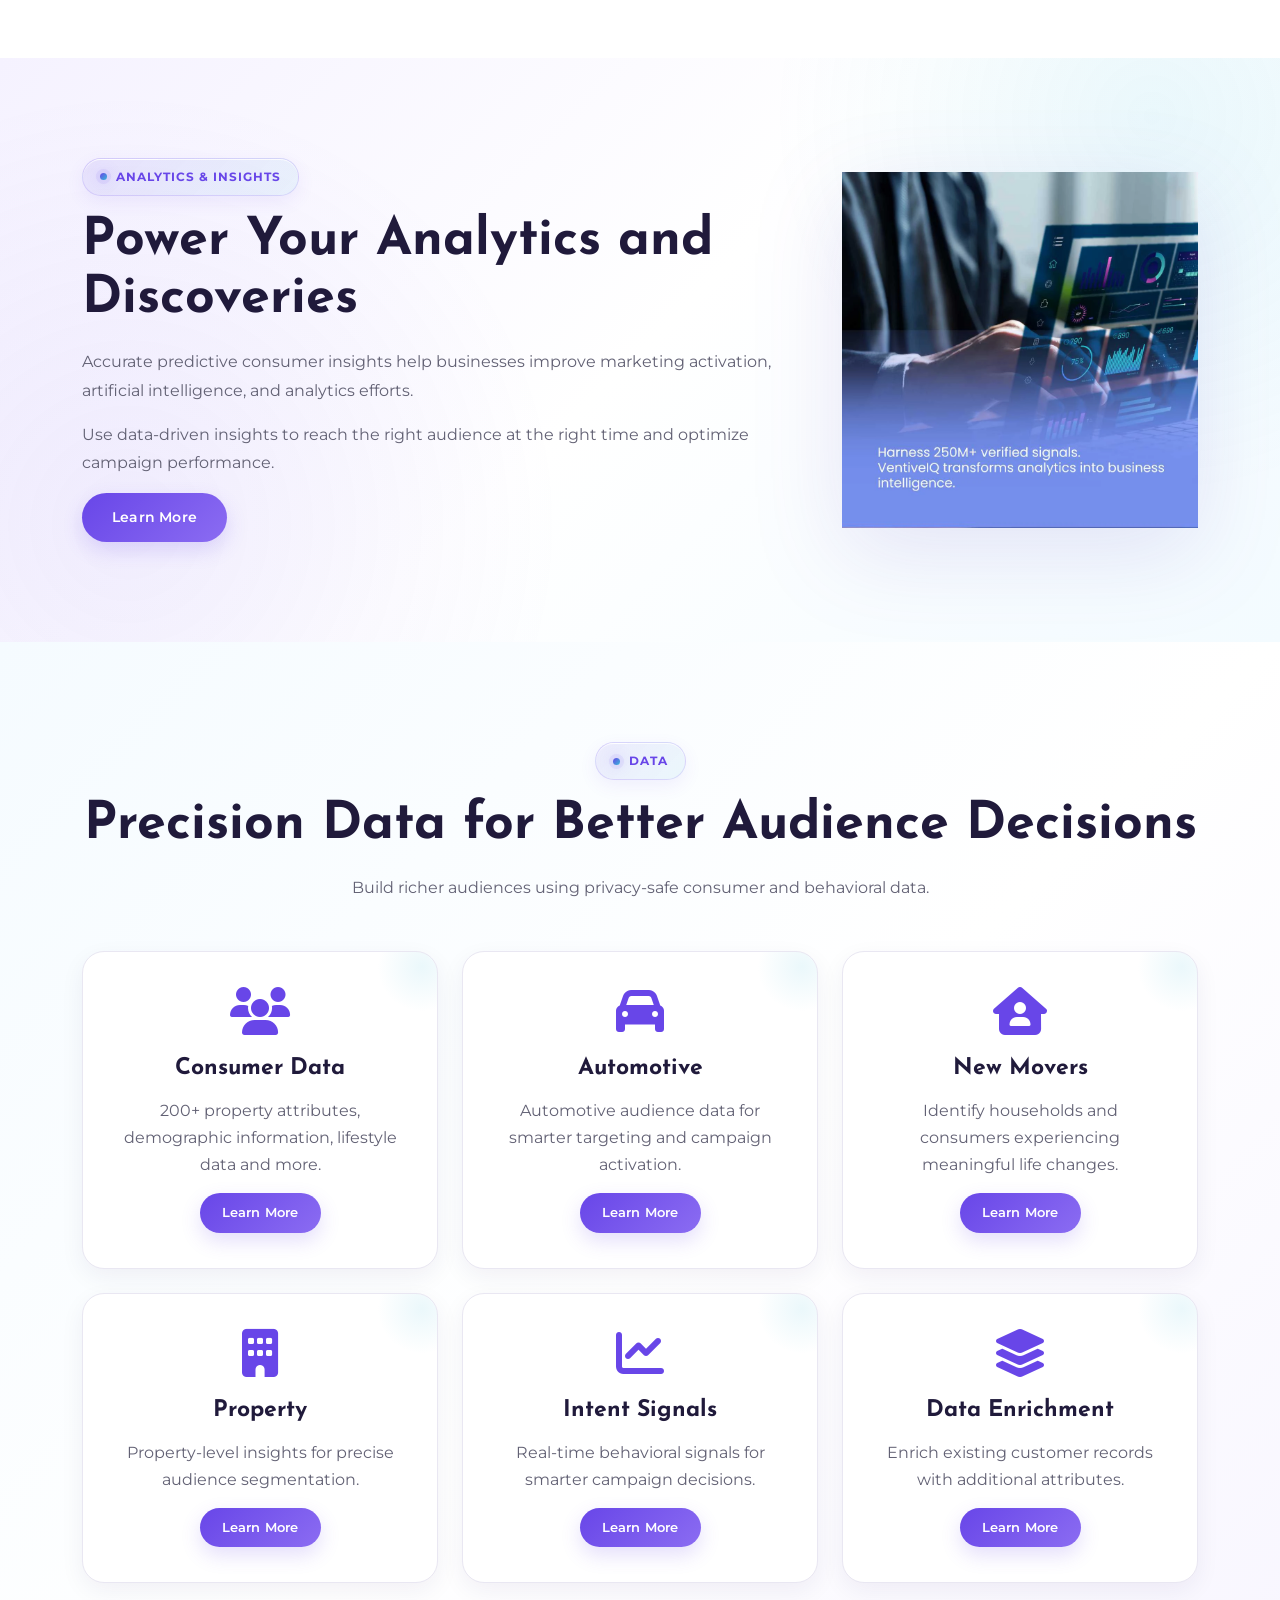
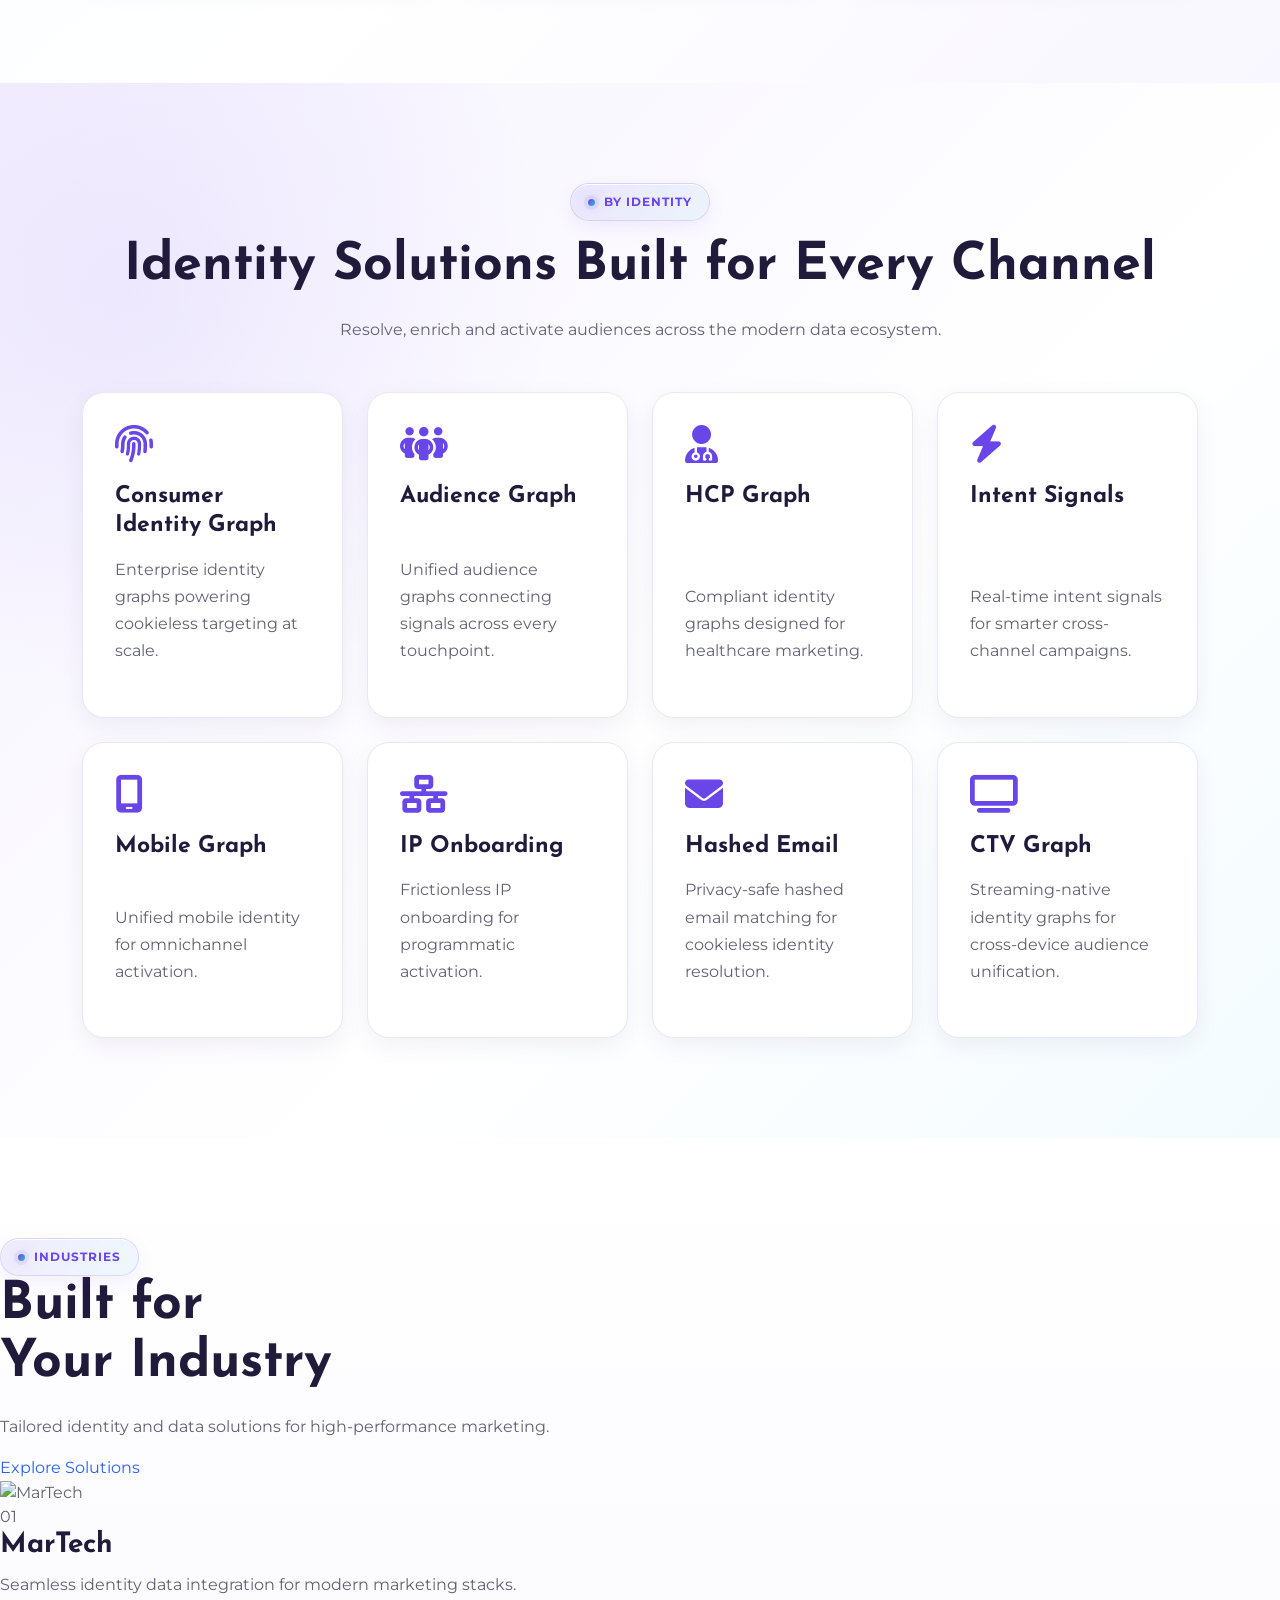
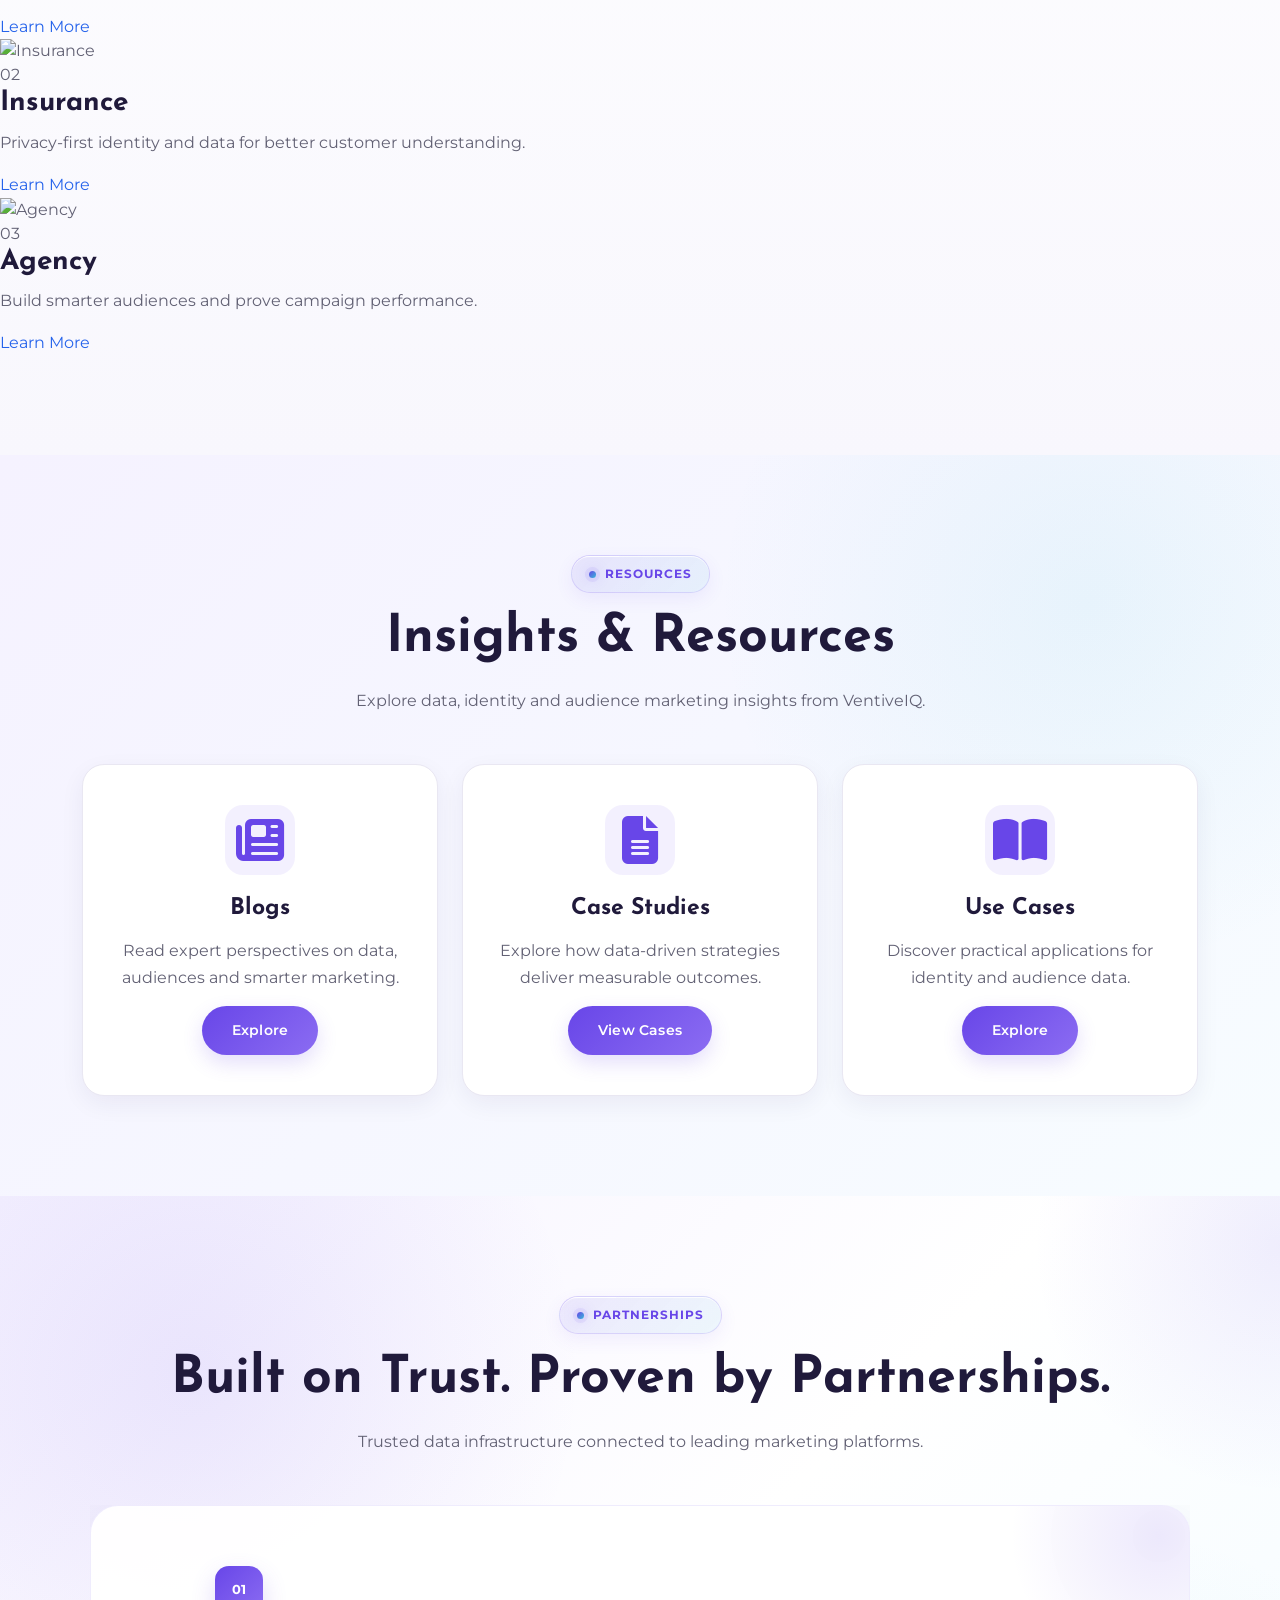
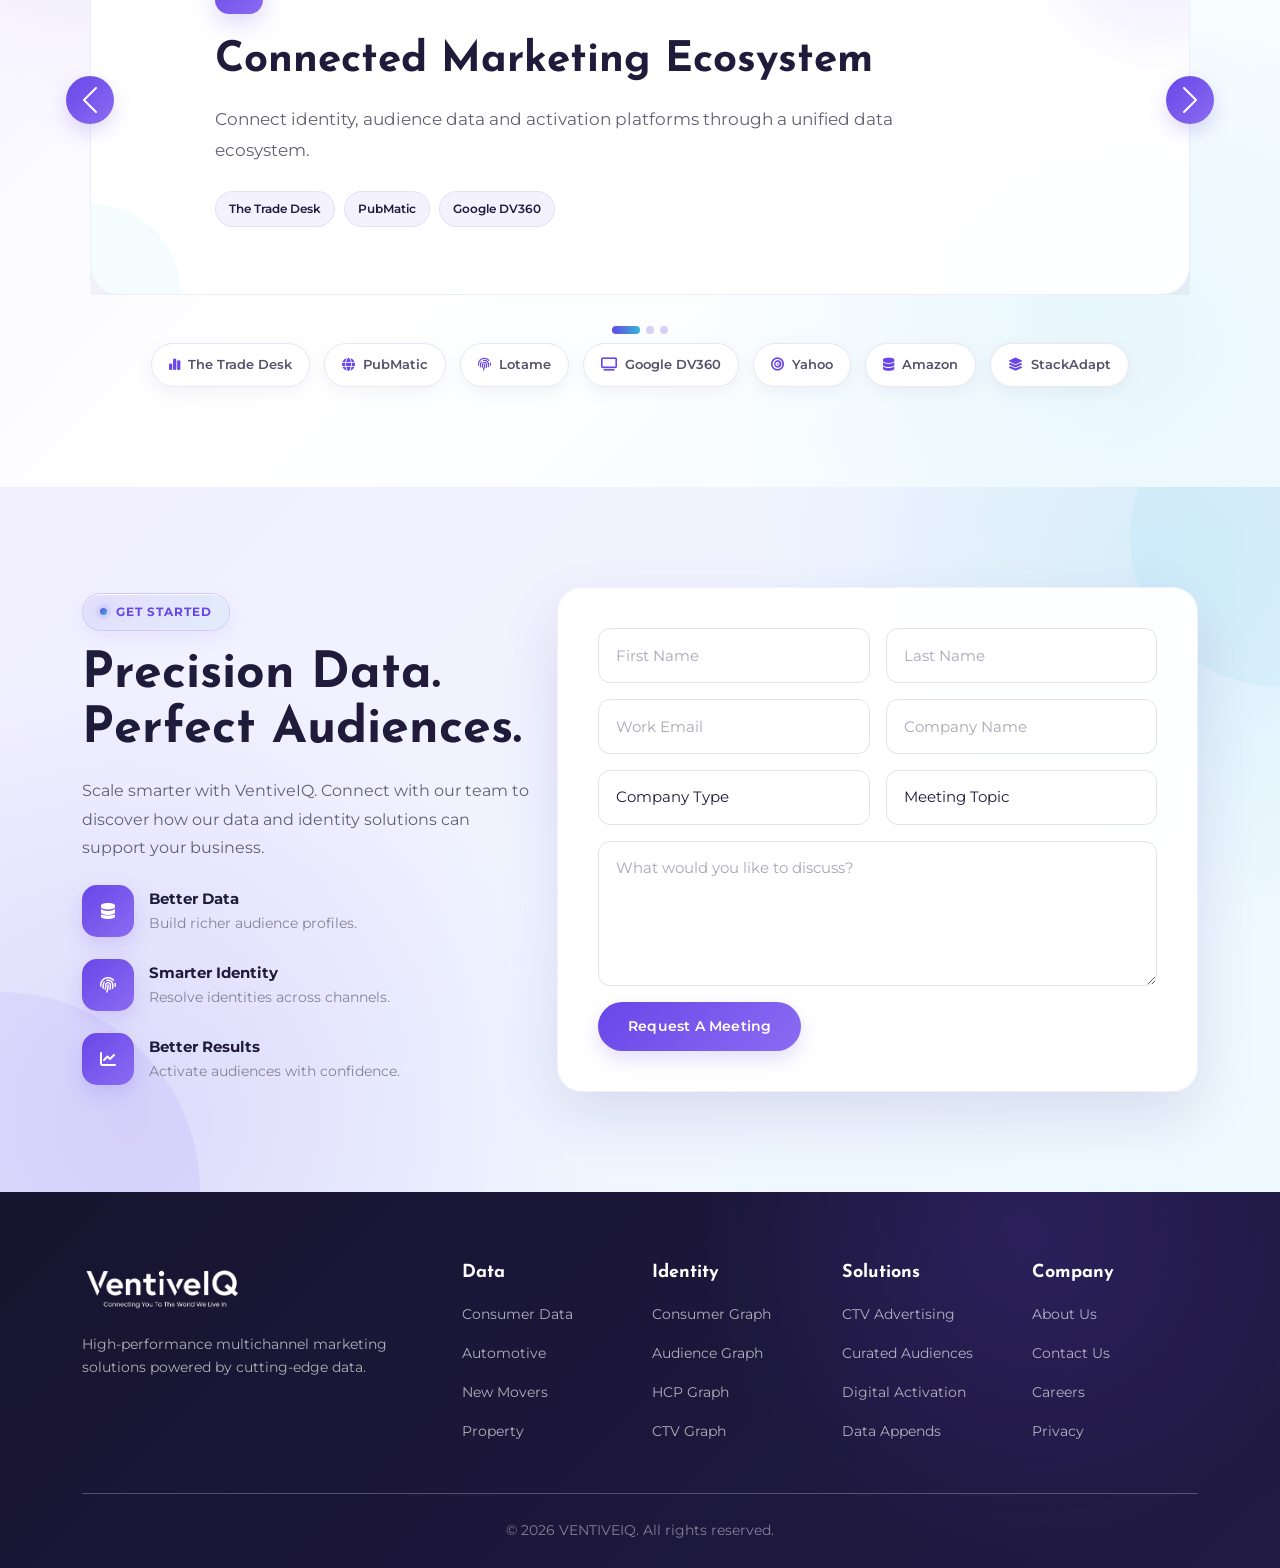
==== commit 1cf11493: "Update index.html" ====
--- a/ventiveiq/index.html
+++ b/ventiveiq/index.html
@@ -27,10 +27,6 @@
         href="https://fonts.googleapis.com/css2?family=Josefin+Sans:wght@400;500;600;700&family=Montserrat:wght@300;400;500;600;700&display=swap"
         rel="stylesheet">
 
-    <!-- AOS -->
-    <link
-        href="https://unpkg.com/aos@2.3.4/dist/aos.css"
-        rel="stylesheet">
 
     <!-- Custom CSS -->
     <link rel="stylesheet"
@@ -147,8 +143,7 @@
 
             <div class="row align-items-center">
 
-                <div class="col-lg-6"
-                    data-aos="fade-right">
+                <div class="col-lg-6">
 
                     <span class="text-success fw-bold">
                         Precise Data at Every Stage
@@ -185,7 +180,7 @@
 
 
                 <div class="col-lg-6 text-center"
-                    data-aos="fade-left">
+                    >
 
                     <img src="images/banner-img.webp"
                         class="img-fluid hero-img"
@@ -212,7 +207,7 @@
             <div class="row g-4">
 
                 <div class="col-lg-3 col-md-6"
-                    data-aos="fade-up">
+                    >
 
                     <div class="why-box">
 
@@ -233,9 +228,7 @@
                 </div>
 
 
-                <div class="col-lg-3 col-md-6"
-                    data-aos="fade-up"
-                    data-aos-delay="100">
+                <div class="col-lg-3 col-md-6">
 
                     <div class="why-box">
 
@@ -255,9 +248,7 @@
                 </div>
 
 
-                <div class="col-lg-3 col-md-6"
-                    data-aos="fade-up"
-                    data-aos-delay="200">
+                <div class="col-lg-3 col-md-6">
 
                     <div class="why-box">
 
@@ -277,9 +268,7 @@
                 </div>
 
 
-                <div class="col-lg-3 col-md-6"
-                    data-aos="fade-up"
-                    data-aos-delay="300">
+                <div class="col-lg-3 col-md-6">
 
                     <div class="why-box">
 
@@ -316,8 +305,7 @@
 
             <div class="row align-items-center">
 
-                <div class="col-lg-5"
-                    data-aos="fade-right">
+                <div class="col-lg-5">
 
                     <img src="images/about-img.webp"
                         class="img-fluid rounded-4"
@@ -326,8 +314,7 @@
                 </div>
 
 
-                <div class="col-lg-7"
-                    data-aos="fade-left">
+                <div class="col-lg-7">
 
                     <span class="text-success fw-bold">
                         BUILT FOR ADTECH, PUBLISHERS & AGENCIES
@@ -429,8 +416,7 @@
 
             <div class="row align-items-center">
 
-                <div class="col-lg-8"
-                    data-aos="fade-right">
+                <div class="col-lg-8">
 
                     <span class="text-success fw-bold">
                         IDENTITY RESOLUTION
@@ -463,8 +449,7 @@
                 </div>
 
 
-                <div class="col-lg-4 text-center"
-                    data-aos="fade-left">
+                <div class="col-lg-4 text-center">
 
                     <img src="images/identity-graph.webp"
                         class="img-fluid hero-img"
@@ -490,8 +475,7 @@
 
             <div class="row align-items-center">
 
-                <div class="col-lg-4 text-center order-lg-1"
-                    data-aos="fade-right">
+                <div class="col-lg-4 text-center order-lg-1">
 
                     <img src="images/data-enrichment.webp"
                         class="img-fluid hero-img"
@@ -500,8 +484,7 @@
                 </div>
 
 
-                <div class="col-lg-8 order-lg-2"
-                    data-aos="fade-left">
+                <div class="col-lg-8 order-lg-2">
 
                     <span class="text-success fw-bold">
                         DATA ENRICHMENT & ACTIVATION
@@ -551,7 +534,7 @@
             <div class="row align-items-center">
 
                 <div class="col-lg-8"
-                    data-aos="fade-right">
+                    >
 
                     <span class="text-success fw-bold">
                         ANALYTICS & INSIGHTS
@@ -583,8 +566,7 @@
                 </div>
 
 
-                <div class="col-lg-4 text-center"
-                    data-aos="fade-left">
+                <div class="col-lg-4 text-center">
 
                     <img src="images/analytics.webp"
                         class="img-fluid hero-img"
@@ -608,8 +590,7 @@
 
         <div class="container">
 
-            <div class="text-center mb-5"
-                data-aos="fade-up">
+            <div class="text-center mb-5">
 
                 <span class="text-success fw-bold">
                     DATA
@@ -1006,7 +987,7 @@
          INDUSTRIES
     ====================================================== -->
 
-    <section id="industries">
+    <!-- <section id="industries">
 
         <div class="container">
 
@@ -1117,7 +1098,102 @@
 
     </section>
 
-
+ -->
+    <!-- INDUSTRIES SECTION -->
+<section class="industries-section" id="industries">
+    <div class="industries-grid">
+
+        <!-- Intro Column -->
+        <div class="industry-intro">
+            <span class="text-success">INDUSTRIES</span>
+
+            <h2>
+                Built for<br>
+                <span>Your Industry</span>
+            </h2>
+
+            <p>
+                Tailored identity and data solutions for
+                high-performance marketing.
+            </p>
+
+            <a href="#contact" class="industry-btn">
+                Explore Solutions
+                <i class="bi bi-arrow-up-right"></i>
+            </a>
+        </div>
+
+        <!-- MarTech -->
+        <div class="industry-card">
+            <img src="images/martech.webp" alt="MarTech">
+
+            <div class="industry-overlay"></div>
+
+            <div class="industry-card-content">
+                <span class="industry-number">01</span>
+
+                <h3>MarTech</h3>
+
+                <p>
+                    Seamless identity data integration for
+                    modern marketing stacks.
+                </p>
+
+                <a href="#contact">
+                    Learn More
+                    <i class="bi bi-arrow-up-right"></i>
+                </a>
+            </div>
+        </div>
+
+        <!-- Insurance -->
+        <div class="industry-card">
+            <img src="images/insurance.webp" alt="Insurance">
+
+            <div class="industry-overlay"></div>
+
+            <div class="industry-card-content">
+                <span class="industry-number">02</span>
+
+                <h3>Insurance</h3>
+
+                <p>
+                    Privacy-first identity and data for
+                    better customer understanding.
+                </p>
+
+                <a href="#contact">
+                    Learn More
+                    <i class="bi bi-arrow-up-right"></i>
+                </a>
+            </div>
+        </div>
+
+        <!-- Agency -->
+        <div class="industry-card">
+            <img src="images/agency.webp" alt="Agency">
+
+            <div class="industry-overlay"></div>
+
+            <div class="industry-card-content">
+                <span class="industry-number">03</span>
+
+                <h3>Agency</h3>
+
+                <p>
+                    Build smarter audiences and prove
+                    campaign performance.
+                </p>
+
+                <a href="#contact">
+                    Learn More
+                    <i class="bi bi-arrow-up-right"></i>
+                </a>
+            </div>
+        </div>
+
+    </div>
+</section>
 
     <!-- =====================================================
          RESOURCES
@@ -1248,8 +1324,7 @@
         <div class="container">
 
 
-            <div class="text-center mb-5"
-                data-aos="fade-up">
+            <div class="text-center mb-5">
 
                 <span class="text-success fw-bold">
                     PARTNERSHIPS
@@ -1483,8 +1558,7 @@
 
             <!-- PARTNER NETWORK -->
 
-            <div class="partner-network mt-5"
-                data-aos="fade-up">
+            <div class="partner-network mt-5">
 
 
                 <div class="partner-network-item">
@@ -1922,24 +1996,9 @@
 
 
 
-    <!-- =====================================================
-         AOS
-    ====================================================== -->
-
-    <script
-        src="https://unpkg.com/aos@2.3.4/dist/aos.js">
-    </script>
-
-
-    <script>
-
-        AOS.init({
-            duration: 900,
-            once: true,
-            offset: 80
-        });
-
-    </script>
+    
+
+
 
 
 </body>
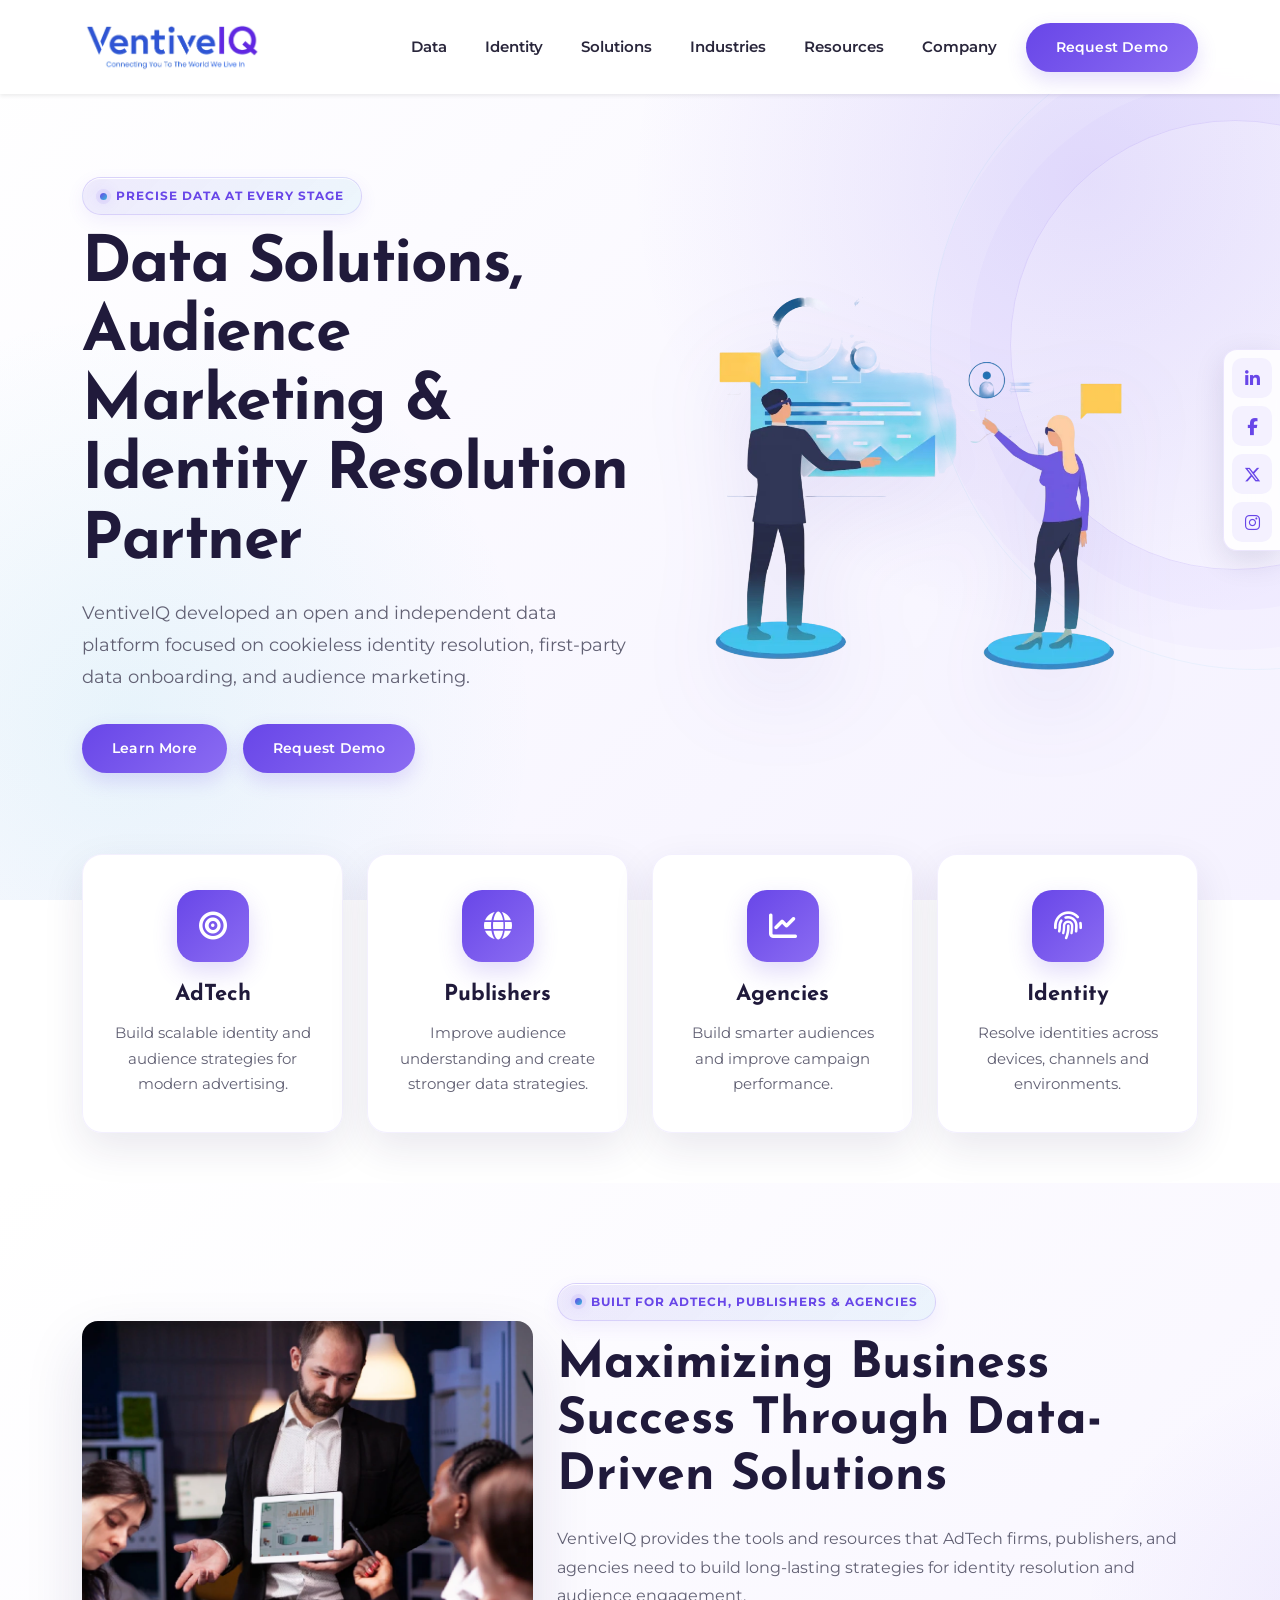
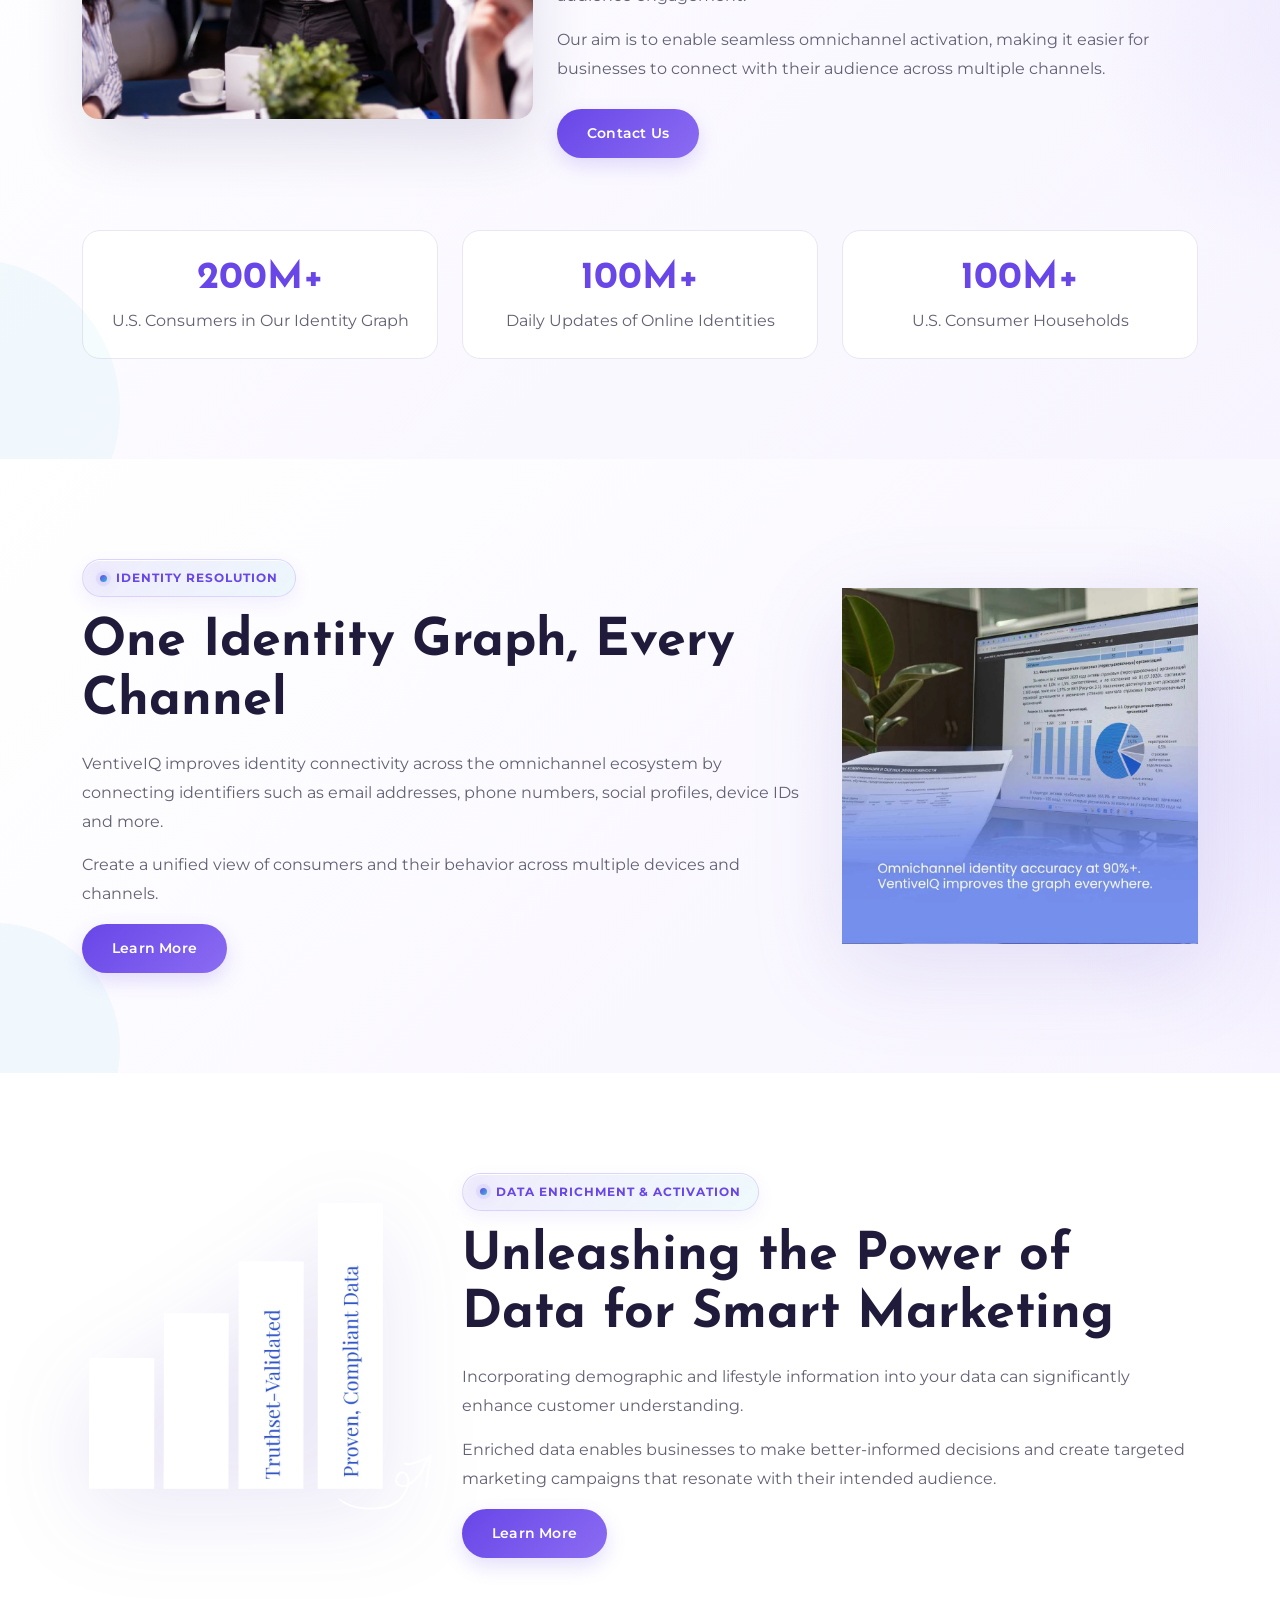
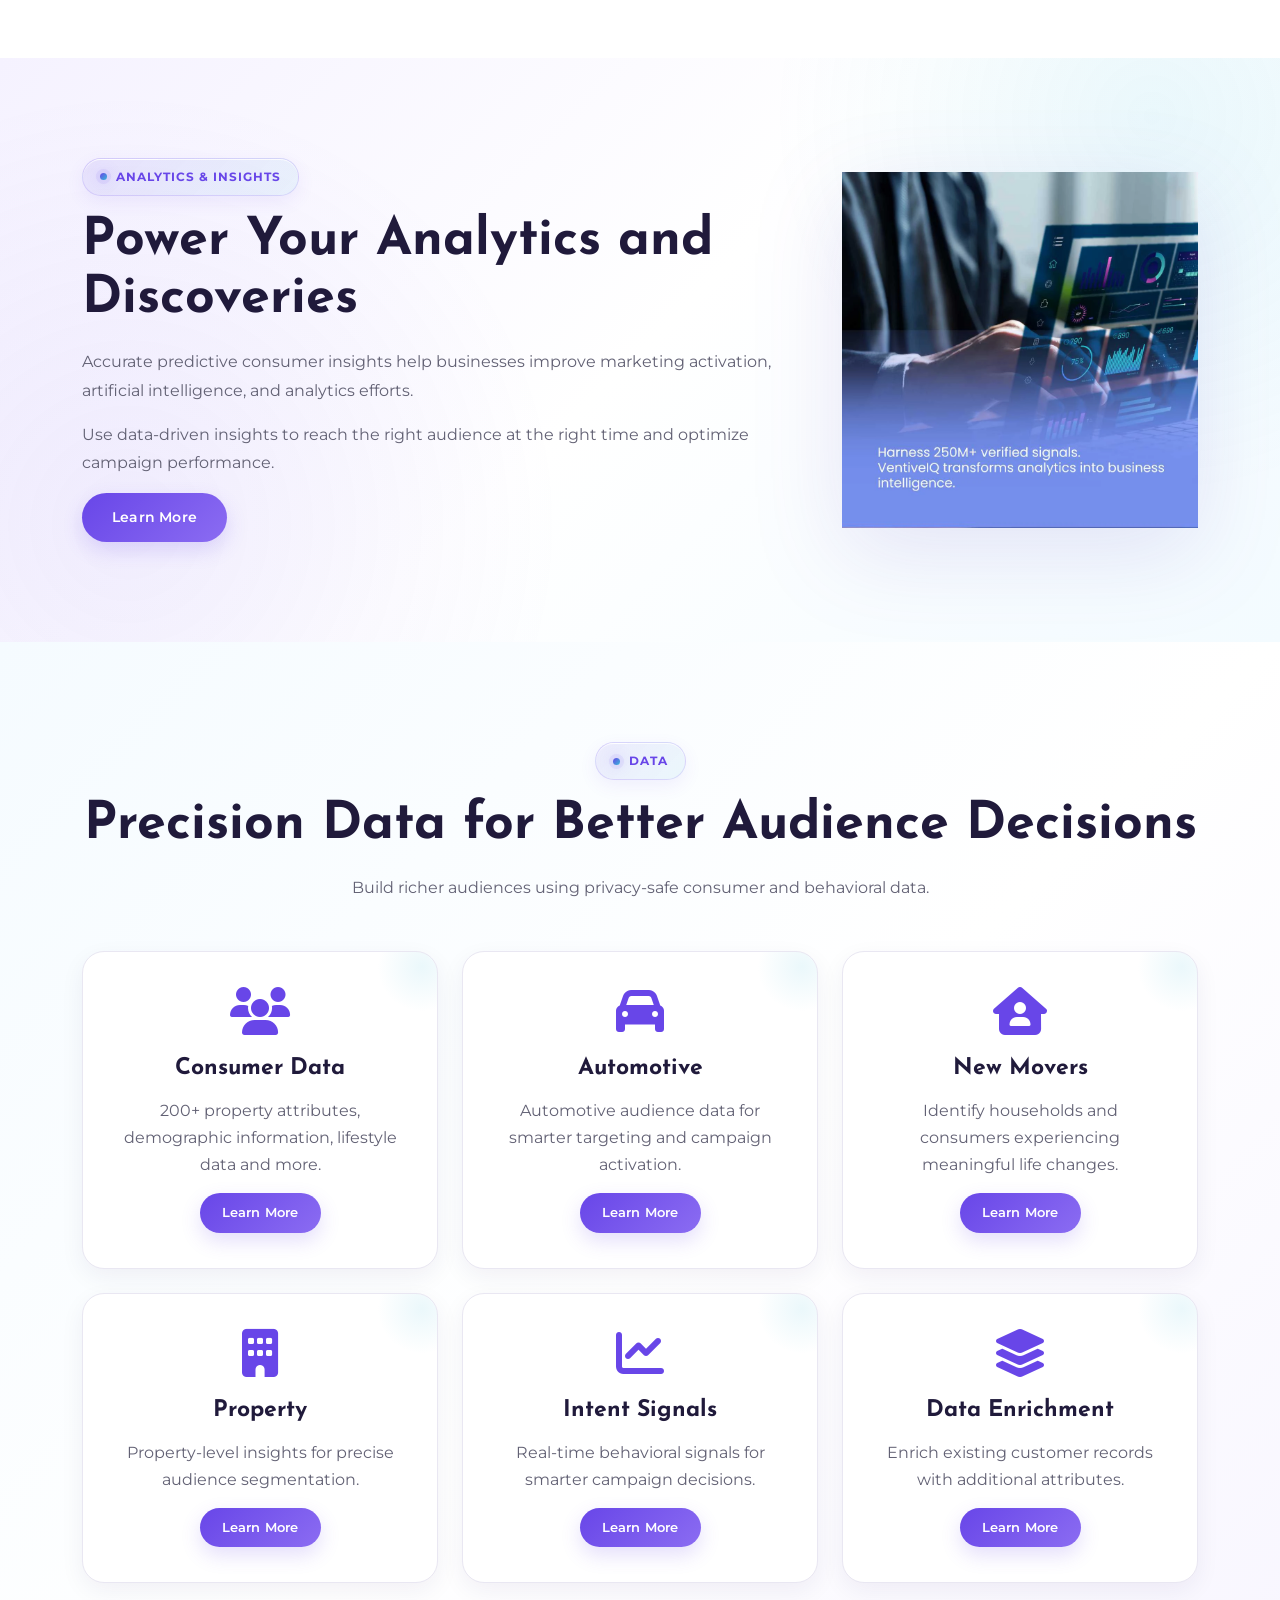
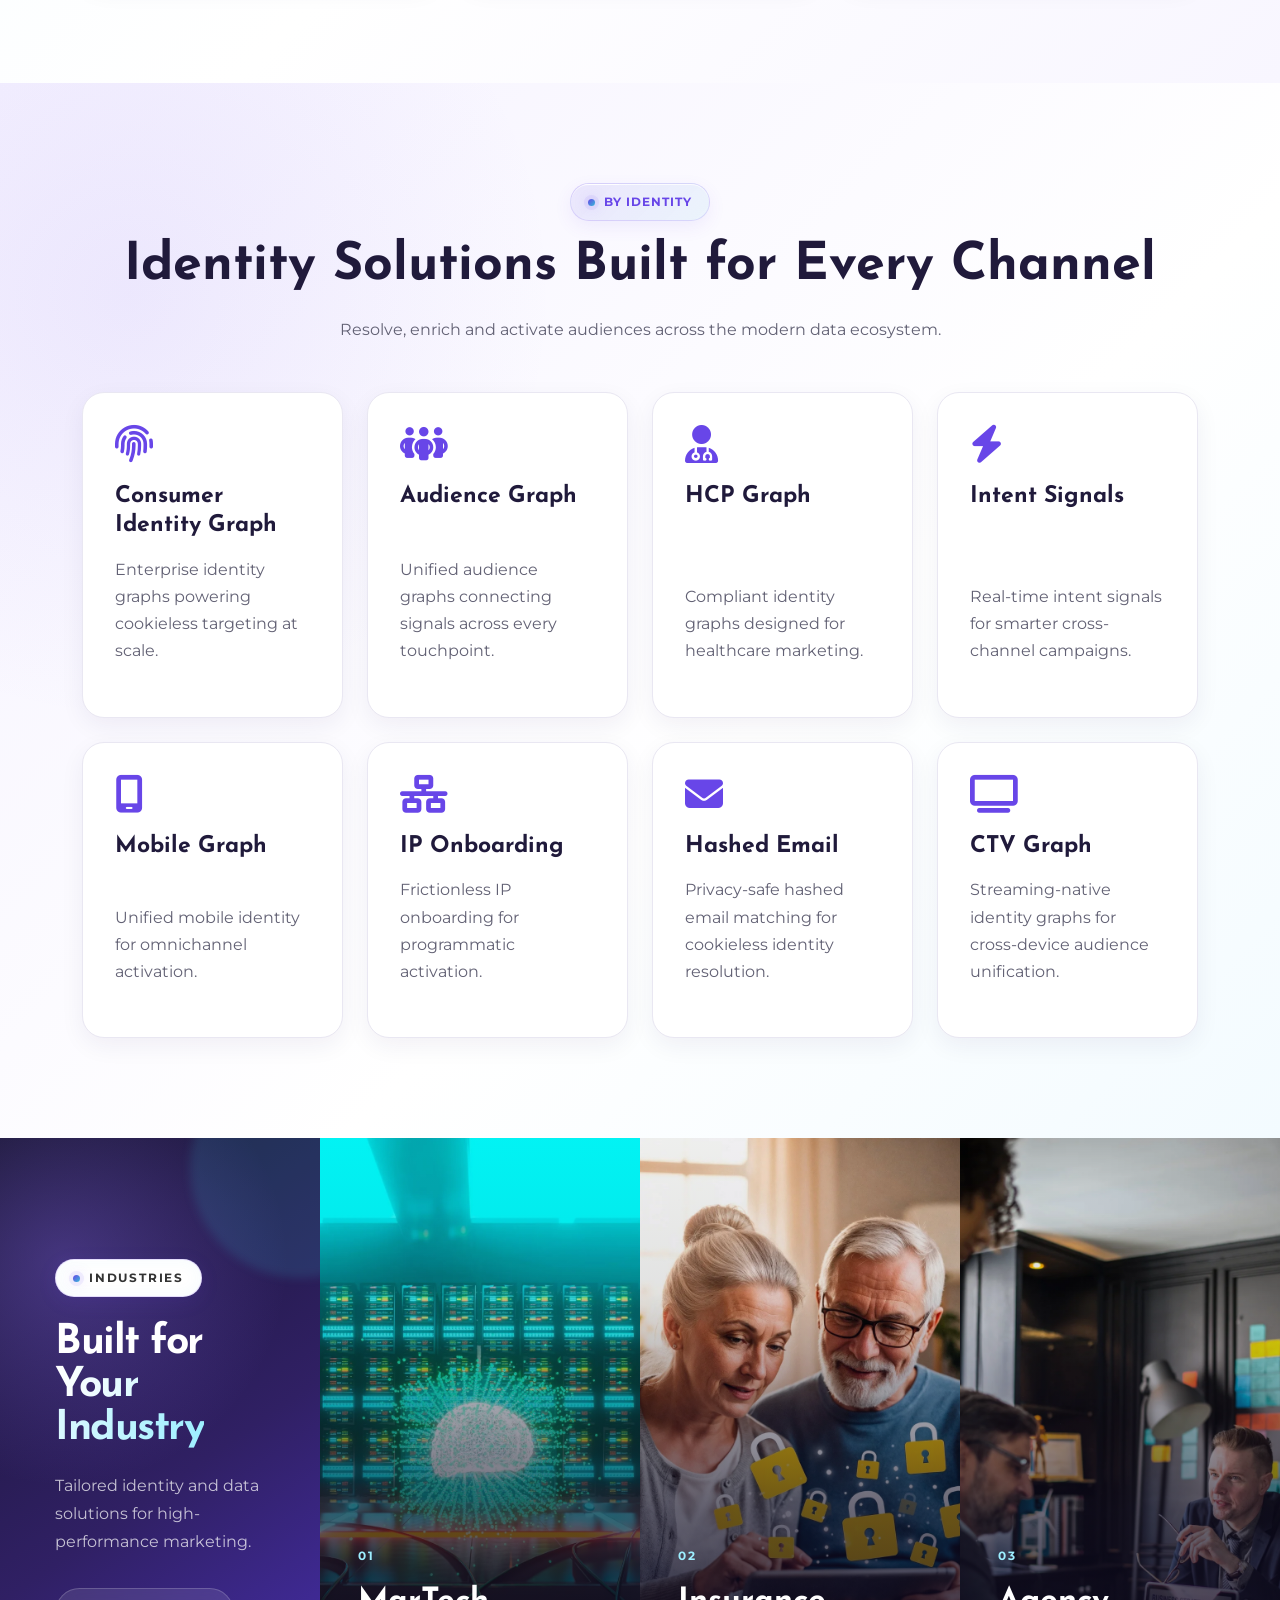
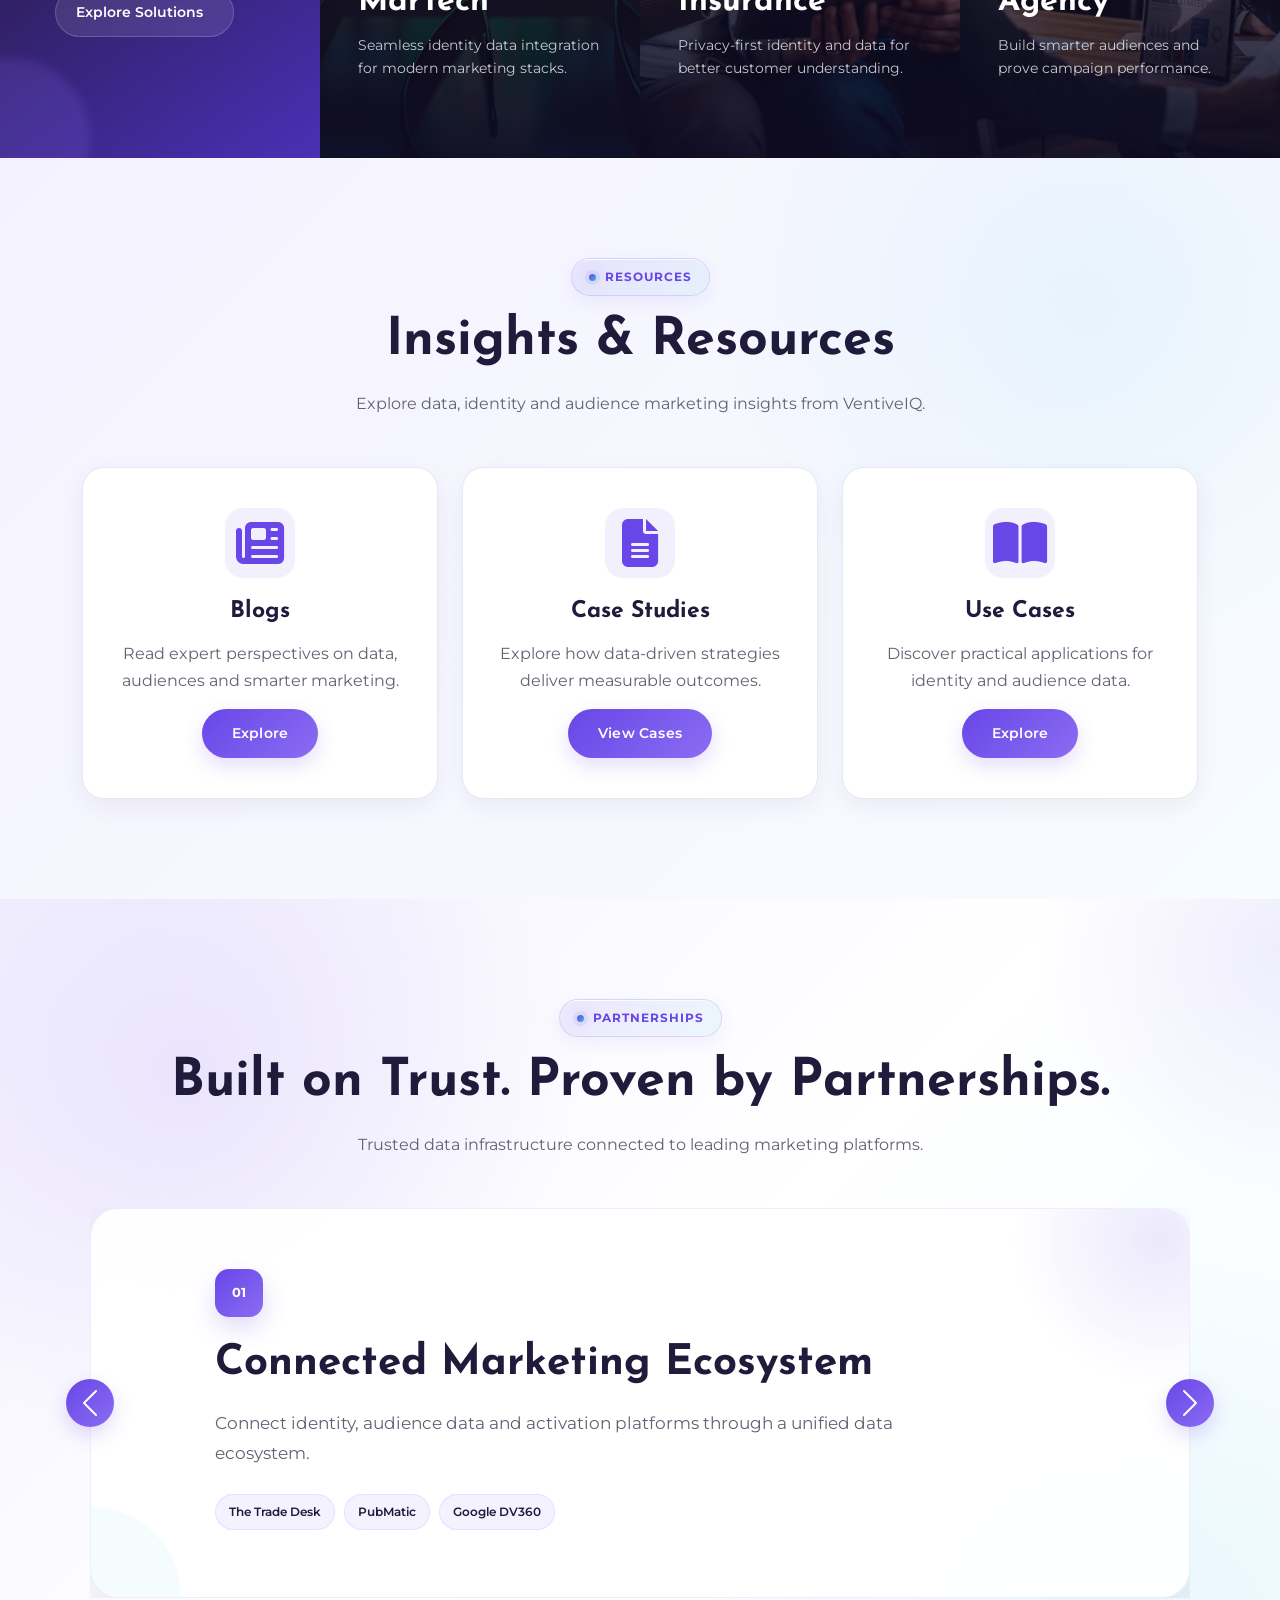
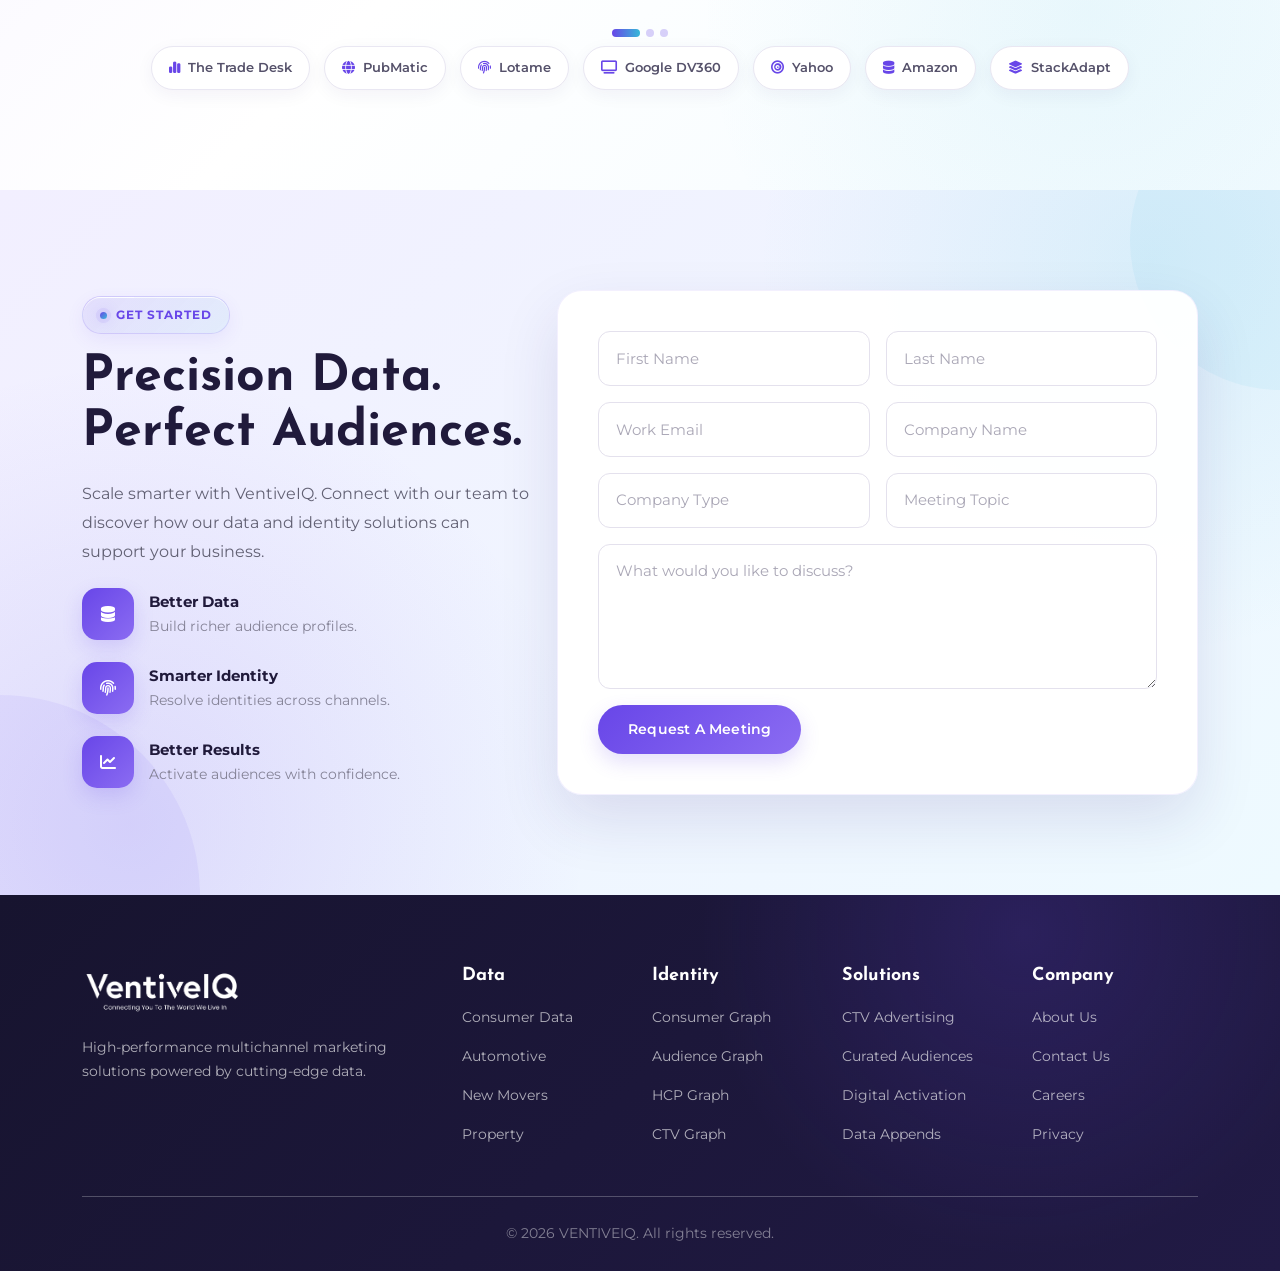
==== commit 0a3255a1: "Update index.html" ====
--- a/ventiveiq/index.html
+++ b/ventiveiq/index.html
@@ -1984,6 +1984,25 @@
 
     </footer>
 
+      <!-- social media -->
+
+    <div class="social-media-fixed">
+    <a href="#" aria-label="LinkedIn">
+        <i class="fa-brands fa-linkedin-in"></i>
+    </a>
+
+    <a href="#" aria-label="Facebook">
+        <i class="fa-brands fa-facebook-f"></i>
+    </a>
+
+    <a href="#" aria-label="X">
+        <i class="fa-brands fa-x-twitter"></i>
+    </a>
+
+    <a href="#" aria-label="Instagram">
+        <i class="fa-brands fa-instagram"></i>
+    </a>
+</div>
 
 
     <!-- =====================================================
--- a/ventiveiq/css/style.css
+++ b/ventiveiq/css/style.css
@@ -1775,6 +1775,9 @@
 
     resize: vertical;
 }
+.form-select:has(option:checked:first-child) {
+    color: #aaa7b6 !important;
+}
 
 .form-control::placeholder {
     color: #aaa7b6;
@@ -2492,3 +2495,478 @@
         bottom: -45px;
     }
 }
+
+/* =========================================
+   INDUSTRIES SECTION
+========================================= */
+
+.industries-section {
+    width: 100%;
+    padding: 0;
+    background: var(--white);
+}
+
+.industries-grid {
+    width: 100%;
+    display: grid;
+    grid-template-columns: repeat(4, 1fr);
+    min-height: 620px;
+}
+
+/* =========================================
+   INTRO COLUMN
+========================================= */
+
+.industry-intro {
+    position: relative;
+    padding: 80px 55px;
+    display: flex;
+    flex-direction: column;
+    justify-content: center;
+    background:
+        radial-gradient(
+            circle at 20% 20%,
+            rgba(139, 108, 242, 0.35),
+            transparent 40%
+        ),
+        linear-gradient(
+            145deg,
+            #17142f 0%,
+            #302064 55%,
+            #4930b5 100%
+        );
+    color: #fff;
+    overflow: hidden;
+}
+
+.industry-intro::before {
+    content: "";
+    position: absolute;
+    width: 220px;
+    height: 220px;
+    border-radius: 50%;
+    right: -90px;
+    top: -80px;
+    background: rgba(54, 184, 216, 0.15);
+    filter: blur(5px);
+}
+
+.industry-intro::after {
+    content: "";
+    position: absolute;
+    width: 160px;
+    height: 160px;
+    border-radius: 50%;
+    left: -70px;
+    bottom: -60px;
+    background: rgba(139, 108, 242, 0.18);
+    filter: blur(5px);
+}
+
+.industry-eyebrow {
+    position: relative;
+    z-index: 2;
+    display: inline-flex;
+    align-items: center;
+    width: fit-content;
+    margin-bottom: 25px;
+    padding: 7px 14px;
+    border: 1px solid rgba(255, 255, 255, 0.22);
+    border-radius: 50px;
+    background: rgba(255, 255, 255, 0.08);
+    color: #b9f4ff;
+    font-size: 12px;
+    font-weight: 700;
+    letter-spacing: 2px;
+}
+.industry-intro .text-success {
+    display: inline-flex;
+    align-items: center;
+    gap: 9px;
+    width: fit-content;
+    margin-bottom: 24px;
+    padding: 7px 15px;
+    border: 1px solid rgba(104, 70, 232, 0.18);
+    border-radius: 50px;
+    background: #fff!important;
+    color: #333 !important;
+    font-size: 12px;
+    font-weight: 700;
+    letter-spacing: 1.8px;
+    box-shadow:
+        0 5px 20px rgba(104, 70, 232, 0.10),
+        inset 0 0 15px rgba(54, 184, 216, 0.05);
+}
+
+/* glowing dot */
+/* .industry-intro .text-success::before {
+    content: "";
+    width: 7px;
+    height: 7px;
+    flex-shrink: 0;
+    border-radius: 50%;
+    background: linear-gradient(
+        135deg,
+        #6846e8,
+        #36b8d8
+    );
+    box-shadow:
+        0 0 0 3px rgba(104, 70, 232, 0.10),
+        0 0 12px rgba(54, 184, 216, 0.65);
+} */
+
+.industry-intro h2 {
+    position: relative;
+    z-index: 2;
+    margin: 0 0 22px;
+    font-family: "Josefin Sans", sans-serif;
+    font-size: clamp(38px, 3.2vw, 58px);
+    line-height: 1.05;
+    font-weight: 700;
+    letter-spacing: -1.5px;
+    color:#fff
+}
+
+.industry-intro h2 span {
+    background: linear-gradient(
+        90deg,
+        #ffffff,
+        #9defff
+    );
+    -webkit-background-clip: text;
+    -webkit-text-fill-color: transparent;
+    background-clip: text;
+}
+
+.industry-intro p {
+    position: relative;
+    z-index: 2;
+    max-width: 340px;
+    margin-bottom: 32px;
+    color: rgba(255, 255, 255, 0.72);
+    font-size: 16px;
+    line-height: 1.75;
+}
+
+.industry-btn {
+    position: relative;
+    z-index: 2;
+    display: inline-flex;
+    align-items: center;
+    gap: 10px;
+    width: fit-content;
+    padding: 13px 20px;
+    border: 1px solid rgba(255, 255, 255, 0.18);
+    border-radius: 50px;
+    background: rgba(255, 255, 255, 0.10);
+    color: #fff !important;
+    font-size: 14px;
+    font-weight: 600;
+    text-decoration: none !important;
+    backdrop-filter: blur(10px);
+    transition: all 0.3s ease;
+}
+
+.industry-btn:hover {
+    background: #fff;
+    color: var(--primary) !important;
+    transform: translateY(-3px);
+}
+
+.industry-btn i {
+    font-size: 15px;
+    transition: transform 0.3s ease;
+}
+
+.industry-btn:hover i {
+    transform: translate(3px, -3px);
+}
+
+
+/* =========================================
+   INDUSTRY CARDS
+========================================= */
+
+.industry-card {
+    position: relative;
+    min-height: 620px;
+    overflow: hidden;
+    background: #222;
+}
+
+.industry-card img {
+    width: 100%;
+    height: 100%;
+    min-height: 620px;
+    object-fit: cover;
+    display: block;
+    transition: transform 0.7s ease;
+}
+
+.industry-card:hover img {
+    transform: scale(1.08);
+}
+
+
+/* =========================================
+   IMAGE OVERLAY
+========================================= */
+
+.industry-overlay {
+    position: absolute;
+    inset: 0;
+    background:
+        linear-gradient(
+            to top,
+            rgba(15, 12, 35, 0.94) 0%,
+            rgba(15, 12, 35, 0.62) 40%,
+            rgba(15, 12, 35, 0.10) 75%,
+            rgba(15, 12, 35, 0.05) 100%
+        );
+    transition: all 0.4s ease;
+}
+
+.industry-card:hover .industry-overlay {
+    background:
+        linear-gradient(
+            to top,
+            rgba(30, 20, 70, 0.96) 0%,
+            rgba(40, 30, 90, 0.70) 45%,
+            rgba(30, 20, 70, 0.18) 100%
+        );
+}
+
+
+/* =========================================
+   CARD CONTENT
+========================================= */
+
+.industry-card-content {
+    position: absolute;
+    left: 0;
+    right: 0;
+    bottom: 0;
+    z-index: 3;
+    padding: 45px 38px;
+    color: #fff;
+    transform: translateY(12px);
+    transition: transform 0.4s ease;
+}
+
+.industry-card:hover .industry-card-content {
+    transform: translateY(0);
+}
+
+.industry-number {
+    display: block;
+    margin-bottom: 18px;
+    color: #9defff;
+    font-size: 12px;
+    font-weight: 700;
+    letter-spacing: 2px;
+}
+
+.industry-card-content h3 {
+    margin-bottom: 12px;
+    font-family: "Josefin Sans", sans-serif;
+    font-size: 32px;
+    font-weight: 700;
+    color: #fff;
+}
+
+.industry-card-content p {
+    max-width: 270px;
+    margin-bottom: 20px;
+    color: rgba(255, 255, 255, 0.76);
+    font-size: 14px;
+    line-height: 1.7;
+}
+
+.industry-card-content a {
+    display: inline-flex;
+    align-items: center;
+    gap: 8px;
+    color: #fff !important;
+    font-size: 13px;
+    font-weight: 600;
+    text-decoration: none !important;
+    opacity: 0;
+    transform: translateY(10px);
+    transition: all 0.35s ease;
+}
+
+.industry-card:hover .industry-card-content a {
+    opacity: 1;
+    transform: translateY(0);
+}
+
+.industry-card-content a i {
+    transition: transform 0.3s ease;
+}
+
+.industry-card-content a:hover i {
+    transform: translate(3px, -3px);
+}
+
+
+/* =========================================
+   TABLET
+========================================= */
+
+@media (max-width: 1199px) {
+
+    .industries-grid {
+        min-height: 560px;
+    }
+
+    .industry-intro {
+        padding: 60px 35px;
+    }
+
+    .industry-card,
+    .industry-card img {
+        min-height: 560px;
+    }
+
+    .industry-card-content {
+        padding: 35px 28px;
+    }
+
+    .industry-card-content h3 {
+        font-size: 28px;
+    }
+}
+
+
+/* =========================================
+   MOBILE / TABLET
+========================================= */
+
+@media (max-width: 991px) {
+
+    .industries-grid {
+        grid-template-columns: 1fr 1fr;
+    }
+
+    .industry-intro {
+        min-height: 430px;
+        grid-column: span 2;
+        padding: 65px 45px;
+    }
+
+    .industry-card,
+    .industry-card img {
+        min-height: 500px;
+    }
+
+    .industry-card-content a {
+        opacity: 1;
+        transform: none;
+    }
+}
+
+
+/* =========================================
+   MOBILE
+========================================= */
+
+@media (max-width: 576px) {
+
+    .industries-grid {
+        display: grid;
+        grid-template-columns: 1fr;
+    }
+
+    .industry-intro {
+        grid-column: span 1;
+        min-height: 430px;
+        padding: 55px 28px;
+    }
+
+    .industry-intro h2 {
+        font-size: 40px;
+    }
+
+    .industry-intro p {
+        font-size: 14px;
+    }
+
+    .industry-card,
+    .industry-card img {
+        min-height: 440px;
+    }
+
+    .industry-card-content {
+        padding: 30px 25px;
+    }
+
+    .industry-card-content h3 {
+        font-size: 29px;
+    }
+}
+
+/* Fixed Social Media Bar */
+.social-media-fixed {
+    position: fixed;
+    right: 0;
+    top: 50%;
+    transform: translateY(-50%);
+    z-index: 9999;
+
+    display: flex;
+    flex-direction: column;
+    gap: 8px;
+    padding: 8px;
+
+    background: rgba(255, 255, 255, 0.85);
+    border: 1px solid rgba(104, 70, 232, 0.12);
+    border-right: none;
+    border-radius: 14px 0 0 14px;
+    box-shadow: 0 10px 30px rgba(36, 25, 91, 0.12);
+    backdrop-filter: blur(12px);
+}
+
+.social-media-fixed a {
+    width: 40px;
+    height: 40px;
+
+    display: flex;
+    align-items: center;
+    justify-content: center;
+
+    border-radius: 10px;
+    background: #f4f1ff;
+    color: #6846e8 !important;
+
+    font-size: 17px;
+    text-decoration: none !important;
+
+    transition: all 0.3s ease;
+}
+
+.social-media-fixed a:hover {
+    background: linear-gradient(
+        135deg,
+        #6846e8,
+        #36b8d8
+    );
+    color: #fff !important;
+    transform: translateX(-4px);
+}
+
+
+/* Mobile */
+@media (max-width: 576px) {
+    .social-media-fixed {
+        padding: 6px;
+        gap: 5px;
+        border-radius: 10px 0 0 10px;
+    }
+
+    .social-media-fixed a {
+        width: 34px;
+        height: 34px;
+        font-size: 14px;
+        border-radius: 8px;
+    }
+}
